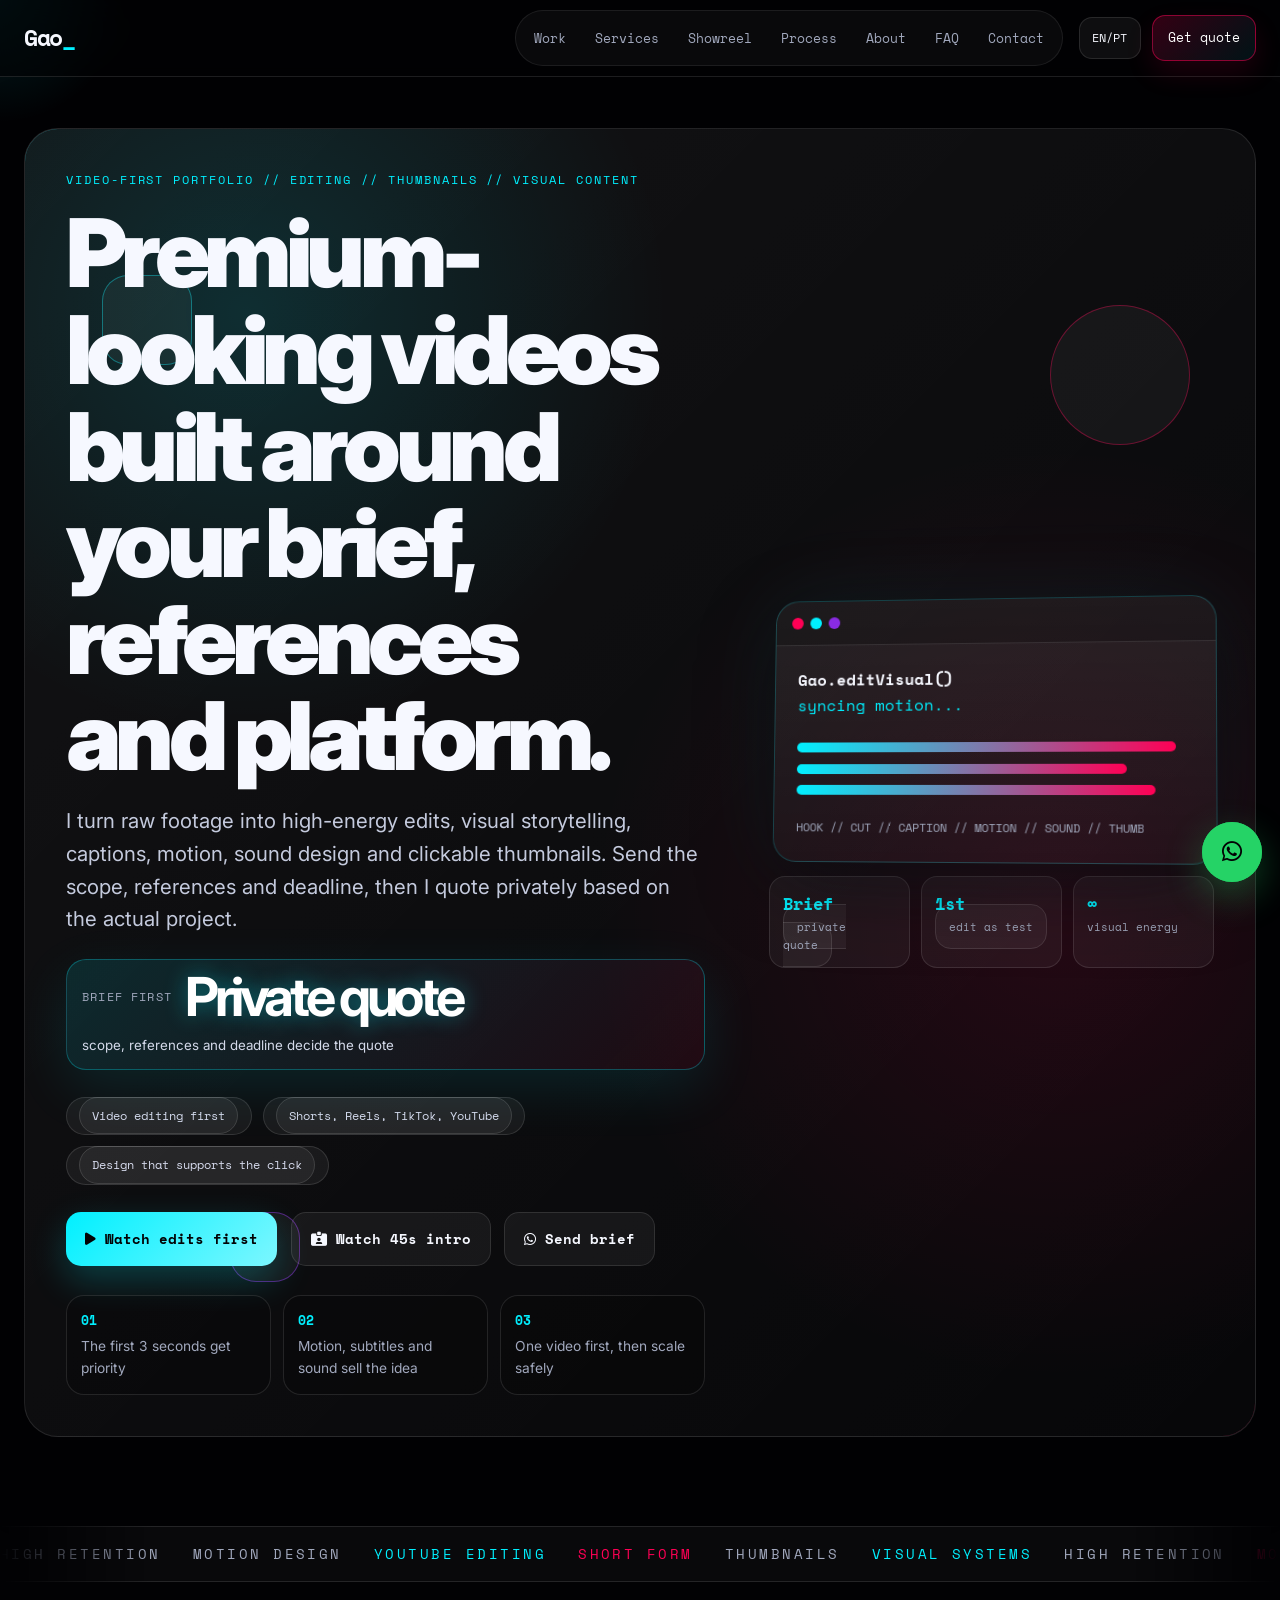
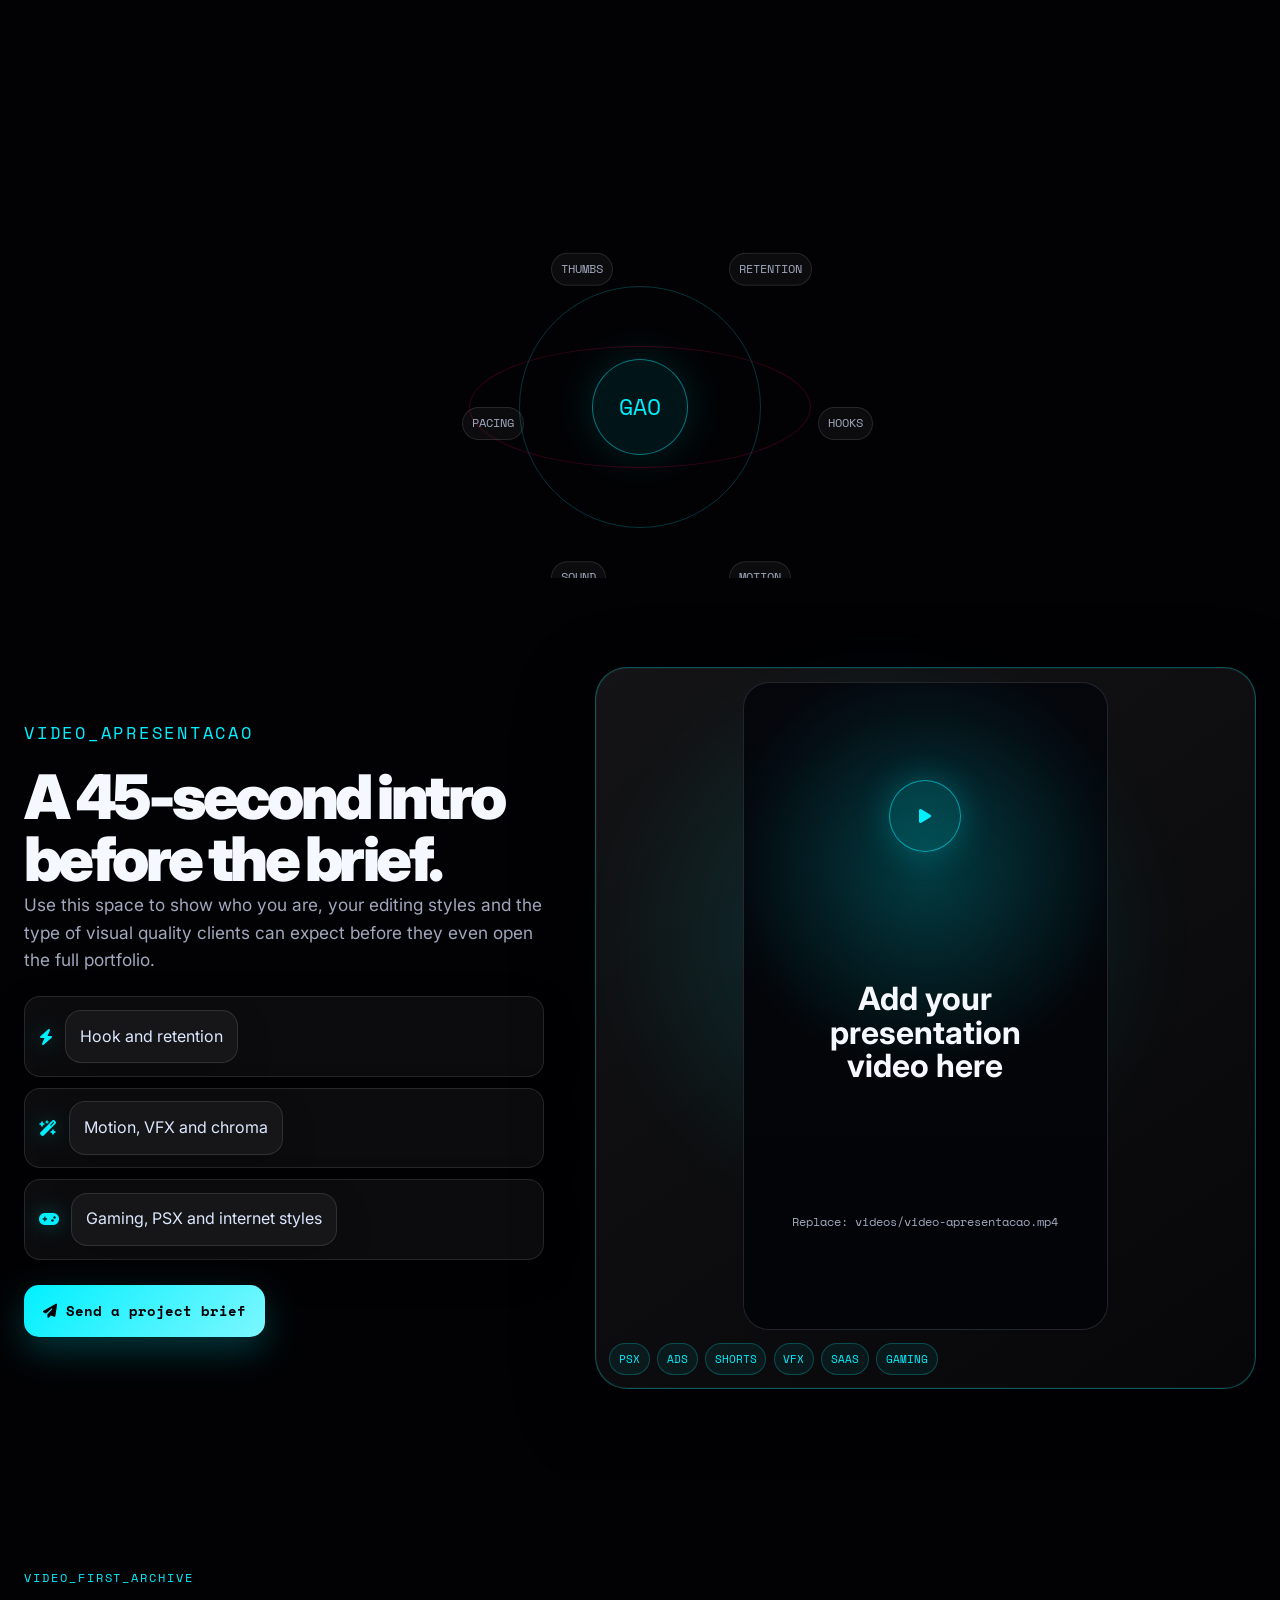
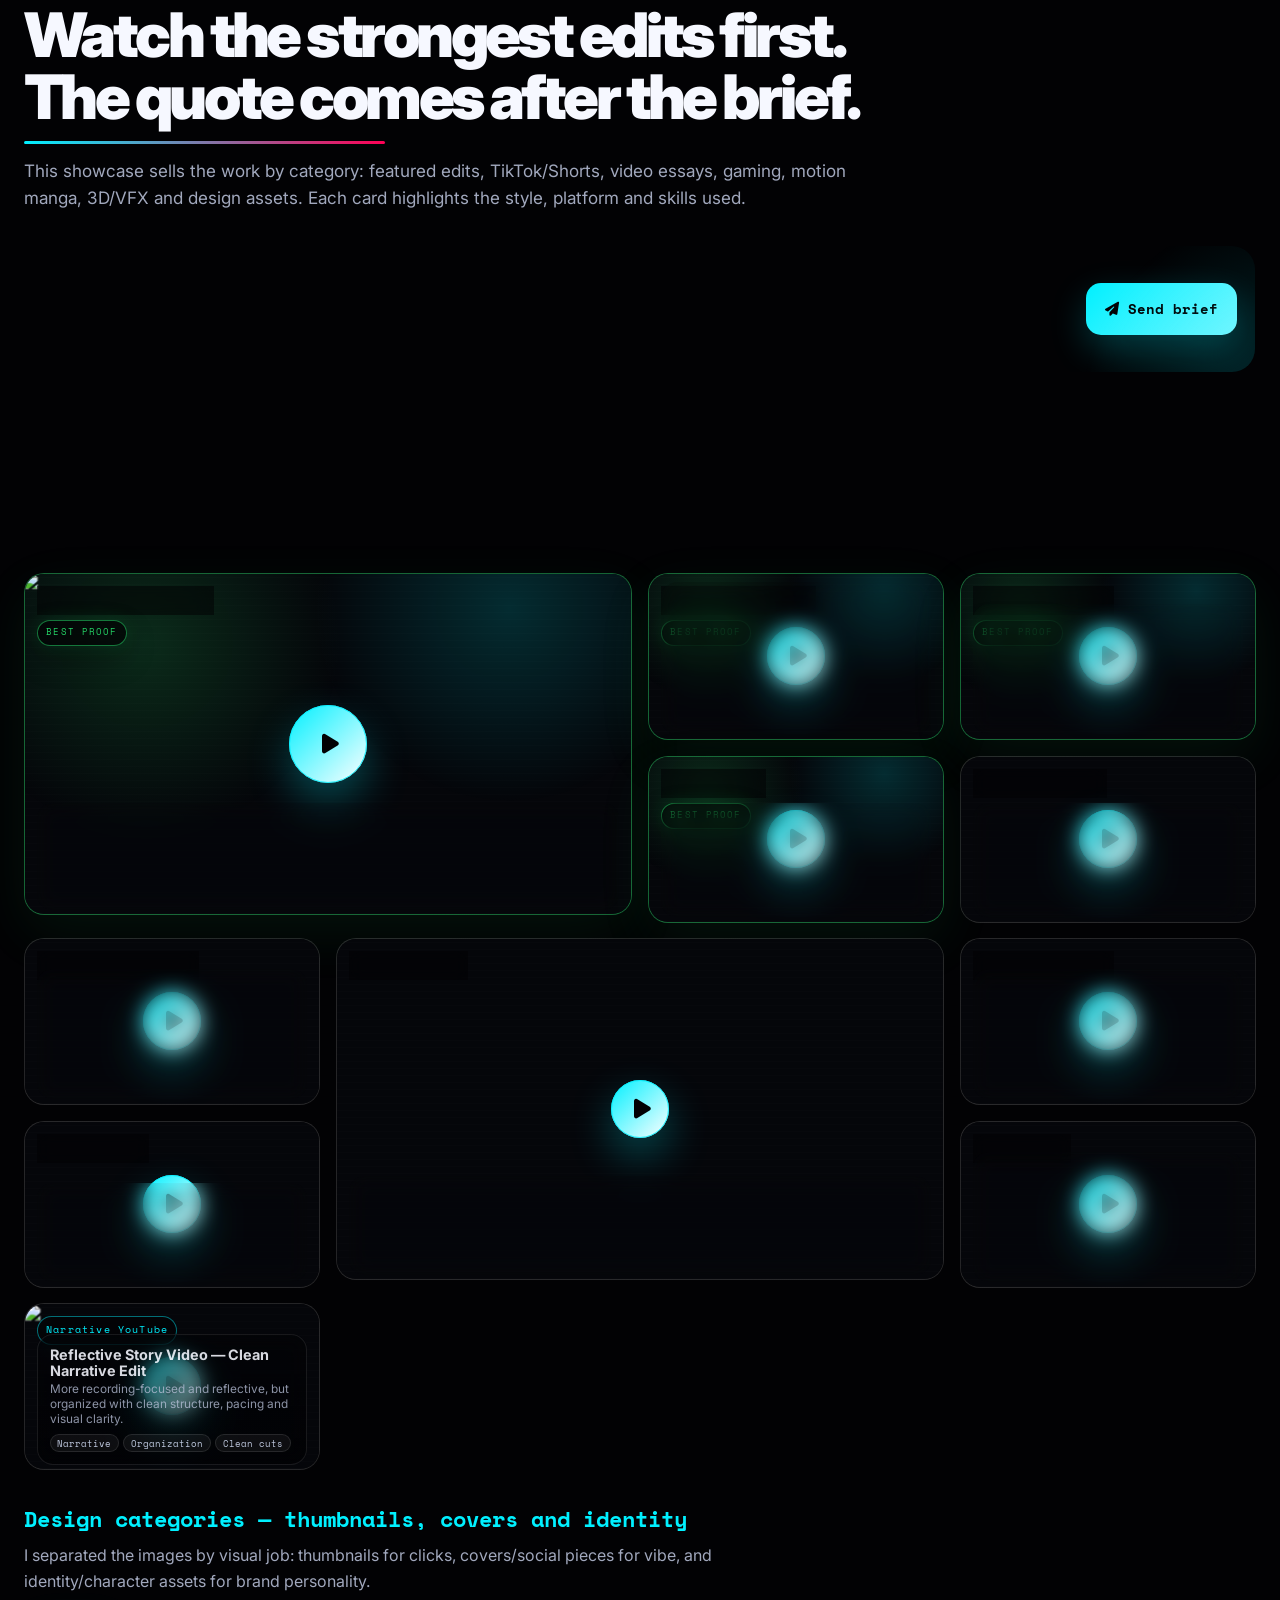
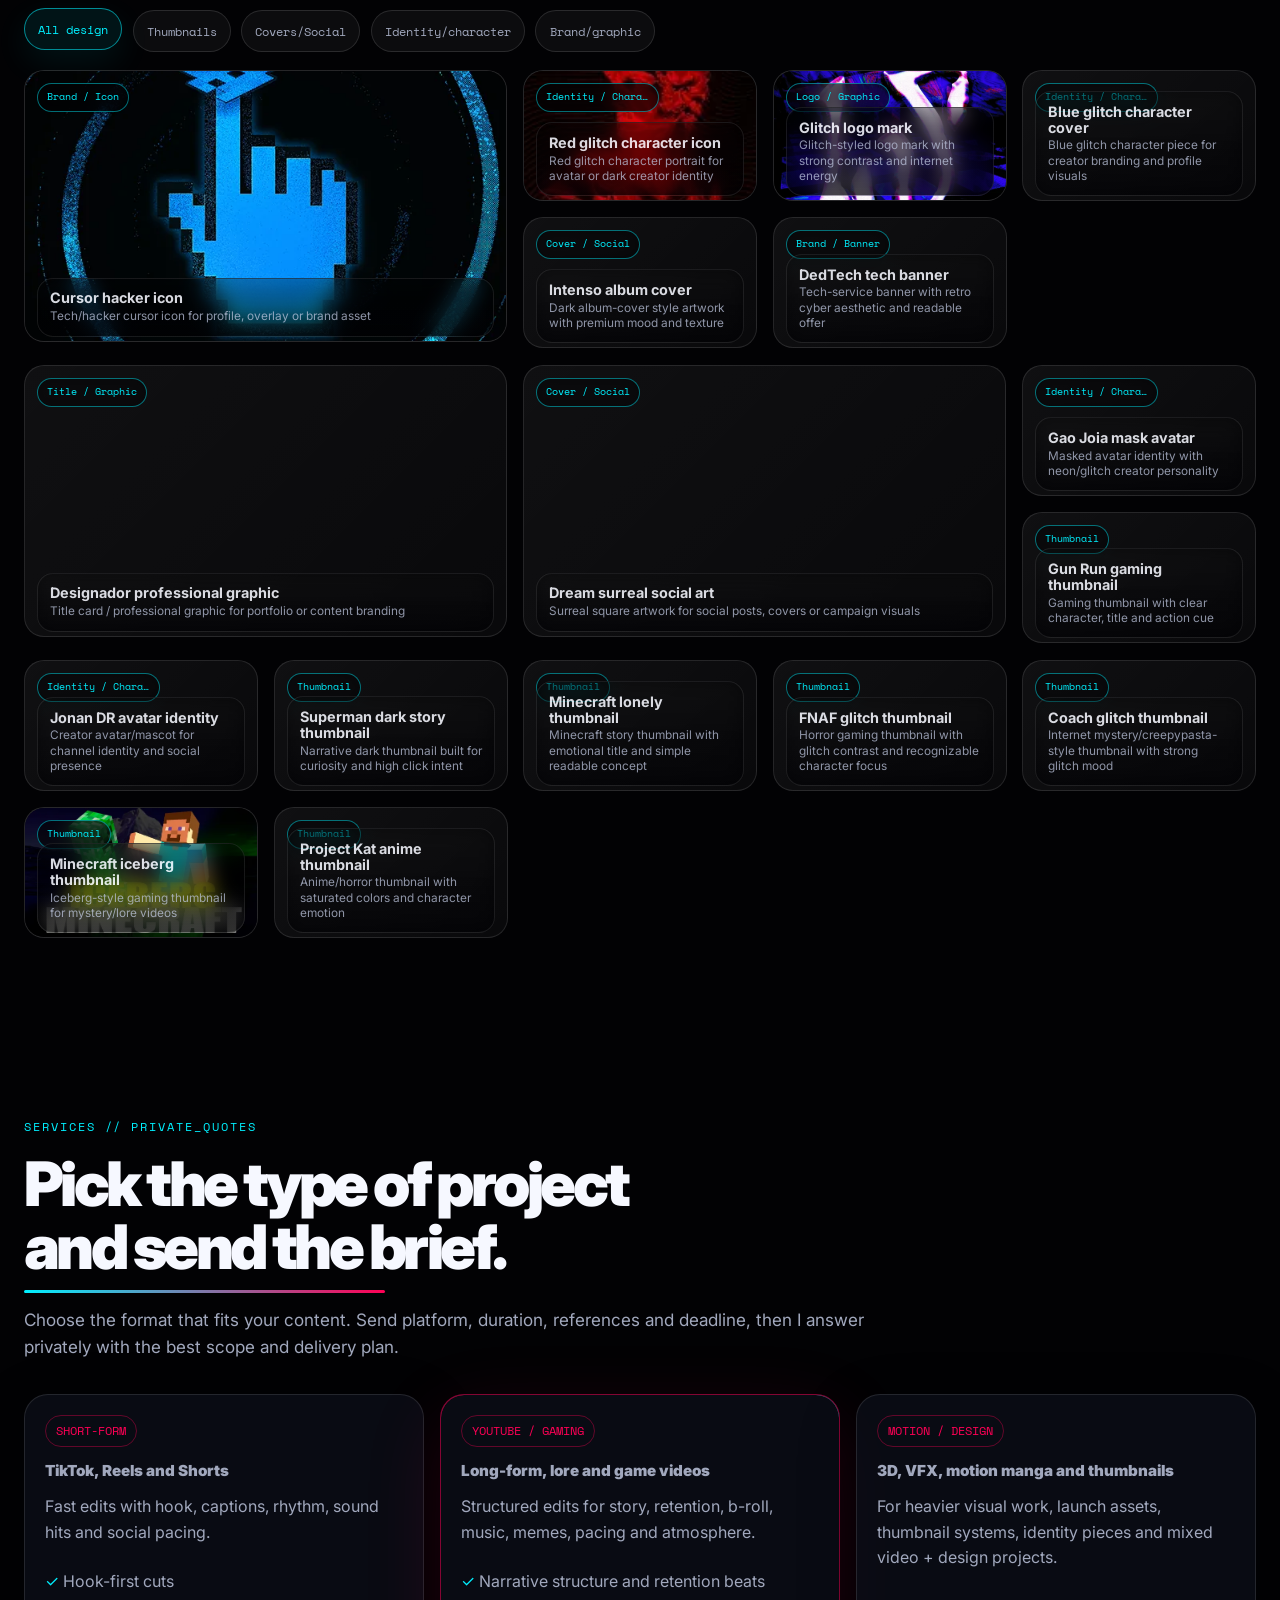
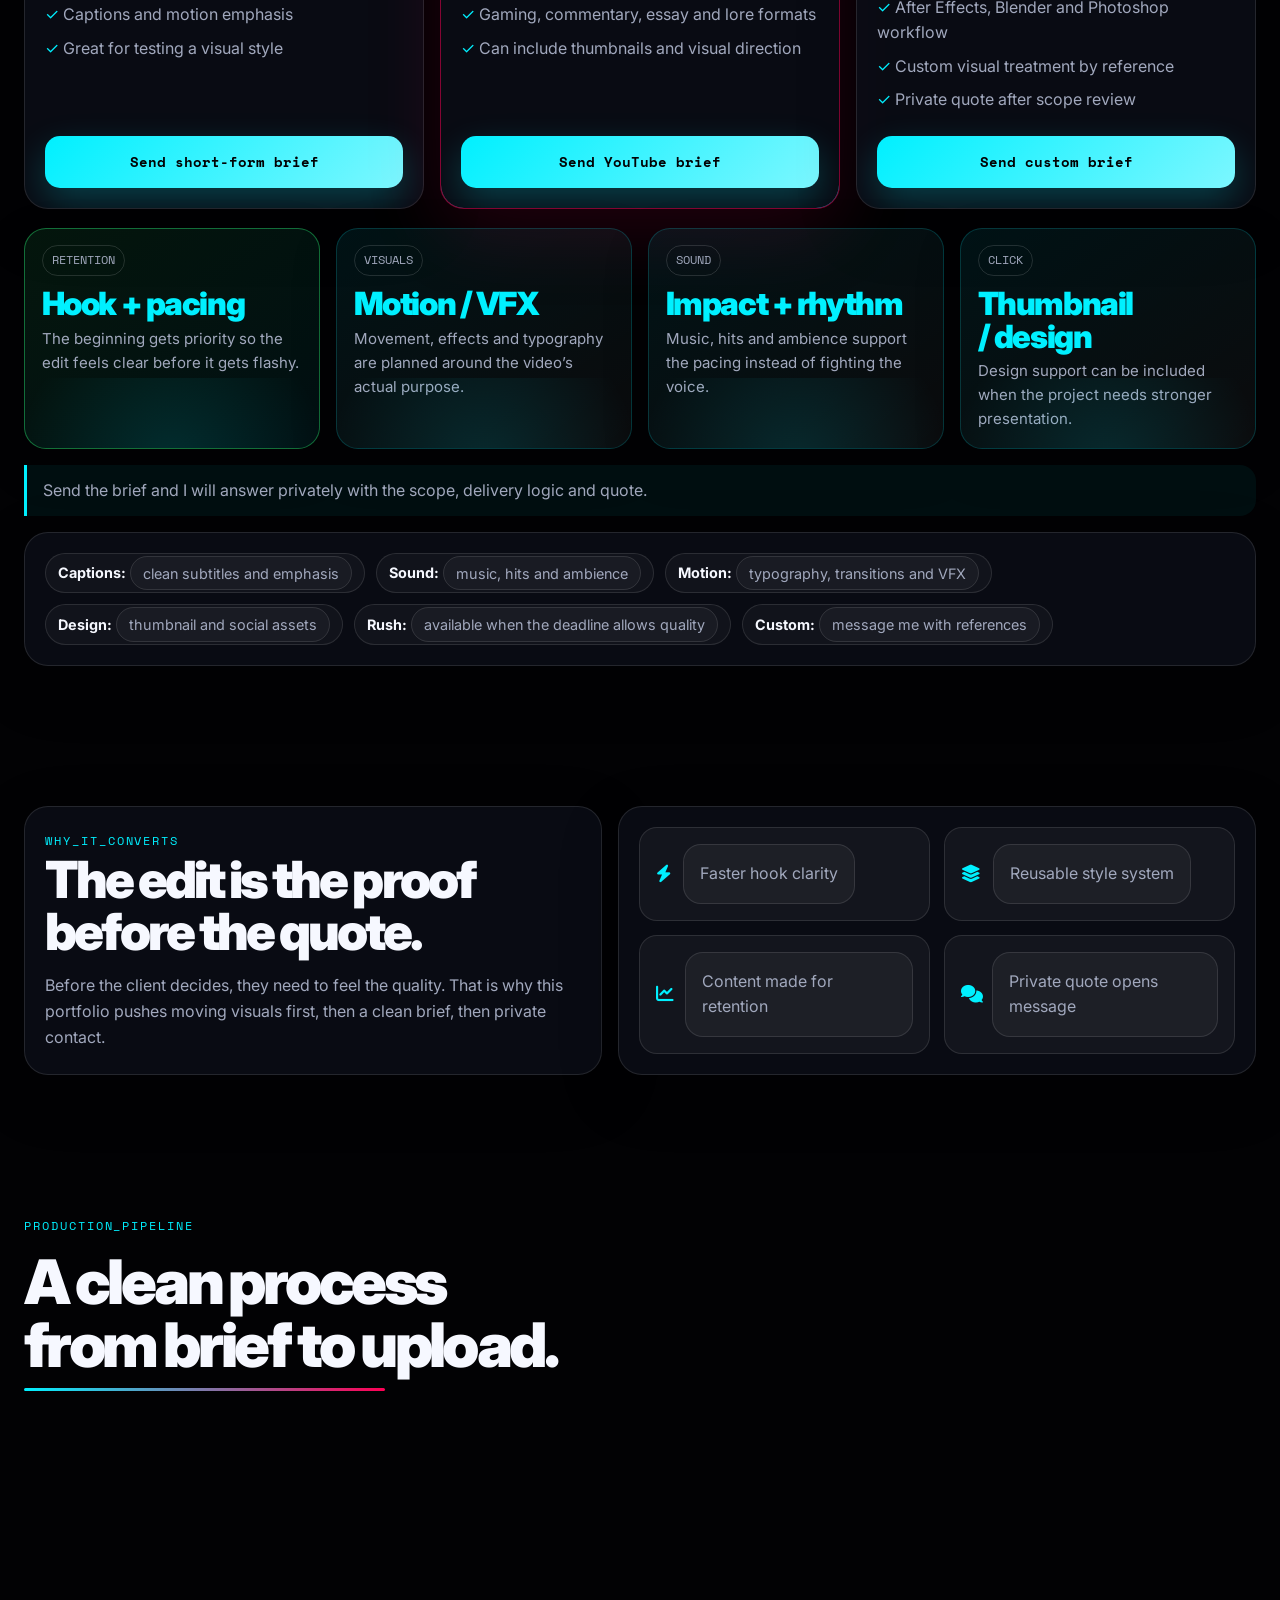
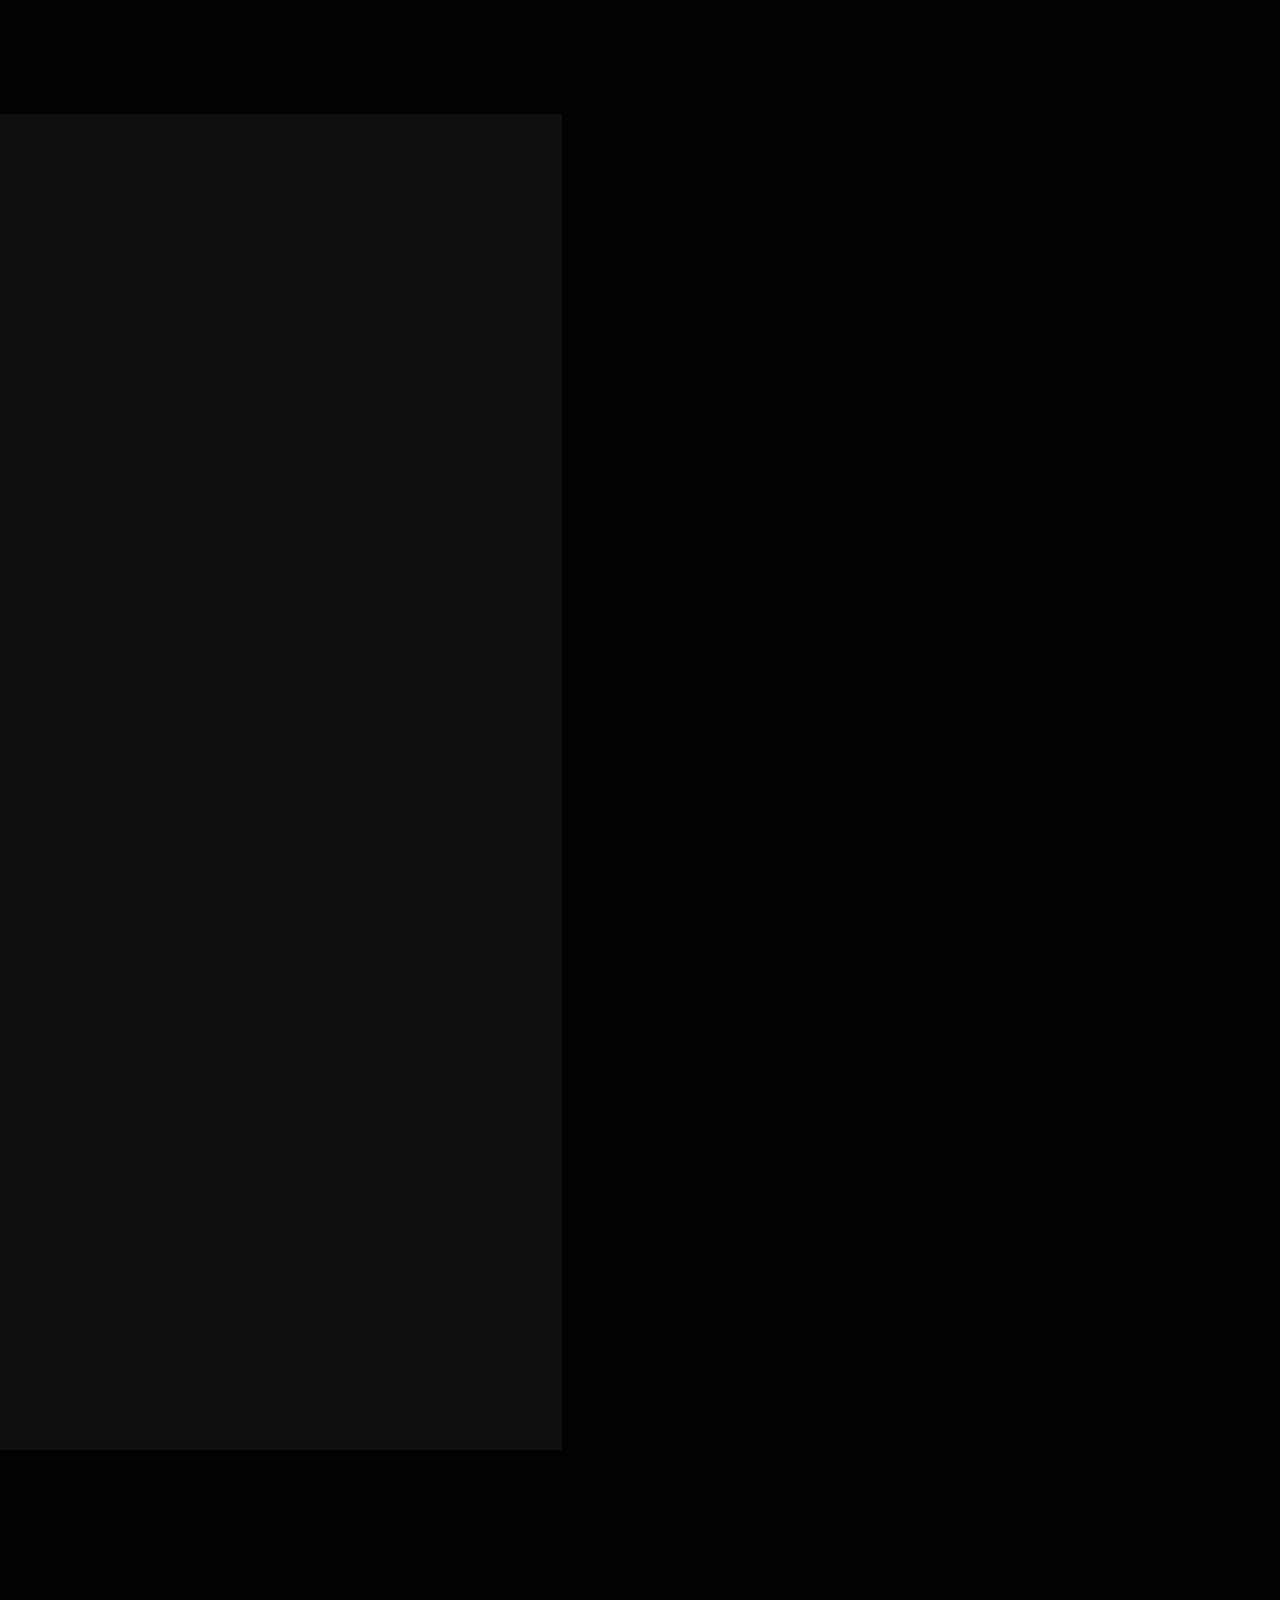
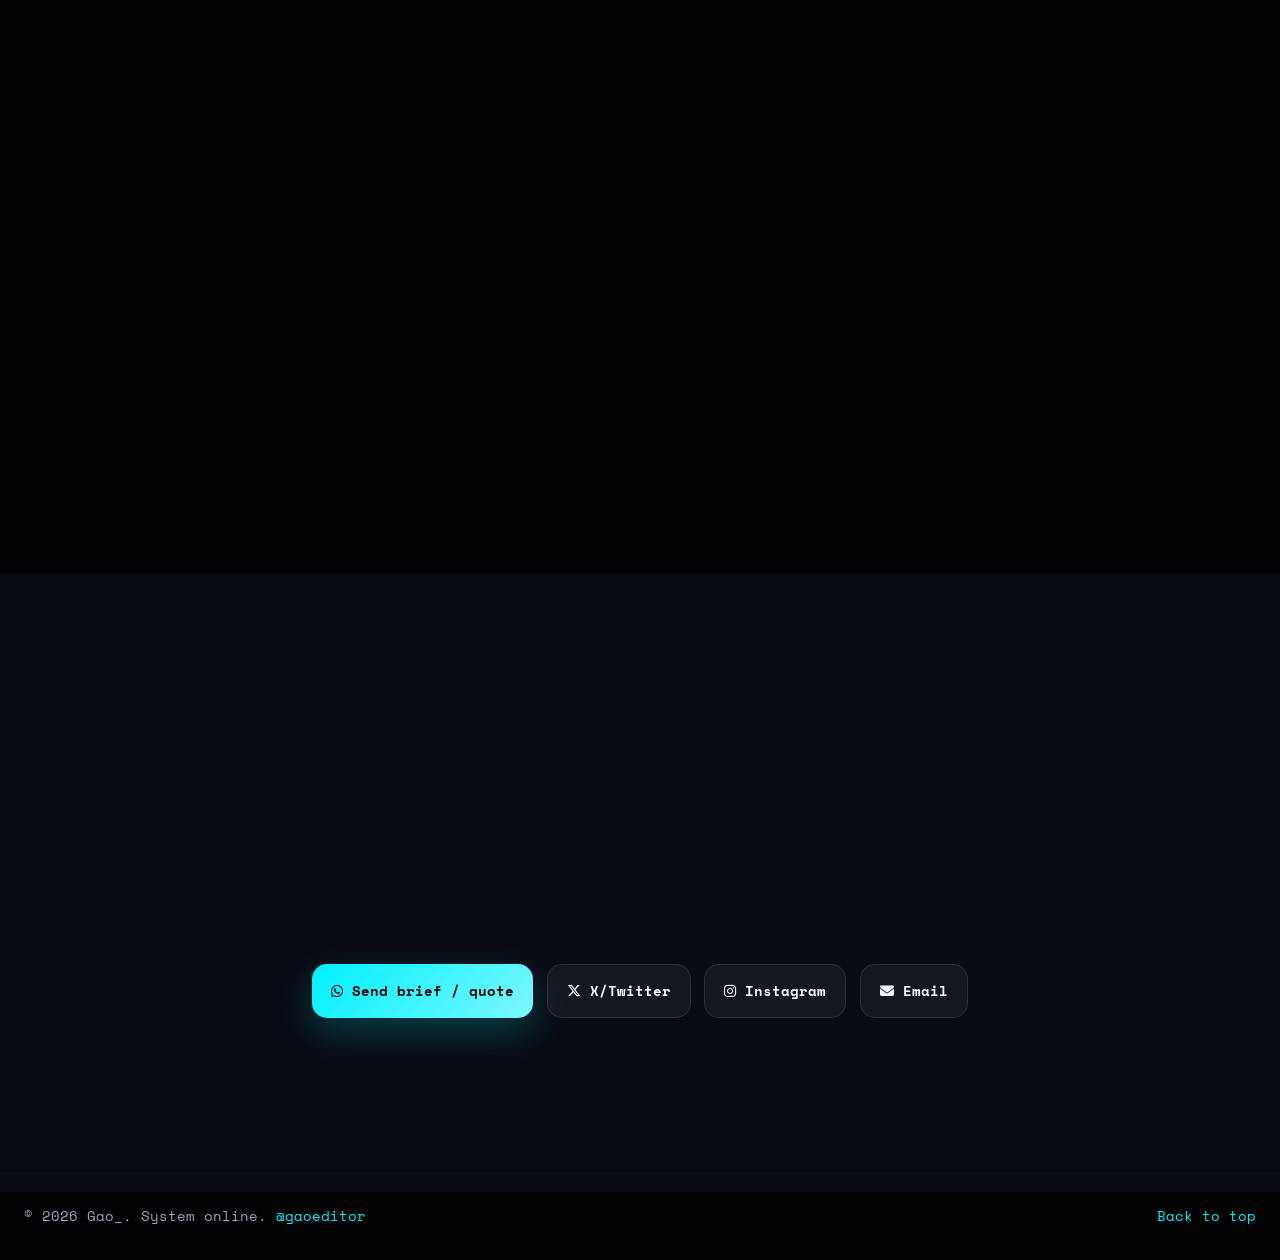
==== index.html @ b99b2e73 "Add files via upload" ====
<!DOCTYPE html>

<html data-current-lang="en" lang="en">
<head>
<meta charset="utf-8"/>
<meta content="width=device-width, initial-scale=1.0, maximum-scale=5.0" name="viewport"/>
<title>Gao | Video Editor for YouTube, TikTok, Motion Manga, Gaming &amp; VFX</title>
<meta content="Hire Gao (@gaoeditor) for YouTube videos, TikToks, Shorts, motion manga, gaming edits, lore videos, 3D/VFX and thumbnails. Quotes are sent privately after the brief." name="description"/>
<meta content="video editor, YouTube video editor, TikTok video editor, gaming video editor, motion manga editor, VFX editor, 3D video editing, pixel art edit, lore video editor, thumbnail designer, Shorts editor, Reels editor, high retention editing, Gao editor, @gaoeditor" name="keywords"/>
<meta content="Gao" name="author"/>
<meta content="index, follow, max-image-preview:large, max-snippet:-1, max-video-preview:-1" name="robots"/>
<meta content="#020204" name="theme-color"/>
<meta content="telephone=no" name="format-detection"/>
<meta content="dark" name="color-scheme"/>
<link href="https://gaoportfolio.vercel.app/" rel="canonical"/>
<meta content="website" property="og:type"/>
<meta content="Gao | Video Editor for Gaming, Motion Manga, TikTok &amp; YouTube" property="og:title"/>
<meta content="Video editing portfolio focused on gaming, lore, motion manga, 3D/VFX, TikTok, YouTube and thumbnails. Brief-based quotes sent privately." property="og:description"/>
<meta content="https://gaoportfolio.vercel.app/" property="og:url"/>
<meta content="https://gaoportfolio.vercel.app/imagens/optimized/gao-portfolio-preview.jpg" property="og:image"/>
<meta content="Gao video editing and motion design portfolio preview" property="og:image:alt"/>
<meta content="Gao Portfolio" property="og:site_name"/>
<meta content="en_US" property="og:locale"/>
<meta content="pt_BR" property="og:locale:alternate"/>
<meta content="summary_large_image" name="twitter:card"/>
<meta content="Gao | Video Editor for YouTube, TikTok, Gaming &amp; VFX" name="twitter:title"/>
<meta content="Gaming, lore, motion manga, 3D/VFX, YouTube and TikTok editing. Send a brief for a private custom quote." name="twitter:description"/>
<meta content="https://gaoportfolio.vercel.app/imagens/optimized/gao-portfolio-preview.jpg" name="twitter:image"/>
<meta content="@gaoeditor" name="twitter:site"/>
<meta content="@gaoeditor" name="twitter:creator"/>
<link href="https://gaoportfolio.vercel.app/" hreflang="x-default" rel="alternate"/>
<link href="https://gaoportfolio.vercel.app/?lang=en" hreflang="en" rel="alternate"/>
<link href="https://gaoportfolio.vercel.app/?lang=pt" hreflang="pt-BR" rel="alternate"/>
<link href="https://fonts.googleapis.com" rel="preconnect"/>
<link crossorigin="" href="https://fonts.gstatic.com" rel="preconnect"/>
<link href="https://cdnjs.cloudflare.com" rel="preconnect"/>
<link href="https://img.youtube.com" rel="preconnect"/>
<link href="https://www.youtube.com" rel="dns-prefetch"/>
<link href="https://fonts.googleapis.com/css2?family=Inter:wght@400;600;700;800;900&amp;family=Space+Mono:wght@400;700&amp;display=swap" rel="stylesheet"/>
<link href="https://cdnjs.cloudflare.com/ajax/libs/font-awesome/6.5.2/css/all.min.css" rel="stylesheet"/>
<link as="image" fetchpriority="high" href="imagens/optimized/20260430-194126.webp" rel="preload" type="image/webp"/>
<script>
    // PC animations ON by default, even when the desktop OS has reduced-motion enabled.
    // Add ?motion=off to the URL only when you intentionally want still mode.
    (function(){
      var off = false;
      try { off = new URLSearchParams(location.search).get('motion') === 'off'; } catch(e) {}
      document.documentElement.classList.toggle('motion-on', !off);
      document.documentElement.classList.toggle('motion-reduced', off);
      document.documentElement.dataset.motion = off ? 'off' : 'on';
    })();
  </script>
<link href="style.css" rel="stylesheet"/>
<script type="application/ld+json">
{
  "@context": "https://schema.org",
  "@graph": [
    {
      "@type": "WebSite",
      "@id": "https://gaoportfolio.vercel.app/#website",
      "url": "https://gaoportfolio.vercel.app/",
      "name": "Gao Portfolio",
      "alternateName": "Gao Editor Portfolio",
      "inLanguage": [
        "en",
        "pt-BR"
      ],
      "description": "Portfolio and service page for Gao, a high-retention video editor, motion designer and thumbnail designer."
    },
    {
      "@type": "WebPage",
      "@id": "https://gaoportfolio.vercel.app/#webpage",
      "url": "https://gaoportfolio.vercel.app/",
      "name": "Gao | Video Editor for YouTube, TikTok, Motion Manga, Gaming & VFX",
      "description": "Hire Gao (@gaoeditor) for YouTube videos, TikToks, Shorts, motion manga, gaming edits, lore videos, 3D/VFX and thumbnails. Quotes are sent privately after the brief.",
      "isPartOf": {
        "@id": "https://gaoportfolio.vercel.app/#website"
      },
      "about": {
        "@id": "https://gaoportfolio.vercel.app/#gao"
      },
      "primaryImageOfPage": {
        "@type": "ImageObject",
        "url": "https://gaoportfolio.vercel.app/imagens/optimized/gao-portfolio-preview.jpg"
      }
    },
    {
      "@type": "Person",
      "@id": "https://gaoportfolio.vercel.app/#gao",
      "name": "Gao",
      "alternateName": [
        "Gao Joia",
        "@gaoeditor"
      ],
      "url": "https://gaoportfolio.vercel.app/",
      "image": "https://gaoportfolio.vercel.app/imagens/optimized/20260430-194126.webp",
      "email": "mailto:contatargao@gmail.com",
      "telephone": "+55 27 99740-7774",
      "jobTitle": "Video Editor, Motion Designer and Thumbnail Designer",
      "description": "Internet-native video editor focused on gaming videos, lore, motion manga, 3D/VFX, pixel art edits, hooks, retention, thumbnails and sound design for creators and brands.",
      "sameAs": [
        "https://x.com/gaoeditor",
        "https://instagram.com/angelismo_gao",
        "https://tiktok.com/@gaojoia",
        "https://api.whatsapp.com/send?phone=5527997407774"
      ],
      "knowsAbout": [
        "Video Editing",
        "YouTube Editing",
        "TikTok Editing",
        "Instagram Reels Editing",
        "Shorts Editing",
        "Motion Design",
        "Thumbnail Design",
        "After Effects",
        "Premiere Pro",
        "Photoshop",
        "Blender",
        "Motion Manga",
        "Gaming Video Editing",
        "Lore Video Editing",
        "3D VFX",
        "Pixel Art Edits",
        "Content Retention"
      ],
      "availableLanguage": [
        "English",
        "Portuguese"
      ]
    },
    {
      "@type": "ProfessionalService",
      "@id": "https://gaoportfolio.vercel.app/#service",
      "name": "Gao Video Editing Services",
      "url": "https://gaoportfolio.vercel.app/",
      "image": "https://gaoportfolio.vercel.app/imagens/optimized/gao-portfolio-preview.jpg",
      "provider": {
        "@id": "https://gaoportfolio.vercel.app/#gao"
      },
      "areaServed": "Worldwide",
      "availableLanguage": [
        "English",
        "Portuguese"
      ],
      "serviceType": [
        "Short-form Video Editing",
        "YouTube Editing",
        "Reels Editing",
        "TikTok Editing",
        "Motion Design",
        "Thumbnail Design",
        "Visual Content Design",
        "Gaming Video Editing",
        "Motion Manga Editing",
        "3D and VFX Editing",
        "Lore Video Editing"
      ],
      "description": "High-retention video editing, motion design, VFX and thumbnail support quoted privately by brief, scope, deadline and complexity."
    },
    {
      "@type": "FAQPage",
      "@id": "https://gaoportfolio.vercel.app/#faq",
      "mainEntity": [
        {
          "@type": "Question",
          "name": "Do you work internationally?",
          "acceptedAnswer": {
            "@type": "Answer",
            "text": "Yes. Gao works with clients internationally and can communicate in English or Portuguese."
          }
        },
        {
          "@type": "Question",
          "name": "What services does Gao offer?",
          "acceptedAnswer": {
            "@type": "Answer",
            "text": "Gao focuses on video editing first: YouTube videos, TikToks, Shorts, gaming edits, lore content, motion manga, 3D/VFX and pixel art edits. He also offers thumbnails, social design and visual identity assets when they support the video."
          }
        },
        {
          "@type": "Question",
          "name": "How do I request a quote?",
          "acceptedAnswer": {
            "@type": "Answer",
            "text": "Send platform, video length, deadline, quantity and references. Gao replies privately with a quote based on project scope, complexity and revision needs."
          }
        }
      ]
    }
  ]
}
  </script>
</head>
<body>
<div aria-hidden="true" class="scroll-progress" id="scroll-progress"></div>
<div aria-hidden="true" class="page-loader" id="page-loader"><span>Gao_</span><small>rendering portfolio</small></div>
<div aria-hidden="true" class="bg">
<div class="bg__orb bg__orb--cyan"></div>
<div class="bg__orb bg__orb--pink"></div>
<div class="bg__mesh"></div>
<div class="bg__grid"></div>
<div class="bg__scan"></div>
<div class="bg__stars" id="bg-stars"></div>
<div class="bg__rings"></div>
<div class="bg__comets" id="bg-comets"></div>
</div>
<header class="header" id="top">
<nav aria-label="Main navigation" class="nav container">
<a aria-label="Gao home" class="logo" href="#top">Gao<span>_</span></a>
<div class="nav__menu" id="nav-menu">
<button aria-label="Close menu" class="nav__close" id="nav-close"><i aria-hidden="true" class="fas fa-times"></i></button>
<a class="nav__link" href="#work"><span data-lang="en">Work</span><span data-lang="pt">Trabalho</span></a>
<a class="nav__link" href="#services"><span data-lang="en">Services</span><span data-lang="pt">Serviços</span></a>
<a class="nav__link" href="#presentation"><span data-lang="en">Showreel</span><span data-lang="pt">Apresentação</span></a>
<a class="nav__link" href="#process"><span data-lang="en">Process</span><span data-lang="pt">Processo</span></a>
<a class="nav__link" href="#about"><span data-lang="en">About</span><span data-lang="pt">Sobre</span></a>
<a class="nav__link" href="#faq">FAQ</a>
<a class="nav__link" href="#contact"><span data-lang="en">Contact</span><span data-lang="pt">Contato</span></a>
</div>
<div class="nav__actions">
<button aria-label="Switch language" class="lang" id="lang-btn" type="button">EN/PT</button>
<a class="nav__cta contact-choice-trigger" href="#"><span data-lang="en">Get quote</span><span data-lang="pt">Orçamento</span></a>
<button aria-expanded="false" aria-label="Open menu" class="nav__toggle" id="nav-toggle" type="button"><i aria-hidden="true" class="fas fa-bars"></i></button>
</div>
</nav>
</header>
<main>
<section class="hero section-pad">
<div aria-hidden="true" class="hero__shapes">
<span class="shape shape--one"></span>
<span class="shape shape--two"></span>
<span class="shape shape--three"></span>
</div>
<div class="container hero__grid hero-shell">
<div class="hero__copy reveal">
<p class="eyebrow">VIDEO-FIRST PORTFOLIO // EDITING // THUMBNAILS // VISUAL CONTENT</p>
<h1>
<span data-lang="en">Premium-looking videos built around your brief, references and platform.</span>
<span data-lang="pt">Vídeos com cara premium, pensados pelo seu briefing, referências e plataforma.</span>
</h1>
<p class="hero__lead">
<span data-lang="en">I turn raw footage into high-energy edits, visual storytelling, captions, motion, sound design and clickable thumbnails. Send the scope, references and deadline, then I quote privately based on the actual project.</span>
<span data-lang="pt">Eu transformo gravação crua em edição energética, narrativa visual, legendas, motion, sound design e thumbnails clicáveis. Envie escopo, referências e prazo, e eu orço em privado de acordo com o projeto real.</span>
</p>
<div aria-label="Private quote after brief" class="deal-strip reveal">
<span class="deal-strip__kicker"><span data-lang="en">Brief first</span><span data-lang="pt">Briefing primeiro</span></span>
<strong><span data-lang="en">Private quote</span><span data-lang="pt">Orçamento privado</span></strong>
<small><span data-lang="en">scope, references and deadline decide the quote</span><span data-lang="pt">escopo, referências e prazo definem o orçamento</span></small>
</div>
<div aria-label="Service highlights" class="hero__badges">
<span><span data-lang="en">Video editing first</span><span data-lang="pt">Foco em edição de vídeo</span></span>
<span><span data-lang="en">Shorts, Reels, TikTok, YouTube</span><span data-lang="pt">Shorts, Reels, TikTok, YouTube</span></span>
<span><span data-lang="en">Design that supports the click</span><span data-lang="pt">Design que ajuda no clique</span></span>
</div>
<div class="hero__buttons">
<a class="btn btn--primary" href="#work"><i aria-hidden="true" class="fas fa-play"></i><span data-lang="en">Watch edits first</span><span data-lang="pt">Ver edições primeiro</span></a>
<a class="btn btn--ghost" href="#presentation"><i aria-hidden="true" class="fas fa-id-card-clip"></i><span data-lang="en">Watch 45s intro</span><span data-lang="pt">Ver apresentação 45s</span></a>
<a class="btn btn--ghost" href="https://api.whatsapp.com/send?phone=5527997407774&amp;text=Hey%20Gao%2C%20I%20want%20a%20custom%20video%20editing%20quote.%0APlatform%3A%0AVideo%20type%3A%0AQuantity%3A%0ADeadline%3A%0AReferences%3A%0AScope%20notes%3A" rel="noopener" target="_blank"><i aria-hidden="true" class="fab fa-whatsapp"></i><span data-lang="en">Send brief</span><span data-lang="pt">Enviar briefing</span></a>
</div>
<div aria-label="Proof and service outcomes" class="proof-strip reveal">
<span><b>01</b><span data-lang="en">The first 3 seconds get priority</span><span data-lang="pt">Os 3 primeiros segundos vêm primeiro</span></span>
<span><b>02</b><span data-lang="en">Motion, subtitles and sound sell the idea</span><span data-lang="pt">Motion, legenda e som vendem a ideia</span></span>
<span><b>03</b><span data-lang="en">One video first, then scale safely</span><span data-lang="pt">Um vídeo primeiro, depois escala com segurança</span></span>
</div>
</div>
<div class="hero__panel reveal">
<div class="terminal">
<div class="terminal__top"><span></span><span></span><span></span></div>
<div class="terminal__body">
<p><b>Gao.editVisual()</b></p>
<p class="typing" id="typing-line">loading visual content engine...</p>
<div aria-hidden="true" class="terminal__bars">
<span style="--w:96%"></span>
<span style="--w:84%"></span>
<span style="--w:91%"></span>
</div>
<p class="terminal__muted">HOOK // CUT // CAPTION // MOTION // SOUND // THUMB</p>
</div>
</div>
<div aria-label="Editing focus metrics" class="mini-metrics">
<span><b>Brief</b> <span data-lang="en">private quote</span><span data-lang="pt">orçamento privado</span></span>
<span><b>1st</b> <span data-lang="en">edit as test</span><span data-lang="pt">edição como teste</span></span>
<span><b>∞</b> visual energy</span>
</div>
</div>
</div>
</section>
<section aria-hidden="true" class="marquee">
<div class="marquee__track">
<span>HIGH RETENTION</span><span>MOTION DESIGN</span><span>YOUTUBE EDITING</span><span>SHORT FORM</span><span>THUMBNAILS</span><span>VISUAL SYSTEMS</span>
<span>HIGH RETENTION</span><span>MOTION DESIGN</span><span>YOUTUBE EDITING</span><span>SHORT FORM</span><span>THUMBNAILS</span><span>VISUAL SYSTEMS</span>
</div>
</section>
<section aria-label="Why Gao" class="stats section-pad section-pad--small">
<div class="container stats__grid">
<article class="stat reveal"><strong>Retention</strong><span data-lang="en">Edits designed around the first seconds, pacing, pattern breaks and clarity.</span><span data-lang="pt">Edições pensadas para os primeiros segundos, ritmo, quebras de padrão e clareza.</span></article>
<article class="stat reveal"><strong>Visuals</strong><span data-lang="en">Motion, typography, sound design and thumbnails working as one system.</span><span data-lang="pt">Motion, tipografia, sound design e thumbnails funcionando como um sistema.</span></article>
<article class="stat reveal"><strong>Contact</strong><span data-lang="en">Direct contact channels, clean briefing and scope-based quoting so clients can decide with context.</span><span data-lang="pt">Contato direto, briefing limpo e orçamento por escopo para o cliente decidir com contexto.</span></article>
</div>
</section>
<section class="orbit-section section-pad section-pad--small">
<div aria-hidden="true" class="container orbit reveal">
<div class="orbit__core">GAO</div>
<span style="--i:0">HOOKS</span>
<span style="--i:1">MOTION</span>
<span style="--i:2">SOUND</span>
<span style="--i:3">PACING</span>
<span style="--i:4">THUMBS</span>
<span style="--i:5">RETENTION</span>
</div>
</section>

<section class="presentation section-pad" id="presentation">
<div class="container presentation__grid">
<div class="presentation__copy reveal">
<p class="eyebrow">VIDEO_APRESENTACAO</p>
<h2><span data-lang="en">A 45-second intro before the brief.</span><span data-lang="pt">Uma apresentação de 45 segundos antes do briefing.</span></h2>
<p><span data-lang="en">Use this space to show who you are, your editing styles and the type of visual quality clients can expect before they even open the full portfolio.</span><span data-lang="pt">Use este espaço para mostrar quem você é, seus estilos de edição e o nível visual que o cliente pode esperar antes mesmo de abrir o portfólio completo.</span></p>
<div class="presentation__points" aria-label="Presentation video highlights">
<span><i aria-hidden="true" class="fas fa-bolt"></i><span data-lang="en">Hook and retention</span><span data-lang="pt">Hook e retenção</span></span>
<span><i aria-hidden="true" class="fas fa-wand-magic-sparkles"></i><span data-lang="en">Motion, VFX and chroma</span><span data-lang="pt">Motion, VFX e chroma</span></span>
<span><i aria-hidden="true" class="fas fa-gamepad"></i><span data-lang="en">Gaming, PSX and internet styles</span><span data-lang="pt">Gaming, PSX e estilos de internet</span></span>
</div>
<a class="btn btn--primary" href="#contact"><i aria-hidden="true" class="fas fa-paper-plane"></i><span data-lang="en">Send a project brief</span><span data-lang="pt">Enviar briefing do projeto</span></a>
</div>
<div class="presentation__player reveal">
<div class="presentation__screen">
<video controls playsinline preload="metadata" poster="imagens/optimized/gao-portfolio-preview.jpg">
<source src="videos/video-apresentacao.mp4" type="video/mp4"/>
</video>
<div class="presentation__fallback">
<span class="presentation__play"><i aria-hidden="true" class="fas fa-play"></i></span>
<strong><span data-lang="en">Add your presentation video here</span><span data-lang="pt">Coloque seu vídeo apresentação aqui</span></strong>
<small><span data-lang="en">Replace: videos/video-apresentacao.mp4</span><span data-lang="pt">Substitua: videos/video-apresentacao.mp4</span></small>
</div>
</div>
<div class="presentation__mini">
<span>PSX</span><span>ADS</span><span>SHORTS</span><span>VFX</span><span>SAAS</span><span>GAMING</span>
</div>
</div>
</div>
</section>
<section class="work section-pad" id="work">
<div class="container">
<div class="section-head reveal">
<p class="eyebrow">VIDEO_FIRST_ARCHIVE</p>
<h2><span data-lang="en">Watch the strongest edits first. The quote comes after the brief.</span><span data-lang="pt">Veja as melhores edições primeiro. O orçamento vem depois do briefing.</span></h2>
<p><span data-lang="en">This showcase sells the work by category: featured edits, TikTok/Shorts, video essays, gaming, motion manga, 3D/VFX and design assets. Each card highlights the style, platform and skills used.</span><span data-lang="pt">Essa vitrine vende o trabalho por categoria: melhores edições, TikTok/Shorts, video essays, gaming, motion manga, 3D/VFX e design. Cada card destaca estilo, plataforma e habilidades usadas.</span></p>
</div>
<div class="visual-offer-banner reveal">
<div>
<span class="eyebrow">BRIEF_FIRST</span>
<h3><span data-lang="en">See the work first, then send the scope.</span><span data-lang="pt">Veja o trabalho primeiro, depois envie o escopo.</span></h3>
<p><span data-lang="en">Every project is scoped privately based on length, complexity, deadline and references.</span><span data-lang="pt">Cada projeto é orçado em privado por duração, complexidade, prazo e referências.</span></p>
</div>
<a class="btn btn--primary" href="#contact"><i aria-hidden="true" class="fas fa-paper-plane"></i><span data-lang="en">Send brief</span><span data-lang="pt">Enviar briefing</span></a>
</div>
<h3 class="gallery-title reveal"><span data-lang="en">Video edits — real client/content examples</span><span data-lang="pt">Edições de vídeo — exemplos reais de conteúdo</span></h3>
<p class="video-preview-note reveal">
<span data-lang="en">The first cards are the strongest proof: horror video essay, 3D/VFX, pixel art, motion manga and lore edits. Click any card to open the full video.</span>
<span data-lang="pt">Os primeiros cards são a prova mais forte: video essay de terror, 3D/VFX, pixel art, motion manga e edits de lore. Clique em qualquer card para abrir o vídeo completo.</span>
</p>
<div aria-label="Video category filters" class="filter-row reveal" data-gallery-filter="video-gallery">
<button class="filter-chip active" data-filter="all" type="button"><span data-lang="en">All videos</span><span data-lang="pt">Todos</span></button>
<button class="filter-chip" data-filter="featured" type="button"><span data-lang="en">Best proof</span><span data-lang="pt">Melhores provas</span></button>
<button class="filter-chip" data-filter="shorts" type="button"><span data-lang="en">TikTok/Shorts</span><span data-lang="pt">TikTok/Shorts</span></button>
<button class="filter-chip" data-filter="essay" type="button"><span data-lang="en">Video essays/lore</span><span data-lang="pt">Video essay/lore</span></button>
<button class="filter-chip" data-filter="gaming" type="button"><span data-lang="en">Gaming</span><span data-lang="pt">Gaming</span></button>
<button class="filter-chip" data-filter="motion" type="button"><span data-lang="en">Motion/3D/VFX</span><span data-lang="pt">Motion/3D/VFX</span></button>
</div>
<div aria-label="Video portfolio gallery" class="gallery gallery--video" id="video-gallery"></div>
<h3 class="gallery-title reveal"><span data-lang="en">Design categories — thumbnails, covers and identity</span><span data-lang="pt">Categorias de design — thumbnails, capas e identidade</span></h3>
<p class="video-preview-note reveal">
<span data-lang="en">I separated the images by visual job: thumbnails for clicks, covers/social pieces for vibe, and identity/character assets for brand personality.</span>
<span data-lang="pt">Separei as imagens pela função visual: thumbnails para clique, capas/posts para estética e identidade/personagem para personalidade de marca.</span>
</p>
<div aria-label="Design category filters" class="filter-row reveal" data-gallery-filter="design-gallery">
<button class="filter-chip active" data-filter="all" type="button"><span data-lang="en">All design</span><span data-lang="pt">Todos</span></button>
<button class="filter-chip" data-filter="thumbnail" type="button"><span data-lang="en">Thumbnails</span><span data-lang="pt">Thumbnails</span></button>
<button class="filter-chip" data-filter="cover" type="button"><span data-lang="en">Covers/Social</span><span data-lang="pt">Capas/Social</span></button>
<button class="filter-chip" data-filter="identity" type="button"><span data-lang="en">Identity/character</span><span data-lang="pt">Identidade/personagem</span></button>
<button class="filter-chip" data-filter="brand" type="button"><span data-lang="en">Brand/graphic</span><span data-lang="pt">Marca/gráfico</span></button>
</div>
<div aria-label="Design portfolio gallery" class="gallery gallery--design" id="design-gallery"></div>
</div>
</section>
<section class="services section-pad" id="services">
<div class="container">
<div class="section-head reveal">
<p class="eyebrow">SERVICES // PRIVATE_QUOTES</p>
<h2><span data-lang="en">Pick the type of project and send the brief.</span><span data-lang="pt">Escolha o tipo de projeto e envie o briefing.</span></h2>
<p><span data-lang="en">Choose the format that fits your content. Send platform, duration, references and deadline, then I answer privately with the best scope and delivery plan.</span><span data-lang="pt">Escolha o formato que combina com seu conteúdo. Envie plataforma, duração, referências e prazo, e eu respondo em privado com o melhor escopo e plano de entrega.</span></p>
</div>
<div class="pricing pricing--sales service-menu">
<article class="price-card reveal">
<span class="tag"><span data-lang="en">SHORT-FORM</span><span data-lang="pt">VÍDEO CURTO</span></span>
<h3><span data-lang="en">TikTok, Reels and Shorts</span><span data-lang="pt">TikTok, Reels e Shorts</span></h3>
<p><span data-lang="en">Fast edits with hook, captions, rhythm, sound hits and social pacing.</span><span data-lang="pt">Edições rápidas com hook, legendas, ritmo, impactos sonoros e pacing de rede social.</span></p>
<ul>
<li><span data-lang="en">Hook-first cuts</span><span data-lang="pt">Cortes focados no hook</span></li>
<li><span data-lang="en">Captions and motion emphasis</span><span data-lang="pt">Legendas e ênfase em motion</span></li>
<li><span data-lang="en">Great for testing a visual style</span><span data-lang="pt">Ótimo para testar um estilo visual</span></li>
</ul>
<a class="btn btn--primary" href="https://api.whatsapp.com/send?phone=5527997407774&amp;text=Hey%20Gao%2C%20I%20saw%20your%20portfolio%20and%20I%20want%20a%20quote.%0AProject%20type%3A%20single%20video%20/%20recurring%20edits%20/%20custom.%0APlatform%3A%0AVideo%20length%3A%0ADeadline%3A%0AQuantity%3A%0AReferences%3A%0AScope%20notes%3A" rel="noopener" target="_blank"><span data-lang="en">Send short-form brief</span><span data-lang="pt">Enviar briefing de short</span></a>
</article>
<article class="price-card price-card--hot reveal">
<span class="tag"><span data-lang="en">YOUTUBE / GAMING</span><span data-lang="pt">YOUTUBE / GAMING</span></span>
<h3><span data-lang="en">Long-form, lore and game videos</span><span data-lang="pt">Long-form, lore e vídeos de jogos</span></h3>
<p><span data-lang="en">Structured edits for story, retention, b-roll, music, memes, pacing and atmosphere.</span><span data-lang="pt">Edições estruturadas para história, retenção, b-roll, música, memes, ritmo e atmosfera.</span></p>
<ul>
<li><span data-lang="en">Narrative structure and retention beats</span><span data-lang="pt">Estrutura narrativa e pontos de retenção</span></li>
<li><span data-lang="en">Gaming, commentary, essay and lore formats</span><span data-lang="pt">Formatos gaming, comentário, essay e lore</span></li>
<li><span data-lang="en">Can include thumbnails and visual direction</span><span data-lang="pt">Pode incluir thumbnails e direção visual</span></li>
</ul>
<a class="btn btn--primary" href="https://api.whatsapp.com/send?phone=5527997407774&amp;text=Hey%20Gao%2C%20I%20saw%20your%20portfolio%20and%20I%20want%20a%20quote.%0AProject%20type%3A%20single%20video%20/%20recurring%20edits%20/%20custom.%0APlatform%3A%0AVideo%20length%3A%0ADeadline%3A%0AQuantity%3A%0AReferences%3A%0AScope%20notes%3A" rel="noopener" target="_blank"><span data-lang="en">Send YouTube brief</span><span data-lang="pt">Enviar briefing YouTube</span></a>
</article>
<article class="price-card reveal">
<span class="tag"><span data-lang="en">MOTION / DESIGN</span><span data-lang="pt">MOTION / DESIGN</span></span>
<h3><span data-lang="en">3D, VFX, motion manga and thumbnails</span><span data-lang="pt">3D, VFX, motion manga e thumbnails</span></h3>
<p><span data-lang="en">For heavier visual work, launch assets, thumbnail systems, identity pieces and mixed video + design projects.</span><span data-lang="pt">Para trabalhos visuais mais pesados, assets de lançamento, sistemas de thumbnail, identidade e projetos mistos de vídeo + design.</span></p>
<ul>
<li><span data-lang="en">After Effects, Blender and Photoshop workflow</span><span data-lang="pt">Fluxo com After Effects, Blender e Photoshop</span></li>
<li><span data-lang="en">Custom visual treatment by reference</span><span data-lang="pt">Tratamento visual personalizado por referência</span></li>
<li><span data-lang="en">Private quote after scope review</span><span data-lang="pt">Orçamento privado depois de analisar o escopo</span></li>
</ul>
<a class="btn btn--primary" href="https://api.whatsapp.com/send?phone=5527997407774&amp;text=Hey%20Gao%2C%20I%20want%20a%20custom%20video%20editing%20quote.%0APlatform%3A%0AVideo%20type%3A%0AQuantity%3A%0ADeadline%3A%0AReferences%3A%0AScope%20notes%3A" rel="noopener" target="_blank"><span data-lang="en">Send custom brief</span><span data-lang="pt">Enviar briefing personalizado</span></a>
</article>
</div>
<div aria-label="Service details" class="per-video-grid service-detail-grid reveal">
<article class="micro-offer micro-offer--hot">
<span><span data-lang="en">Retention</span><span data-lang="pt">Retenção</span></span>
<h3><span data-lang="en">Hook + pacing</span><span data-lang="pt">Hook + ritmo</span></h3>
<p><span data-lang="en">The beginning gets priority so the edit feels clear before it gets flashy.</span><span data-lang="pt">O começo vem primeiro para a edição ficar clara antes de ficar chamativa.</span></p>
</article>
<article class="micro-offer">
<span><span data-lang="en">Visuals</span><span data-lang="pt">Visual</span></span>
<h3>Motion / VFX</h3>
<p><span data-lang="en">Movement, effects and typography are planned around the video’s actual purpose.</span><span data-lang="pt">Movimento, efeitos e tipografia são planejados pelo objetivo real do vídeo.</span></p>
</article>
<article class="micro-offer">
<span><span data-lang="en">Sound</span><span data-lang="pt">Som</span></span>
<h3><span data-lang="en">Impact + rhythm</span><span data-lang="pt">Impacto + ritmo</span></h3>
<p><span data-lang="en">Music, hits and ambience support the pacing instead of fighting the voice.</span><span data-lang="pt">Música, impactos e ambiência sustentam o ritmo sem brigar com a voz.</span></p>
</article>
<article class="micro-offer">
<span><span data-lang="en">Click</span><span data-lang="pt">Clique</span></span>
<h3>Thumbnail / design</h3>
<p><span data-lang="en">Design support can be included when the project needs stronger presentation.</span><span data-lang="pt">Design pode entrar quando o projeto precisa de apresentação mais forte.</span></p>
</article>
</div>
<p class="price-note reveal"><span data-lang="en">Send the brief and I will answer privately with the scope, delivery logic and quote.</span><span data-lang="pt">Envie o briefing e eu respondo em privado com escopo, lógica de entrega e orçamento.</span></p>
<div aria-label="Extra services" class="addons reveal">
<span><b>Captions:</b> <span data-lang="en">clean subtitles and emphasis</span><span data-lang="pt">legendas limpas e ênfases</span></span>
<span><b>Sound:</b> <span data-lang="en">music, hits and ambience</span><span data-lang="pt">música, impactos e ambiência</span></span>
<span><b>Motion:</b> <span data-lang="en">typography, transitions and VFX</span><span data-lang="pt">tipografia, transições e VFX</span></span>
<span><b>Design:</b> <span data-lang="en">thumbnail and social assets</span><span data-lang="pt">thumbnail e assets sociais</span></span>
<span><b>Rush:</b> <span data-lang="en">available when the deadline allows quality</span><span data-lang="pt">disponível quando o prazo permite qualidade</span></span>
<span><b>Custom:</b> <span data-lang="en">message me with references</span><span data-lang="pt">me chame com referências</span></span>
</div>
</div>
</section>
<section class="conversion section-pad section-pad--small">
<div class="container conversion__grid">
<article class="conversion-card reveal">
<span class="eyebrow">WHY_IT_CONVERTS</span>
<h2><span data-lang="en">The edit is the proof before the quote.</span><span data-lang="pt">A edição é a prova antes do orçamento.</span></h2>
<p><span data-lang="en">Before the client decides, they need to feel the quality. That is why this portfolio pushes moving visuals first, then a clean brief, then private contact.</span><span data-lang="pt">Antes do cliente decidir, ele precisa sentir a qualidade. Por isso o portfólio joga o visual em movimento primeiro, depois briefing limpo, depois contato privado.</span></p>
</article>
<div class="conversion-list reveal">
<span><i aria-hidden="true" class="fas fa-bolt"></i><span data-lang="en">Faster hook clarity</span><span data-lang="pt">Hook mais claro e rápido</span></span>
<span><i aria-hidden="true" class="fas fa-layer-group"></i><span data-lang="en">Reusable style system</span><span data-lang="pt">Sistema visual reutilizável</span></span>
<span><i aria-hidden="true" class="fas fa-chart-line"></i><span data-lang="en">Content made for retention</span><span data-lang="pt">Conteúdo feito para retenção</span></span>
<span><i aria-hidden="true" class="fas fa-comments"></i><span data-lang="en">Private quote opens message</span><span data-lang="pt">Orçamento privado abre mensagem</span></span>
</div>
</div>
</section>
<section class="process section-pad" id="process">
<div class="container">
<div class="section-head reveal">
<p class="eyebrow">PRODUCTION_PIPELINE</p>
<h2><span data-lang="en">A clean process from brief to upload.</span><span data-lang="pt">Um processo limpo do briefing ao upload.</span></h2>
</div>
<div class="timeline">
<article class="step reveal"><span>01</span><h3>Brief</h3><p><span data-lang="en">You send footage, goals, references and where the content will be posted.</span><span data-lang="pt">Você envia gravações, objetivos, referências e onde o conteúdo será postado.</span></p></article>
<article class="step reveal"><span>02</span><h3>Edit</h3><p><span data-lang="en">I build hook, pacing, motion, captions, sound design and visual rhythm.</span><span data-lang="pt">Eu construo hook, ritmo, motion, legendas, sound design e ritmo visual.</span></p></article>
<article class="step reveal"><span>03</span><h3>System</h3><p><span data-lang="en">We turn the style into a repeatable content engine for future videos.</span><span data-lang="pt">Transformamos o estilo em uma máquina de conteúdo repetível para próximos vídeos.</span></p></article>
</div>
</div>
</section>
<section class="about section-pad" id="about">
<div class="container about__grid">
<div class="about__image reveal">
<picture>
<source srcset="imagens/optimized/20260430-194126.webp" type="image/webp"/>
<img alt="Gao, video editor, motion designer and thumbnail designer" decoding="async" height="1100" loading="lazy" src="imagens/20260430_194126.png" width="769"/>
</picture>
</div>
<div class="about__copy reveal">
<p class="eyebrow">ENTITY_PROFILE</p>
<h2><span data-lang="en">Internet-native visuals with retention logic.</span><span data-lang="pt">Visual nativo da internet com lógica de retenção.</span></h2>
<p><span data-lang="en">I'm Gao, a video editor and motion designer focused on content that looks alive, moves fast and keeps people watching. I combine editing, rhythm, visual effects, thumbnails and sound into a single content experience.</span><span data-lang="pt">Sou o Gao, editor de vídeo e motion designer focado em conteúdo vivo, rápido e feito para prender atenção. Eu junto edição, ritmo, efeitos visuais, thumbnails e som em uma experiência de conteúdo só.</span></p>
<div aria-label="Tools and skills" class="chips">
<span>Premiere Pro</span><span>After Effects</span><span>Photoshop</span><span>Blender</span><span>ComfyUI</span><span>Sound Design</span><span>AI Workflow</span><span>Retention Editing</span>
</div>
<p class="clients"><span data-lang="en">Already worked with:</span><span data-lang="pt">Já trabalhei com:</span> <b>Rentune, Xoazh, Zedin, Fortflix, SaoriKim</b></p>
</div>
</div>
</section>
<section class="faq section-pad" id="faq">
<div class="container">
<div class="section-head reveal">
<p class="eyebrow">FAQ</p>
<h2><span data-lang="en">Before you message me.</span><span data-lang="pt">Antes de mandar mensagem.</span></h2>
</div>
<div class="faq__grid">
<article class="faq__item reveal"><h3><span data-lang="en">Do you work internationally?</span><span data-lang="pt">Você atende clientes internacionais?</span></h3><p><span data-lang="en">Yes. I can communicate in English or Portuguese and work with creators, brands and agencies worldwide.</span><span data-lang="pt">Sim. Posso me comunicar em inglês ou português e trabalhar com criadores, marcas e agências do mundo todo.</span></p></article>
<article class="faq__item reveal"><h3><span data-lang="en">What do you edit?</span><span data-lang="pt">O que você edita?</span></h3><p><span data-lang="en">Video editing is the main focus: Shorts, Reels, TikToks and YouTube videos. I also do thumbnails, motion graphics, visual identity assets and social design when they support the video.</span><span data-lang="pt">O foco principal é edição de vídeo: Shorts, Reels, TikToks e YouTube. Também faço thumbnails, motion graphics, assets visuais e design social quando isso fortalece o vídeo.</span></p></article>
<article class="faq__item reveal"><h3><span data-lang="en">Can I order only one video?</span><span data-lang="pt">Posso pedir só um vídeo?</span></h3><p><span data-lang="en">Yes. You can send a single-video brief to test the style before building a recurring workflow.</span><span data-lang="pt">Sim. Você pode enviar um briefing de um vídeo para testar o estilo antes de montar um fluxo recorrente.</span></p></article>
<article class="faq__item reveal"><h3><span data-lang="en">How do I request a quote?</span><span data-lang="pt">Como peço um orçamento?</span></h3><p><span data-lang="en">Send platform, duration, quantity, deadline and references. I reply privately with the best scope for the project.</span><span data-lang="pt">Envie plataforma, duração, quantidade, prazo e referências. Eu respondo em privado com o melhor escopo para o projeto.</span></p></article>
<article class="faq__item reveal"><h3><span data-lang="en">Can I request a custom package?</span><span data-lang="pt">Posso pedir um pacote personalizado?</span></h3><p><span data-lang="en">Yes. Click any custom button and it opens a message with the right briefing fields so I can understand the project fast.</span><span data-lang="pt">Sim. Clique em qualquer botão de personalizado e ele abre uma mensagem com os campos certos para eu entender o projeto rápido.</span></p></article>
</div>
</div>
</section>
<section class="contact section-pad" id="contact">
<div class="container contact__box reveal">
<p class="eyebrow">ESTABLISH_CONNECTION</p>
<h2><span data-lang="en">Ready to make one video look like a serious channel?</span><span data-lang="pt">Pronto para fazer um vídeo parecer canal grande?</span></h2>
<p><span data-lang="en">Send platform, video length, deadline, quantity and references. I reply with the best scope, workflow and private quote for your project.</span><span data-lang="pt">Envie plataforma, duração, prazo, quantidade e referências. Eu respondo com o melhor escopo, fluxo e orçamento privado para o seu projeto.</span></p>
<div class="contact__actions">
<a class="btn btn--primary contact-choice-trigger" href="#"><i aria-hidden="true" class="fab fa-whatsapp"></i><span data-lang="en">Send brief / quote</span><span data-lang="pt">Briefing / orçamento</span></a>
<a class="btn btn--ghost" href="https://x.com/gaoeditor" rel="noopener" target="_blank"><i aria-hidden="true" class="fab fa-x-twitter"></i> X/Twitter</a>
<a class="btn btn--ghost" href="https://instagram.com/angelismo_gao" rel="noopener" target="_blank"><i aria-hidden="true" class="fab fa-instagram"></i> Instagram</a>
<a class="btn btn--ghost" href="mailto:contatargao@gmail.com"><i aria-hidden="true" class="fas fa-envelope"></i> Email</a>
</div>
</div>
</section>
</main>
<a aria-label="Choose where to send message" class="float-quote contact-choice-trigger" href="#"><i aria-hidden="true" class="fab fa-whatsapp"></i></a>
<footer class="footer">
<div class="container footer__grid">
<p>© 2026 Gao_. System online. <a href="https://x.com/gaoeditor" rel="noopener" target="_blank">@gaoeditor</a></p>
<a href="#top"><span data-lang="en">Back to top</span><span data-lang="pt">Voltar ao topo</span></a>
</div>
</footer>
<div aria-hidden="true" aria-labelledby="contact-title" aria-modal="true" class="contact-choice-modal" id="contact-choice-modal" role="dialog">
<div class="contact-choice__panel">
<button aria-label="Close contact options" class="modal-close" id="contact-choice-close" type="button"><i aria-hidden="true" class="fas fa-times"></i></button>
<p class="eyebrow">TRANSMISSION_CHANNEL</p>
<h2 id="contact-title"><span data-lang="en">Pick where to send your brief</span><span data-lang="pt">Escolha onde enviar seu briefing</span></h2>
<p><span data-lang="en">For the fastest quote, include platform, video length, quantity, deadline, references and scope notes. I reply privately after understanding the project.</span><span data-lang="pt">Para o orçamento mais rápido, inclua plataforma, duração, quantidade, prazo, referências e observações de escopo. Eu respondo em privado depois de entender o projeto.</span></p>
<div class="contact-choice__grid">
<a class="contact-option contact-option--hot" href="https://api.whatsapp.com/send?phone=5527997407774&amp;text=Hey%20Gao%2C%20I%20want%20a%20custom%20video%20editing%20quote.%0APlatform%3A%0AVideo%20type%3A%0AQuantity%3A%0ADeadline%3A%0AReferences%3A%0AScope%20notes%3A" rel="noopener" target="_blank"><i aria-hidden="true" class="fab fa-whatsapp"></i><strong>WhatsApp</strong><span data-lang="en">Fastest brief</span><span data-lang="pt">Briefing mais rápido</span></a>
<a class="contact-option" href="mailto:contatargao@gmail.com?subject=Project%20Quote%20-%20Video%20Editing%20/%20Motion%20Design&amp;body=Hey%20Gao%2C%20I%20saw%20your%20portfolio%20and%20I%20want%20to%20talk%20about%20a%20project.%0A%0APlatform%3A%0ADeadline%3A%0AQuantity%3A%0AReferences%3A%0AScope%20notes%3A"><i aria-hidden="true" class="fas fa-envelope"></i><strong>Email</strong><span data-lang="en">Best for detailed briefs</span><span data-lang="pt">Melhor para briefing</span></a>
<a class="contact-option" href="https://x.com/gaoeditor" rel="noopener" target="_blank"><i aria-hidden="true" class="fab fa-x-twitter"></i><strong>X / Twitter</strong><span data-lang="en">Follow and DM @gaoeditor</span><span data-lang="pt">Siga e chame @gaoeditor</span></a>
<a class="contact-option" href="https://instagram.com/angelismo_gao" rel="noopener" target="_blank"><i aria-hidden="true" class="fab fa-instagram"></i><strong>Instagram</strong><span data-lang="en">Quick social contact</span><span data-lang="pt">Contato social rápido</span></a>
<a class="contact-option contact-option--custom" href="https://api.whatsapp.com/send?phone=5527997407774&amp;text=Hey%20Gao%2C%20I%20want%20a%20custom%20video%20editing%20quote.%0APlatform%3A%0AVideo%20type%3A%0AQuantity%3A%0ADeadline%3A%0AReferences%3A%0AScope%20notes%3A" rel="noopener" target="_blank"><i aria-hidden="true" class="fas fa-wand-magic-sparkles"></i><strong>Custom project</strong><span data-lang="en">Video + design + deadline</span><span data-lang="pt">Vídeo + design + prazo</span></a>
<button class="contact-option discord-copy" data-discord="gaojoia" type="button"><i aria-hidden="true" class="fab fa-discord"></i><strong>Discord</strong><span data-lang="en">Click to copy</span><span data-lang="pt">Clique para copiar</span></button>
</div>
<small><span data-lang="en">Quotes are private and depend on scope, urgency, complexity and revision volume.</span><span data-lang="pt">Os orçamentos são privados e dependem de escopo, urgência, complexidade e revisões.</span></small>
</div>
</div>
<div aria-hidden="true" aria-label="Portfolio preview" aria-modal="true" class="lightbox" id="lightbox" role="dialog">
<div class="lightbox__content">
<button aria-label="Close preview" class="modal-close lightbox__close" id="lightbox-close" type="button"><i aria-hidden="true" class="fas fa-times"></i></button>
<div class="lightbox__body" id="lightbox-body"></div>
</div>
</div>
<script src="gallery-data.js"></script>
<script src="script.js"></script>
</body>
</html>
---- style.css ----
:root{
  --bg:#020204;
  --bg2:#07080f;
  --panel:rgba(13,15,25,.76);
  --panel-strong:rgba(16,19,31,.9);
  --panel2:rgba(255,255,255,.055);
  --text:#f6f8ff;
  --muted:#a1a8bd;
  --muted2:#757e95;
  --line:rgba(255,255,255,.11);
  --cyan:#00f0ff;
  --pink:#ff0055;
  --purple:#8a2be2;
  --green:#25d366;
  --font:'Inter',system-ui,-apple-system,BlinkMacSystemFont,'Segoe UI',sans-serif;
  --mono:'Space Mono',ui-monospace,SFMono-Regular,Menlo,Monaco,Consolas,monospace;
  --radius:24px;
  --shadow:0 24px 80px rgba(0,0,0,.34);
  --max:1200px;
}

*{box-sizing:border-box;margin:0;padding:0;min-width:0}
html{scroll-behavior:smooth;scroll-padding-top:92px;background:var(--bg)}
body{
  font-family:var(--font);background:var(--bg);color:var(--text);line-height:1.6;overflow-x:hidden;-webkit-font-smoothing:antialiased;-webkit-text-size-adjust:100%;text-rendering:optimizeLegibility;
}
body::selection{background:var(--cyan);color:var(--bg)}
a{color:inherit;text-decoration:none}
button{font:inherit}
img,iframe,video{max-width:100%;display:block}
ul{list-style:none}
[data-lang="pt"]{display:none}

.container{width:min(var(--max),calc(100% - 2rem));margin-inline:auto}
.section-pad{padding:clamp(5rem,7vw,8rem) 0}
.section-pad--small{padding:clamp(2.5rem,4vw,4.5rem) 0}
.eyebrow{font-family:var(--mono);color:var(--cyan);letter-spacing:.16em;font-size:.76rem;text-transform:uppercase;margin-bottom:1rem}
h1,h2,h3{line-height:1.02;font-weight:900;letter-spacing:-.058em;text-wrap:balance}
h1{font-size:clamp(3rem,7.4vw,6.9rem);max-width:980px}
h2{font-size:clamp(2.15rem,4.8vw,4.35rem)}
h3{font-size:clamp(1.25rem,2vw,1.8rem)}
p{color:var(--muted)}
strong,b{color:var(--text)}

.bg{position:fixed;inset:0;z-index:-3;overflow:hidden;background:radial-gradient(circle at 16% 14%,rgba(0,240,255,.12),transparent 28%),radial-gradient(circle at 86% 32%,rgba(255,0,85,.1),transparent 30%),linear-gradient(180deg,#020204,#050610 58%,#020204)}
.bg::after{content:"";position:absolute;inset:0;background-image:radial-gradient(rgba(255,255,255,.12) 1px,transparent 1px);background-size:34px 34px;mask-image:linear-gradient(to bottom,rgba(0,0,0,.8),transparent 78%);opacity:.16}
.bg__orb{position:absolute;border-radius:50%;filter:blur(72px);opacity:.25;will-change:transform;animation:orb 13s ease-in-out infinite alternate}
.bg__orb--cyan{width:min(42rem,46vw);height:min(42rem,46vw);background:var(--cyan);top:-18vw;left:-12vw}
.bg__orb--pink{width:min(34rem,38vw);height:min(34rem,38vw);background:var(--pink);right:-10vw;bottom:-14vw;animation-delay:-4s}
.bg__mesh{position:absolute;inset:0;background:linear-gradient(120deg,transparent 0 38%,rgba(138,43,226,.09),transparent 62% 100%);animation:mesh 14s ease-in-out infinite alternate}
.bg__grid{position:absolute;inset:auto -20vw -55vh -20vw;height:92vh;background-image:linear-gradient(rgba(0,240,255,.1) 1px,transparent 1px),linear-gradient(90deg,rgba(0,240,255,.1) 1px,transparent 1px);background-size:58px 58px;transform:perspective(620px) rotateX(62deg);animation:grid 18s linear infinite;opacity:.7}
.bg__scan{position:absolute;inset:-20%;background:linear-gradient(115deg,transparent 0 42%,rgba(255,255,255,.06) 48%,transparent 54% 100%);animation:scanSweep 9s ease-in-out infinite;pointer-events:none}
.bg__stars,.bg__comets{position:absolute;inset:0;pointer-events:none;overflow:hidden}
.bg__rings{position:absolute;inset:0;background:radial-gradient(circle at 50% 48%,transparent 0 18%,rgba(0,240,255,.055) 18.3% 18.7%,transparent 19% 28%,rgba(255,0,85,.045) 28.4% 28.8%,transparent 29% 100%);animation:ringPulse 8s ease-in-out infinite alternate;opacity:.55;pointer-events:none}
.star{position:absolute;width:2px;height:2px;border-radius:50%;background:rgba(255,255,255,.75);box-shadow:0 0 12px rgba(0,240,255,.65);animation:starDrift linear infinite;opacity:.5}
.comet{position:absolute;width:92px;height:2px;background:linear-gradient(90deg,transparent,var(--cyan));filter:drop-shadow(0 0 8px var(--cyan));transform:rotate(-22deg);animation:cometFly linear infinite;opacity:.7}
@keyframes orb{to{transform:translate3d(8vw,6vh,0) scale(1.15)}}
@keyframes mesh{to{transform:translate3d(0,-5vh,0) scale(1.08)}}
@keyframes grid{to{transform:perspective(620px) rotateX(62deg) translateY(58px)}}
@keyframes scanSweep{0%,20%{transform:translate3d(-45%,0,0);opacity:0}44%,62%{opacity:1}85%,100%{transform:translate3d(45%,0,0);opacity:0}}
@keyframes ringPulse{to{transform:scale(1.1) rotate(6deg);opacity:.28}}
@keyframes starDrift{from{transform:translate3d(0,0,0);opacity:0}20%{opacity:.55}to{transform:translate3d(22vw,-32vh,0);opacity:0}}
@keyframes cometFly{from{transform:translate3d(-25vw,0,0) rotate(-22deg);opacity:0}12%{opacity:.85}to{transform:translate3d(125vw,-48vh,0) rotate(-22deg);opacity:0}}

.scroll-progress{position:fixed;top:0;left:0;height:3px;width:0;z-index:999;background:linear-gradient(90deg,var(--cyan),var(--pink),var(--purple));box-shadow:0 0 18px rgba(0,240,255,.55);transform-origin:left}
.page-loader{position:fixed;inset:0;z-index:1000;display:grid;place-items:center;align-content:center;gap:.7rem;background:#020204;transition:opacity .55s ease,visibility .55s ease}
.page-loader span{font-family:var(--mono);font-size:clamp(2.4rem,8vw,5.5rem);color:var(--cyan);text-shadow:0 0 28px rgba(0,240,255,.65);animation:loaderGlitch 1.1s steps(2,end) infinite}
.page-loader small{font-family:var(--mono);color:var(--muted);letter-spacing:.2em;text-transform:uppercase}.page-loader.hidden{opacity:0;visibility:hidden;pointer-events:none}
@keyframes loaderGlitch{0%,100%{transform:translate3d(0,0,0)}25%{transform:translate3d(-2px,1px,0)}50%{transform:translate3d(2px,-1px,0)}75%{transform:translate3d(-1px,-2px,0)}}

.header{position:fixed;top:0;left:0;width:100%;z-index:80;background:rgba(2,2,4,.62);backdrop-filter:blur(18px);border-bottom:1px solid var(--line);transition:background .25s,border-color .25s,transform .25s}
.header.scrolled{background:rgba(2,2,4,.84);border-color:rgba(0,240,255,.18)}
.nav{height:76px;display:flex;align-items:center;gap:1rem}
.logo{font-family:var(--mono);font-size:1.45rem;font-weight:700;letter-spacing:-.06em}.logo span{color:var(--cyan)}
.nav__menu{display:flex;align-items:center;gap:.25rem;margin-left:auto;padding:.35rem;border:1px solid rgba(255,255,255,.08);background:rgba(255,255,255,.035);border-radius:999px}
.nav__link{font-family:var(--mono);font-size:.82rem;color:var(--muted);padding:.68rem .78rem;border-radius:999px;transition:color .22s,background .22s,transform .22s}.nav__link:hover{color:var(--cyan);background:rgba(0,240,255,.08);transform:translateY(-1px)}
.nav__actions{display:flex;align-items:center;gap:.65rem}
.lang,.nav__toggle,.nav__close,.modal-close{border:1px solid var(--line);color:var(--text);background:rgba(255,255,255,.055);min-height:42px;border-radius:13px;cursor:pointer;transition:.22s}
.lang{padding:0 .8rem;font-family:var(--mono);font-size:.76rem}.lang:hover,.nav__toggle:hover,.nav__close:hover,.modal-close:hover{border-color:var(--cyan);color:var(--cyan);transform:translateY(-1px)}
.nav__cta{font-family:var(--mono);font-size:.8rem;padding:.75rem .95rem;border-radius:13px;border:1px solid rgba(255,0,85,.5);color:#fff;background:linear-gradient(135deg,rgba(255,0,85,.2),rgba(0,240,255,.08));box-shadow:0 12px 28px rgba(255,0,85,.12);transition:.22s}.nav__cta:hover{transform:translateY(-2px);border-color:rgba(0,240,255,.55)}
.nav__toggle,.nav__close{display:none;width:42px}

.hero{min-height:100svh;display:grid;place-items:center;position:relative;padding-top:8rem}
.hero-shell{position:relative;border:1px solid rgba(255,255,255,.1);border-radius:calc(var(--radius) + 10px);background:linear-gradient(135deg,rgba(255,255,255,.07),rgba(255,255,255,.025));box-shadow:var(--shadow);padding:clamp(1.2rem,3.2vw,3rem);overflow:hidden}
.hero-shell::before{content:"";position:absolute;inset:-1px;border-radius:inherit;padding:1px;background:linear-gradient(135deg,rgba(0,240,255,.55),rgba(255,255,255,0),rgba(255,0,85,.45));mask:linear-gradient(#000 0 0) content-box,linear-gradient(#000 0 0);-webkit-mask:linear-gradient(#000 0 0) content-box,linear-gradient(#000 0 0);mask-composite:exclude;-webkit-mask-composite:xor;pointer-events:none;opacity:.8}
.hero-shell::after{content:"";position:absolute;inset:0;background:radial-gradient(circle at 18% 14%,rgba(0,240,255,.13),transparent 28%),radial-gradient(circle at 84% 60%,rgba(255,0,85,.11),transparent 36%);pointer-events:none}
.hero__grid{display:grid;grid-template-columns:minmax(0,1.12fr) minmax(360px,.78fr);gap:clamp(2rem,5vw,4rem);align-items:center}.hero__copy,.hero__panel{position:relative;z-index:1}.hero__lead{font-size:clamp(1.08rem,1.6vw,1.32rem);max-width:760px;margin-top:1.25rem;color:#c4cadd}.hero__badges{display:flex;flex-wrap:wrap;gap:.7rem;margin:1.7rem 0}.hero__badges span{font-family:var(--mono);font-size:.78rem;color:#d7dbee;border:1px solid rgba(255,255,255,.12);background:rgba(255,255,255,.055);padding:.52rem .76rem;border-radius:999px}.hero__buttons{display:flex;flex-wrap:wrap;gap:.85rem;margin-top:1.35rem}
.btn{display:inline-flex;align-items:center;justify-content:center;gap:.58rem;min-height:52px;padding:.93rem 1.18rem;border-radius:15px;font-family:var(--mono);font-weight:700;font-size:.88rem;transition:transform .22s,box-shadow .22s,border-color .22s,color .22s,background .22s;position:relative;overflow:hidden;will-change:transform}.btn--primary{background:linear-gradient(135deg,var(--cyan),#7cf7ff);color:#020204;box-shadow:0 14px 36px rgba(0,240,255,.22)}.btn--primary:hover{transform:translate3d(0,-3px,0);box-shadow:0 20px 46px rgba(0,240,255,.34)}.btn--primary::after{content:"";position:absolute;inset:0;background:linear-gradient(90deg,transparent,rgba(255,255,255,.42),transparent);transform:translateX(-120%);animation:buttonShine 3.4s ease-in-out infinite}.btn--ghost{border:1px solid var(--line);background:rgba(255,255,255,.052);color:var(--text)}.btn--ghost:hover{border-color:var(--pink);color:var(--pink);transform:translate3d(0,-3px,0)}
@keyframes buttonShine{0%,45%{transform:translateX(-120%)}70%,100%{transform:translateX(120%)}}
.proof-strip{display:grid;grid-template-columns:repeat(3,1fr);gap:.75rem;margin-top:1.8rem;max-width:820px}.proof-strip>span{border:1px solid var(--line);background:rgba(0,0,0,.18);border-radius:18px;padding:.9rem;font-size:.86rem;color:var(--muted)}.proof-strip b{display:block;color:var(--cyan);font-family:var(--mono);font-size:.8rem;margin-bottom:.25rem}
.hero__panel{perspective:1200px}.terminal{position:relative;border:1px solid rgba(0,240,255,.2);background:linear-gradient(180deg,rgba(255,255,255,.09),rgba(255,255,255,.035));border-radius:var(--radius);overflow:hidden;box-shadow:0 24px 80px rgba(0,0,0,.42),0 0 90px rgba(0,240,255,.08);transform:rotateY(-6deg) rotateX(3deg);animation:floatPanel 5.8s ease-in-out infinite alternate;transform-style:preserve-3d}.terminal::after{content:"";position:absolute;inset:0;background:linear-gradient(180deg,transparent,rgba(0,240,255,.08),transparent);transform:translateY(-100%);animation:terminalScan 4s ease-in-out infinite;pointer-events:none}.terminal__top{display:flex;gap:.45rem;padding:1rem;border-bottom:1px solid var(--line);background:rgba(0,0,0,.24)}.terminal__top span{width:12px;height:12px;border-radius:50%;background:var(--pink)}.terminal__top span:nth-child(2){background:var(--cyan)}.terminal__top span:nth-child(3){background:var(--purple)}.terminal__body{padding:1.45rem;font-family:var(--mono)}.typing{color:var(--cyan);min-height:1.7em}.terminal__bars{display:grid;gap:.72rem;margin:1.45rem 0}.terminal__bars span{height:10px;width:var(--w);border-radius:999px;background:linear-gradient(90deg,var(--cyan),var(--pink));animation:bar 1.3s ease both}.terminal__muted{font-size:.78rem}@keyframes floatPanel{to{transform:rotateY(6deg) rotateX(-2deg) translate3d(0,-13px,0)}}@keyframes terminalScan{0%,20%{transform:translateY(-100%);opacity:0}45%{opacity:1}80%,100%{transform:translateY(100%);opacity:0}}@keyframes bar{from{width:0}}
.mini-metrics{display:grid;grid-template-columns:repeat(3,1fr);gap:.7rem;margin-top:.85rem}.mini-metrics span{border:1px solid var(--line);background:rgba(255,255,255,.045);border-radius:16px;padding:.82rem;color:var(--muted);font-family:var(--mono);font-size:.7rem;animation:metricFloat 4.2s ease-in-out infinite alternate}.mini-metrics span:nth-child(2){animation-delay:-1.1s}.mini-metrics span:nth-child(3){animation-delay:-2.2s}.mini-metrics b{display:block;color:var(--cyan);font-size:1.08rem}@keyframes metricFloat{to{transform:translate3d(0,-8px,0);border-color:rgba(0,240,255,.34)}}
.shape{position:absolute;border:1px solid rgba(255,255,255,.12);background:rgba(255,255,255,.045);border-radius:26px;animation:shape 8s ease-in-out infinite alternate;will-change:transform}.shape--one{width:90px;height:90px;left:8%;top:18%;border-color:rgba(0,240,255,.36)}.shape--two{width:140px;height:140px;right:7%;top:20%;border-radius:50%;border-color:rgba(255,0,85,.36);animation-delay:-2s}.shape--three{width:70px;height:70px;left:18%;bottom:16%;border-color:rgba(138,43,226,.5);animation-delay:-4s}@keyframes shape{to{transform:translate3d(0,-34px,0) rotate(18deg)}}

.marquee{overflow:hidden;border-block:1px solid var(--line);background:rgba(255,255,255,.03);mask-image:linear-gradient(90deg,transparent,black 12%,black 88%,transparent)}.marquee__track{display:flex;width:max-content;gap:2rem;padding:1rem 0;animation:marqueeMove 22s linear infinite}.marquee__track span{font-family:var(--mono);font-size:.86rem;color:var(--muted);letter-spacing:.18em;white-space:nowrap}.marquee__track span:nth-child(3n){color:var(--cyan)}.marquee__track span:nth-child(4n){color:var(--pink)}@keyframes marqueeMove{to{transform:translate3d(-50%,0,0)}}

.stats__grid,.pricing,.timeline,.faq__grid{display:grid;grid-template-columns:repeat(3,1fr);gap:1rem}.stat,.price-card,.step,.faq__item,.contact__box,.addons,.conversion-card,.conversion-list{border:1px solid var(--line);background:var(--panel);border-radius:var(--radius);padding:1.25rem;box-shadow:0 18px 60px rgba(0,0,0,.22);position:relative;overflow:hidden}.stat{display:grid;gap:.4rem;min-height:128px}.stat strong{color:var(--cyan);font-family:var(--mono)}.section-head{max-width:860px;margin-bottom:2.1rem}.section-head p:last-child{font-size:1.07rem;margin-top:.8rem}.section-head h2{position:relative;width:max-content;max-width:100%}.section-head h2::after{content:"";display:block;width:42%;height:3px;margin-top:.75rem;border-radius:999px;background:linear-gradient(90deg,var(--cyan),var(--pink));animation:underlinePulse 2.8s ease-in-out infinite alternate}@keyframes underlinePulse{to{width:72%;box-shadow:0 0 18px rgba(0,240,255,.35)}}
.stat::before,.price-card::before,.step::before,.faq__item::before,.conversion-card::before,.conversion-list::before{content:"";position:absolute;inset:0;background:radial-gradient(circle at var(--mx,50%) var(--my,50%),rgba(0,240,255,.15),transparent 36%);opacity:0;transition:opacity .25s;pointer-events:none}.stat:hover::before,.price-card:hover::before,.step:hover::before,.faq__item:hover::before,.conversion-card:hover::before,.conversion-list:hover::before{opacity:1}

.orbit-section{overflow:hidden}.orbit{height:240px;display:grid;place-items:center;position:relative;max-width:560px}.orbit::before,.orbit::after{content:"";position:absolute;border:1px solid rgba(0,240,255,.22);border-radius:50%;width:240px;height:240px;animation:orbitRotate 12s linear infinite}.orbit::after{width:340px;height:120px;border-color:rgba(255,0,85,.2);animation-direction:reverse}.orbit__core{width:96px;height:96px;border-radius:50%;display:grid;place-items:center;border:1px solid rgba(0,240,255,.45);background:rgba(0,240,255,.08);font-family:var(--mono);color:var(--cyan);font-size:1.45rem;box-shadow:0 0 40px rgba(0,240,255,.15)}.orbit span{position:absolute;left:50%;top:50%;font-family:var(--mono);font-size:.74rem;color:var(--muted);transform:rotate(calc(var(--i)*60deg)) translateX(178px) rotate(calc(var(--i)*-60deg));border:1px solid var(--line);border-radius:999px;background:rgba(255,255,255,.045);padding:.38rem .55rem}@keyframes orbitRotate{to{transform:rotate(1turn)}}

.gallery-title{font-size:1.35rem;margin:2.4rem 0 .8rem;font-family:var(--mono);letter-spacing:0;color:var(--cyan)}.video-preview-note{max-width:760px;margin-bottom:1rem}.gallery{display:grid;grid-template-columns:repeat(3,minmax(0,1fr));gap:1rem}.gallery--design{grid-template-columns:repeat(4,minmax(0,1fr))}.work__card{position:relative;aspect-ratio:16/9;border-radius:20px;overflow:hidden;border:1px solid var(--line);background:linear-gradient(135deg,rgba(255,255,255,.06),rgba(255,255,255,.03));cursor:pointer;transform:translate3d(0,0,0);transition:transform .25s,border-color .25s,box-shadow .25s;will-change:transform;contain:layout paint}.work__card:hover{transform:translate3d(0,-7px,0);border-color:rgba(0,240,255,.55);box-shadow:0 22px 55px rgba(0,240,255,.13)}.work__card::after{content:"";position:absolute;inset:-45%;background:linear-gradient(120deg,transparent 40%,rgba(255,255,255,.16),transparent 60%);transform:translateX(-64%) rotate(12deg);transition:transform .65s ease;pointer-events:none}.work__card:hover::after{transform:translateX(64%) rotate(12deg)}.work__img{width:100%;height:100%;object-fit:cover;transition:transform .35s,filter .35s}.work__card:hover .work__img{transform:scale(1.04);filter:saturate(1.12) contrast(1.05)}.work__overlay{position:absolute;inset:0;display:grid;place-items:center;background:linear-gradient(180deg,rgba(0,0,0,.05),rgba(0,0,0,.55));opacity:0;transition:.25s}.work__card:hover .work__overlay{opacity:1}.work__overlay i{font-size:2rem;color:var(--cyan)}
.video-preview-stack{position:absolute;inset:0;overflow:hidden}.video-preview-stack img{position:absolute;inset:0;width:100%;height:100%;object-fit:cover;opacity:0;animation:thumbCycle 5.2s steps(1,end) infinite;filter:saturate(1.12) contrast(1.03)}.video-preview-stack img:nth-child(1){animation-delay:0s}.video-preview-stack img:nth-child(2){animation-delay:1.3s}.video-preview-stack img:nth-child(3){animation-delay:2.6s}.video-preview-stack img:nth-child(4){animation-delay:3.9s}@keyframes thumbCycle{0%,24.99%{opacity:1}25%,100%{opacity:0}}.video-card__scan{position:absolute;inset:0;background:repeating-linear-gradient(0deg,rgba(255,255,255,.08) 0 1px,transparent 1px 7px);mix-blend-mode:screen;opacity:.17;pointer-events:none}.video-card__label{position:absolute;left:.75rem;top:.75rem;border:1px solid rgba(0,240,255,.45);background:rgba(2,2,4,.55);backdrop-filter:blur(8px);border-radius:999px;color:var(--cyan);font-family:var(--mono);font-size:.62rem;letter-spacing:.12em;padding:.34rem .5rem}.big-play{position:absolute;left:50%;top:50%;translate:-50% -50%;width:70px;height:70px;border-radius:50%;display:grid;place-items:center;background:linear-gradient(135deg,var(--cyan),#fff);color:#020204;box-shadow:0 18px 44px rgba(0,240,255,.3);z-index:2;transition:transform .25s}.big-play i{margin-left:4px;font-size:1.4rem}.big-play::before,.big-play::after{content:"";position:absolute;inset:0;border-radius:50%;border:1px solid rgba(0,240,255,.55);animation:sonar 2.4s ease-out infinite}.big-play::after{animation-delay:1.2s}.work__card:hover .big-play{transform:scale(1.06)}@keyframes sonar{to{transform:scale(1.75);opacity:0}}

.price-card{display:flex;flex-direction:column;gap:1rem;min-height:100%}.price-card--hot{border-color:rgba(255,0,85,.5);box-shadow:0 24px 80px rgba(255,0,85,.13)}.price-card--hot::after{content:"";position:absolute;inset:-1px;border-radius:inherit;padding:1px;background:linear-gradient(120deg,var(--pink),var(--cyan),var(--purple),var(--pink));background-size:250% 250%;animation:borderFlow 4s linear infinite;mask:linear-gradient(#000 0 0) content-box,linear-gradient(#000 0 0);-webkit-mask:linear-gradient(#000 0 0) content-box,linear-gradient(#000 0 0);mask-composite:exclude;-webkit-mask-composite:xor;pointer-events:none}@keyframes borderFlow{to{background-position:250% 0}}.tag{font-family:var(--mono);font-size:.72rem;color:var(--pink);border:1px solid rgba(255,0,85,.36);border-radius:999px;width:max-content;max-width:100%;padding:.34rem .62rem}.price-card h3{font-size:2.45rem;color:var(--cyan);letter-spacing:-.045em}.price-card h3 span{font-size:.95rem;color:var(--muted);letter-spacing:0}.price-card li{color:var(--muted);margin:.48rem 0}.price-card li::before{content:"✓ ";color:var(--cyan)}.price-card .btn{margin-top:auto}.addons{display:flex;flex-wrap:wrap;gap:.7rem;margin-top:1rem}.addons span{border:1px solid var(--line);border-radius:999px;padding:.48rem .75rem;color:var(--muted);font-size:.9rem;background:rgba(255,255,255,.035)}

.conversion__grid{display:grid;grid-template-columns:minmax(0,.95fr) minmax(320px,1.05fr);gap:1rem;align-items:stretch}.conversion-card h2{font-size:clamp(2rem,4vw,3.5rem);margin-bottom:1rem}.conversion-list{display:grid;grid-template-columns:repeat(2,1fr);gap:.85rem}.conversion-list span{border:1px solid var(--line);border-radius:18px;background:rgba(255,255,255,.045);display:flex;align-items:center;gap:.75rem;padding:1rem;color:var(--muted)}.conversion-list i{color:var(--cyan);font-size:1.1rem}.step span{font-family:var(--mono);color:var(--cyan)}.step h3{font-size:1.72rem;margin:.6rem 0;letter-spacing:-.03em}

.about__grid{display:grid;grid-template-columns:minmax(280px,.74fr) minmax(0,1.26fr);gap:clamp(2rem,5vw,4rem);align-items:center}.about__image{border:1px solid rgba(0,240,255,.24);border-radius:var(--radius);padding:.7rem;background:var(--panel2);position:relative;box-shadow:0 24px 70px rgba(0,0,0,.24)}.about__image::after{content:"";position:absolute;inset:12px;border-radius:calc(var(--radius) - .45rem);border:1px solid rgba(255,255,255,.12);pointer-events:none}.about__image img{border-radius:calc(var(--radius) - .7rem);width:100%;aspect-ratio:4/5;object-fit:cover}.about__copy p{margin-top:1rem}.chips{display:flex;flex-wrap:wrap;gap:.6rem;margin:1.25rem 0}.chips span{font-family:var(--mono);font-size:.8rem;border:1px solid var(--line);border-radius:999px;padding:.44rem .72rem;color:var(--muted);background:rgba(255,255,255,.035)}.clients{font-family:var(--mono);font-size:.9rem}

.faq__grid{grid-template-columns:repeat(2,1fr)}.faq__item h3{font-size:1.18rem;margin-bottom:.55rem;letter-spacing:-.02em}.contact__box{text-align:center;padding:clamp(2rem,5vw,4rem);animation:contactBreath 5s ease-in-out infinite alternate}.contact__box h2{max-width:900px;margin:auto}.contact__box p{margin:1rem auto 0;max-width:720px}.contact__actions{display:flex;flex-wrap:wrap;justify-content:center;gap:.85rem;margin-top:1.55rem}@keyframes contactBreath{to{box-shadow:0 24px 80px rgba(0,240,255,.09),0 0 80px rgba(255,0,85,.06)}}
.float-quote{position:fixed;right:18px;bottom:18px;z-index:60;width:60px;height:60px;border-radius:50%;display:grid;place-items:center;background:var(--green);color:#020204;font-size:1.45rem;box-shadow:0 14px 38px rgba(37,211,102,.32);transition:.25s}.float-quote:hover{transform:translate3d(0,-4px,0) scale(1.04)}.float-quote::before,.float-quote::after{content:"";position:absolute;inset:0;border-radius:50%;border:1px solid rgba(37,211,102,.5);animation:sonar 2.4s ease-out infinite}.float-quote::after{animation-delay:1.2s}.footer{padding:2rem 0;border-top:1px solid var(--line);color:var(--muted);font-family:var(--mono);font-size:.85rem}.footer__grid{display:flex;align-items:center;justify-content:space-between;gap:1rem}.footer a{color:var(--cyan)}

.contact-choice-modal,.lightbox{position:fixed;inset:0;z-index:120;background:rgba(0,0,0,.84);display:flex;align-items:center;justify-content:center;padding:1rem;opacity:0;visibility:hidden;transition:.22s;backdrop-filter:blur(12px)}.contact-choice-modal.show,.lightbox.show{opacity:1;visibility:visible}.contact-choice__panel,.lightbox__content{width:min(780px,100%);max-height:90svh;overflow:auto;border:1px solid var(--line);background:#090a10;border-radius:var(--radius);padding:1.45rem;position:relative;box-shadow:0 30px 120px rgba(0,0,0,.5)}.modal-close{position:absolute;top:.8rem;right:.8rem;width:42px;display:grid;place-items:center}.contact-choice__grid{display:grid;grid-template-columns:repeat(2,1fr);gap:.85rem;margin:1.25rem 0}.contact-option{border:1px solid var(--line);border-radius:18px;padding:1rem;background:var(--panel2);display:grid;gap:.35rem;transition:.25s;text-align:left;color:var(--text);cursor:pointer}.contact-option i{font-size:1.5rem;color:var(--cyan)}.contact-option span{color:var(--muted)}.contact-option:hover{border-color:var(--cyan);transform:translate3d(0,-3px,0);box-shadow:0 18px 44px rgba(0,240,255,.08)}.contact-option--hot{border-color:rgba(37,211,102,.5);background:rgba(37,211,102,.08)}.contact-option--hot i{color:var(--green)}.discord-copy.copied{border-color:var(--green)}.discord-copy.copied span::after{content:" ✓";color:var(--green)}
.lightbox__content{width:min(1120px,96vw);padding:1rem}.video-container{position:relative;padding-bottom:56.25%;height:0;border-radius:18px;overflow:hidden;background:#000}.video-container iframe{position:absolute;inset:0;width:100%;height:100%;border:0}.lightbox__body img{width:100%;max-height:82svh;object-fit:contain;border-radius:18px}.fallback-btn{display:inline-flex;margin-top:.8rem;font-family:var(--mono);color:var(--cyan)}
.reveal{opacity:0;transform:translate3d(0,34px,0);filter:blur(10px);transition:opacity .68s ease,transform .68s ease,filter .68s ease}.reveal.active{opacity:1;transform:translate3d(0,0,0);filter:blur(0)}.cursor-glow{position:fixed;left:0;top:0;width:280px;height:280px;border-radius:50%;translate:-50% -50%;background:radial-gradient(circle,rgba(0,240,255,.12),transparent 62%);pointer-events:none;z-index:1;mix-blend-mode:screen}.tilted{transform-style:preserve-3d;transition:rotate .18s ease,transform .22s ease}

@media (min-width:1280px){.container{width:min(1240px,calc(100% - 3rem))}.gallery{grid-template-columns:repeat(4,minmax(0,1fr))}.gallery--design{grid-template-columns:repeat(5,minmax(0,1fr))}.work__card:nth-child(1),.work__card:nth-child(7){grid-column:span 2;grid-row:span 2}.gallery--design .work__card:nth-child(1),.gallery--design .work__card:nth-child(8){grid-column:span 2;grid-row:span 2}}
@media (max-width:1100px){.hero__grid{grid-template-columns:1fr}.hero__panel{max-width:620px}.stats__grid,.pricing,.timeline{grid-template-columns:1fr}.conversion__grid{grid-template-columns:1fr}.gallery,.gallery--design{grid-template-columns:repeat(2,minmax(0,1fr))}.proof-strip{grid-template-columns:1fr 1fr}.nav__menu{gap:.1rem}.nav__link{padding:.62rem .6rem;font-size:.78rem}}
@media (max-width:900px){.nav__toggle{display:grid;place-items:center}.nav__menu{position:fixed;inset:0 0 0 auto;width:min(88vw,390px);height:100svh;padding:5rem 1rem 1rem;background:#07080d;border-left:1px solid var(--line);display:flex;flex-direction:column;align-items:stretch;gap:.55rem;border-radius:0;transform:translateX(105%);transition:.25s;z-index:100}.nav__menu.show-menu{transform:translateX(0)}.nav__close{display:grid;place-items:center;position:absolute;top:1rem;right:1rem}.nav__link{padding:1rem;border:1px solid var(--line);border-radius:14px;background:var(--panel2)}.nav__cta{display:none}.faq__grid{grid-template-columns:1fr}.about__grid{grid-template-columns:1fr}.about__image{max-width:390px;margin:auto}.orbit{height:190px}.orbit span{display:none}}
@media (max-width:768px){.container{width:min(100% - 1rem,var(--max))}.section-pad{padding:4.6rem 0}.hero{min-height:auto;padding-top:6rem}h1{font-size:clamp(2.35rem,12vw,4.15rem)}h2{font-size:clamp(1.85rem,9vw,3.05rem)}.hero-shell{border-radius:24px;padding:1rem}.hero__buttons,.contact__actions{flex-direction:column}.btn{width:100%}.hero__badges span{font-size:.7rem}.proof-strip{grid-template-columns:1fr}.terminal{transform:none;animation:floatMobile 4.4s ease-in-out infinite alternate}@keyframes floatMobile{to{transform:translate3d(0,-8px,0)}}.mini-metrics{grid-template-columns:1fr}.mini-metrics span{animation:none}.gallery,.gallery--design{grid-template-columns:1fr}.contact-choice-modal{align-items:flex-end}.contact-choice__panel{border-radius:22px 22px 0 0}.contact-choice__grid,.conversion-list{grid-template-columns:1fr}.bg__grid,.shape,.bg__scan,.bg__stars,.bg__comets,.bg__rings,.cursor-glow{display:none}.bg__orb{filter:blur(48px);opacity:.18}.reveal{filter:none}.contact__box{animation:none}.footer__grid{flex-direction:column;align-items:flex-start}.big-play{width:62px;height:62px}.video-preview-stack img{animation-duration:6s}}
@media (max-width:430px){.lang{width:50px;padding:0;font-size:.7rem}.nav{height:68px}.hero__lead{font-size:1rem}.price-card,.stat,.step,.faq__item,.contact__box,.addons,.conversion-card,.conversion-list{padding:1rem}.contact__box{text-align:left}.contact__actions{align-items:stretch}.float-quote{right:14px;bottom:14px;width:56px;height:56px}.page-loader small{font-size:.68rem}.video-card__label{font-size:.56rem}}
@media (prefers-reduced-motion:reduce){html:not(.motion-on) *,html:not(.motion-on) *::before,html:not(.motion-on) *::after{animation:none!important;transition:none!important;scroll-behavior:auto!important}html:not(.motion-on) .reveal{opacity:1!important;transform:none!important;filter:none!important}html:not(.motion-on) .scroll-progress,html:not(.motion-on) .page-loader,html:not(.motion-on) .cursor-glow{display:none!important}html:not(.motion-on) .video-preview-stack img{opacity:0!important}html:not(.motion-on) .video-preview-stack img:first-child{opacity:1!important}}

/* =========================================================
   DESKTOP MOTION FIX PACK
   Motion is forced ON by default with html.motion-on.
   Use ?motion=off only if you want the accessibility/still mode.
   ========================================================= */
html.motion-on .bg__orb{animation:orb 13s ease-in-out infinite alternate!important}
html.motion-on .bg__mesh{animation:mesh 14s ease-in-out infinite alternate!important}
html.motion-on .bg__grid{animation:grid 18s linear infinite!important}
html.motion-on .bg__scan{animation:scanSweep 9s ease-in-out infinite!important}
html.motion-on .bg__rings{animation:ringPulse 8s ease-in-out infinite alternate!important}
html.motion-on .terminal{animation:floatPanel 5.8s ease-in-out infinite alternate!important}
html.motion-on .terminal::after{animation:terminalScan 4s ease-in-out infinite!important}
html.motion-on .terminal__bars span{animation:bar 1.3s ease both!important}
html.motion-on .mini-metrics span{animation:metricFloat 4.2s ease-in-out infinite alternate!important}
html.motion-on .shape{animation:shape 8s ease-in-out infinite alternate!important}
html.motion-on .marquee__track{animation:marqueeMove 22s linear infinite!important}
html.motion-on .orbit::before,html.motion-on .orbit::after{animation:orbitRotate 12s linear infinite!important}
html.motion-on .section-head h2::after{animation:underlinePulse 2.8s ease-in-out infinite alternate!important}
html.motion-on .price-card--hot::after{animation:borderFlow 4s linear infinite!important}
html.motion-on .contact__box{animation:contactBreath 5s ease-in-out infinite alternate!important}
html.motion-on .big-play::before,html.motion-on .big-play::after,html.motion-on .float-quote::before,html.motion-on .float-quote::after{animation:sonar 2.4s ease-out infinite!important}
html.motion-on .btn--primary::after{animation:buttonShine 3.2s ease-in-out infinite!important}
html.motion-on .star{animation:starDrift linear infinite!important}
html.motion-on .comet{animation:cometFly linear infinite!important}

.desktop-fx{position:fixed;inset:0;z-index:-1;pointer-events:none;overflow:hidden;contain:layout paint style}
.desktop-fx span{position:absolute;left:var(--x);top:var(--y);width:5px;height:5px;border-radius:50%;background:rgba(0,240,255,.55);box-shadow:0 0 18px rgba(0,240,255,.45);opacity:.32;transform:scale(var(--s));animation:desktopParticle var(--d) ease-in-out var(--delay) infinite alternate;will-change:transform,opacity}
.desktop-fx span:nth-child(3n){background:rgba(255,0,85,.45);box-shadow:0 0 18px rgba(255,0,85,.36)}
.desktop-fx span:nth-child(4n){background:rgba(138,43,226,.55);box-shadow:0 0 18px rgba(138,43,226,.36)}
@keyframes desktopParticle{0%{transform:translate3d(-12px,18px,0) scale(var(--s));opacity:.12}50%{opacity:.55}100%{transform:translate3d(42px,-54px,0) scale(calc(var(--s) + .25));opacity:.22}}

@media (min-width:769px){
  html.motion-on .hero-shell{animation:desktopHeroBreath 7s ease-in-out infinite alternate!important}
  html.motion-on .work__card{animation:desktopCardIdle 6s ease-in-out infinite alternate!important;animation-delay:calc(var(--idle-delay,0) * 1ms)!important}
  html.motion-on .price-card,html.motion-on .step,html.motion-on .stat,html.motion-on .faq__item{animation:desktopSoftFloat 5.5s ease-in-out infinite alternate!important}
  html.motion-on .price-card:nth-child(2),html.motion-on .step:nth-child(2),html.motion-on .stat:nth-child(2){animation-delay:-1.5s!important}
  html.motion-on .price-card:nth-child(3),html.motion-on .step:nth-child(3),html.motion-on .stat:nth-child(3){animation-delay:-2.8s!important}
}
@keyframes desktopHeroBreath{to{box-shadow:0 30px 120px rgba(0,240,255,.09),0 0 80px rgba(255,0,85,.07);transform:translate3d(0,-4px,0)}}
@keyframes desktopCardIdle{to{transform:translate3d(0,-4px,0)}}
@keyframes desktopSoftFloat{to{transform:translate3d(0,-5px,0);border-color:rgba(0,240,255,.22)}}

@media (max-width:768px){.desktop-fx{display:none!important}}

/* Reduced motion now only activates when motion is intentionally off. */
@media (prefers-reduced-motion:reduce){
  html:not(.motion-on) *,html:not(.motion-on) *::before,html:not(.motion-on) *::after{animation:none!important;transition:none!important;scroll-behavior:auto!important}
  html:not(.motion-on) .reveal{opacity:1!important;transform:none!important;filter:none!important}
  html:not(.motion-on) .scroll-progress,html:not(.motion-on) .page-loader,html:not(.motion-on) .cursor-glow{display:none!important}
  html:not(.motion-on) .video-preview-stack img{opacity:0!important}
  html:not(.motion-on) .video-preview-stack img:first-child{opacity:1!important}
}
html.motion-reduced *,html.motion-reduced *::before,html.motion-reduced *::after{animation:none!important;transition:none!important;scroll-behavior:auto!important}
html.motion-reduced .reveal{opacity:1!important;transform:none!important;filter:none!important}
html.motion-reduced .scroll-progress,html.motion-reduced .page-loader,html.motion-reduced .cursor-glow,html.motion-reduced .desktop-fx{display:none!important}


/* =========================================================
   OPTIMIZED SMOOTH VIDEO PREVIEWS — real muted preview, no low-FPS cycling
   ========================================================= */
.video-preview-media{
  position:absolute;
  inset:0;
  overflow:hidden;
  background:#05060a;
  transform:translateZ(0);
}
.video-thumb,
.video-preview-player,
.video-preview-player iframe{
  position:absolute;
  inset:0;
  width:100%;
  height:100%;
}
.video-thumb{
  object-fit:cover;
  opacity:1;
  filter:saturate(1.12) contrast(1.05);
  transform:scale(1.018);
  transition:opacity .42s ease, transform .42s ease, filter .42s ease;
  backface-visibility:hidden;
}
.video-preview-player{
  opacity:0;
  background:#000;
  transform:scale(1.02);
  transition:opacity .42s ease;
  pointer-events:none;
}
.video-preview-player iframe{
  border:0;
  pointer-events:none;
  transform:scale(1.018);
}
.video-card.preview-loading .video-thumb{
  filter:saturate(1.05) contrast(1.02) brightness(.84);
}
.video-card.preview-ready .video-preview-player{
  opacity:1;
}
.video-card.preview-ready .video-thumb{
  opacity:0;
  transform:scale(1.055);
}
.video-card.poster-only .video-card__label{
  color:var(--muted);
  border-color:var(--line);
}
.video-card__label{
  z-index:4;
}
.video-card__scan{
  z-index:1;
  opacity:.1;
}
.big-play{
  z-index:5;
}
.work__overlay{
  z-index:3;
}
.video-card.preview-ready .big-play{
  opacity:.88;
}
.video-card:hover .video-thumb{
  transform:scale(1.055);
}
@media (max-width:768px){
  .video-preview-player{
    transform:scale(1.01);
  }
  .video-card__label{
    font-size:.56rem;
  }
}
@media (prefers-reduced-motion:reduce){
  html:not(.motion-on) .video-preview-player{display:none!important}
  html:not(.motion-on) .video-thumb{opacity:1!important;transform:none!important}
}
html.motion-reduced .video-preview-player{display:none!important}
html.motion-reduced .video-thumb{opacity:1!important;transform:none!important}

/* =========================================================
   CONVERSION + SEO PRICING UPDATE
   Clear per-video options, lower friction, optimized images.
   ========================================================= */
.per-video-grid{
  display:grid;
  grid-template-columns:repeat(3,minmax(0,1fr));
  gap:1rem;
  margin-top:1.15rem;
}
.micro-offer{
  border:1px solid rgba(0,240,255,.18);
  background:linear-gradient(145deg,rgba(0,240,255,.075),rgba(255,255,255,.04));
  border-radius:22px;
  padding:1.05rem;
  min-height:100%;
  position:relative;
  overflow:hidden;
  box-shadow:0 16px 45px rgba(0,0,0,.22);
}
.micro-offer::before{
  content:"";
  position:absolute;
  inset:auto -30% -48% -30%;
  height:80%;
  background:radial-gradient(circle,rgba(0,240,255,.13),transparent 62%);
  pointer-events:none;
}
.micro-offer > span{
  display:inline-flex;
  width:max-content;
  max-width:100%;
  border:1px solid rgba(255,255,255,.13);
  border-radius:999px;
  padding:.3rem .58rem;
  color:var(--muted);
  font-family:var(--mono);
  font-size:.72rem;
  text-transform:uppercase;
}
.micro-offer h3{
  margin:.8rem 0 .35rem;
  font-size:2rem;
  color:var(--cyan);
  letter-spacing:-.045em;
}
.micro-offer p{font-size:.94rem;color:var(--muted)}
.price-note{
  margin-top:1rem;
  color:var(--muted);
  border-left:3px solid var(--cyan);
  padding:.78rem 1rem;
  background:rgba(0,240,255,.055);
  border-radius:0 16px 16px 0;
}
.price-card h3{display:flex;align-items:flex-end;gap:.28rem;flex-wrap:wrap}
.footer a{color:var(--cyan)}
.about__image picture{display:block;width:100%;height:100%}
.about__image img{aspect-ratio:769/1100;object-fit:cover}
.work__img[width][height]{height:100%;width:100%;object-fit:cover}
@media (min-width:769px){
  html.motion-on .micro-offer{animation:desktopSoftFloat 5.5s ease-in-out infinite alternate!important}
  html.motion-on .micro-offer:nth-child(2){animation-delay:-1.4s!important}
  html.motion-on .micro-offer:nth-child(3){animation-delay:-2.7s!important}
}
@media (max-width:1100px){.per-video-grid{grid-template-columns:1fr}}
@media (max-width:430px){.micro-offer,.per-video-grid,.price-note{padding:1rem}.per-video-grid{gap:.75rem}}

/* =========================================================
   SALES-FIRST VISUAL PORTFOLIO UPDATE
   Video focus, stamped prices, custom quote, category filters.
   ========================================================= */
.deal-strip{
  margin:1.45rem 0 .55rem;
  display:flex;
  align-items:center;
  gap:.85rem;
  flex-wrap:wrap;
  width:max-content;
  max-width:100%;
  border:1px solid rgba(0,240,255,.28);
  background:linear-gradient(135deg,rgba(0,240,255,.12),rgba(255,0,85,.08));
  border-radius:20px;
  padding:.78rem .95rem;
  box-shadow:0 18px 55px rgba(0,240,255,.1);
}
.deal-strip__kicker,.price-anchor small{
  font-family:var(--mono);
  font-size:.72rem;
  color:var(--muted);
  text-transform:uppercase;
  letter-spacing:.1em;
}
.deal-strip strong{
  color:#fff;
  font-size:clamp(2rem,4.2vw,3.5rem);
  line-height:.9;
  letter-spacing:-.08em;
  text-shadow:0 0 22px rgba(0,240,255,.38);
}
.deal-strip small{color:#d4daea}
.visual-offer-banner,.per-video-hero{
  display:flex;
  align-items:center;
  justify-content:space-between;
  gap:1rem;
  border:1px solid rgba(0,240,255,.22);
  background:linear-gradient(135deg,rgba(0,240,255,.09),rgba(255,255,255,.045));
  border-radius:var(--radius);
  padding:1.15rem;
  box-shadow:0 22px 70px rgba(0,0,0,.28);
  position:relative;
  overflow:hidden;
  margin-bottom:1.55rem;
}
.per-video-hero{margin-bottom:1.2rem;background:linear-gradient(135deg,rgba(255,0,85,.12),rgba(0,240,255,.08))}
.visual-offer-banner::after,.per-video-hero::after{
  content:"";
  position:absolute;
  inset:-50% -20% auto auto;
  width:28rem;
  height:28rem;
  border-radius:50%;
  background:radial-gradient(circle,rgba(0,240,255,.18),transparent 62%);
  pointer-events:none;
}
.visual-offer-banner h3,.per-video-hero h3{font-size:clamp(1.35rem,2.5vw,2.2rem);letter-spacing:-.045em;margin-bottom:.35rem}
.visual-offer-banner b,.per-video-hero b{color:var(--cyan);font-size:1.2em;text-shadow:0 0 18px rgba(0,240,255,.25)}
.filter-row{
  display:flex;
  flex-wrap:wrap;
  gap:.65rem;
  margin:1rem 0 1.1rem;
}
.filter-chip{
  border:1px solid rgba(255,255,255,.12);
  background:rgba(255,255,255,.045);
  color:var(--muted);
  border-radius:999px;
  min-height:42px;
  padding:.55rem .82rem;
  cursor:pointer;
  font-family:var(--mono);
  font-size:.75rem;
  transition:transform .22s,border-color .22s,color .22s,background .22s,box-shadow .22s;
}
.filter-chip:hover,.filter-chip.active{
  transform:translateY(-2px);
  border-color:rgba(0,240,255,.55);
  color:var(--cyan);
  background:rgba(0,240,255,.08);
  box-shadow:0 12px 34px rgba(0,240,255,.08);
}
.gallery--video .work__card:nth-child(1){grid-column:span 2;grid-row:span 2}
.is-filtered-out{display:none!important}
.video-price-badge,.design-price-badge{
  position:absolute;
  right:.75rem;
  top:.75rem;
  z-index:6;
  border:1px solid rgba(37,211,102,.55);
  background:rgba(2,2,4,.72);
  backdrop-filter:blur(10px);
  color:#fff;
  border-radius:999px;
  padding:.36rem .62rem;
  font-family:var(--mono);
  display:flex;
  align-items:baseline;
  gap:.25rem;
  box-shadow:0 12px 30px rgba(0,0,0,.28),0 0 18px rgba(37,211,102,.12);
}
.video-price-badge strong{color:var(--green);font-size:.86rem}.video-price-badge span{color:var(--muted);font-size:.62rem}.design-price-badge{font-size:.72rem;color:var(--green)}
.design-card__label{
  position:absolute;
  left:.75rem;
  top:.75rem;
  z-index:6;
  border:1px solid rgba(0,240,255,.45);
  background:rgba(2,2,4,.62);
  backdrop-filter:blur(10px);
  color:var(--cyan);
  border-radius:999px;
  padding:.34rem .55rem;
  font-family:var(--mono);
  font-size:.62rem;
  max-width:calc(100% - 6.8rem);
  white-space:nowrap;
  overflow:hidden;
  text-overflow:ellipsis;
}
.portfolio-card-copy{
  position:absolute;
  left:.75rem;
  right:.75rem;
  bottom:.75rem;
  z-index:6;
  display:grid;
  gap:.18rem;
  padding:.72rem;
  border:1px solid rgba(255,255,255,.1);
  border-radius:16px;
  background:linear-gradient(180deg,rgba(2,2,4,.32),rgba(2,2,4,.78));
  backdrop-filter:blur(10px);
  transform:translate3d(0,8px,0);
  opacity:.88;
  transition:transform .24s,opacity .24s,border-color .24s;
}
.portfolio-card-copy strong{font-size:.9rem;line-height:1.1}.portfolio-card-copy span{font-size:.74rem;color:var(--muted);line-height:1.28}
.work__card:hover .portfolio-card-copy{transform:translate3d(0,0,0);opacity:1;border-color:rgba(0,240,255,.28)}
.video-card .big-play{width:58px;height:58px}.gallery--video .work__card:nth-child(1) .big-play{width:78px;height:78px}
.price-anchor{display:flex;align-items:center;gap:.55rem;color:var(--muted);margin-bottom:-.45rem}
.price-anchor s{color:var(--muted2);font-family:var(--mono);font-size:1rem}.price-card--hot .price-anchor s{color:#fff}
.pricing--sales .price-card h3{font-size:clamp(2.15rem,4vw,3rem)}
.micro-offer--hot{border-color:rgba(37,211,102,.48);background:linear-gradient(145deg,rgba(37,211,102,.1),rgba(0,240,255,.06))}
.contact-option--custom{border-color:rgba(138,43,226,.55);background:rgba(138,43,226,.09)}
.contact-option--custom i{color:var(--purple)}
.per-video-grid{grid-template-columns:repeat(4,minmax(0,1fr))}
@media (min-width:1280px){.gallery--video{grid-template-columns:repeat(4,minmax(0,1fr))}}
@media (max-width:1100px){
  .visual-offer-banner,.per-video-hero{align-items:flex-start;flex-direction:column}
  .per-video-grid{grid-template-columns:repeat(2,minmax(0,1fr))}
  .gallery--video .work__card:nth-child(1){grid-column:span 2;grid-row:span 1}
}
@media (max-width:768px){
  .deal-strip{width:100%;align-items:flex-start;flex-direction:column;gap:.35rem}.deal-strip strong{font-size:3rem}
  .filter-row{overflow-x:auto;flex-wrap:nowrap;padding-bottom:.25rem;scrollbar-width:none}.filter-row::-webkit-scrollbar{display:none}.filter-chip{flex:0 0 auto}
  .gallery--video .work__card:nth-child(1){grid-column:auto;grid-row:auto}
  .portfolio-card-copy{padding:.62rem}.portfolio-card-copy strong{font-size:.82rem}.portfolio-card-copy span{font-size:.68rem}
  .video-price-badge,.design-price-badge{font-size:.68rem;right:.55rem;top:.55rem}.video-card__label,.design-card__label{left:.55rem;top:.55rem;max-width:calc(100% - 6.2rem)}
}
@media (max-width:560px){.per-video-grid{grid-template-columns:1fr}}

/* =========================================================
   REAL VIDEO CATEGORIZATION UPDATE
   Uses the supplied YouTube list as a sales-focused showcase.
   ========================================================= */
.video-card--featured{
  border-color:rgba(37,211,102,.45);
  box-shadow:0 18px 55px rgba(37,211,102,.08),0 0 0 1px rgba(0,240,255,.08) inset;
}
.video-card--featured::before{
  content:"";
  position:absolute;
  inset:0;
  background:radial-gradient(circle at 20% 20%,rgba(37,211,102,.18),transparent 35%),radial-gradient(circle at 80% 10%,rgba(0,240,255,.16),transparent 34%);
  pointer-events:none;
  z-index:1;
}
.video-featured-badge{
  position:absolute;
  left:.75rem;
  top:2.85rem;
  z-index:6;
  border:1px solid rgba(37,211,102,.55);
  background:rgba(2,2,4,.72);
  color:var(--green);
  border-radius:999px;
  padding:.3rem .52rem;
  font-family:var(--mono);
  font-size:.58rem;
  text-transform:uppercase;
  letter-spacing:.12em;
  box-shadow:0 12px 30px rgba(0,0,0,.28),0 0 20px rgba(37,211,102,.14);
}
.video-skill-row{
  display:flex;
  align-items:center;
  gap:.28rem;
  flex-wrap:wrap;
  margin-top:.28rem;
}
.video-skill-row span{
  border:1px solid rgba(255,255,255,.12);
  background:rgba(255,255,255,.055);
  color:#dce7ff;
  border-radius:999px;
  padding:.2rem .42rem;
  font-family:var(--mono);
  font-size:.58rem;
  line-height:1;
}
.gallery--video .video-card--featured:nth-child(1) .portfolio-card-copy strong{
  font-size:1.05rem;
}
.gallery--video .video-card--featured:nth-child(1) .portfolio-card-copy span{
  font-size:.78rem;
}
@media (max-width:768px){
  .video-featured-badge{left:.55rem;top:2.45rem;font-size:.52rem;padding:.25rem .42rem}
  .video-skill-row{gap:.2rem}.video-skill-row span{font-size:.52rem;padding:.18rem .34rem}
}

/* =========================================================
   ESX / MOBILE UPGRADE + PRESENTATION VIDEO SECTION
   ========================================================= */
.presentation{position:relative;overflow:hidden}
.presentation::before{content:"";position:absolute;inset:6% auto auto 50%;width:min(38rem,90vw);height:min(38rem,90vw);background:radial-gradient(circle,rgba(0,240,255,.16),transparent 68%);filter:blur(20px);pointer-events:none;transform:translateX(-10%)}
.presentation__grid{display:grid;grid-template-columns:minmax(0,.88fr) minmax(320px,1.12fr);gap:clamp(1.5rem,4vw,3.5rem);align-items:center}
.presentation__copy,.presentation__player{position:relative;z-index:1}
.presentation__copy p{font-size:clamp(1rem,1.35vw,1.18rem);max-width:680px;margin-bottom:1.2rem}
.presentation__points{display:grid;gap:.65rem;margin:1.4rem 0 1.6rem}
.presentation__points span{display:flex;align-items:center;gap:.7rem;color:#dce8ff;border:1px solid rgba(255,255,255,.11);background:rgba(255,255,255,.045);border-radius:16px;padding:.8rem .9rem;box-shadow:0 12px 36px rgba(0,0,0,.18)}
.presentation__points i{color:var(--cyan);filter:drop-shadow(0 0 10px rgba(0,240,255,.38))}
.presentation__player{border:1px solid rgba(0,240,255,.32);border-radius:calc(var(--radius) + 8px);padding:.85rem;background:linear-gradient(145deg,rgba(255,255,255,.075),rgba(255,255,255,.025));box-shadow:0 24px 80px rgba(0,0,0,.35),0 0 0 1px rgba(255,255,255,.04) inset;overflow:hidden}
.presentation__player::before{content:"";position:absolute;inset:0;background:linear-gradient(120deg,transparent,rgba(0,240,255,.08),transparent);transform:translateX(-100%);animation:presentationSweep 6s ease-in-out infinite;pointer-events:none}
.presentation__screen{position:relative;aspect-ratio:9/16;max-height:72vh;margin:auto;border-radius:26px;overflow:hidden;background:radial-gradient(circle at 50% 28%,rgba(0,240,255,.18),transparent 42%),#04070d;border:1px solid rgba(255,255,255,.12)}
.presentation__screen video{width:100%;height:100%;object-fit:cover;background:#04070d;position:relative;z-index:2}
.presentation__screen video:not([src]){display:none}
.presentation__fallback{position:absolute;inset:0;z-index:1;display:grid;place-items:center;text-align:center;padding:2rem;background:linear-gradient(180deg,rgba(0,0,0,.08),rgba(0,0,0,.48)),radial-gradient(circle at 50% 32%,rgba(0,240,255,.13),transparent 38%)}
.presentation__fallback strong{font-size:clamp(1.35rem,4vw,2rem);line-height:1.05;max-width:12ch}.presentation__fallback small{font-family:var(--mono);color:var(--muted);font-size:.72rem}.presentation__play{width:72px;height:72px;border-radius:50%;display:grid;place-items:center;border:1px solid rgba(0,240,255,.55);background:rgba(0,240,255,.12);color:var(--cyan);box-shadow:0 0 35px rgba(0,240,255,.25)}
.presentation__mini{display:flex;flex-wrap:wrap;gap:.45rem;margin-top:.85rem}.presentation__mini span{font-family:var(--mono);font-size:.7rem;color:var(--cyan);border:1px solid rgba(0,240,255,.24);background:rgba(0,240,255,.06);border-radius:999px;padding:.35rem .55rem}
@keyframes presentationSweep{0%,55%{transform:translateX(-110%);opacity:0}70%{opacity:1}100%{transform:translateX(110%);opacity:0}}

@media (max-width: 768px){
  :root{--radius:20px}
  html{scroll-padding-top:76px}
  body{background:radial-gradient(circle at 50% -10%,rgba(0,240,255,.11),transparent 35%),var(--bg)}
  .container{width:min(100% - 1.1rem,var(--max))}
  .section-pad{padding:3.45rem 0}.section-pad--small{padding:2.25rem 0}
  .nav{height:66px}.logo{font-size:1.25rem}.nav__actions{gap:.45rem}.nav__cta{display:none}
  .hero{min-height:auto;padding-top:5.35rem;padding-bottom:1rem;display:block}.hero-shell{padding:1.05rem;border-radius:24px;background:linear-gradient(160deg,rgba(255,255,255,.08),rgba(255,255,255,.025))}.hero__grid{grid-template-columns:1fr;gap:1.2rem}
  h1{font-size:clamp(2.55rem,16vw,4.25rem);letter-spacing:-.075em}.hero__lead{font-size:1rem;margin-top:.9rem}.hero__badges{gap:.45rem;margin:1rem 0}.hero__badges span{font-size:.68rem;padding:.42rem .55rem}.hero__buttons{display:grid;grid-template-columns:1fr;gap:.65rem}.btn{width:100%;min-height:50px;padding:.82rem .9rem;font-size:.78rem;border-radius:14px}
  .hero__panel{transform:none}.status-card{padding:1rem}.video-preview-stack{height:auto;aspect-ratio:16/10}.video-preview-stack img{border-radius:16px}
  .stats .container,.service-detail-grid,.per-video-grid,.faq__grid,.contact__actions{grid-template-columns:1fr!important}.stat,.price-card,.micro-offer,.faq__item,.contact__box,.conversion-card,.conversion-list{border-radius:20px;background:linear-gradient(145deg,rgba(255,255,255,.075),rgba(255,255,255,.028));box-shadow:0 16px 52px rgba(0,0,0,.24)}
  .presentation__grid{grid-template-columns:1fr;gap:1rem}.presentation__copy{order:1}.presentation__player{order:0;padding:.55rem;border-radius:24px}.presentation__screen{max-height:none;width:min(100%,390px);border-radius:22px}.presentation__points{gap:.5rem;margin:1rem 0}.presentation__points span{padding:.68rem .72rem;font-size:.9rem}.presentation__mini{justify-content:center}.presentation__mini span{font-size:.62rem}
  .section-head{margin-bottom:1.15rem}.section-head p{font-size:.95rem}.work__cta,.visual-offer-banner,.per-video-hero{border-radius:20px;padding:1rem}.filter-row{margin:.8rem -0.55rem 1rem;padding-inline:.55rem}.filter-chip{min-height:40px;font-size:.68rem}
  .gallery,.gallery--video{grid-template-columns:1fr!important;gap:.85rem}.work__card{min-height:270px;border-radius:20px}.video-preview-media,.work__img{min-height:270px}.portfolio-card-copy{left:.55rem;right:.55rem;bottom:.55rem;border-radius:14px;background:linear-gradient(180deg,rgba(2,2,4,.2),rgba(2,2,4,.84))}.portfolio-card-copy strong{font-size:.86rem}.portfolio-card-copy span{font-size:.68rem}.video-card .big-play{width:54px;height:54px}.video-featured-badge{top:2.45rem}
  .about__grid{grid-template-columns:1fr!important;gap:1.2rem}.about__image{max-width:380px;margin-inline:auto}.chips{gap:.45rem}.chips span{font-size:.68rem;padding:.38rem .55rem}
  .contact__box{text-align:left;padding:1.1rem}.contact__actions{display:grid}.contact-choice__panel{width:calc(100% - 1rem);max-height:86dvh;border-radius:22px;padding:1rem}.contact-choice__grid{grid-template-columns:1fr!important;gap:.65rem}.contact-option{min-height:74px;padding:.85rem}.float-quote{width:56px;height:56px;right:12px;bottom:12px}
  .footer__grid{gap:.7rem;text-align:center;justify-content:center}.bg__grid{opacity:.38}.bg__rings{opacity:.28}
}

@media (max-width: 430px){
  .container{width:calc(100% - .8rem)}
  h2{font-size:2rem}.eyebrow{font-size:.66rem}.hero-shell{padding:.8rem}.hero__badges span{font-size:.62rem}.presentation__screen{width:100%}.presentation__fallback{padding:1.2rem}.presentation__play{width:60px;height:60px}.work__card,.video-preview-media,.work__img{min-height:238px}.portfolio-card-copy strong{font-size:.78rem}.portfolio-card-copy span{display:-webkit-box;-webkit-line-clamp:2;-webkit-box-orient:vertical;overflow:hidden}.video-skill-row span{font-size:.48rem}.nav__toggle,.lang{min-height:40px;width:40px}.lang{font-size:.65rem;padding:0}.nav{height:62px}.page-loader small{font-size:.6rem;letter-spacing:.14em}
}
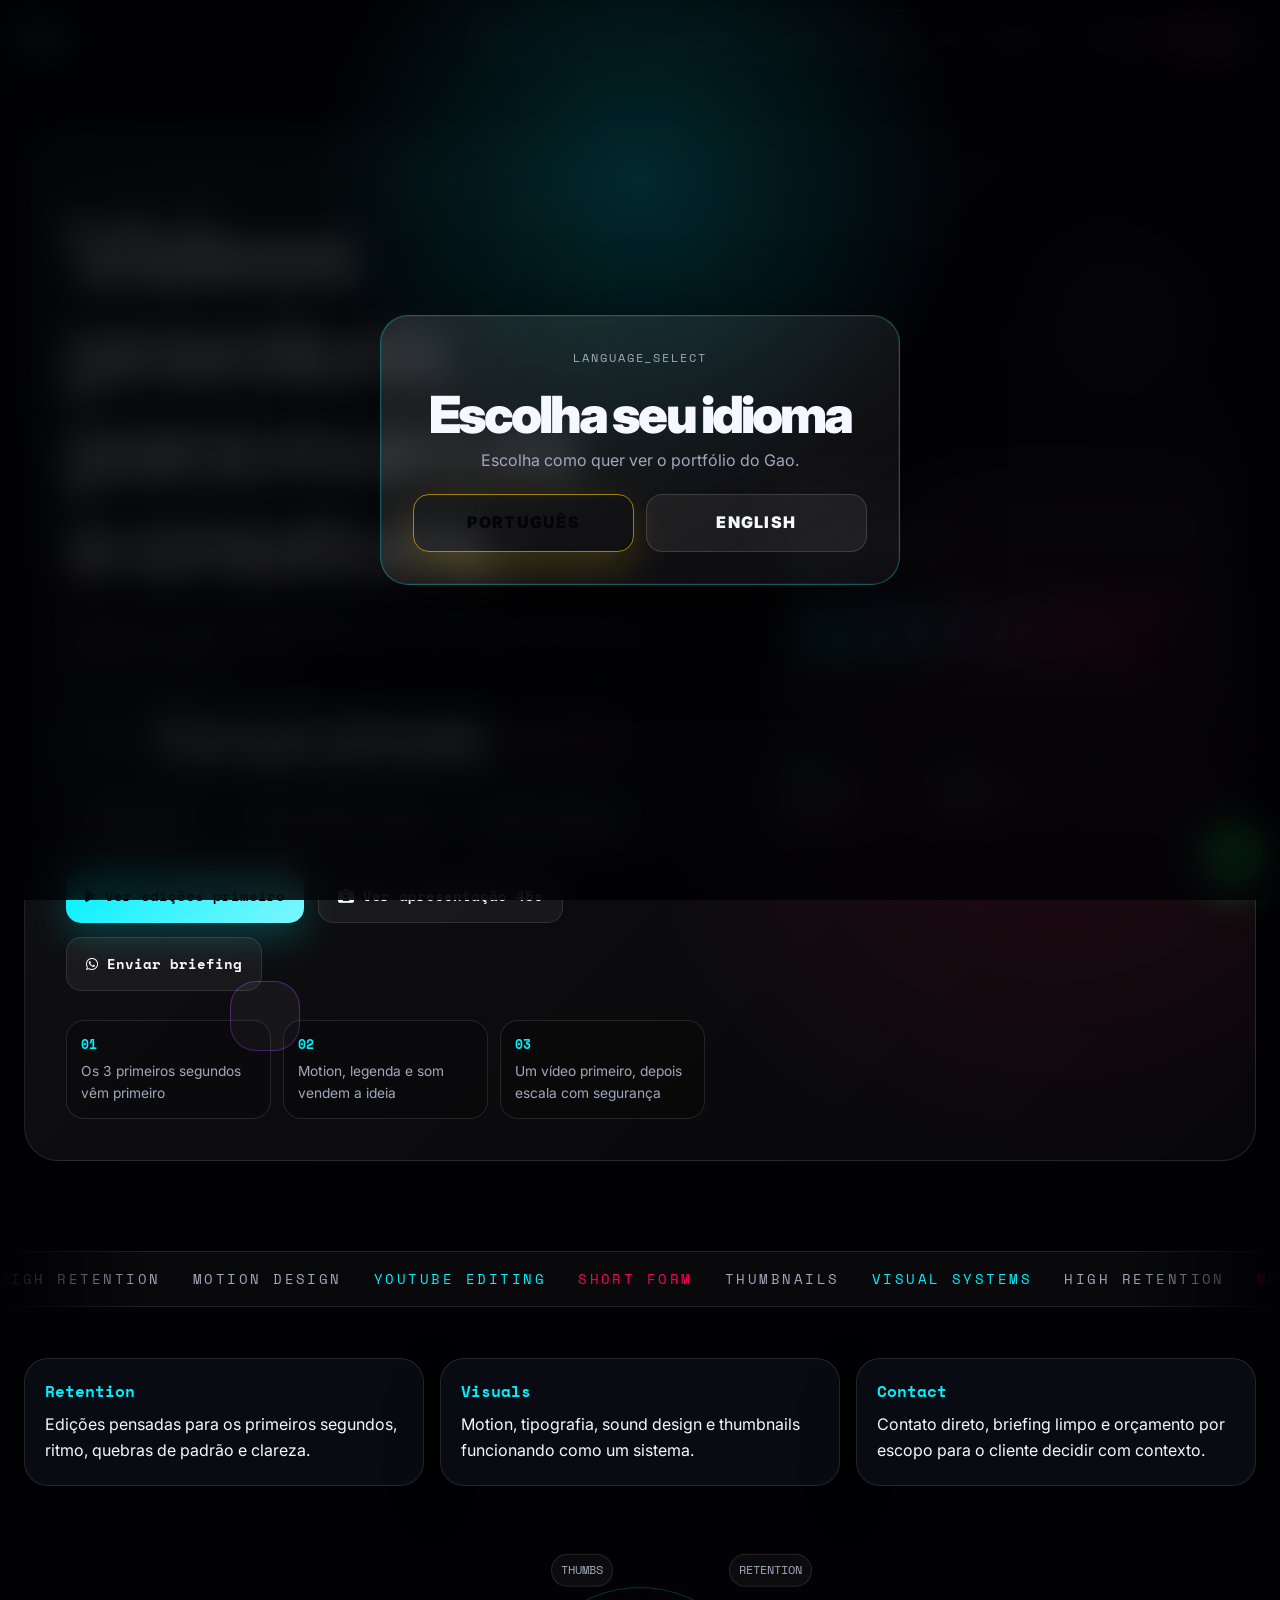
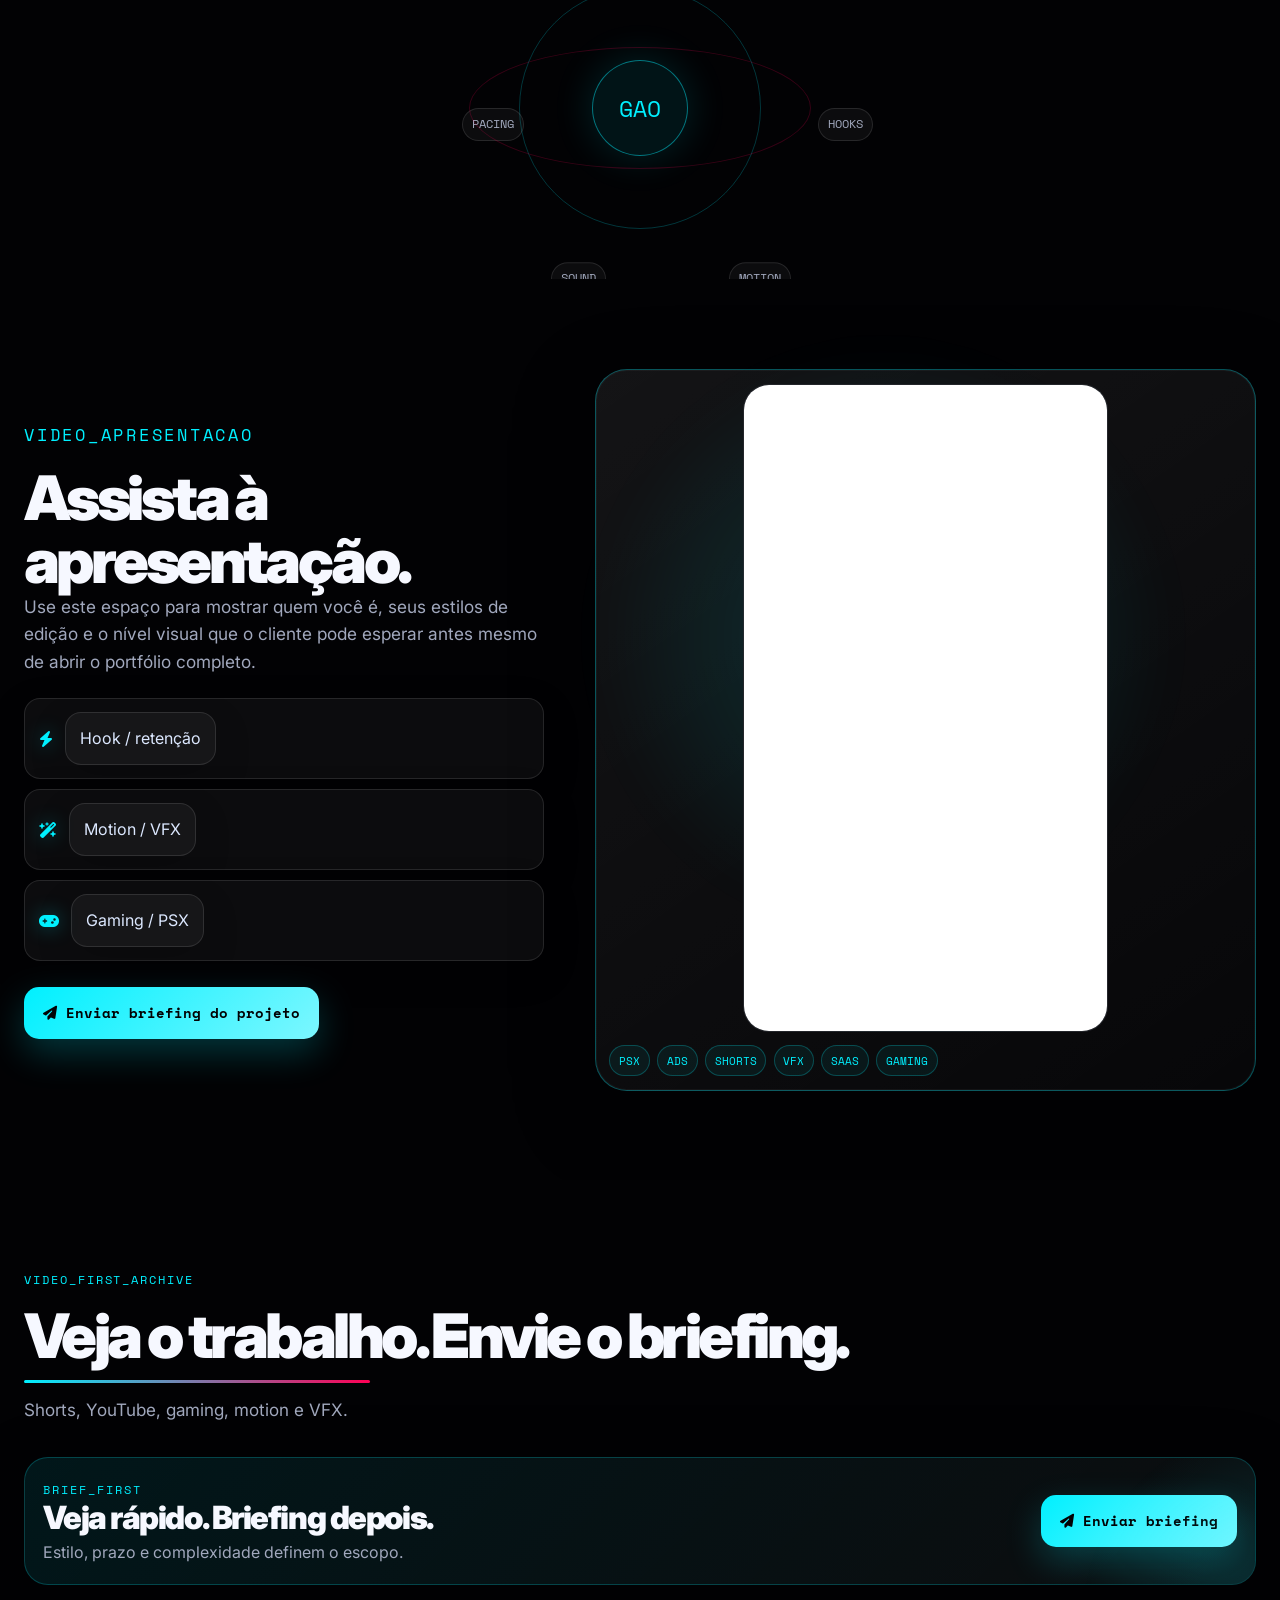
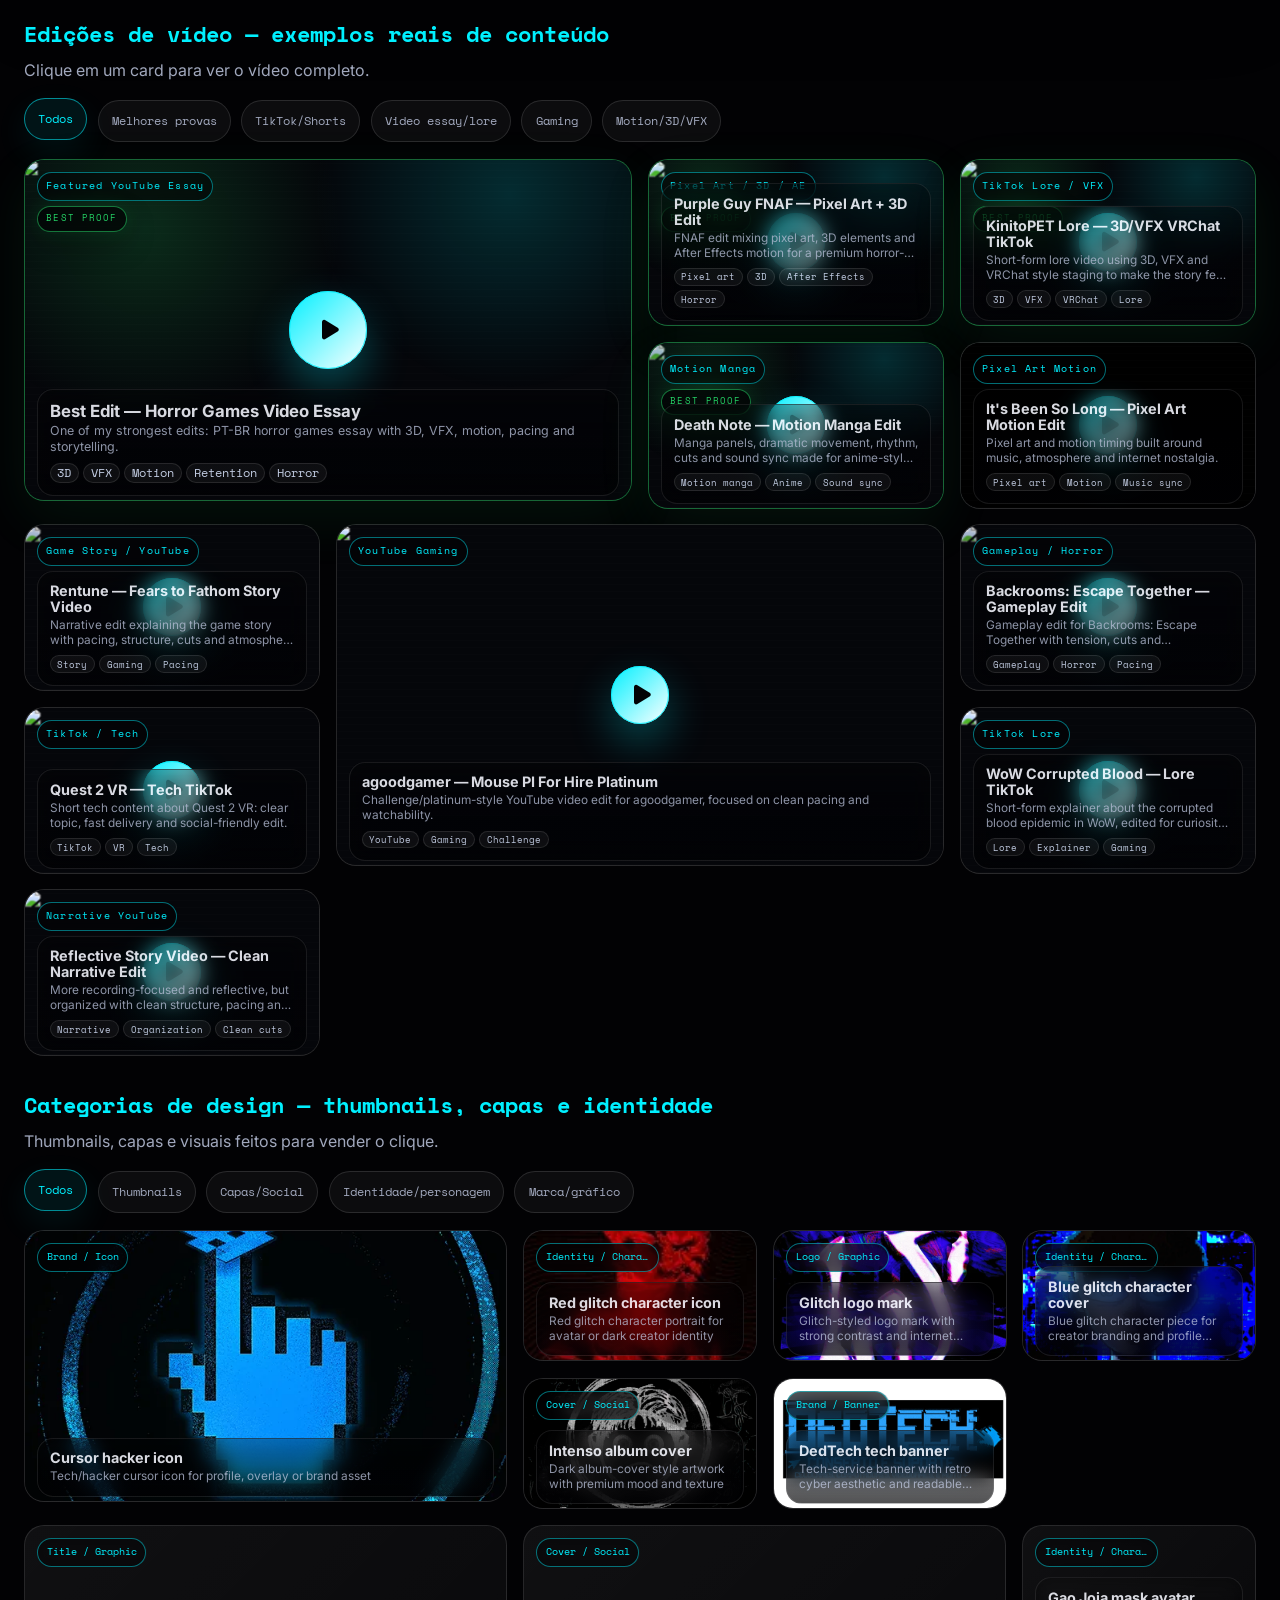
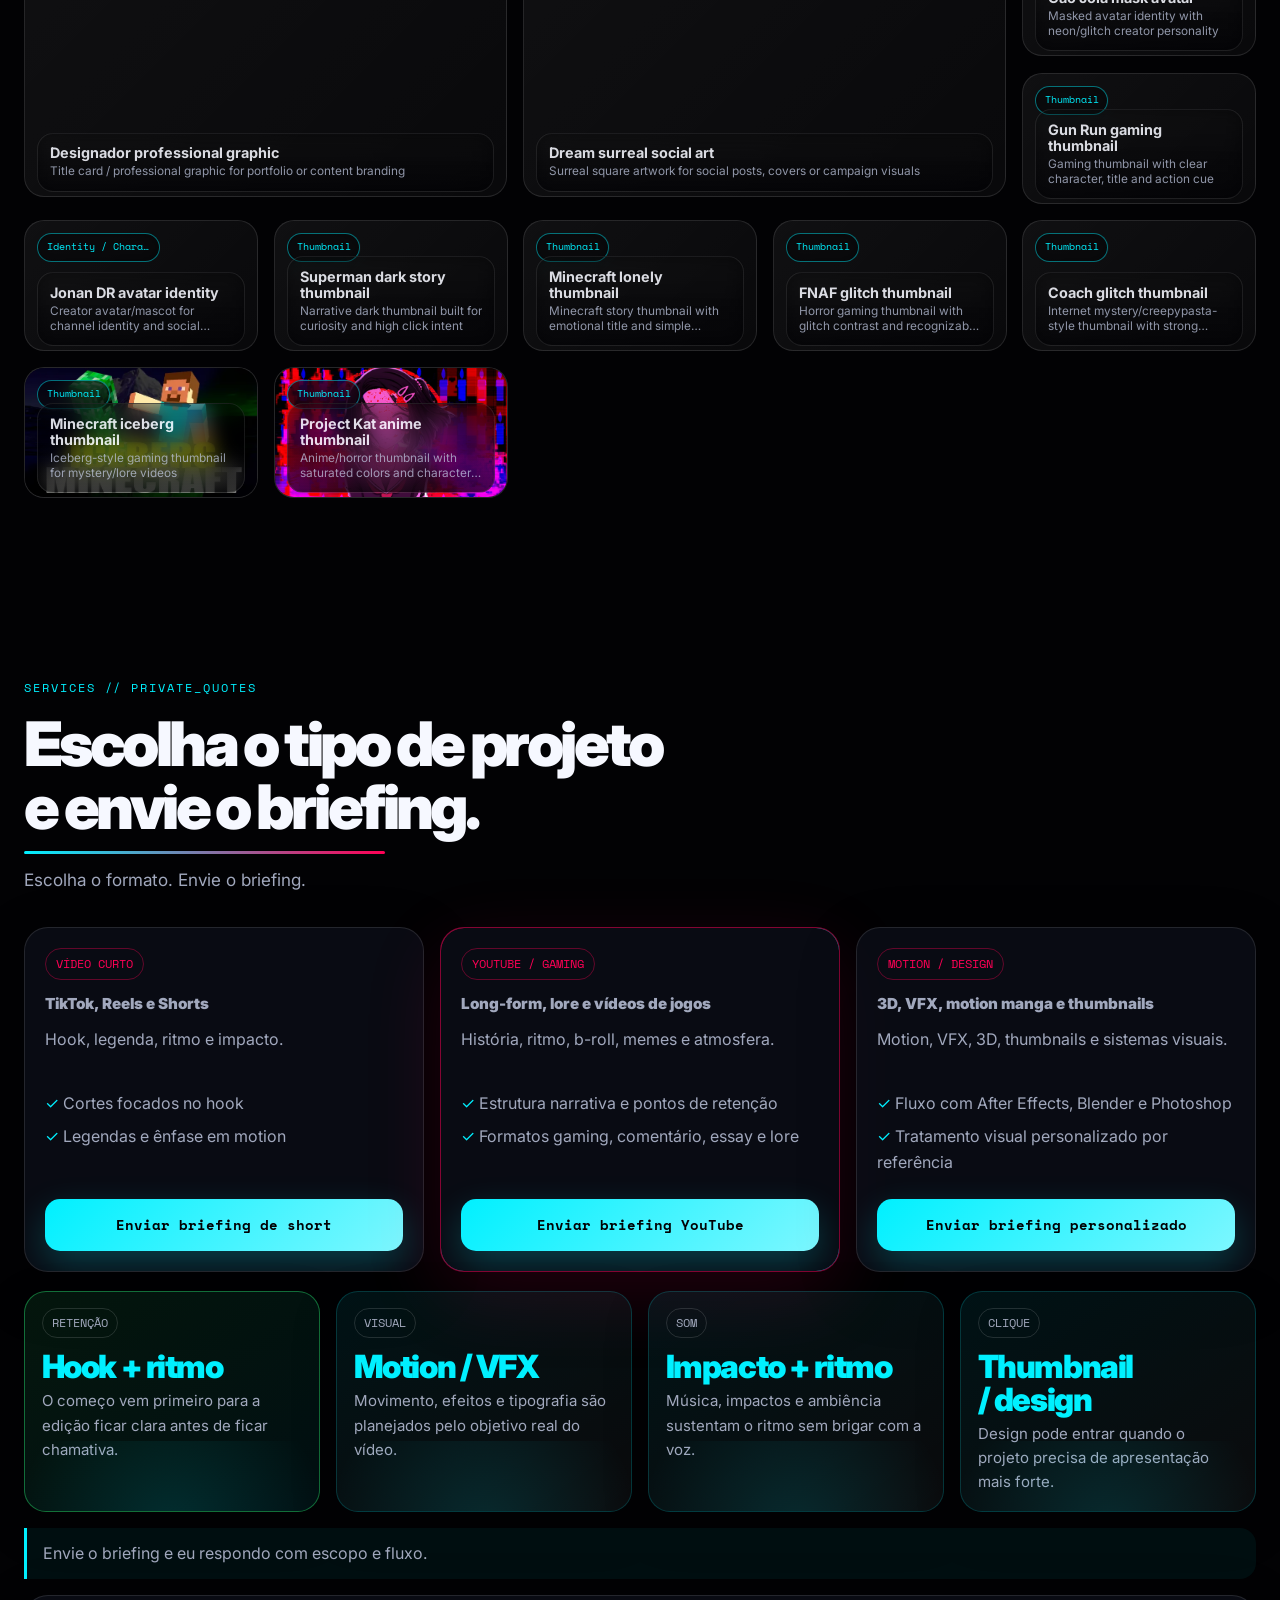
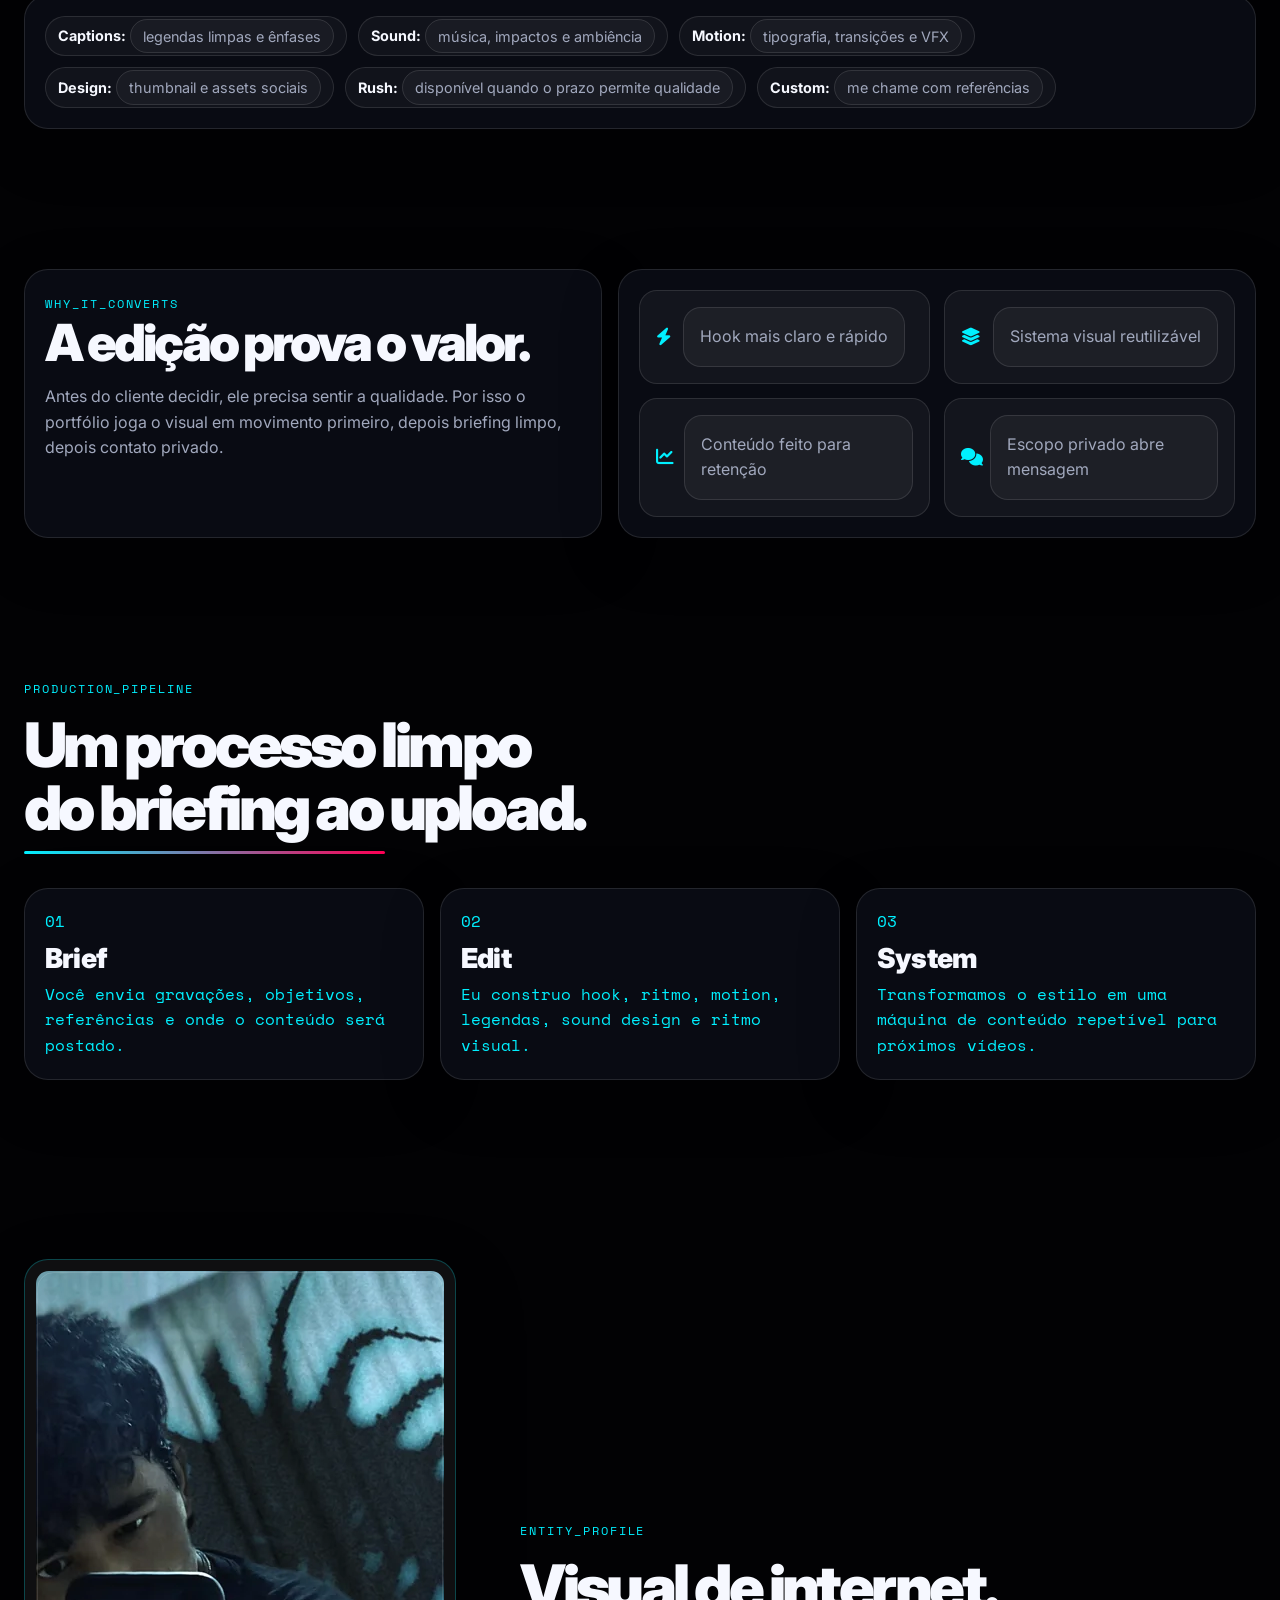
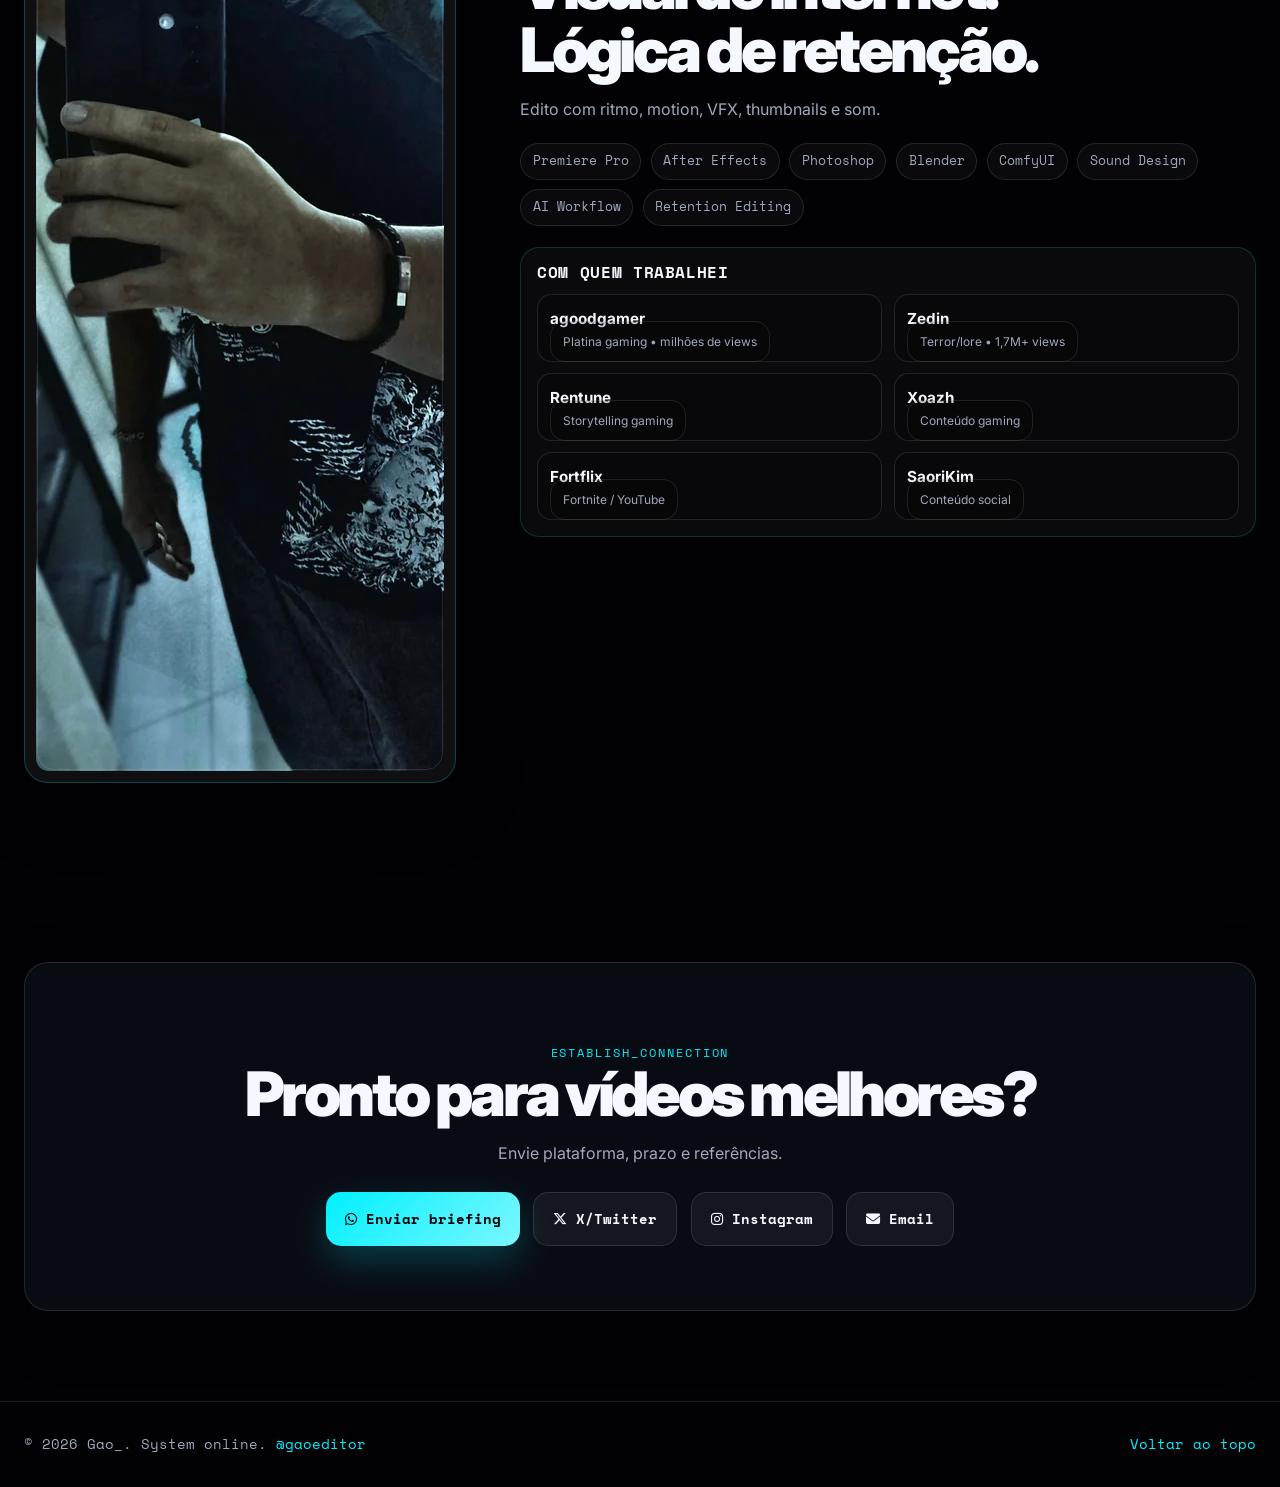
==== commit 88108a5b: "Add files via upload" ====
--- a/index.html
+++ b/index.html
@@ -194,6 +194,18 @@
 <body>
 <div aria-hidden="true" class="scroll-progress" id="scroll-progress"></div>
 <div aria-hidden="true" class="page-loader" id="page-loader"><span>Gao_</span><small>rendering portfolio</small></div>
+<div aria-hidden="true" aria-labelledby="language-gate-title" aria-modal="true" class="language-gate" id="language-gate" role="dialog">
+<div class="language-gate__panel">
+<p class="eyebrow">LANGUAGE_SELECT</p>
+<h2 id="language-gate-title"><span data-lang="en">Choose your language</span><span data-lang="pt">Escolha seu idioma</span></h2>
+<p><span data-lang="en">Pick how you want to view Gao's portfolio.</span><span data-lang="pt">Escolha como quer ver o portfólio do Gao.</span></p>
+<div class="language-gate__actions">
+<button class="language-gate__btn language-gate__btn--hot" data-choose-lang="pt" type="button">Português</button>
+<button class="language-gate__btn" data-choose-lang="en" type="button">English</button>
+</div>
+</div>
+</div>
+
 <div aria-hidden="true" class="bg">
 <div class="bg__orb bg__orb--cyan"></div>
 <div class="bg__orb bg__orb--pink"></div>
@@ -209,7 +221,7 @@
 <a aria-label="Gao home" class="logo" href="#top">Gao<span>_</span></a>
 <div class="nav__menu" id="nav-menu">
 <button aria-label="Close menu" class="nav__close" id="nav-close"><i aria-hidden="true" class="fas fa-times"></i></button>
-<a class="nav__link" href="#work"><span data-lang="en">Work</span><span data-lang="pt">Trabalho</span></a>
+<a class="nav__link" href="#work"><span data-lang="en">Work</span><span data-lang="pt">Vídeos</span></a>
 <a class="nav__link" href="#services"><span data-lang="en">Services</span><span data-lang="pt">Serviços</span></a>
 <a class="nav__link" href="#presentation"><span data-lang="en">Showreel</span><span data-lang="pt">Apresentação</span></a>
 <a class="nav__link" href="#process"><span data-lang="en">Process</span><span data-lang="pt">Processo</span></a>
@@ -235,22 +247,22 @@
 <div class="hero__copy reveal">
 <p class="eyebrow">VIDEO-FIRST PORTFOLIO // EDITING // THUMBNAILS // VISUAL CONTENT</p>
 <h1>
-<span data-lang="en">Premium-looking videos built around your brief, references and platform.</span>
-<span data-lang="pt">Vídeos com cara premium, pensados pelo seu briefing, referências e plataforma.</span>
+<span data-lang="en">Premium edits for brands, creators and games.</span>
+<span data-lang="pt">Vídeos premium para marcas e creators.</span>
 </h1>
 <p class="hero__lead">
-<span data-lang="en">I turn raw footage into high-energy edits, visual storytelling, captions, motion, sound design and clickable thumbnails. Send the scope, references and deadline, then I quote privately based on the actual project.</span>
-<span data-lang="pt">Eu transformo gravação crua em edição energética, narrativa visual, legendas, motion, sound design e thumbnails clicáveis. Envie escopo, referências e prazo, e eu orço em privado de acordo com o projeto real.</span>
+<span data-lang="en">Retention, motion, subtitles and sound. Send the brief, I build the scope.</span>
+<span data-lang="pt">Retenção, motion, legendas e som. Você manda o briefing, eu monto o escopo.</span>
 </p>
-<div aria-label="Private quote after brief" class="deal-strip reveal">
-<span class="deal-strip__kicker"><span data-lang="en">Brief first</span><span data-lang="pt">Briefing primeiro</span></span>
-<strong><span data-lang="en">Private quote</span><span data-lang="pt">Orçamento privado</span></strong>
-<small><span data-lang="en">scope, references and deadline decide the quote</span><span data-lang="pt">escopo, referências e prazo definem o orçamento</span></small>
+<div aria-label="Private scope after brief" class="deal-strip reveal">
+<span class="deal-strip__kicker"><span data-lang="en">Brief first</span><span data-lang="pt">Briefing</span></span>
+<strong><span data-lang="en">Private scope</span><span data-lang="pt">Escopo privado</span></strong>
+<small><span data-lang="en">no public prices</span><span data-lang="pt">sem preço público</span></small>
 </div>
 <div aria-label="Service highlights" class="hero__badges">
-<span><span data-lang="en">Video editing first</span><span data-lang="pt">Foco em edição de vídeo</span></span>
-<span><span data-lang="en">Shorts, Reels, TikTok, YouTube</span><span data-lang="pt">Shorts, Reels, TikTok, YouTube</span></span>
-<span><span data-lang="en">Design that supports the click</span><span data-lang="pt">Design que ajuda no clique</span></span>
+<span><span data-lang="en">Video first</span><span data-lang="pt">Vídeo primeiro</span></span>
+<span><span data-lang="en">Shorts • Reels • YouTube</span><span data-lang="pt">Shorts • Reels • YouTube</span></span>
+<span><span data-lang="en">Motion + thumbnails</span><span data-lang="pt">Motion + thumbnails</span></span>
 </div>
 <div class="hero__buttons">
 <a class="btn btn--primary" href="#work"><i aria-hidden="true" class="fas fa-play"></i><span data-lang="en">Watch edits first</span><span data-lang="pt">Ver edições primeiro</span></a>
@@ -309,29 +321,25 @@
 <span style="--i:5">RETENTION</span>
 </div>
 </section>
-
 <section class="presentation section-pad" id="presentation">
 <div class="container presentation__grid">
 <div class="presentation__copy reveal">
 <p class="eyebrow">VIDEO_APRESENTACAO</p>
-<h2><span data-lang="en">A 45-second intro before the brief.</span><span data-lang="pt">Uma apresentação de 45 segundos antes do briefing.</span></h2>
+<h2><span data-lang="en">Watch the intro showreel.</span><span data-lang="pt">Assista à apresentação.</span></h2>
 <p><span data-lang="en">Use this space to show who you are, your editing styles and the type of visual quality clients can expect before they even open the full portfolio.</span><span data-lang="pt">Use este espaço para mostrar quem você é, seus estilos de edição e o nível visual que o cliente pode esperar antes mesmo de abrir o portfólio completo.</span></p>
-<div class="presentation__points" aria-label="Presentation video highlights">
-<span><i aria-hidden="true" class="fas fa-bolt"></i><span data-lang="en">Hook and retention</span><span data-lang="pt">Hook e retenção</span></span>
-<span><i aria-hidden="true" class="fas fa-wand-magic-sparkles"></i><span data-lang="en">Motion, VFX and chroma</span><span data-lang="pt">Motion, VFX e chroma</span></span>
-<span><i aria-hidden="true" class="fas fa-gamepad"></i><span data-lang="en">Gaming, PSX and internet styles</span><span data-lang="pt">Gaming, PSX e estilos de internet</span></span>
+<div aria-label="Presentation video highlights" class="presentation__points">
+<span><i aria-hidden="true" class="fas fa-bolt"></i><span data-lang="en">Hook / retention</span><span data-lang="pt">Hook / retenção</span></span>
+<span><i aria-hidden="true" class="fas fa-wand-magic-sparkles"></i><span data-lang="en">Motion / VFX</span><span data-lang="pt">Motion / VFX</span></span>
+<span><i aria-hidden="true" class="fas fa-gamepad"></i><span data-lang="en">Gaming / PSX</span><span data-lang="pt">Gaming / PSX</span></span>
 </div>
 <a class="btn btn--primary" href="#contact"><i aria-hidden="true" class="fas fa-paper-plane"></i><span data-lang="en">Send a project brief</span><span data-lang="pt">Enviar briefing do projeto</span></a>
 </div>
 <div class="presentation__player reveal">
-<div class="presentation__screen">
-<video controls playsinline preload="metadata" poster="imagens/optimized/gao-portfolio-preview.jpg">
-<source src="videos/video-apresentacao.mp4" type="video/mp4"/>
-</video>
+<div class="presentation__screen presentation__screen--youtube" data-youtube-url="https://www.youtube.com/watch?v=COLOQUE_O_ID_DO_VIDEO_AQUI" id="presentation-youtube">
 <div class="presentation__fallback">
 <span class="presentation__play"><i aria-hidden="true" class="fas fa-play"></i></span>
-<strong><span data-lang="en">Add your presentation video here</span><span data-lang="pt">Coloque seu vídeo apresentação aqui</span></strong>
-<small><span data-lang="en">Replace: videos/video-apresentacao.mp4</span><span data-lang="pt">Substitua: videos/video-apresentacao.mp4</span></small>
+<strong><span data-lang="en">YouTube intro video</span><span data-lang="pt">Vídeo apresentação no YouTube</span></strong>
+<small><span data-lang="en">Edit data-youtube-url in index.html</span><span data-lang="pt">Edite o data-youtube-url no index.html</span></small>
 </div>
 </div>
 <div class="presentation__mini">
@@ -344,21 +352,21 @@
 <div class="container">
 <div class="section-head reveal">
 <p class="eyebrow">VIDEO_FIRST_ARCHIVE</p>
-<h2><span data-lang="en">Watch the strongest edits first. The quote comes after the brief.</span><span data-lang="pt">Veja as melhores edições primeiro. O orçamento vem depois do briefing.</span></h2>
-<p><span data-lang="en">This showcase sells the work by category: featured edits, TikTok/Shorts, video essays, gaming, motion manga, 3D/VFX and design assets. Each card highlights the style, platform and skills used.</span><span data-lang="pt">Essa vitrine vende o trabalho por categoria: melhores edições, TikTok/Shorts, video essays, gaming, motion manga, 3D/VFX e design. Cada card destaca estilo, plataforma e habilidades usadas.</span></p>
+<h2><span data-lang="en">Watch the work. Send the brief.</span><span data-lang="pt">Veja o trabalho. Envie o briefing.</span></h2>
+<p><span data-lang="en">Shorts, YouTube, gaming, motion and VFX.</span><span data-lang="pt">Shorts, YouTube, gaming, motion e VFX.</span></p>
 </div>
 <div class="visual-offer-banner reveal">
 <div>
 <span class="eyebrow">BRIEF_FIRST</span>
-<h3><span data-lang="en">See the work first, then send the scope.</span><span data-lang="pt">Veja o trabalho primeiro, depois envie o escopo.</span></h3>
-<p><span data-lang="en">Every project is scoped privately based on length, complexity, deadline and references.</span><span data-lang="pt">Cada projeto é orçado em privado por duração, complexidade, prazo e referências.</span></p>
+<h3><span data-lang="en">See it fast. Brief after.</span><span data-lang="pt">Veja rápido. Briefing depois.</span></h3>
+<p><span data-lang="en">Style, deadline and complexity define the scope.</span><span data-lang="pt">Estilo, prazo e complexidade definem o escopo.</span></p>
 </div>
 <a class="btn btn--primary" href="#contact"><i aria-hidden="true" class="fas fa-paper-plane"></i><span data-lang="en">Send brief</span><span data-lang="pt">Enviar briefing</span></a>
 </div>
 <h3 class="gallery-title reveal"><span data-lang="en">Video edits — real client/content examples</span><span data-lang="pt">Edições de vídeo — exemplos reais de conteúdo</span></h3>
 <p class="video-preview-note reveal">
-<span data-lang="en">The first cards are the strongest proof: horror video essay, 3D/VFX, pixel art, motion manga and lore edits. Click any card to open the full video.</span>
-<span data-lang="pt">Os primeiros cards são a prova mais forte: video essay de terror, 3D/VFX, pixel art, motion manga e edits de lore. Clique em qualquer card para abrir o vídeo completo.</span>
+<span data-lang="en">Click a card to watch the full video.</span>
+<span data-lang="pt">Clique em um card para ver o vídeo completo.</span>
 </p>
 <div aria-label="Video category filters" class="filter-row reveal" data-gallery-filter="video-gallery">
 <button class="filter-chip active" data-filter="all" type="button"><span data-lang="en">All videos</span><span data-lang="pt">Todos</span></button>
@@ -371,8 +379,8 @@
 <div aria-label="Video portfolio gallery" class="gallery gallery--video" id="video-gallery"></div>
 <h3 class="gallery-title reveal"><span data-lang="en">Design categories — thumbnails, covers and identity</span><span data-lang="pt">Categorias de design — thumbnails, capas e identidade</span></h3>
 <p class="video-preview-note reveal">
-<span data-lang="en">I separated the images by visual job: thumbnails for clicks, covers/social pieces for vibe, and identity/character assets for brand personality.</span>
-<span data-lang="pt">Separei as imagens pela função visual: thumbnails para clique, capas/posts para estética e identidade/personagem para personalidade de marca.</span>
+<span data-lang="en">Thumbnails, covers and visuals made to sell the click.</span>
+<span data-lang="pt">Thumbnails, capas e visuais feitos para vender o clique.</span>
 </p>
 <div aria-label="Design category filters" class="filter-row reveal" data-gallery-filter="design-gallery">
 <button class="filter-chip active" data-filter="all" type="button"><span data-lang="en">All design</span><span data-lang="pt">Todos</span></button>
@@ -389,39 +397,39 @@
 <div class="section-head reveal">
 <p class="eyebrow">SERVICES // PRIVATE_QUOTES</p>
 <h2><span data-lang="en">Pick the type of project and send the brief.</span><span data-lang="pt">Escolha o tipo de projeto e envie o briefing.</span></h2>
-<p><span data-lang="en">Choose the format that fits your content. Send platform, duration, references and deadline, then I answer privately with the best scope and delivery plan.</span><span data-lang="pt">Escolha o formato que combina com seu conteúdo. Envie plataforma, duração, referências e prazo, e eu respondo em privado com o melhor escopo e plano de entrega.</span></p>
+<p><span data-lang="en">Pick the format. Send the brief.</span><span data-lang="pt">Escolha o formato. Envie o briefing.</span></p>
 </div>
 <div class="pricing pricing--sales service-menu">
 <article class="price-card reveal">
 <span class="tag"><span data-lang="en">SHORT-FORM</span><span data-lang="pt">VÍDEO CURTO</span></span>
 <h3><span data-lang="en">TikTok, Reels and Shorts</span><span data-lang="pt">TikTok, Reels e Shorts</span></h3>
-<p><span data-lang="en">Fast edits with hook, captions, rhythm, sound hits and social pacing.</span><span data-lang="pt">Edições rápidas com hook, legendas, ritmo, impactos sonoros e pacing de rede social.</span></p>
+<p><span data-lang="en">Hook, legenda, ritmo e impacto.</span><span data-lang="pt">Hook, legenda, ritmo e impacto.</span></p>
 <ul>
 <li><span data-lang="en">Hook-first cuts</span><span data-lang="pt">Cortes focados no hook</span></li>
 <li><span data-lang="en">Captions and motion emphasis</span><span data-lang="pt">Legendas e ênfase em motion</span></li>
-<li><span data-lang="en">Great for testing a visual style</span><span data-lang="pt">Ótimo para testar um estilo visual</span></li>
+
 </ul>
 <a class="btn btn--primary" href="https://api.whatsapp.com/send?phone=5527997407774&amp;text=Hey%20Gao%2C%20I%20saw%20your%20portfolio%20and%20I%20want%20a%20quote.%0AProject%20type%3A%20single%20video%20/%20recurring%20edits%20/%20custom.%0APlatform%3A%0AVideo%20length%3A%0ADeadline%3A%0AQuantity%3A%0AReferences%3A%0AScope%20notes%3A" rel="noopener" target="_blank"><span data-lang="en">Send short-form brief</span><span data-lang="pt">Enviar briefing de short</span></a>
 </article>
 <article class="price-card price-card--hot reveal">
 <span class="tag"><span data-lang="en">YOUTUBE / GAMING</span><span data-lang="pt">YOUTUBE / GAMING</span></span>
 <h3><span data-lang="en">Long-form, lore and game videos</span><span data-lang="pt">Long-form, lore e vídeos de jogos</span></h3>
-<p><span data-lang="en">Structured edits for story, retention, b-roll, music, memes, pacing and atmosphere.</span><span data-lang="pt">Edições estruturadas para história, retenção, b-roll, música, memes, ritmo e atmosfera.</span></p>
+<p><span data-lang="en">Story, pacing, b-roll, memes and atmosphere.</span><span data-lang="pt">História, ritmo, b-roll, memes e atmosfera.</span></p>
 <ul>
 <li><span data-lang="en">Narrative structure and retention beats</span><span data-lang="pt">Estrutura narrativa e pontos de retenção</span></li>
 <li><span data-lang="en">Gaming, commentary, essay and lore formats</span><span data-lang="pt">Formatos gaming, comentário, essay e lore</span></li>
-<li><span data-lang="en">Can include thumbnails and visual direction</span><span data-lang="pt">Pode incluir thumbnails e direção visual</span></li>
+
 </ul>
 <a class="btn btn--primary" href="https://api.whatsapp.com/send?phone=5527997407774&amp;text=Hey%20Gao%2C%20I%20saw%20your%20portfolio%20and%20I%20want%20a%20quote.%0AProject%20type%3A%20single%20video%20/%20recurring%20edits%20/%20custom.%0APlatform%3A%0AVideo%20length%3A%0ADeadline%3A%0AQuantity%3A%0AReferences%3A%0AScope%20notes%3A" rel="noopener" target="_blank"><span data-lang="en">Send YouTube brief</span><span data-lang="pt">Enviar briefing YouTube</span></a>
 </article>
 <article class="price-card reveal">
 <span class="tag"><span data-lang="en">MOTION / DESIGN</span><span data-lang="pt">MOTION / DESIGN</span></span>
 <h3><span data-lang="en">3D, VFX, motion manga and thumbnails</span><span data-lang="pt">3D, VFX, motion manga e thumbnails</span></h3>
-<p><span data-lang="en">For heavier visual work, launch assets, thumbnail systems, identity pieces and mixed video + design projects.</span><span data-lang="pt">Para trabalhos visuais mais pesados, assets de lançamento, sistemas de thumbnail, identidade e projetos mistos de vídeo + design.</span></p>
+<p><span data-lang="en">Motion, VFX, 3D, thumbnails and visual systems.</span><span data-lang="pt">Motion, VFX, 3D, thumbnails e sistemas visuais.</span></p>
 <ul>
 <li><span data-lang="en">After Effects, Blender and Photoshop workflow</span><span data-lang="pt">Fluxo com After Effects, Blender e Photoshop</span></li>
 <li><span data-lang="en">Custom visual treatment by reference</span><span data-lang="pt">Tratamento visual personalizado por referência</span></li>
-<li><span data-lang="en">Private quote after scope review</span><span data-lang="pt">Orçamento privado depois de analisar o escopo</span></li>
+
 </ul>
 <a class="btn btn--primary" href="https://api.whatsapp.com/send?phone=5527997407774&amp;text=Hey%20Gao%2C%20I%20want%20a%20custom%20video%20editing%20quote.%0APlatform%3A%0AVideo%20type%3A%0AQuantity%3A%0ADeadline%3A%0AReferences%3A%0AScope%20notes%3A" rel="noopener" target="_blank"><span data-lang="en">Send custom brief</span><span data-lang="pt">Enviar briefing personalizado</span></a>
 </article>
@@ -448,7 +456,7 @@
 <p><span data-lang="en">Design support can be included when the project needs stronger presentation.</span><span data-lang="pt">Design pode entrar quando o projeto precisa de apresentação mais forte.</span></p>
 </article>
 </div>
-<p class="price-note reveal"><span data-lang="en">Send the brief and I will answer privately with the scope, delivery logic and quote.</span><span data-lang="pt">Envie o briefing e eu respondo em privado com escopo, lógica de entrega e orçamento.</span></p>
+<p class="price-note reveal"><span data-lang="en">Send the brief and I answer with scope and workflow.</span><span data-lang="pt">Envie o briefing e eu respondo com escopo e fluxo.</span></p>
 <div aria-label="Extra services" class="addons reveal">
 <span><b>Captions:</b> <span data-lang="en">clean subtitles and emphasis</span><span data-lang="pt">legendas limpas e ênfases</span></span>
 <span><b>Sound:</b> <span data-lang="en">music, hits and ambience</span><span data-lang="pt">música, impactos e ambiência</span></span>
@@ -463,14 +471,14 @@
 <div class="container conversion__grid">
 <article class="conversion-card reveal">
 <span class="eyebrow">WHY_IT_CONVERTS</span>
-<h2><span data-lang="en">The edit is the proof before the quote.</span><span data-lang="pt">A edição é a prova antes do orçamento.</span></h2>
+<h2><span data-lang="en">The edit proves the value.</span><span data-lang="pt">A edição prova o valor.</span></h2>
 <p><span data-lang="en">Before the client decides, they need to feel the quality. That is why this portfolio pushes moving visuals first, then a clean brief, then private contact.</span><span data-lang="pt">Antes do cliente decidir, ele precisa sentir a qualidade. Por isso o portfólio joga o visual em movimento primeiro, depois briefing limpo, depois contato privado.</span></p>
 </article>
 <div class="conversion-list reveal">
 <span><i aria-hidden="true" class="fas fa-bolt"></i><span data-lang="en">Faster hook clarity</span><span data-lang="pt">Hook mais claro e rápido</span></span>
 <span><i aria-hidden="true" class="fas fa-layer-group"></i><span data-lang="en">Reusable style system</span><span data-lang="pt">Sistema visual reutilizável</span></span>
 <span><i aria-hidden="true" class="fas fa-chart-line"></i><span data-lang="en">Content made for retention</span><span data-lang="pt">Conteúdo feito para retenção</span></span>
-<span><i aria-hidden="true" class="fas fa-comments"></i><span data-lang="en">Private quote opens message</span><span data-lang="pt">Orçamento privado abre mensagem</span></span>
+<span><i aria-hidden="true" class="fas fa-comments"></i><span data-lang="en">Private scope opens message</span><span data-lang="pt">Escopo privado abre mensagem</span></span>
 </div>
 </div>
 </section>
@@ -497,37 +505,33 @@
 </div>
 <div class="about__copy reveal">
 <p class="eyebrow">ENTITY_PROFILE</p>
-<h2><span data-lang="en">Internet-native visuals with retention logic.</span><span data-lang="pt">Visual nativo da internet com lógica de retenção.</span></h2>
-<p><span data-lang="en">I'm Gao, a video editor and motion designer focused on content that looks alive, moves fast and keeps people watching. I combine editing, rhythm, visual effects, thumbnails and sound into a single content experience.</span><span data-lang="pt">Sou o Gao, editor de vídeo e motion designer focado em conteúdo vivo, rápido e feito para prender atenção. Eu junto edição, ritmo, efeitos visuais, thumbnails e som em uma experiência de conteúdo só.</span></p>
+<h2><span data-lang="en">Internet visuals. Retention logic.</span><span data-lang="pt">Visual de internet. Lógica de retenção.</span></h2>
+<p><span data-lang="en">I edit videos with pacing, motion, VFX, thumbnails and sound.</span><span data-lang="pt">Edito com ritmo, motion, VFX, thumbnails e som.</span></p>
 <div aria-label="Tools and skills" class="chips">
 <span>Premiere Pro</span><span>After Effects</span><span>Photoshop</span><span>Blender</span><span>ComfyUI</span><span>Sound Design</span><span>AI Workflow</span><span>Retention Editing</span>
 </div>
-<p class="clients"><span data-lang="en">Already worked with:</span><span data-lang="pt">Já trabalhei com:</span> <b>Rentune, Xoazh, Zedin, Fortflix, SaoriKim</b></p>
-</div>
-</div>
-</section>
-<section class="faq section-pad" id="faq">
-<div class="container">
-<div class="section-head reveal">
-<p class="eyebrow">FAQ</p>
-<h2><span data-lang="en">Before you message me.</span><span data-lang="pt">Antes de mandar mensagem.</span></h2>
-</div>
-<div class="faq__grid">
-<article class="faq__item reveal"><h3><span data-lang="en">Do you work internationally?</span><span data-lang="pt">Você atende clientes internacionais?</span></h3><p><span data-lang="en">Yes. I can communicate in English or Portuguese and work with creators, brands and agencies worldwide.</span><span data-lang="pt">Sim. Posso me comunicar em inglês ou português e trabalhar com criadores, marcas e agências do mundo todo.</span></p></article>
-<article class="faq__item reveal"><h3><span data-lang="en">What do you edit?</span><span data-lang="pt">O que você edita?</span></h3><p><span data-lang="en">Video editing is the main focus: Shorts, Reels, TikToks and YouTube videos. I also do thumbnails, motion graphics, visual identity assets and social design when they support the video.</span><span data-lang="pt">O foco principal é edição de vídeo: Shorts, Reels, TikToks e YouTube. Também faço thumbnails, motion graphics, assets visuais e design social quando isso fortalece o vídeo.</span></p></article>
-<article class="faq__item reveal"><h3><span data-lang="en">Can I order only one video?</span><span data-lang="pt">Posso pedir só um vídeo?</span></h3><p><span data-lang="en">Yes. You can send a single-video brief to test the style before building a recurring workflow.</span><span data-lang="pt">Sim. Você pode enviar um briefing de um vídeo para testar o estilo antes de montar um fluxo recorrente.</span></p></article>
-<article class="faq__item reveal"><h3><span data-lang="en">How do I request a quote?</span><span data-lang="pt">Como peço um orçamento?</span></h3><p><span data-lang="en">Send platform, duration, quantity, deadline and references. I reply privately with the best scope for the project.</span><span data-lang="pt">Envie plataforma, duração, quantidade, prazo e referências. Eu respondo em privado com o melhor escopo para o projeto.</span></p></article>
-<article class="faq__item reveal"><h3><span data-lang="en">Can I request a custom package?</span><span data-lang="pt">Posso pedir um pacote personalizado?</span></h3><p><span data-lang="en">Yes. Click any custom button and it opens a message with the right briefing fields so I can understand the project fast.</span><span data-lang="pt">Sim. Clique em qualquer botão de personalizado e ele abre uma mensagem com os campos certos para eu entender o projeto rápido.</span></p></article>
-</div>
-</div>
-</section>
+<div class="client-proof reveal" id="clients">
+<h3><span data-lang="en">Worked with</span><span data-lang="pt">Com quem trabalhei</span></h3>
+<div class="client-grid" aria-label="Creators and channels already served">
+<span><b>agoodgamer</b><small><span data-lang="en">Platinum gaming • millions of views</span><span data-lang="pt">Platina gaming • milhões de views</span></small></span>
+<span><b>Zedin</b><small><span data-lang="en">Horror/lore • 1.7M+ views</span><span data-lang="pt">Terror/lore • 1,7M+ views</span></small></span>
+<span><b>Rentune</b><small><span data-lang="en">Gaming storytelling</span><span data-lang="pt">Storytelling gaming</span></small></span>
+<span><b>Xoazh</b><small><span data-lang="en">Gaming content</span><span data-lang="pt">Conteúdo gaming</span></small></span>
+<span><b>Fortflix</b><small><span data-lang="en">Fortnite / YouTube</span><span data-lang="pt">Fortnite / YouTube</span></small></span>
+<span><b>SaoriKim</b><small><span data-lang="en">Social content</span><span data-lang="pt">Conteúdo social</span></small></span>
+</div>
+</div>
+</div>
+</div>
+</section>
+
 <section class="contact section-pad" id="contact">
 <div class="container contact__box reveal">
 <p class="eyebrow">ESTABLISH_CONNECTION</p>
-<h2><span data-lang="en">Ready to make one video look like a serious channel?</span><span data-lang="pt">Pronto para fazer um vídeo parecer canal grande?</span></h2>
-<p><span data-lang="en">Send platform, video length, deadline, quantity and references. I reply with the best scope, workflow and private quote for your project.</span><span data-lang="pt">Envie plataforma, duração, prazo, quantidade e referências. Eu respondo com o melhor escopo, fluxo e orçamento privado para o seu projeto.</span></p>
+<h2><span data-lang="en">Ready to make better videos?</span><span data-lang="pt">Pronto para vídeos melhores?</span></h2>
+<p><span data-lang="en">Send platform, deadline and references.</span><span data-lang="pt">Envie plataforma, prazo e referências.</span></p>
 <div class="contact__actions">
-<a class="btn btn--primary contact-choice-trigger" href="#"><i aria-hidden="true" class="fab fa-whatsapp"></i><span data-lang="en">Send brief / quote</span><span data-lang="pt">Briefing / orçamento</span></a>
+<a class="btn btn--primary contact-choice-trigger" href="#"><i aria-hidden="true" class="fab fa-whatsapp"></i><span data-lang="en">Send brief</span><span data-lang="pt">Enviar briefing</span></a>
 <a class="btn btn--ghost" href="https://x.com/gaoeditor" rel="noopener" target="_blank"><i aria-hidden="true" class="fab fa-x-twitter"></i> X/Twitter</a>
 <a class="btn btn--ghost" href="https://instagram.com/angelismo_gao" rel="noopener" target="_blank"><i aria-hidden="true" class="fab fa-instagram"></i> Instagram</a>
 <a class="btn btn--ghost" href="mailto:contatargao@gmail.com"><i aria-hidden="true" class="fas fa-envelope"></i> Email</a>
@@ -547,7 +551,7 @@
 <button aria-label="Close contact options" class="modal-close" id="contact-choice-close" type="button"><i aria-hidden="true" class="fas fa-times"></i></button>
 <p class="eyebrow">TRANSMISSION_CHANNEL</p>
 <h2 id="contact-title"><span data-lang="en">Pick where to send your brief</span><span data-lang="pt">Escolha onde enviar seu briefing</span></h2>
-<p><span data-lang="en">For the fastest quote, include platform, video length, quantity, deadline, references and scope notes. I reply privately after understanding the project.</span><span data-lang="pt">Para o orçamento mais rápido, inclua plataforma, duração, quantidade, prazo, referências e observações de escopo. Eu respondo em privado depois de entender o projeto.</span></p>
+<p><span data-lang="en">Send platform, deadline, references and notes.</span><span data-lang="pt">Envie plataforma, prazo, referências e observações.</span></p>
 <div class="contact-choice__grid">
 <a class="contact-option contact-option--hot" href="https://api.whatsapp.com/send?phone=5527997407774&amp;text=Hey%20Gao%2C%20I%20want%20a%20custom%20video%20editing%20quote.%0APlatform%3A%0AVideo%20type%3A%0AQuantity%3A%0ADeadline%3A%0AReferences%3A%0AScope%20notes%3A" rel="noopener" target="_blank"><i aria-hidden="true" class="fab fa-whatsapp"></i><strong>WhatsApp</strong><span data-lang="en">Fastest brief</span><span data-lang="pt">Briefing mais rápido</span></a>
 <a class="contact-option" href="mailto:contatargao@gmail.com?subject=Project%20Quote%20-%20Video%20Editing%20/%20Motion%20Design&amp;body=Hey%20Gao%2C%20I%20saw%20your%20portfolio%20and%20I%20want%20to%20talk%20about%20a%20project.%0A%0APlatform%3A%0ADeadline%3A%0AQuantity%3A%0AReferences%3A%0AScope%20notes%3A"><i aria-hidden="true" class="fas fa-envelope"></i><strong>Email</strong><span data-lang="en">Best for detailed briefs</span><span data-lang="pt">Melhor para briefing</span></a>
@@ -556,7 +560,7 @@
 <a class="contact-option contact-option--custom" href="https://api.whatsapp.com/send?phone=5527997407774&amp;text=Hey%20Gao%2C%20I%20want%20a%20custom%20video%20editing%20quote.%0APlatform%3A%0AVideo%20type%3A%0AQuantity%3A%0ADeadline%3A%0AReferences%3A%0AScope%20notes%3A" rel="noopener" target="_blank"><i aria-hidden="true" class="fas fa-wand-magic-sparkles"></i><strong>Custom project</strong><span data-lang="en">Video + design + deadline</span><span data-lang="pt">Vídeo + design + prazo</span></a>
 <button class="contact-option discord-copy" data-discord="gaojoia" type="button"><i aria-hidden="true" class="fab fa-discord"></i><strong>Discord</strong><span data-lang="en">Click to copy</span><span data-lang="pt">Clique para copiar</span></button>
 </div>
-<small><span data-lang="en">Quotes are private and depend on scope, urgency, complexity and revision volume.</span><span data-lang="pt">Os orçamentos são privados e dependem de escopo, urgência, complexidade e revisões.</span></small>
+<small><span data-lang="en">Scope after brief.</span><span data-lang="pt">Escopo após briefing.</span></small>
 </div>
 </div>
 <div aria-hidden="true" aria-label="Portfolio preview" aria-modal="true" class="lightbox" id="lightbox" role="dialog">
--- a/style.css
+++ b/style.css
@@ -602,3 +602,40 @@
   .container{width:calc(100% - .8rem)}
   h2{font-size:2rem}.eyebrow{font-size:.66rem}.hero-shell{padding:.8rem}.hero__badges span{font-size:.62rem}.presentation__screen{width:100%}.presentation__fallback{padding:1.2rem}.presentation__play{width:60px;height:60px}.work__card,.video-preview-media,.work__img{min-height:238px}.portfolio-card-copy strong{font-size:.78rem}.portfolio-card-copy span{display:-webkit-box;-webkit-line-clamp:2;-webkit-box-orient:vertical;overflow:hidden}.video-skill-row span{font-size:.48rem}.nav__toggle,.lang{min-height:40px;width:40px}.lang{font-size:.65rem;padding:0}.nav{height:62px}.page-loader small{font-size:.6rem;letter-spacing:.14em}
 }
+
+/* =========================================================
+   CLEANER COPY + LANGUAGE GATE + YOUTUBE PRESENTATION
+   ========================================================= */
+body.language-gate-open{overflow:hidden}
+.language-gate{position:fixed;inset:0;z-index:10000;display:grid;place-items:center;padding:1rem;background:radial-gradient(circle at 50% 20%,rgba(0,240,255,.16),transparent 34%),rgba(2,2,4,.86);backdrop-filter:blur(18px);opacity:0;pointer-events:none;transition:opacity .22s ease}
+.language-gate.show{opacity:1;pointer-events:auto}
+.language-gate__panel{width:min(94vw,520px);border:1px solid rgba(0,240,255,.32);background:linear-gradient(145deg,rgba(255,255,255,.105),rgba(255,255,255,.035));box-shadow:0 28px 90px rgba(0,0,0,.55),0 0 0 1px rgba(255,255,255,.04) inset;border-radius:28px;padding:clamp(1.1rem,4vw,2rem);text-align:center;position:relative;overflow:hidden}
+.language-gate__panel::before{content:"";position:absolute;inset:0;background:linear-gradient(120deg,transparent,rgba(255,204,0,.1),transparent);transform:translateX(-100%);animation:presentationSweep 5s ease-in-out infinite;pointer-events:none}
+.language-gate__panel>*{position:relative;z-index:1}.language-gate__panel h2{font-size:clamp(2rem,8vw,3.2rem);margin:.25rem 0 .5rem}.language-gate__panel p{color:var(--muted);margin:0 auto 1.25rem;max-width:32ch}.language-gate__actions{display:grid;grid-template-columns:1fr 1fr;gap:.7rem}.language-gate__btn{min-height:58px;border-radius:16px;border:1px solid rgba(255,255,255,.14);background:rgba(255,255,255,.06);color:var(--text);font-weight:900;text-transform:uppercase;letter-spacing:.08em;cursor:pointer}.language-gate__btn--hot{background:linear-gradient(135deg,var(--yellow),#fff06a);color:#050505;border-color:rgba(255,204,0,.6);box-shadow:0 14px 42px rgba(255,204,0,.18)}
+.presentation__screen--youtube iframe{position:absolute;inset:0;width:100%;height:100%;border:0;z-index:2;background:#04070d}.presentation__screen--youtube.is-loaded .presentation__fallback{display:none}.presentation__fallback{cursor:pointer}.presentation__screen--youtube::after{content:"YOUTUBE URL";position:absolute;top:.75rem;left:.75rem;z-index:3;font-family:var(--mono);font-size:.62rem;letter-spacing:.12em;color:var(--yellow);background:rgba(0,0,0,.5);border:1px solid rgba(255,204,0,.28);border-radius:999px;padding:.28rem .48rem}.presentation__screen--youtube.is-loaded::after{display:none}
+
+/* Make the site feel sharper and less text-heavy */
+.hero__lead,.section-head p,.presentation__copy p,.about__copy p,.contact__box p{max-width:58ch}.price-card ul{margin-top:.9rem}.price-card li:nth-child(n+3){display:none}.portfolio-card-copy span{display:-webkit-box;-webkit-line-clamp:2;-webkit-box-orient:vertical;overflow:hidden}.clients{font-size:.95rem}
+@media (max-width:768px){
+  .language-gate{align-items:end}.language-gate__panel{border-radius:24px 24px 0 0;width:100%;padding:1.1rem}.language-gate__actions{grid-template-columns:1fr}.language-gate__btn{min-height:54px}
+  .hero__lead,.section-head p,.presentation__copy p,.about__copy p,.contact__box p{font-size:.95rem;line-height:1.55}.deal-strip small,.hero__badges span:nth-child(n+3),.terminal__body .task:nth-child(n+4),.presentation__points span:nth-child(n+3),.clients{display:none!important}
+  .portfolio-card-copy span,.video-skill-row{display:none!important}.work__cta p,.visual-offer-banner p,.per-video-hero p{display:none}.price-card p{font-size:.92rem}.price-card ul{display:none}.about .chips span:nth-child(n+7){display:none}
+}
+
+/* Compact client proof cards */
+.client-proof{margin-top:1.35rem;padding:1rem;border:1px solid rgba(0,240,255,.18);border-radius:1.2rem;background:rgba(255,255,255,.035)}
+.client-proof h3{font-size:1rem;margin:0 0 .85rem;color:var(--light);font-family:var(--mono);letter-spacing:.04em;text-transform:uppercase}
+.client-grid{display:grid;grid-template-columns:repeat(2,minmax(0,1fr));gap:.7rem}
+.client-grid span{display:flex;flex-direction:column;gap:.16rem;border:1px solid rgba(255,255,255,.10);border-radius:.9rem;padding:.75rem;background:rgba(0,0,0,.18)}
+.client-grid b{font-size:.95rem;color:var(--light)}
+.client-grid small{font-size:.75rem;line-height:1.25;color:var(--muted)}
+@media (max-width:720px){
+  .hero__copy h1{font-size:clamp(2.35rem,13vw,4.1rem);line-height:.94}
+  .hero__lead{font-size:1rem!important;max-width:30ch}
+  .deal-strip{gap:.25rem;padding:.75rem .85rem}
+  .deal-strip small{display:block!important;font-size:.7rem}
+  .client-proof{display:block!important;margin-top:1rem;padding:.85rem}
+  .client-grid{grid-template-columns:1fr;gap:.55rem}
+  .client-grid span:nth-child(n+5){display:none}
+  .client-grid b{font-size:.9rem}.client-grid small{font-size:.72rem}
+}
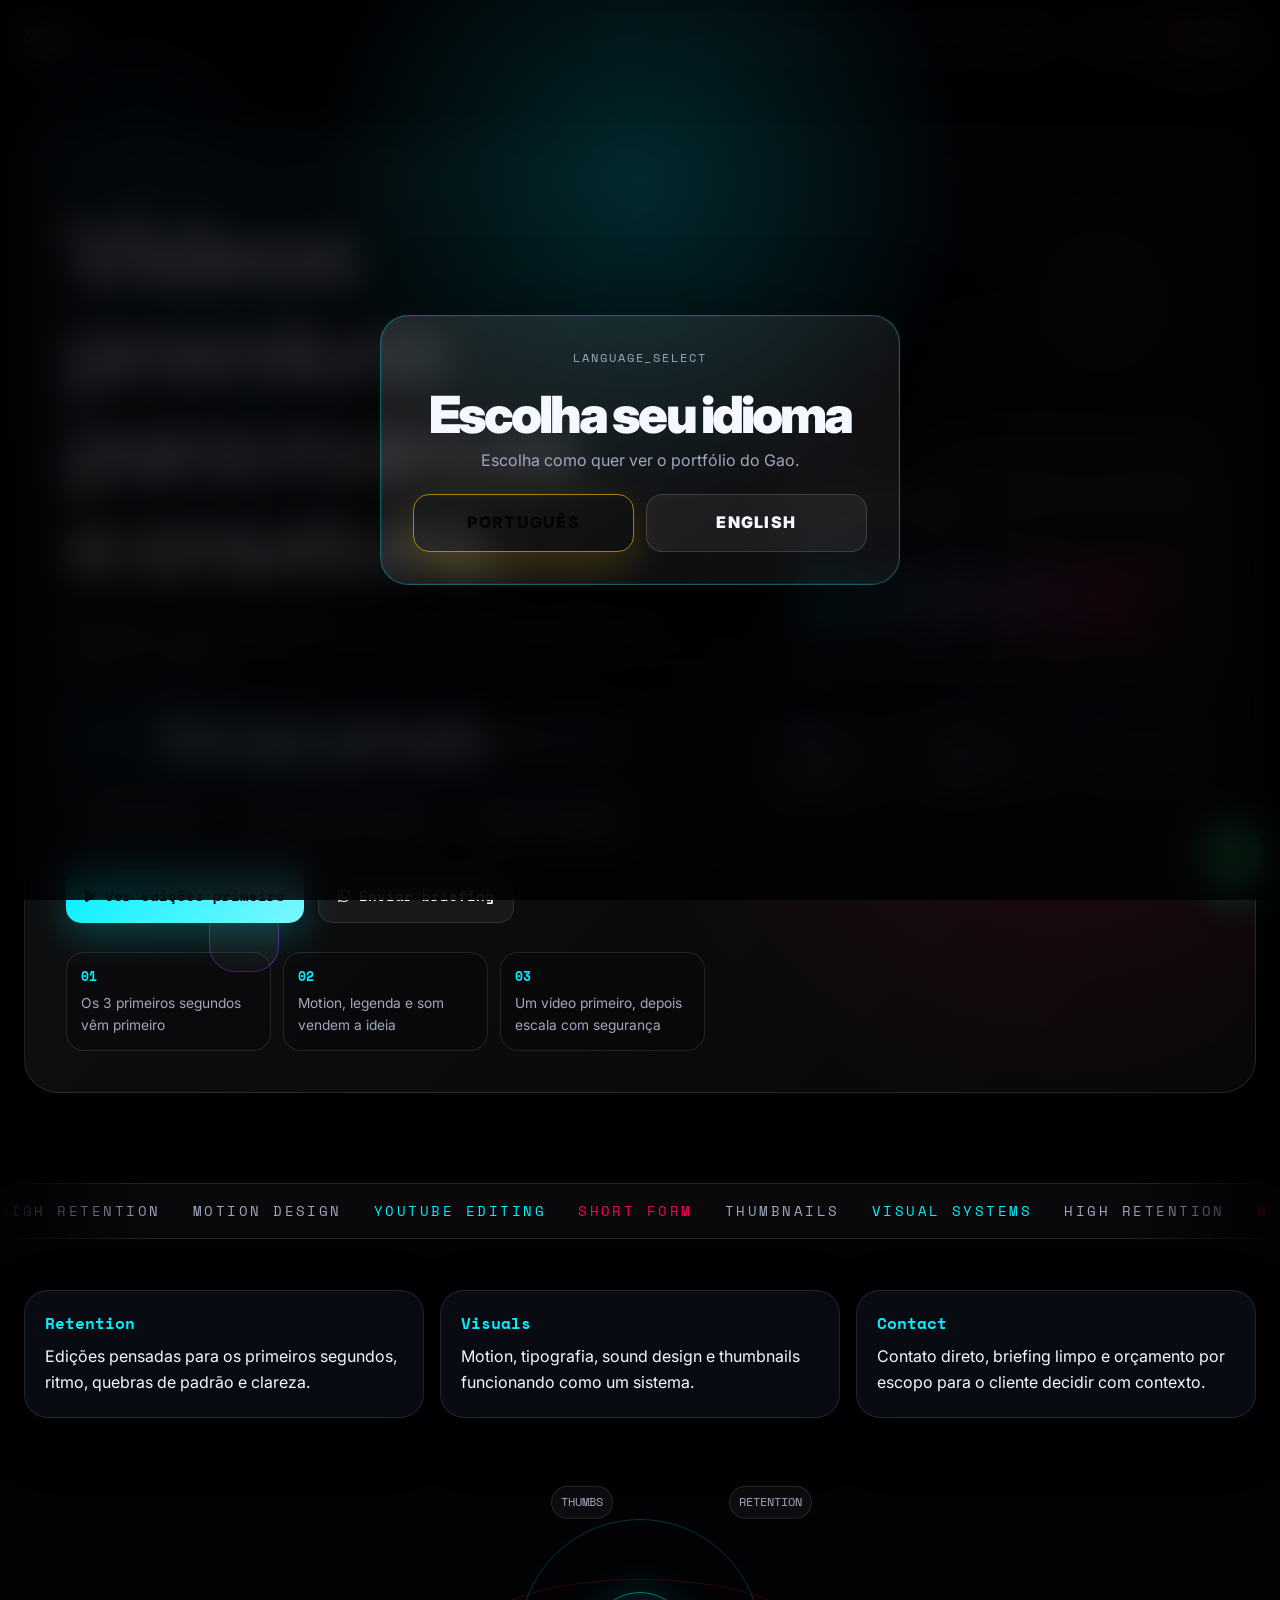
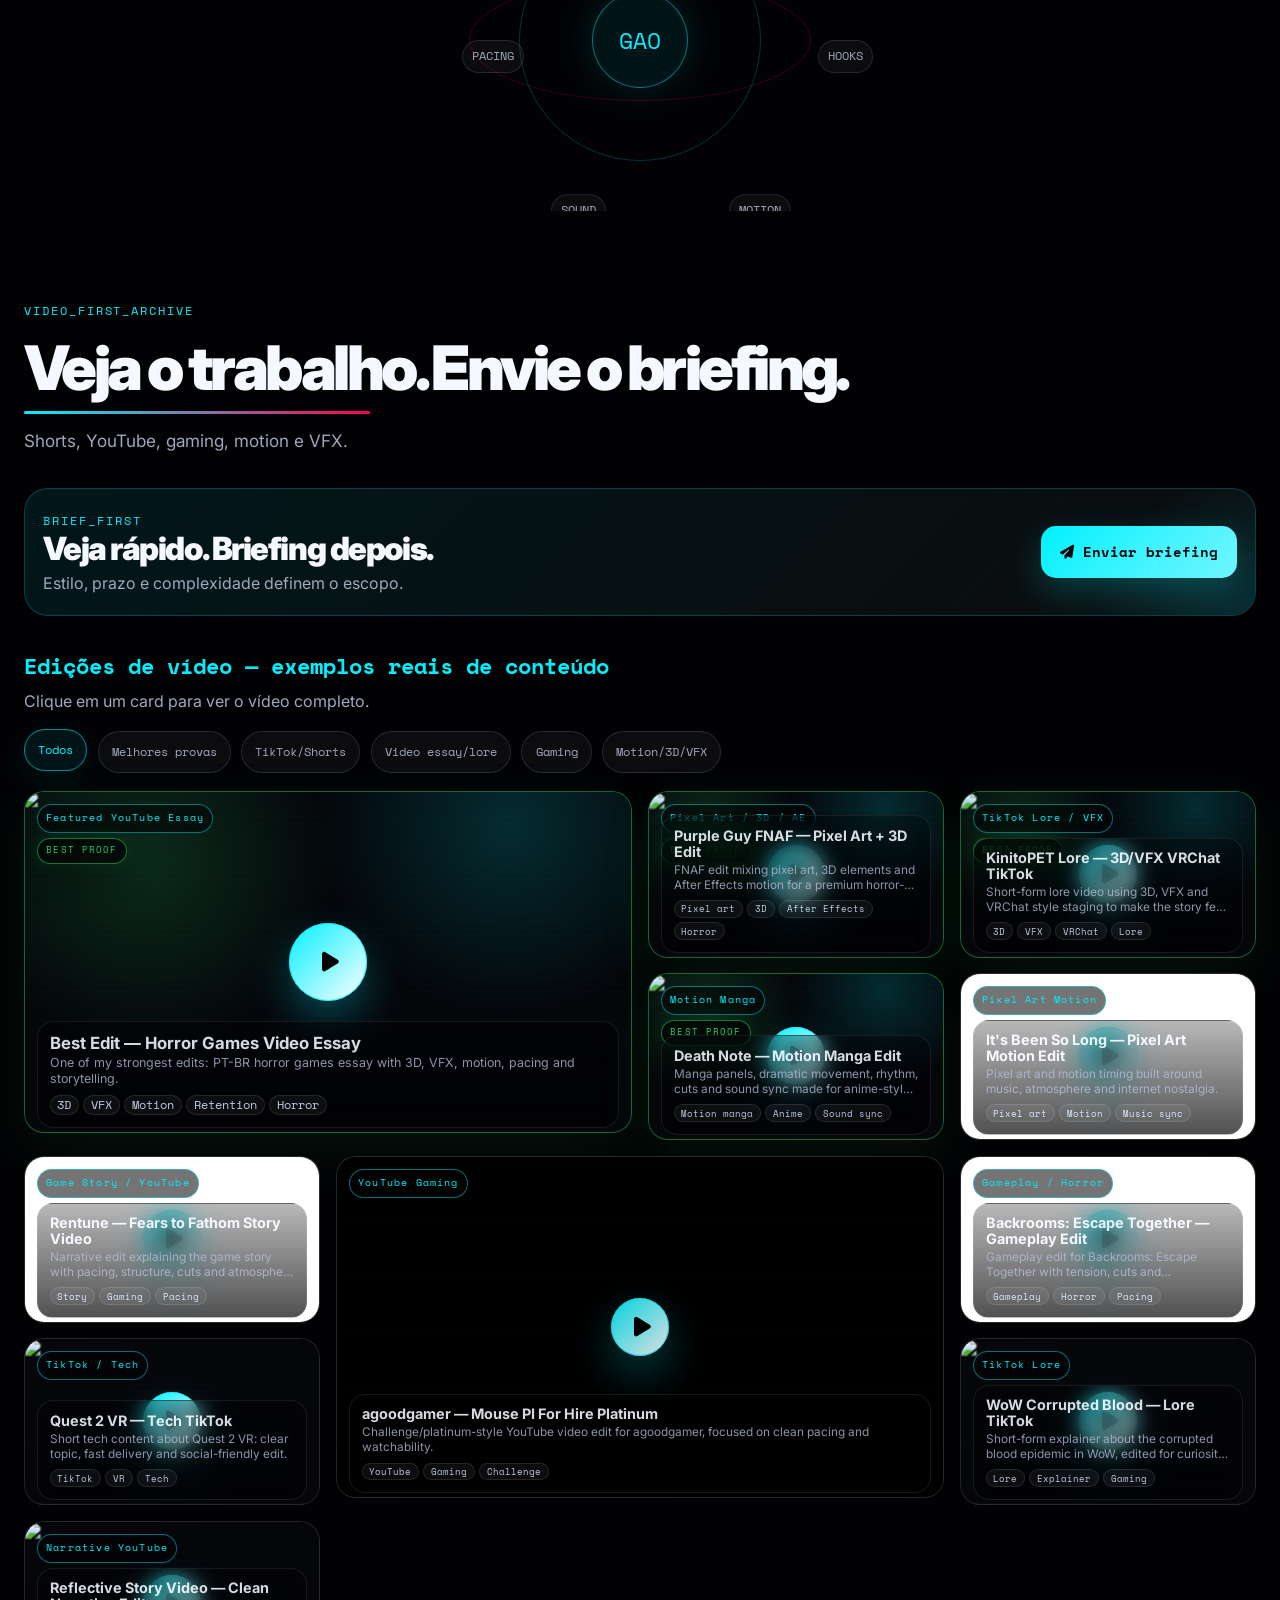
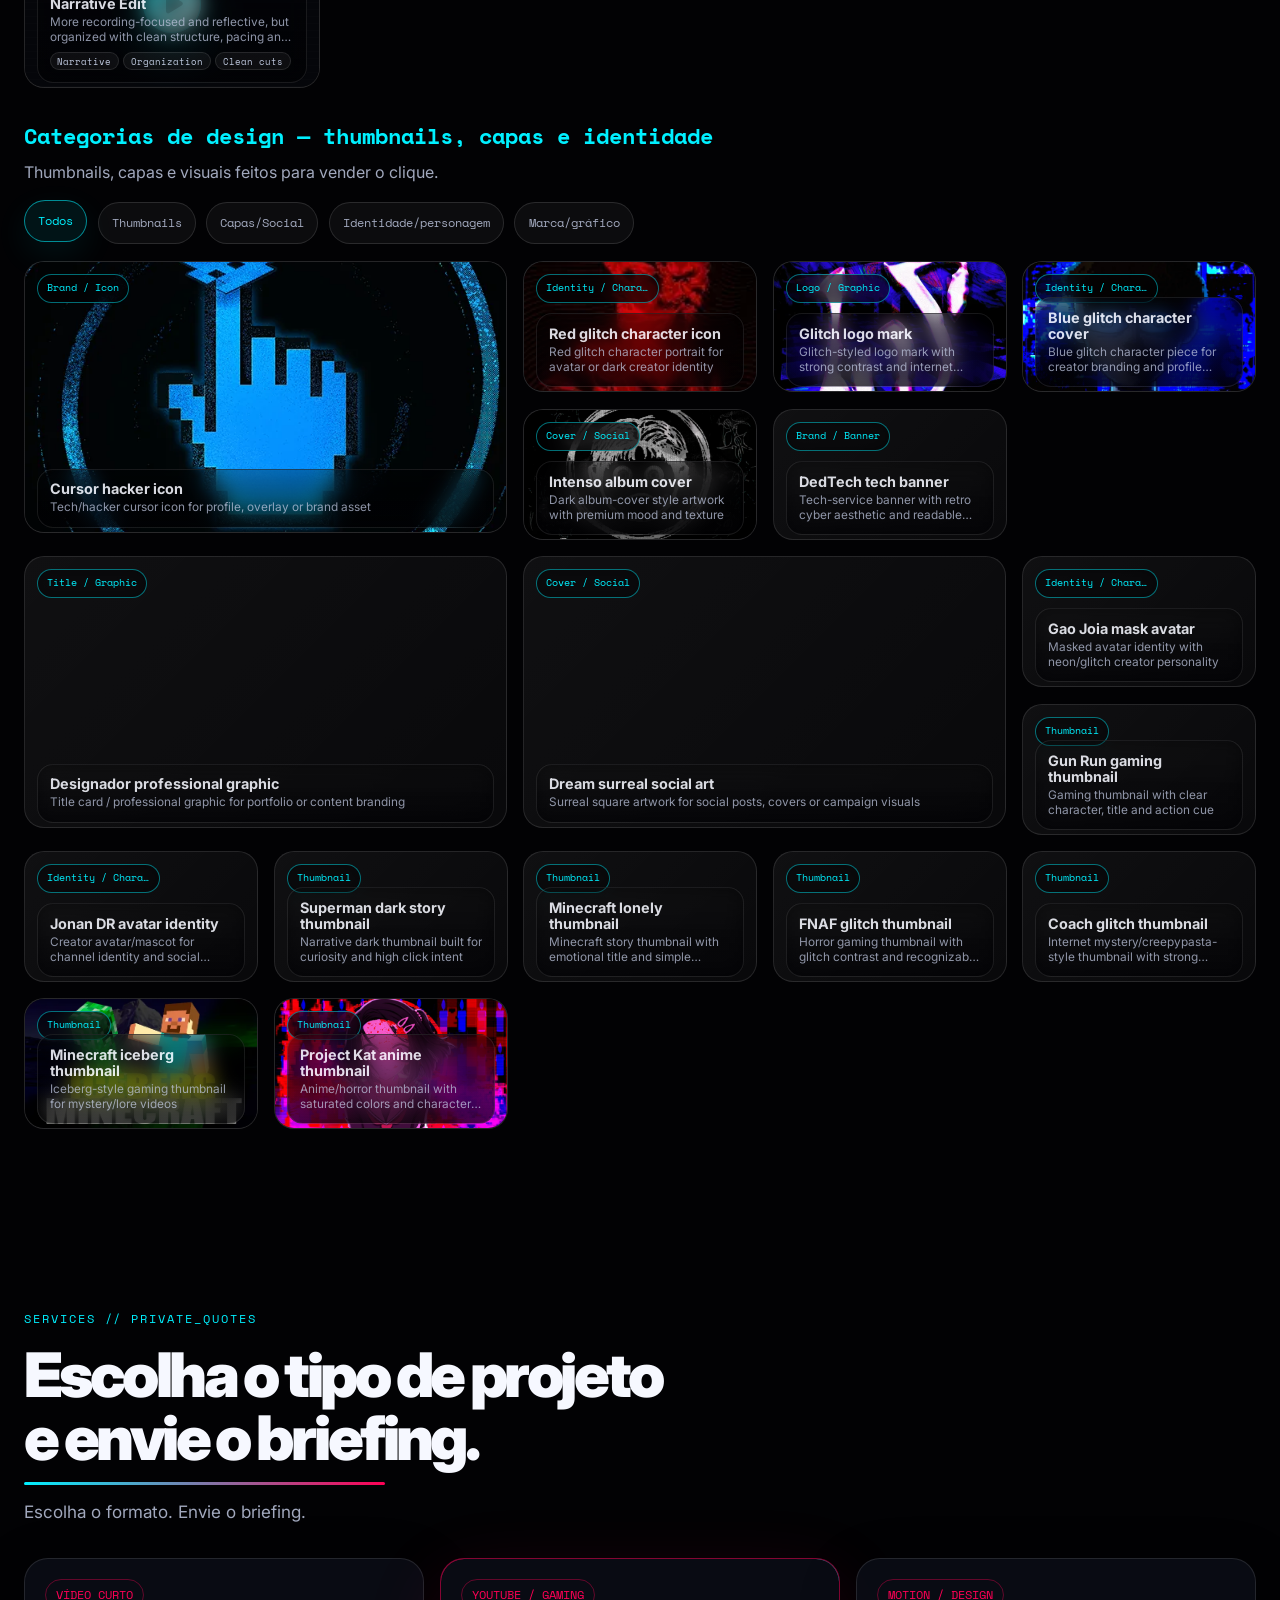
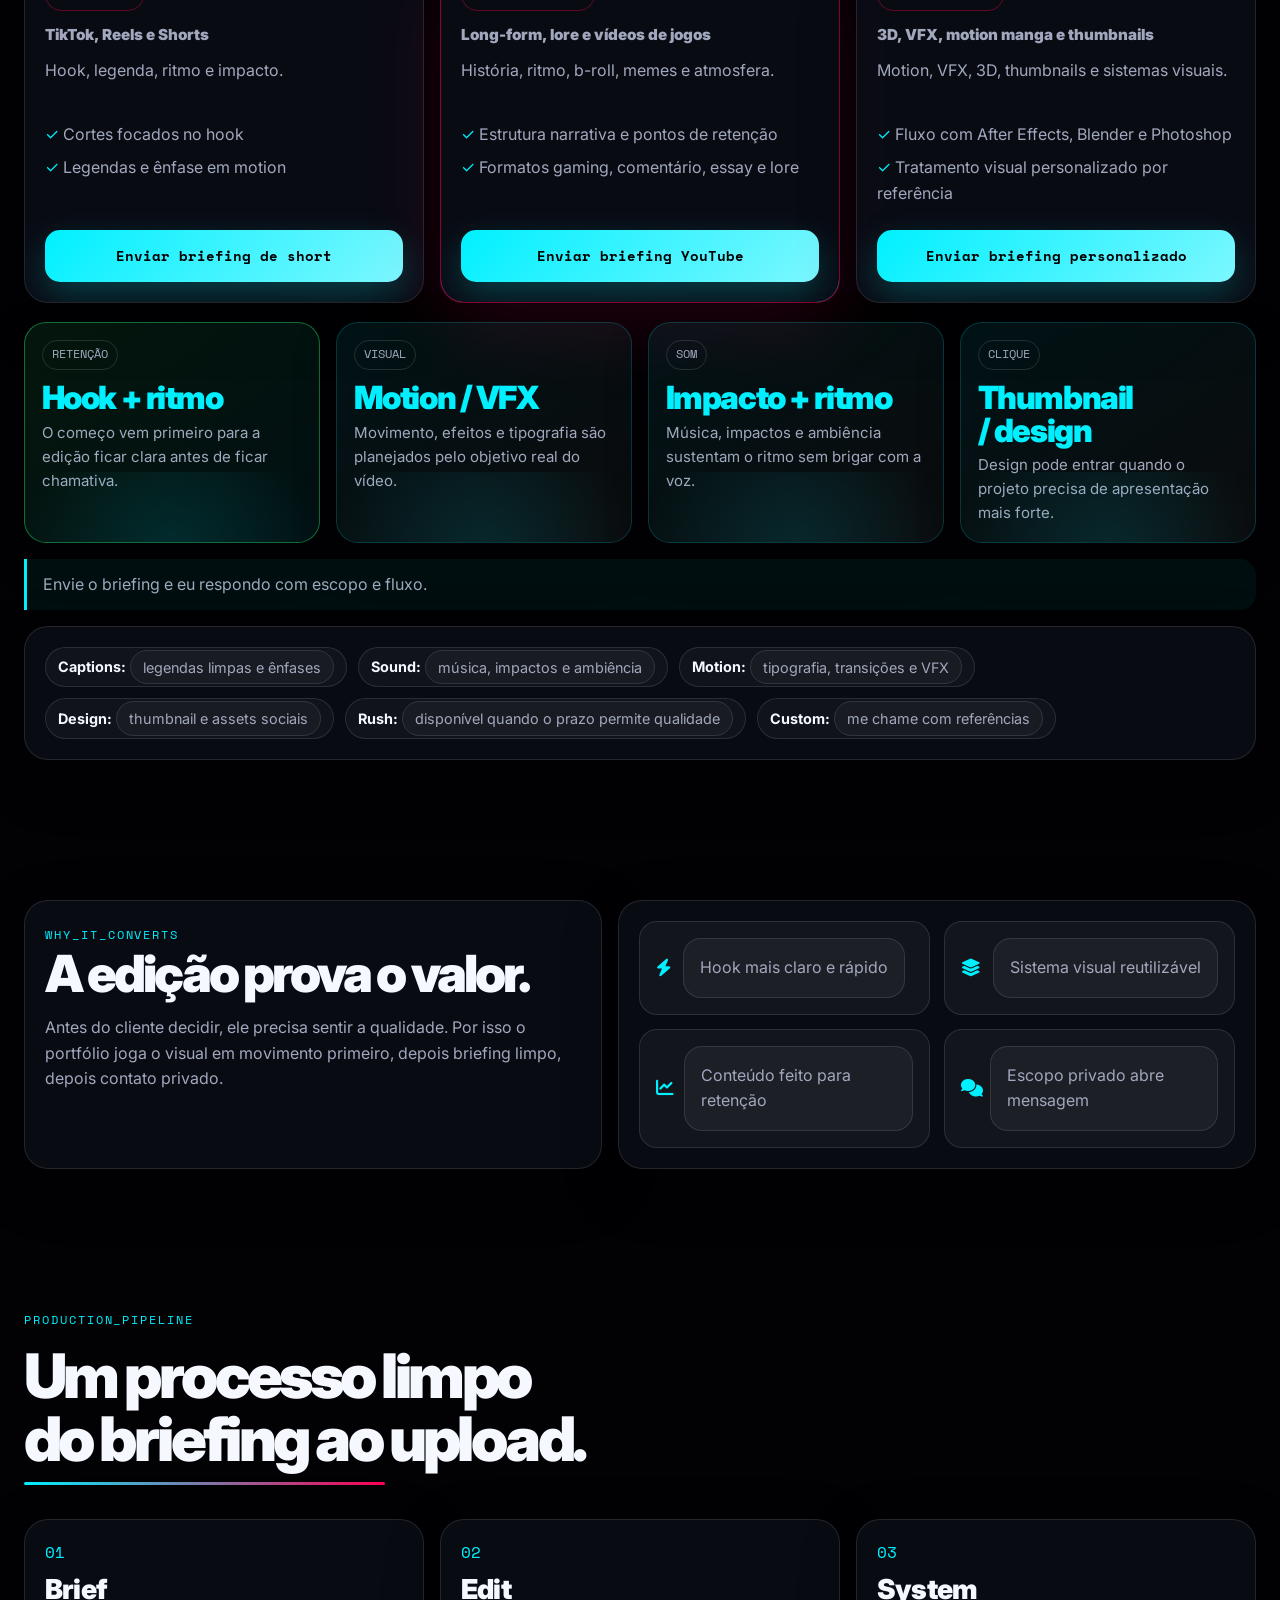
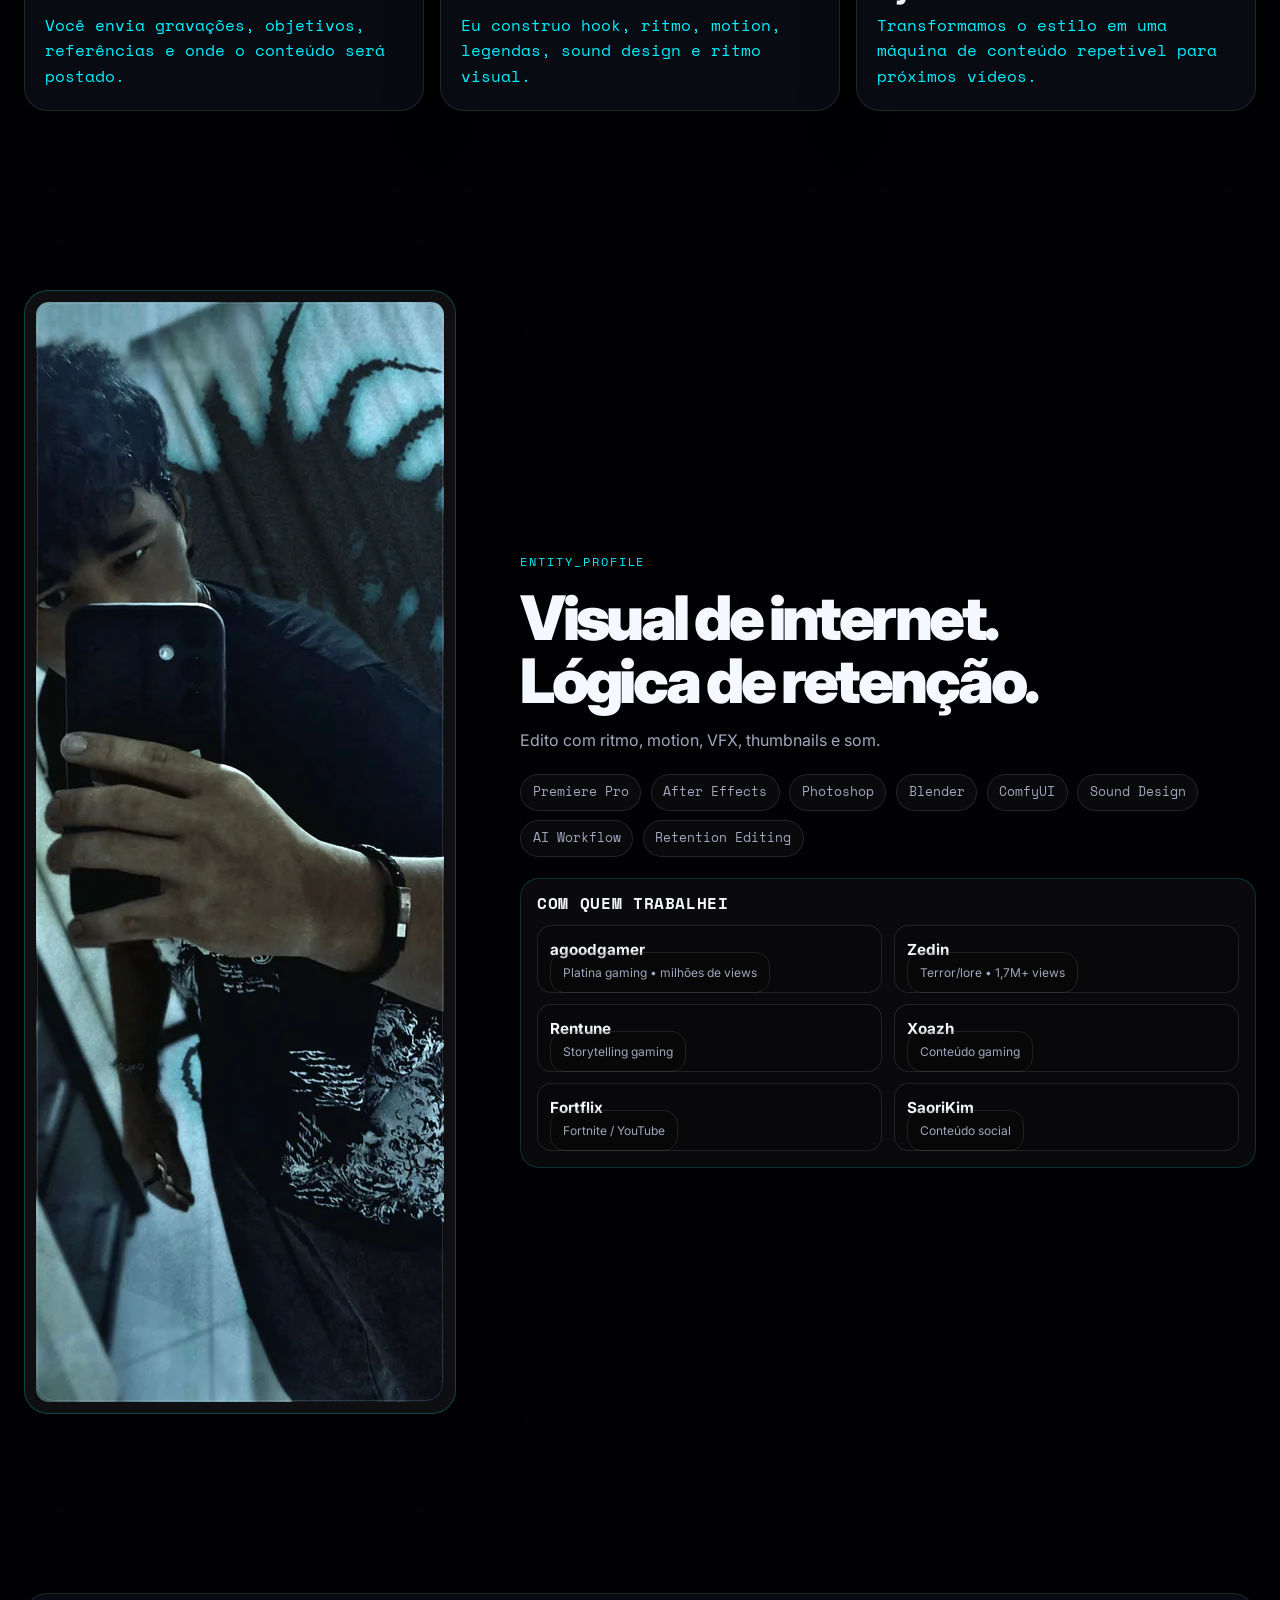
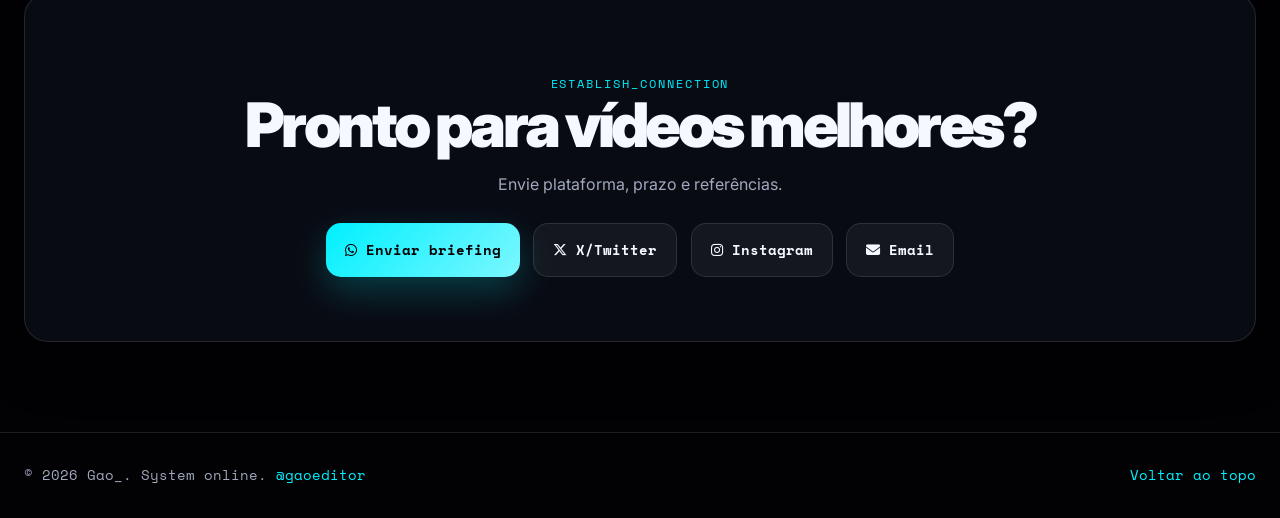
==== commit 5cf76f54: "Add files via upload" ====
--- a/index.html
+++ b/index.html
@@ -223,7 +223,6 @@
 <button aria-label="Close menu" class="nav__close" id="nav-close"><i aria-hidden="true" class="fas fa-times"></i></button>
 <a class="nav__link" href="#work"><span data-lang="en">Work</span><span data-lang="pt">Vídeos</span></a>
 <a class="nav__link" href="#services"><span data-lang="en">Services</span><span data-lang="pt">Serviços</span></a>
-<a class="nav__link" href="#presentation"><span data-lang="en">Showreel</span><span data-lang="pt">Apresentação</span></a>
 <a class="nav__link" href="#process"><span data-lang="en">Process</span><span data-lang="pt">Processo</span></a>
 <a class="nav__link" href="#about"><span data-lang="en">About</span><span data-lang="pt">Sobre</span></a>
 <a class="nav__link" href="#faq">FAQ</a>
@@ -266,7 +265,6 @@
 </div>
 <div class="hero__buttons">
 <a class="btn btn--primary" href="#work"><i aria-hidden="true" class="fas fa-play"></i><span data-lang="en">Watch edits first</span><span data-lang="pt">Ver edições primeiro</span></a>
-<a class="btn btn--ghost" href="#presentation"><i aria-hidden="true" class="fas fa-id-card-clip"></i><span data-lang="en">Watch 45s intro</span><span data-lang="pt">Ver apresentação 45s</span></a>
 <a class="btn btn--ghost" href="https://api.whatsapp.com/send?phone=5527997407774&amp;text=Hey%20Gao%2C%20I%20want%20a%20custom%20video%20editing%20quote.%0APlatform%3A%0AVideo%20type%3A%0AQuantity%3A%0ADeadline%3A%0AReferences%3A%0AScope%20notes%3A" rel="noopener" target="_blank"><i aria-hidden="true" class="fab fa-whatsapp"></i><span data-lang="en">Send brief</span><span data-lang="pt">Enviar briefing</span></a>
 </div>
 <div aria-label="Proof and service outcomes" class="proof-strip reveal">
@@ -319,33 +317,6 @@
 <span style="--i:3">PACING</span>
 <span style="--i:4">THUMBS</span>
 <span style="--i:5">RETENTION</span>
-</div>
-</section>
-<section class="presentation section-pad" id="presentation">
-<div class="container presentation__grid">
-<div class="presentation__copy reveal">
-<p class="eyebrow">VIDEO_APRESENTACAO</p>
-<h2><span data-lang="en">Watch the intro showreel.</span><span data-lang="pt">Assista à apresentação.</span></h2>
-<p><span data-lang="en">Use this space to show who you are, your editing styles and the type of visual quality clients can expect before they even open the full portfolio.</span><span data-lang="pt">Use este espaço para mostrar quem você é, seus estilos de edição e o nível visual que o cliente pode esperar antes mesmo de abrir o portfólio completo.</span></p>
-<div aria-label="Presentation video highlights" class="presentation__points">
-<span><i aria-hidden="true" class="fas fa-bolt"></i><span data-lang="en">Hook / retention</span><span data-lang="pt">Hook / retenção</span></span>
-<span><i aria-hidden="true" class="fas fa-wand-magic-sparkles"></i><span data-lang="en">Motion / VFX</span><span data-lang="pt">Motion / VFX</span></span>
-<span><i aria-hidden="true" class="fas fa-gamepad"></i><span data-lang="en">Gaming / PSX</span><span data-lang="pt">Gaming / PSX</span></span>
-</div>
-<a class="btn btn--primary" href="#contact"><i aria-hidden="true" class="fas fa-paper-plane"></i><span data-lang="en">Send a project brief</span><span data-lang="pt">Enviar briefing do projeto</span></a>
-</div>
-<div class="presentation__player reveal">
-<div class="presentation__screen presentation__screen--youtube" data-youtube-url="https://www.youtube.com/watch?v=COLOQUE_O_ID_DO_VIDEO_AQUI" id="presentation-youtube">
-<div class="presentation__fallback">
-<span class="presentation__play"><i aria-hidden="true" class="fas fa-play"></i></span>
-<strong><span data-lang="en">YouTube intro video</span><span data-lang="pt">Vídeo apresentação no YouTube</span></strong>
-<small><span data-lang="en">Edit data-youtube-url in index.html</span><span data-lang="pt">Edite o data-youtube-url no index.html</span></small>
-</div>
-</div>
-<div class="presentation__mini">
-<span>PSX</span><span>ADS</span><span>SHORTS</span><span>VFX</span><span>SAAS</span><span>GAMING</span>
-</div>
-</div>
 </div>
 </section>
 <section class="work section-pad" id="work">
--- a/style.css
+++ b/style.css
@@ -561,22 +561,6 @@
 /* =========================================================
    ESX / MOBILE UPGRADE + PRESENTATION VIDEO SECTION
    ========================================================= */
-.presentation{position:relative;overflow:hidden}
-.presentation::before{content:"";position:absolute;inset:6% auto auto 50%;width:min(38rem,90vw);height:min(38rem,90vw);background:radial-gradient(circle,rgba(0,240,255,.16),transparent 68%);filter:blur(20px);pointer-events:none;transform:translateX(-10%)}
-.presentation__grid{display:grid;grid-template-columns:minmax(0,.88fr) minmax(320px,1.12fr);gap:clamp(1.5rem,4vw,3.5rem);align-items:center}
-.presentation__copy,.presentation__player{position:relative;z-index:1}
-.presentation__copy p{font-size:clamp(1rem,1.35vw,1.18rem);max-width:680px;margin-bottom:1.2rem}
-.presentation__points{display:grid;gap:.65rem;margin:1.4rem 0 1.6rem}
-.presentation__points span{display:flex;align-items:center;gap:.7rem;color:#dce8ff;border:1px solid rgba(255,255,255,.11);background:rgba(255,255,255,.045);border-radius:16px;padding:.8rem .9rem;box-shadow:0 12px 36px rgba(0,0,0,.18)}
-.presentation__points i{color:var(--cyan);filter:drop-shadow(0 0 10px rgba(0,240,255,.38))}
-.presentation__player{border:1px solid rgba(0,240,255,.32);border-radius:calc(var(--radius) + 8px);padding:.85rem;background:linear-gradient(145deg,rgba(255,255,255,.075),rgba(255,255,255,.025));box-shadow:0 24px 80px rgba(0,0,0,.35),0 0 0 1px rgba(255,255,255,.04) inset;overflow:hidden}
-.presentation__player::before{content:"";position:absolute;inset:0;background:linear-gradient(120deg,transparent,rgba(0,240,255,.08),transparent);transform:translateX(-100%);animation:presentationSweep 6s ease-in-out infinite;pointer-events:none}
-.presentation__screen{position:relative;aspect-ratio:9/16;max-height:72vh;margin:auto;border-radius:26px;overflow:hidden;background:radial-gradient(circle at 50% 28%,rgba(0,240,255,.18),transparent 42%),#04070d;border:1px solid rgba(255,255,255,.12)}
-.presentation__screen video{width:100%;height:100%;object-fit:cover;background:#04070d;position:relative;z-index:2}
-.presentation__screen video:not([src]){display:none}
-.presentation__fallback{position:absolute;inset:0;z-index:1;display:grid;place-items:center;text-align:center;padding:2rem;background:linear-gradient(180deg,rgba(0,0,0,.08),rgba(0,0,0,.48)),radial-gradient(circle at 50% 32%,rgba(0,240,255,.13),transparent 38%)}
-.presentation__fallback strong{font-size:clamp(1.35rem,4vw,2rem);line-height:1.05;max-width:12ch}.presentation__fallback small{font-family:var(--mono);color:var(--muted);font-size:.72rem}.presentation__play{width:72px;height:72px;border-radius:50%;display:grid;place-items:center;border:1px solid rgba(0,240,255,.55);background:rgba(0,240,255,.12);color:var(--cyan);box-shadow:0 0 35px rgba(0,240,255,.25)}
-.presentation__mini{display:flex;flex-wrap:wrap;gap:.45rem;margin-top:.85rem}.presentation__mini span{font-family:var(--mono);font-size:.7rem;color:var(--cyan);border:1px solid rgba(0,240,255,.24);background:rgba(0,240,255,.06);border-radius:999px;padding:.35rem .55rem}
 @keyframes presentationSweep{0%,55%{transform:translateX(-110%);opacity:0}70%{opacity:1}100%{transform:translateX(110%);opacity:0}}
 
 @media (max-width: 768px){
@@ -590,7 +574,6 @@
   h1{font-size:clamp(2.55rem,16vw,4.25rem);letter-spacing:-.075em}.hero__lead{font-size:1rem;margin-top:.9rem}.hero__badges{gap:.45rem;margin:1rem 0}.hero__badges span{font-size:.68rem;padding:.42rem .55rem}.hero__buttons{display:grid;grid-template-columns:1fr;gap:.65rem}.btn{width:100%;min-height:50px;padding:.82rem .9rem;font-size:.78rem;border-radius:14px}
   .hero__panel{transform:none}.status-card{padding:1rem}.video-preview-stack{height:auto;aspect-ratio:16/10}.video-preview-stack img{border-radius:16px}
   .stats .container,.service-detail-grid,.per-video-grid,.faq__grid,.contact__actions{grid-template-columns:1fr!important}.stat,.price-card,.micro-offer,.faq__item,.contact__box,.conversion-card,.conversion-list{border-radius:20px;background:linear-gradient(145deg,rgba(255,255,255,.075),rgba(255,255,255,.028));box-shadow:0 16px 52px rgba(0,0,0,.24)}
-  .presentation__grid{grid-template-columns:1fr;gap:1rem}.presentation__copy{order:1}.presentation__player{order:0;padding:.55rem;border-radius:24px}.presentation__screen{max-height:none;width:min(100%,390px);border-radius:22px}.presentation__points{gap:.5rem;margin:1rem 0}.presentation__points span{padding:.68rem .72rem;font-size:.9rem}.presentation__mini{justify-content:center}.presentation__mini span{font-size:.62rem}
   .section-head{margin-bottom:1.15rem}.section-head p{font-size:.95rem}.work__cta,.visual-offer-banner,.per-video-hero{border-radius:20px;padding:1rem}.filter-row{margin:.8rem -0.55rem 1rem;padding-inline:.55rem}.filter-chip{min-height:40px;font-size:.68rem}
   .gallery,.gallery--video{grid-template-columns:1fr!important;gap:.85rem}.work__card{min-height:270px;border-radius:20px}.video-preview-media,.work__img{min-height:270px}.portfolio-card-copy{left:.55rem;right:.55rem;bottom:.55rem;border-radius:14px;background:linear-gradient(180deg,rgba(2,2,4,.2),rgba(2,2,4,.84))}.portfolio-card-copy strong{font-size:.86rem}.portfolio-card-copy span{font-size:.68rem}.video-card .big-play{width:54px;height:54px}.video-featured-badge{top:2.45rem}
   .about__grid{grid-template-columns:1fr!important;gap:1.2rem}.about__image{max-width:380px;margin-inline:auto}.chips{gap:.45rem}.chips span{font-size:.68rem;padding:.38rem .55rem}
@@ -600,7 +583,7 @@
 
 @media (max-width: 430px){
   .container{width:calc(100% - .8rem)}
-  h2{font-size:2rem}.eyebrow{font-size:.66rem}.hero-shell{padding:.8rem}.hero__badges span{font-size:.62rem}.presentation__screen{width:100%}.presentation__fallback{padding:1.2rem}.presentation__play{width:60px;height:60px}.work__card,.video-preview-media,.work__img{min-height:238px}.portfolio-card-copy strong{font-size:.78rem}.portfolio-card-copy span{display:-webkit-box;-webkit-line-clamp:2;-webkit-box-orient:vertical;overflow:hidden}.video-skill-row span{font-size:.48rem}.nav__toggle,.lang{min-height:40px;width:40px}.lang{font-size:.65rem;padding:0}.nav{height:62px}.page-loader small{font-size:.6rem;letter-spacing:.14em}
+  h2{font-size:2rem}.eyebrow{font-size:.66rem}.hero-shell{padding:.8rem}.hero__badges span{font-size:.62rem}.work__card,.video-preview-media,.work__img{min-height:238px}.portfolio-card-copy strong{font-size:.78rem}.portfolio-card-copy span{display:-webkit-box;-webkit-line-clamp:2;-webkit-box-orient:vertical;overflow:hidden}.video-skill-row span{font-size:.48rem}.nav__toggle,.lang{min-height:40px;width:40px}.lang{font-size:.65rem;padding:0}.nav{height:62px}.page-loader small{font-size:.6rem;letter-spacing:.14em}
 }
 
 /* =========================================================
@@ -612,13 +595,12 @@
 .language-gate__panel{width:min(94vw,520px);border:1px solid rgba(0,240,255,.32);background:linear-gradient(145deg,rgba(255,255,255,.105),rgba(255,255,255,.035));box-shadow:0 28px 90px rgba(0,0,0,.55),0 0 0 1px rgba(255,255,255,.04) inset;border-radius:28px;padding:clamp(1.1rem,4vw,2rem);text-align:center;position:relative;overflow:hidden}
 .language-gate__panel::before{content:"";position:absolute;inset:0;background:linear-gradient(120deg,transparent,rgba(255,204,0,.1),transparent);transform:translateX(-100%);animation:presentationSweep 5s ease-in-out infinite;pointer-events:none}
 .language-gate__panel>*{position:relative;z-index:1}.language-gate__panel h2{font-size:clamp(2rem,8vw,3.2rem);margin:.25rem 0 .5rem}.language-gate__panel p{color:var(--muted);margin:0 auto 1.25rem;max-width:32ch}.language-gate__actions{display:grid;grid-template-columns:1fr 1fr;gap:.7rem}.language-gate__btn{min-height:58px;border-radius:16px;border:1px solid rgba(255,255,255,.14);background:rgba(255,255,255,.06);color:var(--text);font-weight:900;text-transform:uppercase;letter-spacing:.08em;cursor:pointer}.language-gate__btn--hot{background:linear-gradient(135deg,var(--yellow),#fff06a);color:#050505;border-color:rgba(255,204,0,.6);box-shadow:0 14px 42px rgba(255,204,0,.18)}
-.presentation__screen--youtube iframe{position:absolute;inset:0;width:100%;height:100%;border:0;z-index:2;background:#04070d}.presentation__screen--youtube.is-loaded .presentation__fallback{display:none}.presentation__fallback{cursor:pointer}.presentation__screen--youtube::after{content:"YOUTUBE URL";position:absolute;top:.75rem;left:.75rem;z-index:3;font-family:var(--mono);font-size:.62rem;letter-spacing:.12em;color:var(--yellow);background:rgba(0,0,0,.5);border:1px solid rgba(255,204,0,.28);border-radius:999px;padding:.28rem .48rem}.presentation__screen--youtube.is-loaded::after{display:none}
 
 /* Make the site feel sharper and less text-heavy */
-.hero__lead,.section-head p,.presentation__copy p,.about__copy p,.contact__box p{max-width:58ch}.price-card ul{margin-top:.9rem}.price-card li:nth-child(n+3){display:none}.portfolio-card-copy span{display:-webkit-box;-webkit-line-clamp:2;-webkit-box-orient:vertical;overflow:hidden}.clients{font-size:.95rem}
+.hero__lead,.section-head p,.about__copy p,.contact__box p{max-width:58ch}.price-card ul{margin-top:.9rem}.price-card li:nth-child(n+3){display:none}.portfolio-card-copy span{display:-webkit-box;-webkit-line-clamp:2;-webkit-box-orient:vertical;overflow:hidden}.clients{font-size:.95rem}
 @media (max-width:768px){
   .language-gate{align-items:end}.language-gate__panel{border-radius:24px 24px 0 0;width:100%;padding:1.1rem}.language-gate__actions{grid-template-columns:1fr}.language-gate__btn{min-height:54px}
-  .hero__lead,.section-head p,.presentation__copy p,.about__copy p,.contact__box p{font-size:.95rem;line-height:1.55}.deal-strip small,.hero__badges span:nth-child(n+3),.terminal__body .task:nth-child(n+4),.presentation__points span:nth-child(n+3),.clients{display:none!important}
+  .hero__lead,.section-head p,.about__copy p,.contact__box p{font-size:.95rem;line-height:1.55}.deal-strip small,.hero__badges span:nth-child(n+3),.terminal__body .task:nth-child(n+4),.clients{display:none!important}
   .portfolio-card-copy span,.video-skill-row{display:none!important}.work__cta p,.visual-offer-banner p,.per-video-hero p{display:none}.price-card p{font-size:.92rem}.price-card ul{display:none}.about .chips span:nth-child(n+7){display:none}
 }
 
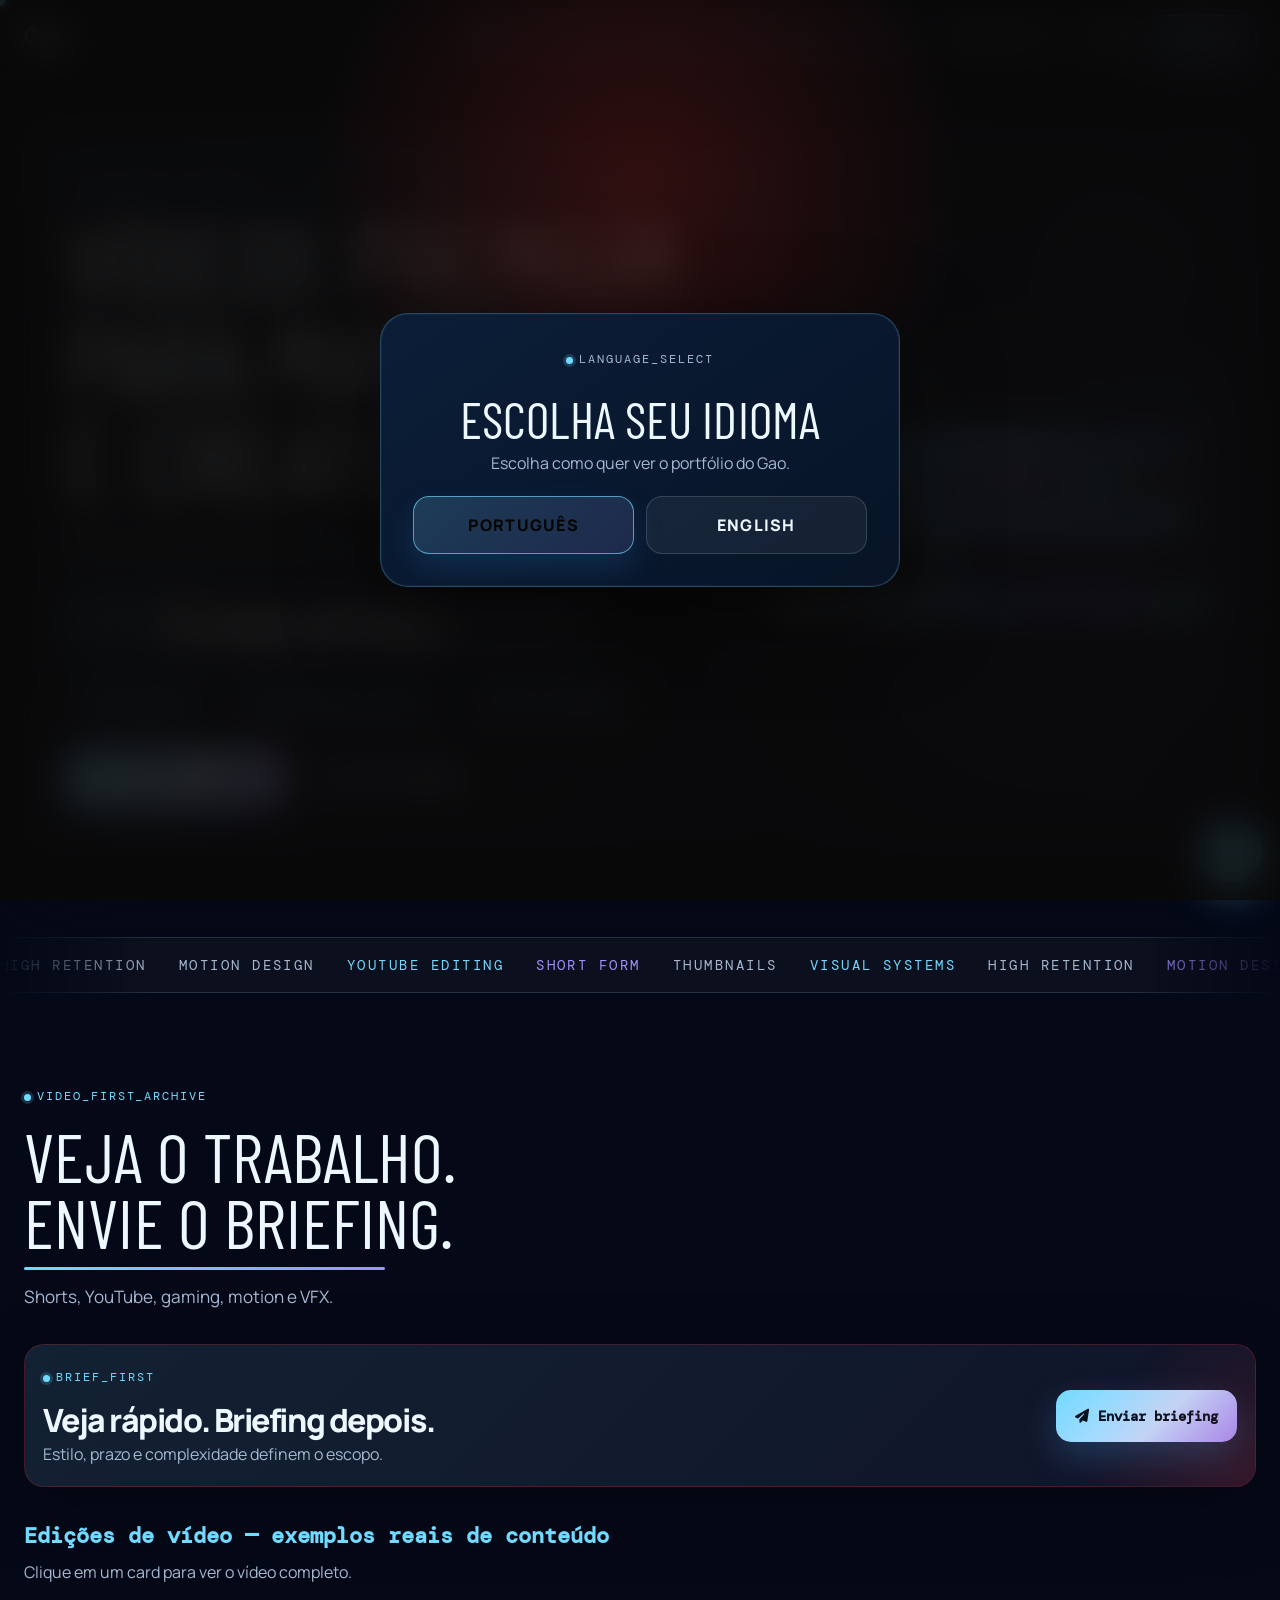
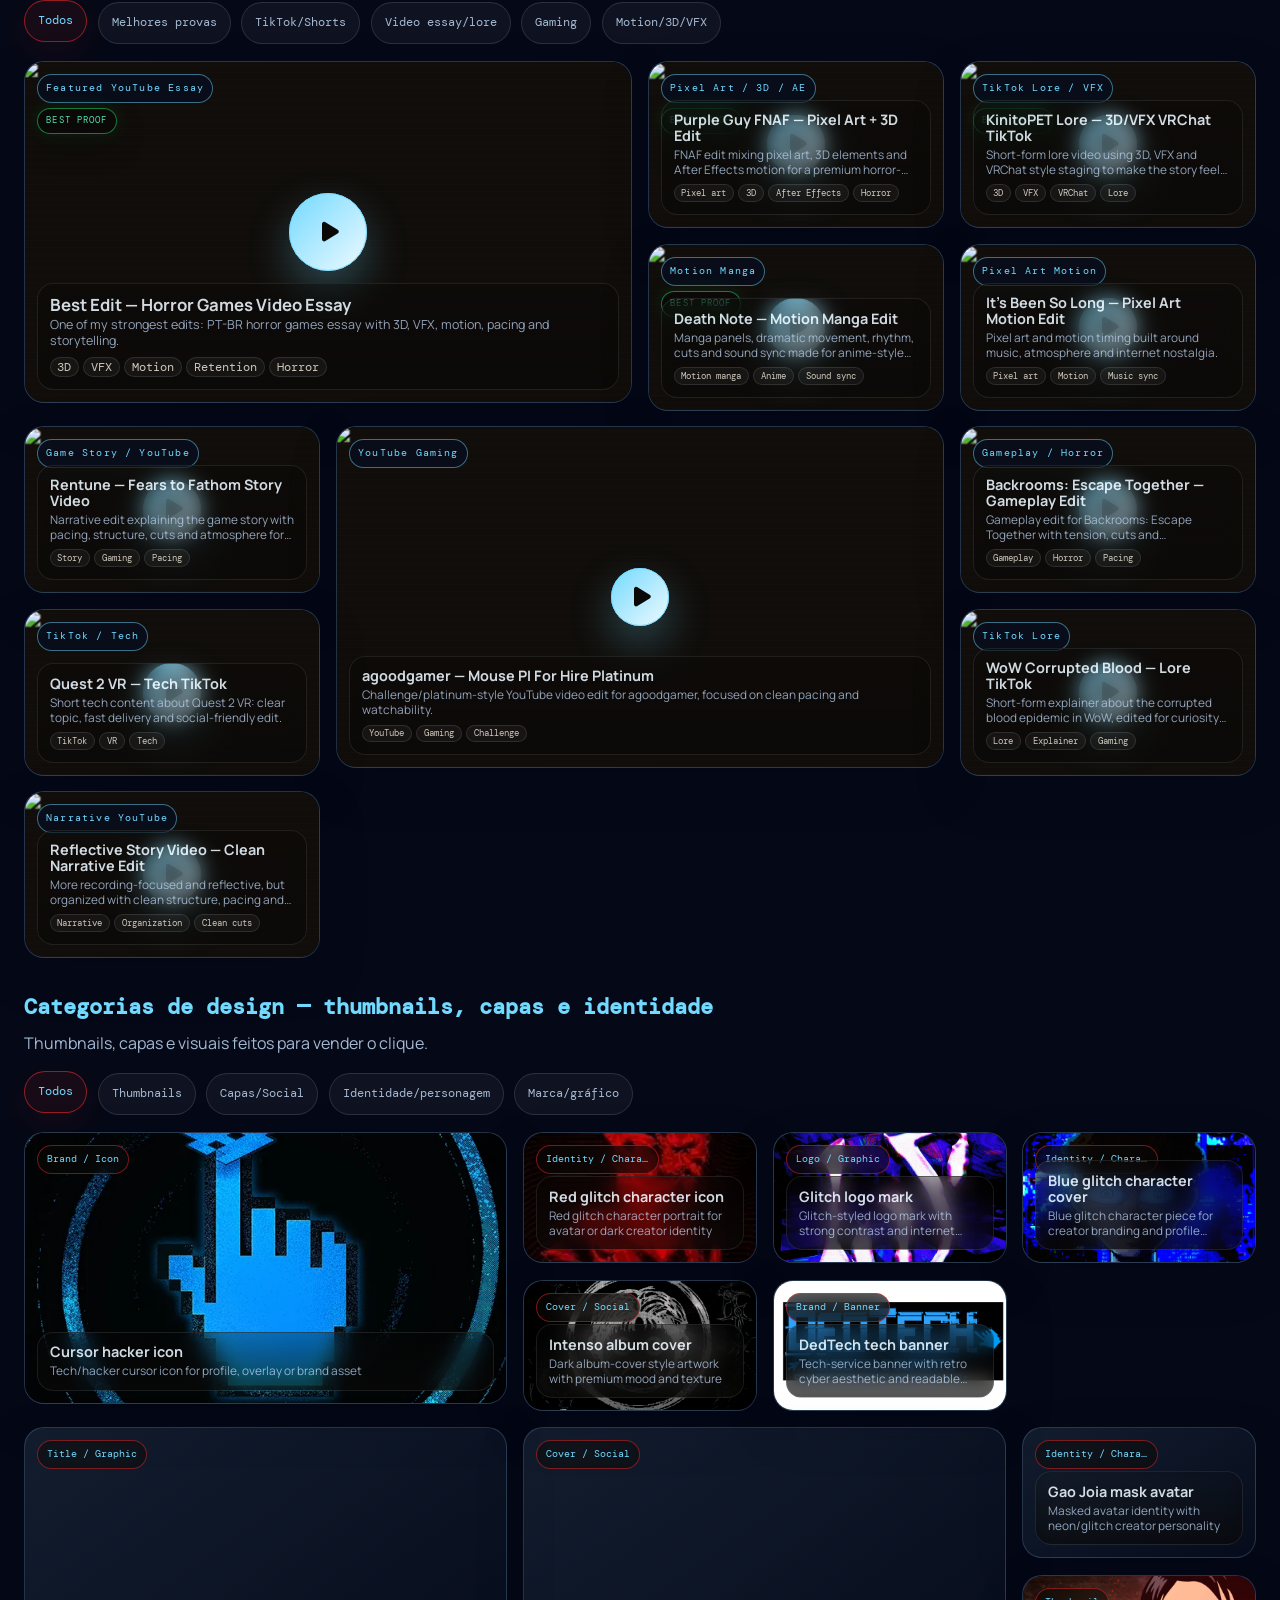
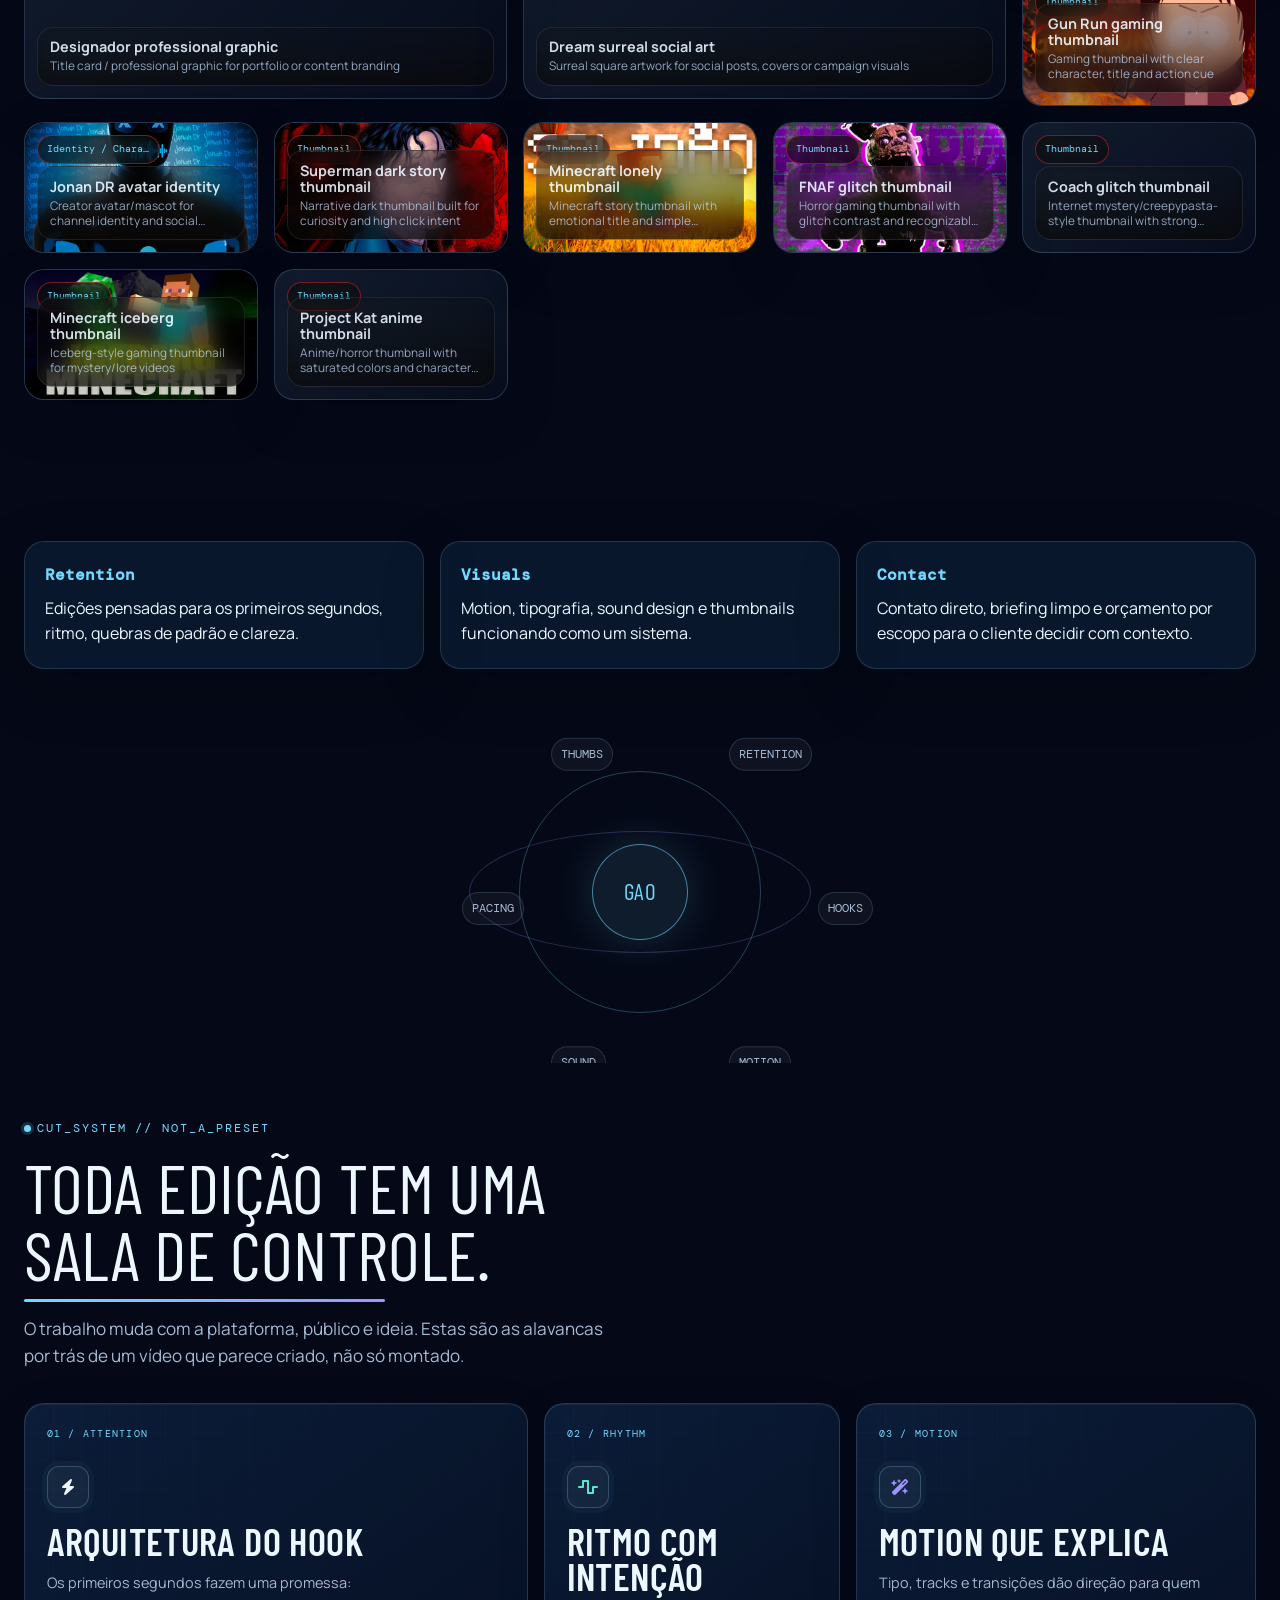
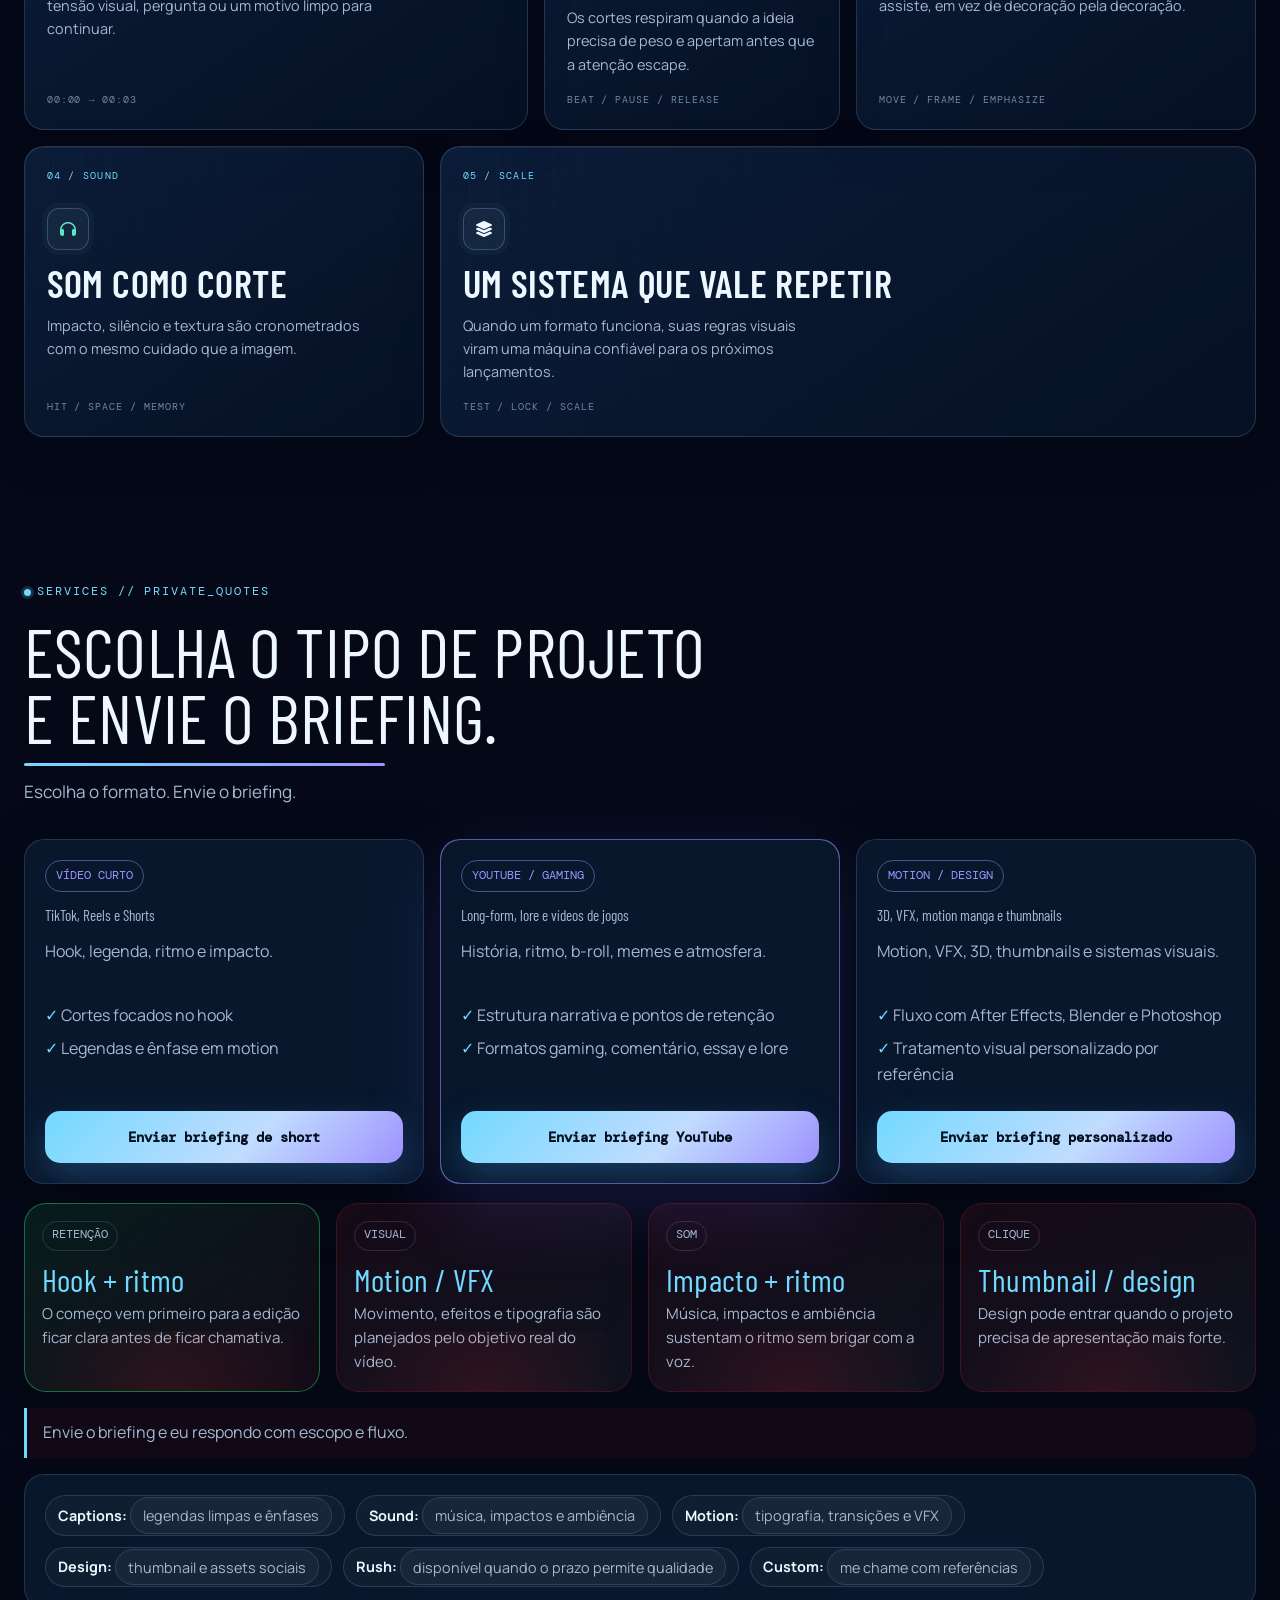
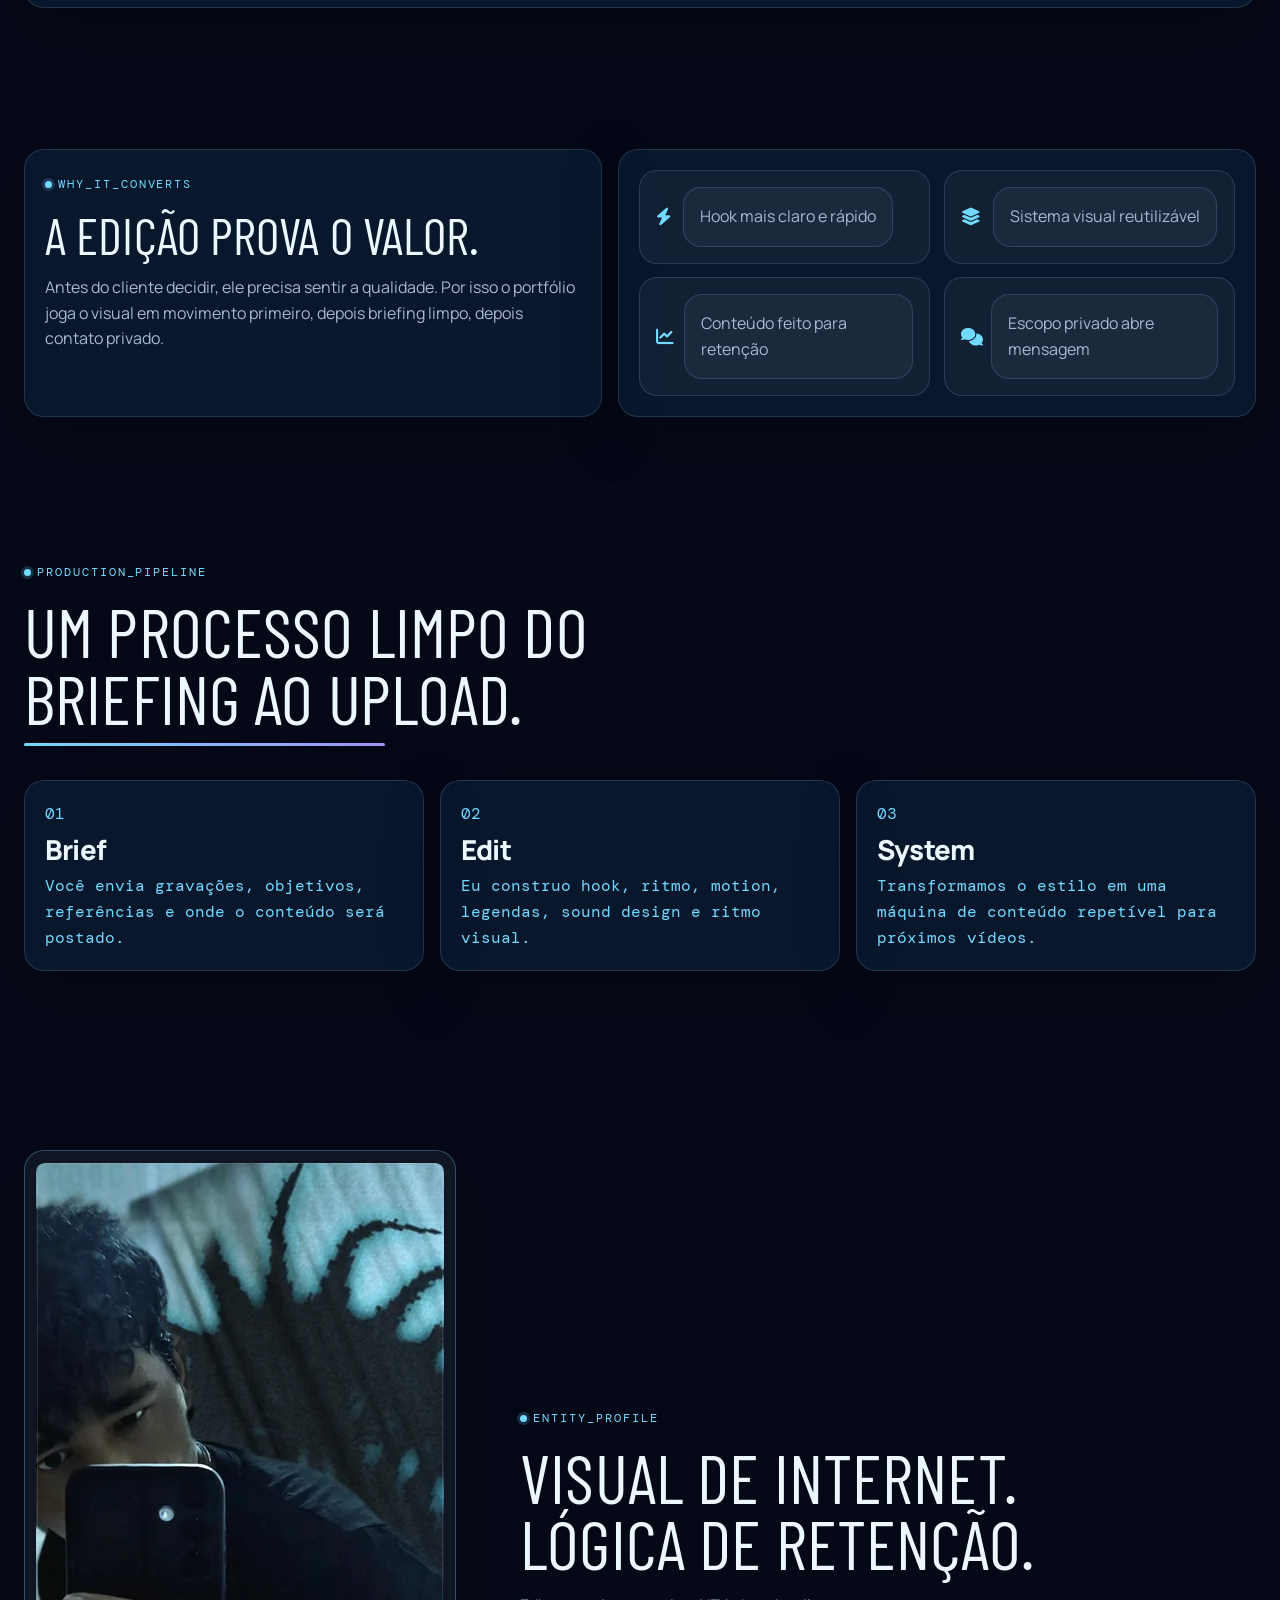
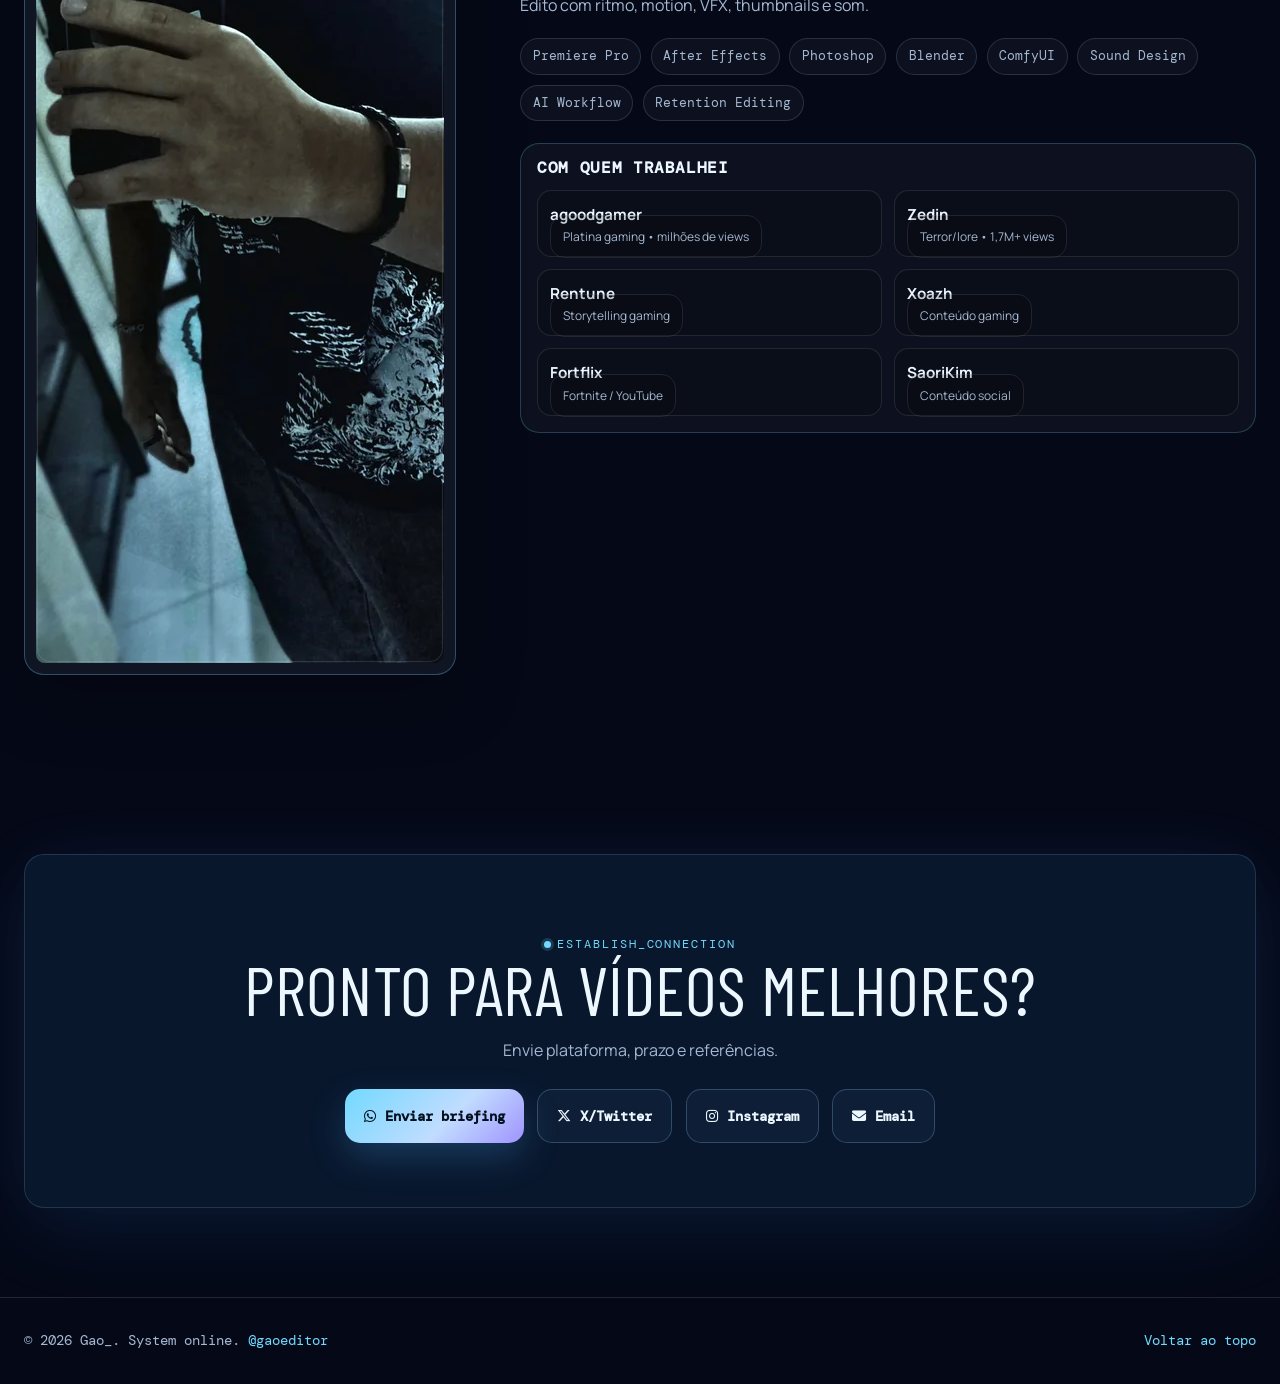
==== commit 69b38029: "Add files via upload" ====
--- a/index.html
+++ b/index.html
@@ -36,15 +36,19 @@
 <link href="https://cdnjs.cloudflare.com" rel="preconnect"/>
 <link href="https://img.youtube.com" rel="preconnect"/>
 <link href="https://www.youtube.com" rel="dns-prefetch"/>
-<link href="https://fonts.googleapis.com/css2?family=Inter:wght@400;600;700;800;900&amp;family=Space+Mono:wght@400;700&amp;display=swap" rel="stylesheet"/>
+<link href="https://fonts.googleapis.com/css2?family=Barlow+Condensed:wght@500;600;700&amp;family=DM+Mono:wght@400;500&amp;family=Manrope:wght@400;500;600;700;800&amp;display=swap" rel="stylesheet"/>
 <link href="https://cdnjs.cloudflare.com/ajax/libs/font-awesome/6.5.2/css/all.min.css" rel="stylesheet"/>
 <link as="image" fetchpriority="high" href="imagens/optimized/20260430-194126.webp" rel="preload" type="image/webp"/>
 <script>
-    // PC animations ON by default, even when the desktop OS has reduced-motion enabled.
-    // Add ?motion=off to the URL only when you intentionally want still mode.
+    // Respect the visitor's reduced-motion preference. ?motion=on is an
+    // intentional opt-in; ?motion=off always keeps the presentation still.
     (function(){
       var off = false;
-      try { off = new URLSearchParams(location.search).get('motion') === 'off'; } catch(e) {}
+      try {
+        var motion = new URLSearchParams(location.search).get('motion');
+        var prefersStill = window.matchMedia && window.matchMedia('(prefers-reduced-motion: reduce)').matches;
+        off = motion === 'off' || (motion !== 'on' && prefersStill);
+      } catch(e) {}
       document.documentElement.classList.toggle('motion-on', !off);
       document.documentElement.classList.toggle('motion-reduced', off);
       document.documentElement.dataset.motion = off ? 'off' : 'on';
@@ -206,6 +210,7 @@
 </div>
 </div>
 
+<div aria-hidden="true" class="grain"></div>
 <div aria-hidden="true" class="bg">
 <div class="bg__orb bg__orb--cyan"></div>
 <div class="bg__orb bg__orb--pink"></div>
@@ -215,6 +220,7 @@
 <div class="bg__stars" id="bg-stars"></div>
 <div class="bg__rings"></div>
 <div class="bg__comets" id="bg-comets"></div>
+<div class="bg__particles" id="bg-particles"></div>
 </div>
 <header class="header" id="top">
 <nav aria-label="Main navigation" class="nav container">
@@ -229,6 +235,7 @@
 <a class="nav__link" href="#contact"><span data-lang="en">Contact</span><span data-lang="pt">Contato</span></a>
 </div>
 <div class="nav__actions">
+<span class="hud-tc" id="hud-timecode"><i></i><b>00:00:00:00</b></span>
 <button aria-label="Switch language" class="lang" id="lang-btn" type="button">EN/PT</button>
 <a class="nav__cta contact-choice-trigger" href="#"><span data-lang="en">Get quote</span><span data-lang="pt">Orçamento</span></a>
 <button aria-expanded="false" aria-label="Open menu" class="nav__toggle" id="nav-toggle" type="button"><i aria-hidden="true" class="fas fa-bars"></i></button>
@@ -243,6 +250,26 @@
 <span class="shape shape--three"></span>
 </div>
 <div class="container hero__grid hero-shell">
+<div aria-hidden="true" class="hero-reel" id="hero-reel">
+<div class="hero-reel__row hero-reel__row--one">
+<figure><img alt="" decoding="async" src="imagens/optimized/gunrun-thumb.webp"/></figure>
+<figure><img alt="" decoding="async" src="imagens/optimized/jonan-falante.webp"/></figure>
+<figure><img alt="" decoding="async" src="imagens/optimized/loucura-superman-tristesa.webp"/></figure>
+<figure><img alt="" decoding="async" src="imagens/optimized/teste-fnaf.webp"/></figure>
+<figure><img alt="" decoding="async" src="imagens/optimized/gunrun-thumb.webp"/></figure>
+<figure><img alt="" decoding="async" src="imagens/optimized/jonan-falante.webp"/></figure>
+</div>
+<div class="hero-reel__row hero-reel__row--two">
+<figure><img alt="" decoding="async" src="imagens/optimized/minecraft-solitario.webp"/></figure>
+<figure><img alt="" decoding="async" src="imagens/optimized/thumb-iceberg-minecraft.webp"/></figure>
+<figure><img alt="" decoding="async" src="imagens/optimized/cover-intenso-album.webp"/></figure>
+<figure><img alt="" decoding="async" src="imagens/optimized/dedtech-png-transa.webp"/></figure>
+<figure><img alt="" decoding="async" src="imagens/optimized/minecraft-solitario.webp"/></figure>
+<figure><img alt="" decoding="async" src="imagens/optimized/thumb-iceberg-minecraft.webp"/></figure>
+</div>
+<span class="hero-reel__label hero-reel__label--top">SELECTED_FRAMES / GAO_ARCHIVE</span>
+<span class="hero-reel__label hero-reel__label--bottom">PLAYHEAD / LIVE</span>
+</div>
 <div class="hero__copy reveal">
 <p class="eyebrow">VIDEO-FIRST PORTFOLIO // EDITING // THUMBNAILS // VISUAL CONTENT</p>
 <h1>
@@ -250,8 +277,8 @@
 <span data-lang="pt">Vídeos premium para marcas e creators.</span>
 </h1>
 <p class="hero__lead">
-<span data-lang="en">Retention, motion, subtitles and sound. Send the brief, I build the scope.</span>
-<span data-lang="pt">Retenção, motion, legendas e som. Você manda o briefing, eu monto o escopo.</span>
+<span data-lang="en">Video that holds attention. Motion that gives the idea a shape.</span>
+<span data-lang="pt">Vídeo que segura atenção. Motion que dá forma para a ideia.</span>
 </p>
 <div aria-label="Private scope after brief" class="deal-strip reveal">
 <span class="deal-strip__kicker"><span data-lang="en">Brief first</span><span data-lang="pt">Briefing</span></span>
@@ -274,17 +301,30 @@
 </div>
 </div>
 <div class="hero__panel reveal">
-<div class="terminal">
-<div class="terminal__top"><span></span><span></span><span></span></div>
-<div class="terminal__body">
-<p><b>Gao.editVisual()</b></p>
-<p class="typing" id="typing-line">loading visual content engine...</p>
-<div aria-hidden="true" class="terminal__bars">
-<span style="--w:96%"></span>
-<span style="--w:84%"></span>
-<span style="--w:91%"></span>
-</div>
-<p class="terminal__muted">HOOK // CUT // CAPTION // MOTION // SOUND // THUMB</p>
+<div class="deck" id="hero-deck">
+<div class="deck__bezel">
+<span class="deck__rec"><i></i>REC</span>
+<span class="deck__tc" id="deck-timecode">00:00:00:00</span>
+<span class="deck__res">4K // 23.976fps</span>
+</div>
+<div class="deck__stage">
+<div class="deck__row"><b>V2</b>
+<div class="deck__track"><span class="clip" style="--w:100%">GAO.EDITVISUAL()</span></div>
+</div>
+<div class="deck__row"><b>V1</b>
+<div class="deck__track">
+<span class="clip" style="--w:38%">HOOK</span>
+<span class="clip clip--b" style="--w:26%">CUT</span>
+<span class="clip clip--c" style="--w:20%">VFX</span>
+</div>
+</div>
+<div class="deck__row"><b>A1</b>
+<div class="deck__track deck__track--wave" aria-hidden="true" id="deck-wave"></div>
+</div>
+<div class="deck__playhead"></div>
+<p class="deck__track--txt">HOOK // CUT // CAPTION // MOTION // SOUND // THUMB</p>
+</div>
+<div class="deck__bars"><div class="smpte"><span></span><span></span><span></span><span></span><span></span><span></span><span></span></div></div>
 </div>
 </div>
 <div aria-label="Editing focus metrics" class="mini-metrics">
@@ -317,6 +357,90 @@
 <span style="--i:3">PACING</span>
 <span style="--i:4">THUMBS</span>
 <span style="--i:5">RETENTION</span>
+</div>
+</section>
+<section class="signal-wall section-pad" id="signal-wall">
+<div class="container">
+<div class="signal-wall__head reveal">
+<div>
+<p class="eyebrow">EDIT_SIGNAL_WALL // LIVE_ARCHIVE</p>
+<h2><span data-lang="en">A moving wall of worlds, not a normal grid.</span><span data-lang="pt">Uma parede de universos, não uma grade comum.</span></h2>
+</div>
+<p><span data-lang="en">A few frames from the archive, pulled into a living reel. Move the cursor across it and the whole edit bay shifts with you.</span><span data-lang="pt">Alguns frames do acervo, puxados para uma reel viva. Mova o cursor e toda a ilha de edição acompanha você.</span></p>
+</div>
+<div aria-label="Selected projects drifting through a three-dimensional editing wall" class="reel-stage reveal" id="reel-stage">
+<div aria-hidden="true" class="reel-stage__glow"></div>
+<div class="reel-row reel-row--a">
+<figure><img alt="Gaming video edit thumbnail" loading="lazy" src="imagens/optimized/gunrun-thumb.webp"/></figure>
+<figure><img alt="Motion manga project thumbnail" loading="lazy" src="imagens/optimized/jonan-falante.webp"/></figure>
+<figure><img alt="Video edit thumbnail" loading="lazy" src="imagens/optimized/loucura-superman-tristesa.webp"/></figure>
+<figure><img alt="Design project thumbnail" loading="lazy" src="imagens/optimized/designador-1.webp"/></figure>
+<figure><img alt="Gaming project thumbnail" loading="lazy" src="imagens/optimized/teste-fnaf.webp"/></figure>
+<figure><img alt="Gaming video edit thumbnail" loading="lazy" src="imagens/optimized/gunrun-thumb.webp"/></figure>
+<figure><img alt="Motion manga project thumbnail" loading="lazy" src="imagens/optimized/jonan-falante.webp"/></figure>
+<figure><img alt="Video edit thumbnail" loading="lazy" src="imagens/optimized/loucura-superman-tristesa.webp"/></figure>
+</div>
+<div class="reel-row reel-row--b">
+<figure><img alt="Creative video edit thumbnail" loading="lazy" src="imagens/optimized/minecraft-solitario.webp"/></figure>
+<figure><img alt="Thumbnail project" loading="lazy" src="imagens/optimized/thumb-iceberg-minecraft.webp"/></figure>
+<figure><img alt="Visual design thumbnail" loading="lazy" src="imagens/optimized/0ee6b8173442685-67c8b60b806f8.webp"/></figure>
+<figure><img alt="Creative project thumbnail" loading="lazy" src="imagens/optimized/cover-intenso-album.webp"/></figure>
+<figure><img alt="Video design thumbnail" loading="lazy" src="imagens/optimized/dedtech-png-transa.webp"/></figure>
+<figure><img alt="Creative video edit thumbnail" loading="lazy" src="imagens/optimized/minecraft-solitario.webp"/></figure>
+<figure><img alt="Thumbnail project" loading="lazy" src="imagens/optimized/thumb-iceberg-minecraft.webp"/></figure>
+<figure><img alt="Visual design thumbnail" loading="lazy" src="imagens/optimized/0ee6b8173442685-67c8b60b806f8.webp"/></figure>
+</div>
+<div class="reel-stage__overlay">
+<span>PLAYHEAD / 03:16:08:12</span>
+<span>ARCHIVE / GAO_2026</span>
+</div>
+</div>
+</div>
+</section>
+<section class="craft-lab section-pad section-pad--small" id="craft-lab">
+<div class="container">
+<div class="section-head reveal">
+<p class="eyebrow">CUT_SYSTEM // NOT_A_PRESET</p>
+<h2><span data-lang="en">Every edit has a control room.</span><span data-lang="pt">Toda edição tem uma sala de controle.</span></h2>
+<p><span data-lang="en">The work changes with the platform, audience and idea. These are the levers behind a video that feels made, not merely assembled.</span><span data-lang="pt">O trabalho muda com a plataforma, público e ideia. Estas são as alavancas por trás de um vídeo que parece criado, não só montado.</span></p>
+</div>
+<ul aria-label="Gao editing system" class="craft-grid">
+<li class="craft-card craft-card--hook reveal">
+<span class="craft-card__index">01 / ATTENTION</span>
+<div class="craft-card__glyph"><i aria-hidden="true" class="fas fa-bolt"></i></div>
+<h3><span data-lang="en">Hook architecture</span><span data-lang="pt">Arquitetura do hook</span></h3>
+<p><span data-lang="en">The first seconds make a promise: visual tension, a question or a clean reason to keep watching.</span><span data-lang="pt">Os primeiros segundos fazem uma promessa: tensão visual, pergunta ou um motivo limpo para continuar.</span></p>
+<small>00:00 → 00:03</small>
+</li>
+<li class="craft-card craft-card--pace reveal">
+<span class="craft-card__index">02 / RHYTHM</span>
+<div class="craft-card__glyph"><i aria-hidden="true" class="fas fa-wave-square"></i></div>
+<h3><span data-lang="en">Pacing with intent</span><span data-lang="pt">Ritmo com intenção</span></h3>
+<p><span data-lang="en">Cuts breathe when the idea needs weight, then tighten before attention can drift.</span><span data-lang="pt">Os cortes respiram quando a ideia precisa de peso e apertam antes que a atenção escape.</span></p>
+<small>BEAT / PAUSE / RELEASE</small>
+</li>
+<li class="craft-card craft-card--motion reveal">
+<span class="craft-card__index">03 / MOTION</span>
+<div class="craft-card__glyph"><i aria-hidden="true" class="fas fa-wand-magic-sparkles"></i></div>
+<h3><span data-lang="en">Motion that explains</span><span data-lang="pt">Motion que explica</span></h3>
+<p><span data-lang="en">Type, tracks and transitions give the viewer direction instead of decoration for decoration's sake.</span><span data-lang="pt">Tipo, tracks e transições dão direção para quem assiste, em vez de decoração pela decoração.</span></p>
+<small>MOVE / FRAME / EMPHASIZE</small>
+</li>
+<li class="craft-card craft-card--sound reveal">
+<span class="craft-card__index">04 / SOUND</span>
+<div class="craft-card__glyph"><i aria-hidden="true" class="fas fa-headphones"></i></div>
+<h3><span data-lang="en">Sound as a cut</span><span data-lang="pt">Som como corte</span></h3>
+<p><span data-lang="en">Impact, silence and texture are timed as deliberately as the footage itself.</span><span data-lang="pt">Impacto, silêncio e textura são cronometrados com o mesmo cuidado que a imagem.</span></p>
+<small>HIT / SPACE / MEMORY</small>
+</li>
+<li class="craft-card craft-card--system reveal">
+<span class="craft-card__index">05 / SCALE</span>
+<div class="craft-card__glyph"><i aria-hidden="true" class="fas fa-layer-group"></i></div>
+<h3><span data-lang="en">A system worth repeating</span><span data-lang="pt">Um sistema que vale repetir</span></h3>
+<p><span data-lang="en">When a format works, its visual rules can become a reliable machine for the next releases.</span><span data-lang="pt">Quando um formato funciona, suas regras visuais viram uma máquina confiável para os próximos lançamentos.</span></p>
+<small>TEST / LOCK / SCALE</small>
+</li>
+</ul>
 </div>
 </section>
 <section class="work section-pad" id="work">
@@ -542,5 +666,6 @@
 </div>
 <script src="gallery-data.js"></script>
 <script src="script.js"></script>
+<script src="interactions.js"></script>
 </body>
 </html>
--- a/style.css
+++ b/style.css
@@ -1,23 +1,41 @@
 :root{
-  --bg:#020204;
-  --bg2:#07080f;
-  --panel:rgba(13,15,25,.76);
-  --panel-strong:rgba(16,19,31,.9);
-  --panel2:rgba(255,255,255,.055);
-  --text:#f6f8ff;
-  --muted:#a1a8bd;
-  --muted2:#757e95;
-  --line:rgba(255,255,255,.11);
-  --cyan:#00f0ff;
-  --pink:#ff0055;
-  --purple:#8a2be2;
-  --green:#25d366;
-  --font:'Inter',system-ui,-apple-system,BlinkMacSystemFont,'Segoe UI',sans-serif;
-  --mono:'Space Mono',ui-monospace,SFMono-Regular,Menlo,Monaco,Consolas,monospace;
-  --radius:24px;
-  --shadow:0 24px 80px rgba(0,0,0,.34);
+  --bg:#050917;
+  --bg2:#09162b;
+  --panel:rgba(10,27,51,.78);
+  --panel-strong:rgba(9,24,47,.92);
+  --panel2:rgba(188,226,255,.055);
+  --text:#ecf7ff;
+  --muted:#a5b9d2;
+  --muted2:#7187a4;
+  --line:rgba(161,211,255,.16);
+  --cyan:#72d9ff;
+  --pink:#9f93ff;
+  --purple:#5be5ca;
+  --green:#54e0aa;
+  --grain-op:.035;
+  --font:'Manrope',system-ui,-apple-system,BlinkMacSystemFont,'Segoe UI',sans-serif;
+  --font-display:'Barlow Condensed',var(--font);
+  --mono:'DM Mono',ui-monospace,SFMono-Regular,Menlo,Monaco,Consolas,monospace;
+  --radius:20px;
+  --shadow:0 28px 96px rgba(0,8,25,.62);
   --max:1200px;
-}
+  --tick:#ecf7ff;
+}
+html{--bar-w:0%}
+
+/* SMPTE colour-bar strip — recurring signature motif, ties the whole
+   identity back to a broadcast monitor / video deck rather than a
+   generic dark-mode gradient. */
+.smpte{display:flex;height:100%;width:100%;overflow:hidden}
+.smpte span{flex:1 1 0}
+.smpte span:nth-child(1){background:#c8c8c8}
+.smpte span:nth-child(2){background:#c8c822}
+.smpte span:nth-child(3){background:#22c8c8}
+.smpte span:nth-child(4){background:#22c822}
+.smpte span:nth-child(5){background:#c822c8}
+.smpte span:nth-child(6){background:var(--cyan)}
+.smpte span:nth-child(7){background:#2222c8}
+.grain{position:fixed;inset:0;z-index:2;pointer-events:none;opacity:var(--grain-op);mix-blend-mode:overlay;background-image:url("data:image/svg+xml;utf8,<svg xmlns='http://www.w3.org/2000/svg' width='120' height='120'><filter id='n'><feTurbulence type='fractalNoise' baseFrequency='0.9' numOctaves='2' stitchTiles='stitch'/></filter><rect width='100%25' height='100%25' filter='url(%23n)'/></svg>")}
 
 *{box-sizing:border-box;margin:0;padding:0;min-width:0}
 html{scroll-behavior:smooth;scroll-padding-top:92px;background:var(--bg)}
@@ -34,25 +52,28 @@
 .container{width:min(var(--max),calc(100% - 2rem));margin-inline:auto}
 .section-pad{padding:clamp(5rem,7vw,8rem) 0}
 .section-pad--small{padding:clamp(2.5rem,4vw,4.5rem) 0}
-.eyebrow{font-family:var(--mono);color:var(--cyan);letter-spacing:.16em;font-size:.76rem;text-transform:uppercase;margin-bottom:1rem}
+.eyebrow{font-family:var(--mono);color:var(--cyan);letter-spacing:.16em;font-size:.76rem;text-transform:uppercase;margin-bottom:1rem;display:inline-flex;align-items:center;gap:.5em}
+.eyebrow::before{content:"";width:7px;height:7px;border-radius:50%;background:var(--cyan);box-shadow:0 0 0 3px rgba(255,49,49,.18);animation:tallyBlink 1.6s steps(1,end) infinite}
+@keyframes tallyBlink{0%,52%{opacity:1}53%,100%{opacity:.22}}
 h1,h2,h3{line-height:1.02;font-weight:900;letter-spacing:-.058em;text-wrap:balance}
-h1{font-size:clamp(3rem,7.4vw,6.9rem);max-width:980px}
-h2{font-size:clamp(2.15rem,4.8vw,4.35rem)}
+h1,h2{font-family:var(--font-display);letter-spacing:.002em;text-transform:uppercase;font-weight:400}
+h1{font-size:clamp(3.1rem,8.4vw,7.6rem);max-width:1000px;line-height:.92}
+h2{font-size:clamp(2.3rem,5.4vw,4.7rem);line-height:.96}
 h3{font-size:clamp(1.25rem,2vw,1.8rem)}
 p{color:var(--muted)}
 strong,b{color:var(--text)}
 
-.bg{position:fixed;inset:0;z-index:-3;overflow:hidden;background:radial-gradient(circle at 16% 14%,rgba(0,240,255,.12),transparent 28%),radial-gradient(circle at 86% 32%,rgba(255,0,85,.1),transparent 30%),linear-gradient(180deg,#020204,#050610 58%,#020204)}
+.bg{position:fixed;inset:0;z-index:-3;overflow:hidden;background:radial-gradient(circle at 16% 14%,rgba(255,45,45,.12),transparent 28%),radial-gradient(circle at 86% 32%,rgba(255,176,32,.1),transparent 30%),linear-gradient(180deg,#0a0908,#0d0b08 58%,#0a0908)}
 .bg::after{content:"";position:absolute;inset:0;background-image:radial-gradient(rgba(255,255,255,.12) 1px,transparent 1px);background-size:34px 34px;mask-image:linear-gradient(to bottom,rgba(0,0,0,.8),transparent 78%);opacity:.16}
 .bg__orb{position:absolute;border-radius:50%;filter:blur(72px);opacity:.25;will-change:transform;animation:orb 13s ease-in-out infinite alternate}
 .bg__orb--cyan{width:min(42rem,46vw);height:min(42rem,46vw);background:var(--cyan);top:-18vw;left:-12vw}
 .bg__orb--pink{width:min(34rem,38vw);height:min(34rem,38vw);background:var(--pink);right:-10vw;bottom:-14vw;animation-delay:-4s}
-.bg__mesh{position:absolute;inset:0;background:linear-gradient(120deg,transparent 0 38%,rgba(138,43,226,.09),transparent 62% 100%);animation:mesh 14s ease-in-out infinite alternate}
-.bg__grid{position:absolute;inset:auto -20vw -55vh -20vw;height:92vh;background-image:linear-gradient(rgba(0,240,255,.1) 1px,transparent 1px),linear-gradient(90deg,rgba(0,240,255,.1) 1px,transparent 1px);background-size:58px 58px;transform:perspective(620px) rotateX(62deg);animation:grid 18s linear infinite;opacity:.7}
+.bg__mesh{position:absolute;inset:0;background:linear-gradient(120deg,transparent 0 38%,rgba(57,255,136,.09),transparent 62% 100%);animation:mesh 14s ease-in-out infinite alternate}
+.bg__grid{position:absolute;inset:auto -20vw -55vh -20vw;height:92vh;background-image:linear-gradient(rgba(255,45,45,.1) 1px,transparent 1px),linear-gradient(90deg,rgba(255,45,45,.1) 1px,transparent 1px);background-size:58px 58px;transform:perspective(620px) rotateX(62deg);animation:grid 18s linear infinite;opacity:.7}
 .bg__scan{position:absolute;inset:-20%;background:linear-gradient(115deg,transparent 0 42%,rgba(255,255,255,.06) 48%,transparent 54% 100%);animation:scanSweep 9s ease-in-out infinite;pointer-events:none}
 .bg__stars,.bg__comets{position:absolute;inset:0;pointer-events:none;overflow:hidden}
-.bg__rings{position:absolute;inset:0;background:radial-gradient(circle at 50% 48%,transparent 0 18%,rgba(0,240,255,.055) 18.3% 18.7%,transparent 19% 28%,rgba(255,0,85,.045) 28.4% 28.8%,transparent 29% 100%);animation:ringPulse 8s ease-in-out infinite alternate;opacity:.55;pointer-events:none}
-.star{position:absolute;width:2px;height:2px;border-radius:50%;background:rgba(255,255,255,.75);box-shadow:0 0 12px rgba(0,240,255,.65);animation:starDrift linear infinite;opacity:.5}
+.bg__rings{position:absolute;inset:0;background:radial-gradient(circle at 50% 48%,transparent 0 18%,rgba(255,45,45,.055) 18.3% 18.7%,transparent 19% 28%,rgba(255,176,32,.045) 28.4% 28.8%,transparent 29% 100%);animation:ringPulse 8s ease-in-out infinite alternate;opacity:.55;pointer-events:none}
+.star{position:absolute;width:2px;height:2px;border-radius:50%;background:rgba(255,255,255,.75);box-shadow:0 0 12px rgba(255,45,45,.65);animation:starDrift linear infinite;opacity:.5}
 .comet{position:absolute;width:92px;height:2px;background:linear-gradient(90deg,transparent,var(--cyan));filter:drop-shadow(0 0 8px var(--cyan));transform:rotate(-22deg);animation:cometFly linear infinite;opacity:.7}
 @keyframes orb{to{transform:translate3d(8vw,6vh,0) scale(1.15)}}
 @keyframes mesh{to{transform:translate3d(0,-5vh,0) scale(1.08)}}
@@ -62,62 +83,62 @@
 @keyframes starDrift{from{transform:translate3d(0,0,0);opacity:0}20%{opacity:.55}to{transform:translate3d(22vw,-32vh,0);opacity:0}}
 @keyframes cometFly{from{transform:translate3d(-25vw,0,0) rotate(-22deg);opacity:0}12%{opacity:.85}to{transform:translate3d(125vw,-48vh,0) rotate(-22deg);opacity:0}}
 
-.scroll-progress{position:fixed;top:0;left:0;height:3px;width:0;z-index:999;background:linear-gradient(90deg,var(--cyan),var(--pink),var(--purple));box-shadow:0 0 18px rgba(0,240,255,.55);transform-origin:left}
-.page-loader{position:fixed;inset:0;z-index:1000;display:grid;place-items:center;align-content:center;gap:.7rem;background:#020204;transition:opacity .55s ease,visibility .55s ease}
-.page-loader span{font-family:var(--mono);font-size:clamp(2.4rem,8vw,5.5rem);color:var(--cyan);text-shadow:0 0 28px rgba(0,240,255,.65);animation:loaderGlitch 1.1s steps(2,end) infinite}
+.scroll-progress{position:fixed;top:0;left:0;height:3px;width:0;z-index:999;background:linear-gradient(90deg,var(--cyan),var(--pink),var(--purple));box-shadow:0 0 18px rgba(255,45,45,.55);transform-origin:left}
+.page-loader{position:fixed;inset:0;z-index:1000;display:grid;place-items:center;align-content:center;gap:.7rem;background:#0a0908;transition:opacity .55s ease,visibility .55s ease}
+.page-loader span{font-family:var(--mono);font-size:clamp(2.4rem,8vw,5.5rem);color:var(--cyan);text-shadow:0 0 28px rgba(255,45,45,.65);animation:loaderGlitch 1.1s steps(2,end) infinite}
 .page-loader small{font-family:var(--mono);color:var(--muted);letter-spacing:.2em;text-transform:uppercase}.page-loader.hidden{opacity:0;visibility:hidden;pointer-events:none}
 @keyframes loaderGlitch{0%,100%{transform:translate3d(0,0,0)}25%{transform:translate3d(-2px,1px,0)}50%{transform:translate3d(2px,-1px,0)}75%{transform:translate3d(-1px,-2px,0)}}
 
-.header{position:fixed;top:0;left:0;width:100%;z-index:80;background:rgba(2,2,4,.62);backdrop-filter:blur(18px);border-bottom:1px solid var(--line);transition:background .25s,border-color .25s,transform .25s}
-.header.scrolled{background:rgba(2,2,4,.84);border-color:rgba(0,240,255,.18)}
+.header{position:fixed;top:0;left:0;width:100%;z-index:80;background:rgba(10,9,8,.62);backdrop-filter:blur(18px);border-bottom:1px solid var(--line);transition:background .25s,border-color .25s,transform .25s}
+.header.scrolled{background:rgba(10,9,8,.84);border-color:rgba(255,45,45,.18)}
 .nav{height:76px;display:flex;align-items:center;gap:1rem}
 .logo{font-family:var(--mono);font-size:1.45rem;font-weight:700;letter-spacing:-.06em}.logo span{color:var(--cyan)}
 .nav__menu{display:flex;align-items:center;gap:.25rem;margin-left:auto;padding:.35rem;border:1px solid rgba(255,255,255,.08);background:rgba(255,255,255,.035);border-radius:999px}
-.nav__link{font-family:var(--mono);font-size:.82rem;color:var(--muted);padding:.68rem .78rem;border-radius:999px;transition:color .22s,background .22s,transform .22s}.nav__link:hover{color:var(--cyan);background:rgba(0,240,255,.08);transform:translateY(-1px)}
+.nav__link{font-family:var(--mono);font-size:.82rem;color:var(--muted);padding:.68rem .78rem;border-radius:999px;transition:color .22s,background .22s,transform .22s}.nav__link:hover{color:var(--cyan);background:rgba(255,45,45,.08);transform:translateY(-1px)}
 .nav__actions{display:flex;align-items:center;gap:.65rem}
 .lang,.nav__toggle,.nav__close,.modal-close{border:1px solid var(--line);color:var(--text);background:rgba(255,255,255,.055);min-height:42px;border-radius:13px;cursor:pointer;transition:.22s}
 .lang{padding:0 .8rem;font-family:var(--mono);font-size:.76rem}.lang:hover,.nav__toggle:hover,.nav__close:hover,.modal-close:hover{border-color:var(--cyan);color:var(--cyan);transform:translateY(-1px)}
-.nav__cta{font-family:var(--mono);font-size:.8rem;padding:.75rem .95rem;border-radius:13px;border:1px solid rgba(255,0,85,.5);color:#fff;background:linear-gradient(135deg,rgba(255,0,85,.2),rgba(0,240,255,.08));box-shadow:0 12px 28px rgba(255,0,85,.12);transition:.22s}.nav__cta:hover{transform:translateY(-2px);border-color:rgba(0,240,255,.55)}
+.nav__cta{font-family:var(--mono);font-size:.8rem;padding:.75rem .95rem;border-radius:13px;border:1px solid rgba(255,176,32,.5);color:#fff;background:linear-gradient(135deg,rgba(255,176,32,.2),rgba(255,45,45,.08));box-shadow:0 12px 28px rgba(255,176,32,.12);transition:.22s}.nav__cta:hover{transform:translateY(-2px);border-color:rgba(255,45,45,.55)}
 .nav__toggle,.nav__close{display:none;width:42px}
 
 .hero{min-height:100svh;display:grid;place-items:center;position:relative;padding-top:8rem}
 .hero-shell{position:relative;border:1px solid rgba(255,255,255,.1);border-radius:calc(var(--radius) + 10px);background:linear-gradient(135deg,rgba(255,255,255,.07),rgba(255,255,255,.025));box-shadow:var(--shadow);padding:clamp(1.2rem,3.2vw,3rem);overflow:hidden}
-.hero-shell::before{content:"";position:absolute;inset:-1px;border-radius:inherit;padding:1px;background:linear-gradient(135deg,rgba(0,240,255,.55),rgba(255,255,255,0),rgba(255,0,85,.45));mask:linear-gradient(#000 0 0) content-box,linear-gradient(#000 0 0);-webkit-mask:linear-gradient(#000 0 0) content-box,linear-gradient(#000 0 0);mask-composite:exclude;-webkit-mask-composite:xor;pointer-events:none;opacity:.8}
-.hero-shell::after{content:"";position:absolute;inset:0;background:radial-gradient(circle at 18% 14%,rgba(0,240,255,.13),transparent 28%),radial-gradient(circle at 84% 60%,rgba(255,0,85,.11),transparent 36%);pointer-events:none}
-.hero__grid{display:grid;grid-template-columns:minmax(0,1.12fr) minmax(360px,.78fr);gap:clamp(2rem,5vw,4rem);align-items:center}.hero__copy,.hero__panel{position:relative;z-index:1}.hero__lead{font-size:clamp(1.08rem,1.6vw,1.32rem);max-width:760px;margin-top:1.25rem;color:#c4cadd}.hero__badges{display:flex;flex-wrap:wrap;gap:.7rem;margin:1.7rem 0}.hero__badges span{font-family:var(--mono);font-size:.78rem;color:#d7dbee;border:1px solid rgba(255,255,255,.12);background:rgba(255,255,255,.055);padding:.52rem .76rem;border-radius:999px}.hero__buttons{display:flex;flex-wrap:wrap;gap:.85rem;margin-top:1.35rem}
-.btn{display:inline-flex;align-items:center;justify-content:center;gap:.58rem;min-height:52px;padding:.93rem 1.18rem;border-radius:15px;font-family:var(--mono);font-weight:700;font-size:.88rem;transition:transform .22s,box-shadow .22s,border-color .22s,color .22s,background .22s;position:relative;overflow:hidden;will-change:transform}.btn--primary{background:linear-gradient(135deg,var(--cyan),#7cf7ff);color:#020204;box-shadow:0 14px 36px rgba(0,240,255,.22)}.btn--primary:hover{transform:translate3d(0,-3px,0);box-shadow:0 20px 46px rgba(0,240,255,.34)}.btn--primary::after{content:"";position:absolute;inset:0;background:linear-gradient(90deg,transparent,rgba(255,255,255,.42),transparent);transform:translateX(-120%);animation:buttonShine 3.4s ease-in-out infinite}.btn--ghost{border:1px solid var(--line);background:rgba(255,255,255,.052);color:var(--text)}.btn--ghost:hover{border-color:var(--pink);color:var(--pink);transform:translate3d(0,-3px,0)}
+.hero-shell::before{content:"";position:absolute;inset:-1px;border-radius:inherit;padding:1px;background:linear-gradient(135deg,rgba(255,45,45,.55),rgba(255,255,255,0),rgba(255,176,32,.45));mask:linear-gradient(#000 0 0) content-box,linear-gradient(#000 0 0);-webkit-mask:linear-gradient(#000 0 0) content-box,linear-gradient(#000 0 0);mask-composite:exclude;-webkit-mask-composite:xor;pointer-events:none;opacity:.8}
+.hero-shell::after{content:"";position:absolute;inset:0;background:radial-gradient(circle at 18% 14%,rgba(255,45,45,.13),transparent 28%),radial-gradient(circle at 84% 60%,rgba(255,176,32,.11),transparent 36%);pointer-events:none}
+.hero__grid{display:grid;grid-template-columns:minmax(0,1.12fr) minmax(360px,.78fr);gap:clamp(2rem,5vw,4rem);align-items:center}.hero__copy,.hero__panel{position:relative;z-index:1}.hero__lead{font-size:clamp(1.08rem,1.6vw,1.32rem);max-width:760px;margin-top:1.25rem;color:#d9d0c1}.hero__badges{display:flex;flex-wrap:wrap;gap:.7rem;margin:1.7rem 0}.hero__badges span{font-family:var(--mono);font-size:.78rem;color:#e6ddcf;border:1px solid rgba(255,255,255,.12);background:rgba(255,255,255,.055);padding:.52rem .76rem;border-radius:999px}.hero__buttons{display:flex;flex-wrap:wrap;gap:.85rem;margin-top:1.35rem}
+.btn{display:inline-flex;align-items:center;justify-content:center;gap:.58rem;min-height:52px;padding:.93rem 1.18rem;border-radius:15px;font-family:var(--mono);font-weight:700;font-size:.88rem;transition:transform .22s,box-shadow .22s,border-color .22s,color .22s,background .22s;position:relative;overflow:hidden;will-change:transform}.btn--primary{background:linear-gradient(135deg,var(--cyan),#ffd9a0);color:#0a0908;box-shadow:0 14px 36px rgba(255,45,45,.22)}.btn--primary:hover{transform:translate3d(0,-3px,0);box-shadow:0 20px 46px rgba(255,45,45,.34)}.btn--primary::after{content:"";position:absolute;inset:0;background:linear-gradient(90deg,transparent,rgba(255,255,255,.42),transparent);transform:translateX(-120%);animation:buttonShine 3.4s ease-in-out infinite}.btn--ghost{border:1px solid var(--line);background:rgba(255,255,255,.052);color:var(--text)}.btn--ghost:hover{border-color:var(--pink);color:var(--pink);transform:translate3d(0,-3px,0)}
 @keyframes buttonShine{0%,45%{transform:translateX(-120%)}70%,100%{transform:translateX(120%)}}
 .proof-strip{display:grid;grid-template-columns:repeat(3,1fr);gap:.75rem;margin-top:1.8rem;max-width:820px}.proof-strip>span{border:1px solid var(--line);background:rgba(0,0,0,.18);border-radius:18px;padding:.9rem;font-size:.86rem;color:var(--muted)}.proof-strip b{display:block;color:var(--cyan);font-family:var(--mono);font-size:.8rem;margin-bottom:.25rem}
-.hero__panel{perspective:1200px}.terminal{position:relative;border:1px solid rgba(0,240,255,.2);background:linear-gradient(180deg,rgba(255,255,255,.09),rgba(255,255,255,.035));border-radius:var(--radius);overflow:hidden;box-shadow:0 24px 80px rgba(0,0,0,.42),0 0 90px rgba(0,240,255,.08);transform:rotateY(-6deg) rotateX(3deg);animation:floatPanel 5.8s ease-in-out infinite alternate;transform-style:preserve-3d}.terminal::after{content:"";position:absolute;inset:0;background:linear-gradient(180deg,transparent,rgba(0,240,255,.08),transparent);transform:translateY(-100%);animation:terminalScan 4s ease-in-out infinite;pointer-events:none}.terminal__top{display:flex;gap:.45rem;padding:1rem;border-bottom:1px solid var(--line);background:rgba(0,0,0,.24)}.terminal__top span{width:12px;height:12px;border-radius:50%;background:var(--pink)}.terminal__top span:nth-child(2){background:var(--cyan)}.terminal__top span:nth-child(3){background:var(--purple)}.terminal__body{padding:1.45rem;font-family:var(--mono)}.typing{color:var(--cyan);min-height:1.7em}.terminal__bars{display:grid;gap:.72rem;margin:1.45rem 0}.terminal__bars span{height:10px;width:var(--w);border-radius:999px;background:linear-gradient(90deg,var(--cyan),var(--pink));animation:bar 1.3s ease both}.terminal__muted{font-size:.78rem}@keyframes floatPanel{to{transform:rotateY(6deg) rotateX(-2deg) translate3d(0,-13px,0)}}@keyframes terminalScan{0%,20%{transform:translateY(-100%);opacity:0}45%{opacity:1}80%,100%{transform:translateY(100%);opacity:0}}@keyframes bar{from{width:0}}
-.mini-metrics{display:grid;grid-template-columns:repeat(3,1fr);gap:.7rem;margin-top:.85rem}.mini-metrics span{border:1px solid var(--line);background:rgba(255,255,255,.045);border-radius:16px;padding:.82rem;color:var(--muted);font-family:var(--mono);font-size:.7rem;animation:metricFloat 4.2s ease-in-out infinite alternate}.mini-metrics span:nth-child(2){animation-delay:-1.1s}.mini-metrics span:nth-child(3){animation-delay:-2.2s}.mini-metrics b{display:block;color:var(--cyan);font-size:1.08rem}@keyframes metricFloat{to{transform:translate3d(0,-8px,0);border-color:rgba(0,240,255,.34)}}
-.shape{position:absolute;border:1px solid rgba(255,255,255,.12);background:rgba(255,255,255,.045);border-radius:26px;animation:shape 8s ease-in-out infinite alternate;will-change:transform}.shape--one{width:90px;height:90px;left:8%;top:18%;border-color:rgba(0,240,255,.36)}.shape--two{width:140px;height:140px;right:7%;top:20%;border-radius:50%;border-color:rgba(255,0,85,.36);animation-delay:-2s}.shape--three{width:70px;height:70px;left:18%;bottom:16%;border-color:rgba(138,43,226,.5);animation-delay:-4s}@keyframes shape{to{transform:translate3d(0,-34px,0) rotate(18deg)}}
+.hero__panel{perspective:1200px}.terminal{position:relative;border:1px solid rgba(255,45,45,.2);background:linear-gradient(180deg,rgba(255,255,255,.09),rgba(255,255,255,.035));border-radius:var(--radius);overflow:hidden;box-shadow:0 24px 80px rgba(0,0,0,.42),0 0 90px rgba(255,45,45,.08);transform:rotateY(-6deg) rotateX(3deg);animation:floatPanel 5.8s ease-in-out infinite alternate;transform-style:preserve-3d}.terminal::after{content:"";position:absolute;inset:0;background:linear-gradient(180deg,transparent,rgba(255,45,45,.08),transparent);transform:translateY(-100%);animation:terminalScan 4s ease-in-out infinite;pointer-events:none}.terminal__top{display:flex;gap:.45rem;padding:1rem;border-bottom:1px solid var(--line);background:rgba(0,0,0,.24)}.terminal__top span{width:12px;height:12px;border-radius:50%;background:var(--pink)}.terminal__top span:nth-child(2){background:var(--cyan)}.terminal__top span:nth-child(3){background:var(--purple)}.terminal__body{padding:1.45rem;font-family:var(--mono)}.typing{color:var(--cyan);min-height:1.7em}.terminal__bars{display:grid;gap:.72rem;margin:1.45rem 0}.terminal__bars span{height:10px;width:var(--w);border-radius:999px;background:linear-gradient(90deg,var(--cyan),var(--pink));animation:bar 1.3s ease both}.terminal__muted{font-size:.78rem}@keyframes floatPanel{to{transform:rotateY(6deg) rotateX(-2deg) translate3d(0,-13px,0)}}@keyframes terminalScan{0%,20%{transform:translateY(-100%);opacity:0}45%{opacity:1}80%,100%{transform:translateY(100%);opacity:0}}@keyframes bar{from{width:0}}
+.mini-metrics{display:grid;grid-template-columns:repeat(3,1fr);gap:.7rem;margin-top:.85rem}.mini-metrics span{border:1px solid var(--line);background:rgba(255,255,255,.045);border-radius:16px;padding:.82rem;color:var(--muted);font-family:var(--mono);font-size:.7rem;animation:metricFloat 4.2s ease-in-out infinite alternate}.mini-metrics span:nth-child(2){animation-delay:-1.1s}.mini-metrics span:nth-child(3){animation-delay:-2.2s}.mini-metrics b{display:block;color:var(--cyan);font-size:1.08rem}@keyframes metricFloat{to{transform:translate3d(0,-8px,0);border-color:rgba(255,45,45,.34)}}
+.shape{position:absolute;border:1px solid rgba(255,255,255,.12);background:rgba(255,255,255,.045);border-radius:26px;animation:shape 8s ease-in-out infinite alternate;will-change:transform}.shape--one{width:90px;height:90px;left:8%;top:18%;border-color:rgba(255,45,45,.36)}.shape--two{width:140px;height:140px;right:7%;top:20%;border-radius:50%;border-color:rgba(255,176,32,.36);animation-delay:-2s}.shape--three{width:70px;height:70px;left:18%;bottom:16%;border-color:rgba(57,255,136,.5);animation-delay:-4s}@keyframes shape{to{transform:translate3d(0,-34px,0) rotate(18deg)}}
 
 .marquee{overflow:hidden;border-block:1px solid var(--line);background:rgba(255,255,255,.03);mask-image:linear-gradient(90deg,transparent,black 12%,black 88%,transparent)}.marquee__track{display:flex;width:max-content;gap:2rem;padding:1rem 0;animation:marqueeMove 22s linear infinite}.marquee__track span{font-family:var(--mono);font-size:.86rem;color:var(--muted);letter-spacing:.18em;white-space:nowrap}.marquee__track span:nth-child(3n){color:var(--cyan)}.marquee__track span:nth-child(4n){color:var(--pink)}@keyframes marqueeMove{to{transform:translate3d(-50%,0,0)}}
 
-.stats__grid,.pricing,.timeline,.faq__grid{display:grid;grid-template-columns:repeat(3,1fr);gap:1rem}.stat,.price-card,.step,.faq__item,.contact__box,.addons,.conversion-card,.conversion-list{border:1px solid var(--line);background:var(--panel);border-radius:var(--radius);padding:1.25rem;box-shadow:0 18px 60px rgba(0,0,0,.22);position:relative;overflow:hidden}.stat{display:grid;gap:.4rem;min-height:128px}.stat strong{color:var(--cyan);font-family:var(--mono)}.section-head{max-width:860px;margin-bottom:2.1rem}.section-head p:last-child{font-size:1.07rem;margin-top:.8rem}.section-head h2{position:relative;width:max-content;max-width:100%}.section-head h2::after{content:"";display:block;width:42%;height:3px;margin-top:.75rem;border-radius:999px;background:linear-gradient(90deg,var(--cyan),var(--pink));animation:underlinePulse 2.8s ease-in-out infinite alternate}@keyframes underlinePulse{to{width:72%;box-shadow:0 0 18px rgba(0,240,255,.35)}}
-.stat::before,.price-card::before,.step::before,.faq__item::before,.conversion-card::before,.conversion-list::before{content:"";position:absolute;inset:0;background:radial-gradient(circle at var(--mx,50%) var(--my,50%),rgba(0,240,255,.15),transparent 36%);opacity:0;transition:opacity .25s;pointer-events:none}.stat:hover::before,.price-card:hover::before,.step:hover::before,.faq__item:hover::before,.conversion-card:hover::before,.conversion-list:hover::before{opacity:1}
-
-.orbit-section{overflow:hidden}.orbit{height:240px;display:grid;place-items:center;position:relative;max-width:560px}.orbit::before,.orbit::after{content:"";position:absolute;border:1px solid rgba(0,240,255,.22);border-radius:50%;width:240px;height:240px;animation:orbitRotate 12s linear infinite}.orbit::after{width:340px;height:120px;border-color:rgba(255,0,85,.2);animation-direction:reverse}.orbit__core{width:96px;height:96px;border-radius:50%;display:grid;place-items:center;border:1px solid rgba(0,240,255,.45);background:rgba(0,240,255,.08);font-family:var(--mono);color:var(--cyan);font-size:1.45rem;box-shadow:0 0 40px rgba(0,240,255,.15)}.orbit span{position:absolute;left:50%;top:50%;font-family:var(--mono);font-size:.74rem;color:var(--muted);transform:rotate(calc(var(--i)*60deg)) translateX(178px) rotate(calc(var(--i)*-60deg));border:1px solid var(--line);border-radius:999px;background:rgba(255,255,255,.045);padding:.38rem .55rem}@keyframes orbitRotate{to{transform:rotate(1turn)}}
-
-.gallery-title{font-size:1.35rem;margin:2.4rem 0 .8rem;font-family:var(--mono);letter-spacing:0;color:var(--cyan)}.video-preview-note{max-width:760px;margin-bottom:1rem}.gallery{display:grid;grid-template-columns:repeat(3,minmax(0,1fr));gap:1rem}.gallery--design{grid-template-columns:repeat(4,minmax(0,1fr))}.work__card{position:relative;aspect-ratio:16/9;border-radius:20px;overflow:hidden;border:1px solid var(--line);background:linear-gradient(135deg,rgba(255,255,255,.06),rgba(255,255,255,.03));cursor:pointer;transform:translate3d(0,0,0);transition:transform .25s,border-color .25s,box-shadow .25s;will-change:transform;contain:layout paint}.work__card:hover{transform:translate3d(0,-7px,0);border-color:rgba(0,240,255,.55);box-shadow:0 22px 55px rgba(0,240,255,.13)}.work__card::after{content:"";position:absolute;inset:-45%;background:linear-gradient(120deg,transparent 40%,rgba(255,255,255,.16),transparent 60%);transform:translateX(-64%) rotate(12deg);transition:transform .65s ease;pointer-events:none}.work__card:hover::after{transform:translateX(64%) rotate(12deg)}.work__img{width:100%;height:100%;object-fit:cover;transition:transform .35s,filter .35s}.work__card:hover .work__img{transform:scale(1.04);filter:saturate(1.12) contrast(1.05)}.work__overlay{position:absolute;inset:0;display:grid;place-items:center;background:linear-gradient(180deg,rgba(0,0,0,.05),rgba(0,0,0,.55));opacity:0;transition:.25s}.work__card:hover .work__overlay{opacity:1}.work__overlay i{font-size:2rem;color:var(--cyan)}
-.video-preview-stack{position:absolute;inset:0;overflow:hidden}.video-preview-stack img{position:absolute;inset:0;width:100%;height:100%;object-fit:cover;opacity:0;animation:thumbCycle 5.2s steps(1,end) infinite;filter:saturate(1.12) contrast(1.03)}.video-preview-stack img:nth-child(1){animation-delay:0s}.video-preview-stack img:nth-child(2){animation-delay:1.3s}.video-preview-stack img:nth-child(3){animation-delay:2.6s}.video-preview-stack img:nth-child(4){animation-delay:3.9s}@keyframes thumbCycle{0%,24.99%{opacity:1}25%,100%{opacity:0}}.video-card__scan{position:absolute;inset:0;background:repeating-linear-gradient(0deg,rgba(255,255,255,.08) 0 1px,transparent 1px 7px);mix-blend-mode:screen;opacity:.17;pointer-events:none}.video-card__label{position:absolute;left:.75rem;top:.75rem;border:1px solid rgba(0,240,255,.45);background:rgba(2,2,4,.55);backdrop-filter:blur(8px);border-radius:999px;color:var(--cyan);font-family:var(--mono);font-size:.62rem;letter-spacing:.12em;padding:.34rem .5rem}.big-play{position:absolute;left:50%;top:50%;translate:-50% -50%;width:70px;height:70px;border-radius:50%;display:grid;place-items:center;background:linear-gradient(135deg,var(--cyan),#fff);color:#020204;box-shadow:0 18px 44px rgba(0,240,255,.3);z-index:2;transition:transform .25s}.big-play i{margin-left:4px;font-size:1.4rem}.big-play::before,.big-play::after{content:"";position:absolute;inset:0;border-radius:50%;border:1px solid rgba(0,240,255,.55);animation:sonar 2.4s ease-out infinite}.big-play::after{animation-delay:1.2s}.work__card:hover .big-play{transform:scale(1.06)}@keyframes sonar{to{transform:scale(1.75);opacity:0}}
-
-.price-card{display:flex;flex-direction:column;gap:1rem;min-height:100%}.price-card--hot{border-color:rgba(255,0,85,.5);box-shadow:0 24px 80px rgba(255,0,85,.13)}.price-card--hot::after{content:"";position:absolute;inset:-1px;border-radius:inherit;padding:1px;background:linear-gradient(120deg,var(--pink),var(--cyan),var(--purple),var(--pink));background-size:250% 250%;animation:borderFlow 4s linear infinite;mask:linear-gradient(#000 0 0) content-box,linear-gradient(#000 0 0);-webkit-mask:linear-gradient(#000 0 0) content-box,linear-gradient(#000 0 0);mask-composite:exclude;-webkit-mask-composite:xor;pointer-events:none}@keyframes borderFlow{to{background-position:250% 0}}.tag{font-family:var(--mono);font-size:.72rem;color:var(--pink);border:1px solid rgba(255,0,85,.36);border-radius:999px;width:max-content;max-width:100%;padding:.34rem .62rem}.price-card h3{font-size:2.45rem;color:var(--cyan);letter-spacing:-.045em}.price-card h3 span{font-size:.95rem;color:var(--muted);letter-spacing:0}.price-card li{color:var(--muted);margin:.48rem 0}.price-card li::before{content:"✓ ";color:var(--cyan)}.price-card .btn{margin-top:auto}.addons{display:flex;flex-wrap:wrap;gap:.7rem;margin-top:1rem}.addons span{border:1px solid var(--line);border-radius:999px;padding:.48rem .75rem;color:var(--muted);font-size:.9rem;background:rgba(255,255,255,.035)}
+.stats__grid,.pricing,.timeline,.faq__grid{display:grid;grid-template-columns:repeat(3,1fr);gap:1rem}.stat,.price-card,.step,.faq__item,.contact__box,.addons,.conversion-card,.conversion-list{border:1px solid var(--line);background:var(--panel);border-radius:var(--radius);padding:1.25rem;box-shadow:0 18px 60px rgba(0,0,0,.22);position:relative;overflow:hidden}.stat{display:grid;gap:.4rem;min-height:128px}.stat strong{color:var(--cyan);font-family:var(--mono)}.section-head{max-width:860px;margin-bottom:2.1rem}.section-head p:last-child{font-size:1.07rem;margin-top:.8rem}.section-head h2{position:relative;width:max-content;max-width:100%}.section-head h2::after{content:"";display:block;width:42%;height:3px;margin-top:.75rem;border-radius:999px;background:linear-gradient(90deg,var(--cyan),var(--pink));animation:underlinePulse 2.8s ease-in-out infinite alternate}@keyframes underlinePulse{to{width:72%;box-shadow:0 0 18px rgba(255,45,45,.35)}}
+.stat::before,.price-card::before,.step::before,.faq__item::before,.conversion-card::before,.conversion-list::before{content:"";position:absolute;inset:0;background:radial-gradient(circle at var(--mx,50%) var(--my,50%),rgba(255,45,45,.15),transparent 36%);opacity:0;transition:opacity .25s;pointer-events:none}.stat:hover::before,.price-card:hover::before,.step:hover::before,.faq__item:hover::before,.conversion-card:hover::before,.conversion-list:hover::before{opacity:1}
+
+.orbit-section{overflow:hidden}.orbit{height:240px;display:grid;place-items:center;position:relative;max-width:560px}.orbit::before,.orbit::after{content:"";position:absolute;border:1px solid rgba(255,45,45,.22);border-radius:50%;width:240px;height:240px;animation:orbitRotate 12s linear infinite}.orbit::after{width:340px;height:120px;border-color:rgba(255,176,32,.2);animation-direction:reverse}.orbit__core{width:96px;height:96px;border-radius:50%;display:grid;place-items:center;border:1px solid rgba(255,45,45,.45);background:rgba(255,45,45,.08);font-family:var(--mono);color:var(--cyan);font-size:1.45rem;box-shadow:0 0 40px rgba(255,45,45,.15)}.orbit span{position:absolute;left:50%;top:50%;font-family:var(--mono);font-size:.74rem;color:var(--muted);transform:rotate(calc(var(--i)*60deg)) translateX(178px) rotate(calc(var(--i)*-60deg));border:1px solid var(--line);border-radius:999px;background:rgba(255,255,255,.045);padding:.38rem .55rem}@keyframes orbitRotate{to{transform:rotate(1turn)}}
+
+.gallery-title{font-size:1.35rem;margin:2.4rem 0 .8rem;font-family:var(--mono);letter-spacing:0;color:var(--cyan)}.video-preview-note{max-width:760px;margin-bottom:1rem}.gallery{display:grid;grid-template-columns:repeat(3,minmax(0,1fr));gap:1rem}.gallery--design{grid-template-columns:repeat(4,minmax(0,1fr))}.work__card{position:relative;aspect-ratio:16/9;border-radius:20px;overflow:hidden;border:1px solid var(--line);background:linear-gradient(135deg,rgba(255,255,255,.06),rgba(255,255,255,.03));cursor:pointer;transform:translate3d(0,0,0);transition:transform .25s,border-color .25s,box-shadow .25s;will-change:transform;contain:layout paint}.work__card:hover{transform:translate3d(0,-7px,0);border-color:rgba(255,45,45,.55);box-shadow:0 22px 55px rgba(255,45,45,.13)}.work__card::after{content:"";position:absolute;inset:-45%;background:linear-gradient(120deg,transparent 40%,rgba(255,255,255,.16),transparent 60%);transform:translateX(-64%) rotate(12deg);transition:transform .65s ease;pointer-events:none}.work__card:hover::after{transform:translateX(64%) rotate(12deg)}.work__img{width:100%;height:100%;object-fit:cover;transition:transform .35s,filter .35s}.work__card:hover .work__img{transform:scale(1.04);filter:saturate(1.12) contrast(1.05)}.work__overlay{position:absolute;inset:0;display:grid;place-items:center;background:linear-gradient(180deg,rgba(0,0,0,.05),rgba(0,0,0,.55));opacity:0;transition:.25s}.work__card:hover .work__overlay{opacity:1}.work__overlay i{font-size:2rem;color:var(--cyan)}
+.video-preview-stack{position:absolute;inset:0;overflow:hidden}.video-preview-stack img{position:absolute;inset:0;width:100%;height:100%;object-fit:cover;opacity:0;animation:thumbCycle 5.2s steps(1,end) infinite;filter:saturate(1.12) contrast(1.03)}.video-preview-stack img:nth-child(1){animation-delay:0s}.video-preview-stack img:nth-child(2){animation-delay:1.3s}.video-preview-stack img:nth-child(3){animation-delay:2.6s}.video-preview-stack img:nth-child(4){animation-delay:3.9s}@keyframes thumbCycle{0%,24.99%{opacity:1}25%,100%{opacity:0}}.video-card__scan{position:absolute;inset:0;background:repeating-linear-gradient(0deg,rgba(255,255,255,.08) 0 1px,transparent 1px 7px);mix-blend-mode:screen;opacity:.17;pointer-events:none}.video-card__label{position:absolute;left:.75rem;top:.75rem;border:1px solid rgba(255,45,45,.45);background:rgba(10,9,8,.55);backdrop-filter:blur(8px);border-radius:999px;color:var(--cyan);font-family:var(--mono);font-size:.62rem;letter-spacing:.12em;padding:.34rem .5rem}.big-play{position:absolute;left:50%;top:50%;translate:-50% -50%;width:70px;height:70px;border-radius:50%;display:grid;place-items:center;background:linear-gradient(135deg,var(--cyan),#fff);color:#0a0908;box-shadow:0 18px 44px rgba(255,45,45,.3);z-index:2;transition:transform .25s}.big-play i{margin-left:4px;font-size:1.4rem}.big-play::before,.big-play::after{content:"";position:absolute;inset:0;border-radius:50%;border:1px solid rgba(255,45,45,.55);animation:sonar 2.4s ease-out infinite}.big-play::after{animation-delay:1.2s}.work__card:hover .big-play{transform:scale(1.06)}@keyframes sonar{to{transform:scale(1.75);opacity:0}}
+
+.price-card{display:flex;flex-direction:column;gap:1rem;min-height:100%}.price-card--hot{border-color:rgba(255,176,32,.5);box-shadow:0 24px 80px rgba(255,176,32,.13)}.price-card--hot::after{content:"";position:absolute;inset:-1px;border-radius:inherit;padding:1px;background:linear-gradient(120deg,var(--pink),var(--cyan),var(--purple),var(--pink));background-size:250% 250%;animation:borderFlow 4s linear infinite;mask:linear-gradient(#000 0 0) content-box,linear-gradient(#000 0 0);-webkit-mask:linear-gradient(#000 0 0) content-box,linear-gradient(#000 0 0);mask-composite:exclude;-webkit-mask-composite:xor;pointer-events:none}@keyframes borderFlow{to{background-position:250% 0}}.tag{font-family:var(--mono);font-size:.72rem;color:var(--pink);border:1px solid rgba(255,176,32,.36);border-radius:999px;width:max-content;max-width:100%;padding:.34rem .62rem}.price-card h3{font-size:2.45rem;color:var(--cyan);letter-spacing:-.045em}.price-card h3 span{font-size:.95rem;color:var(--muted);letter-spacing:0}.price-card li{color:var(--muted);margin:.48rem 0}.price-card li::before{content:"✓ ";color:var(--cyan)}.price-card .btn{margin-top:auto}.addons{display:flex;flex-wrap:wrap;gap:.7rem;margin-top:1rem}.addons span{border:1px solid var(--line);border-radius:999px;padding:.48rem .75rem;color:var(--muted);font-size:.9rem;background:rgba(255,255,255,.035)}
 
 .conversion__grid{display:grid;grid-template-columns:minmax(0,.95fr) minmax(320px,1.05fr);gap:1rem;align-items:stretch}.conversion-card h2{font-size:clamp(2rem,4vw,3.5rem);margin-bottom:1rem}.conversion-list{display:grid;grid-template-columns:repeat(2,1fr);gap:.85rem}.conversion-list span{border:1px solid var(--line);border-radius:18px;background:rgba(255,255,255,.045);display:flex;align-items:center;gap:.75rem;padding:1rem;color:var(--muted)}.conversion-list i{color:var(--cyan);font-size:1.1rem}.step span{font-family:var(--mono);color:var(--cyan)}.step h3{font-size:1.72rem;margin:.6rem 0;letter-spacing:-.03em}
 
-.about__grid{display:grid;grid-template-columns:minmax(280px,.74fr) minmax(0,1.26fr);gap:clamp(2rem,5vw,4rem);align-items:center}.about__image{border:1px solid rgba(0,240,255,.24);border-radius:var(--radius);padding:.7rem;background:var(--panel2);position:relative;box-shadow:0 24px 70px rgba(0,0,0,.24)}.about__image::after{content:"";position:absolute;inset:12px;border-radius:calc(var(--radius) - .45rem);border:1px solid rgba(255,255,255,.12);pointer-events:none}.about__image img{border-radius:calc(var(--radius) - .7rem);width:100%;aspect-ratio:4/5;object-fit:cover}.about__copy p{margin-top:1rem}.chips{display:flex;flex-wrap:wrap;gap:.6rem;margin:1.25rem 0}.chips span{font-family:var(--mono);font-size:.8rem;border:1px solid var(--line);border-radius:999px;padding:.44rem .72rem;color:var(--muted);background:rgba(255,255,255,.035)}.clients{font-family:var(--mono);font-size:.9rem}
-
-.faq__grid{grid-template-columns:repeat(2,1fr)}.faq__item h3{font-size:1.18rem;margin-bottom:.55rem;letter-spacing:-.02em}.contact__box{text-align:center;padding:clamp(2rem,5vw,4rem);animation:contactBreath 5s ease-in-out infinite alternate}.contact__box h2{max-width:900px;margin:auto}.contact__box p{margin:1rem auto 0;max-width:720px}.contact__actions{display:flex;flex-wrap:wrap;justify-content:center;gap:.85rem;margin-top:1.55rem}@keyframes contactBreath{to{box-shadow:0 24px 80px rgba(0,240,255,.09),0 0 80px rgba(255,0,85,.06)}}
-.float-quote{position:fixed;right:18px;bottom:18px;z-index:60;width:60px;height:60px;border-radius:50%;display:grid;place-items:center;background:var(--green);color:#020204;font-size:1.45rem;box-shadow:0 14px 38px rgba(37,211,102,.32);transition:.25s}.float-quote:hover{transform:translate3d(0,-4px,0) scale(1.04)}.float-quote::before,.float-quote::after{content:"";position:absolute;inset:0;border-radius:50%;border:1px solid rgba(37,211,102,.5);animation:sonar 2.4s ease-out infinite}.float-quote::after{animation-delay:1.2s}.footer{padding:2rem 0;border-top:1px solid var(--line);color:var(--muted);font-family:var(--mono);font-size:.85rem}.footer__grid{display:flex;align-items:center;justify-content:space-between;gap:1rem}.footer a{color:var(--cyan)}
-
-.contact-choice-modal,.lightbox{position:fixed;inset:0;z-index:120;background:rgba(0,0,0,.84);display:flex;align-items:center;justify-content:center;padding:1rem;opacity:0;visibility:hidden;transition:.22s;backdrop-filter:blur(12px)}.contact-choice-modal.show,.lightbox.show{opacity:1;visibility:visible}.contact-choice__panel,.lightbox__content{width:min(780px,100%);max-height:90svh;overflow:auto;border:1px solid var(--line);background:#090a10;border-radius:var(--radius);padding:1.45rem;position:relative;box-shadow:0 30px 120px rgba(0,0,0,.5)}.modal-close{position:absolute;top:.8rem;right:.8rem;width:42px;display:grid;place-items:center}.contact-choice__grid{display:grid;grid-template-columns:repeat(2,1fr);gap:.85rem;margin:1.25rem 0}.contact-option{border:1px solid var(--line);border-radius:18px;padding:1rem;background:var(--panel2);display:grid;gap:.35rem;transition:.25s;text-align:left;color:var(--text);cursor:pointer}.contact-option i{font-size:1.5rem;color:var(--cyan)}.contact-option span{color:var(--muted)}.contact-option:hover{border-color:var(--cyan);transform:translate3d(0,-3px,0);box-shadow:0 18px 44px rgba(0,240,255,.08)}.contact-option--hot{border-color:rgba(37,211,102,.5);background:rgba(37,211,102,.08)}.contact-option--hot i{color:var(--green)}.discord-copy.copied{border-color:var(--green)}.discord-copy.copied span::after{content:" ✓";color:var(--green)}
+.about__grid{display:grid;grid-template-columns:minmax(280px,.74fr) minmax(0,1.26fr);gap:clamp(2rem,5vw,4rem);align-items:center}.about__image{border:1px solid rgba(255,45,45,.24);border-radius:var(--radius);padding:.7rem;background:var(--panel2);position:relative;box-shadow:0 24px 70px rgba(0,0,0,.24)}.about__image::after{content:"";position:absolute;inset:12px;border-radius:calc(var(--radius) - .45rem);border:1px solid rgba(255,255,255,.12);pointer-events:none}.about__image img{border-radius:calc(var(--radius) - .7rem);width:100%;aspect-ratio:4/5;object-fit:cover}.about__copy p{margin-top:1rem}.chips{display:flex;flex-wrap:wrap;gap:.6rem;margin:1.25rem 0}.chips span{font-family:var(--mono);font-size:.8rem;border:1px solid var(--line);border-radius:999px;padding:.44rem .72rem;color:var(--muted);background:rgba(255,255,255,.035)}.clients{font-family:var(--mono);font-size:.9rem}
+
+.faq__grid{grid-template-columns:repeat(2,1fr)}.faq__item h3{font-size:1.18rem;margin-bottom:.55rem;letter-spacing:-.02em}.contact__box{text-align:center;padding:clamp(2rem,5vw,4rem);animation:contactBreath 5s ease-in-out infinite alternate}.contact__box h2{max-width:900px;margin:auto}.contact__box p{margin:1rem auto 0;max-width:720px}.contact__actions{display:flex;flex-wrap:wrap;justify-content:center;gap:.85rem;margin-top:1.55rem}@keyframes contactBreath{to{box-shadow:0 24px 80px rgba(255,45,45,.09),0 0 80px rgba(255,176,32,.06)}}
+.float-quote{position:fixed;right:18px;bottom:18px;z-index:60;width:60px;height:60px;border-radius:50%;display:grid;place-items:center;background:var(--green);color:#0a0908;font-size:1.45rem;box-shadow:0 14px 38px rgba(37,211,102,.32);transition:.25s}.float-quote:hover{transform:translate3d(0,-4px,0) scale(1.04)}.float-quote::before,.float-quote::after{content:"";position:absolute;inset:0;border-radius:50%;border:1px solid rgba(37,211,102,.5);animation:sonar 2.4s ease-out infinite}.float-quote::after{animation-delay:1.2s}.footer{padding:2rem 0;border-top:1px solid var(--line);color:var(--muted);font-family:var(--mono);font-size:.85rem}.footer__grid{display:flex;align-items:center;justify-content:space-between;gap:1rem}.footer a{color:var(--cyan)}
+
+.contact-choice-modal,.lightbox{position:fixed;inset:0;z-index:120;background:rgba(0,0,0,.84);display:flex;align-items:center;justify-content:center;padding:1rem;opacity:0;visibility:hidden;transition:.22s;backdrop-filter:blur(12px)}.contact-choice-modal.show,.lightbox.show{opacity:1;visibility:visible}.contact-choice__panel,.lightbox__content{width:min(780px,100%);max-height:90svh;overflow:auto;border:1px solid var(--line);background:#120f0b;border-radius:var(--radius);padding:1.45rem;position:relative;box-shadow:0 30px 120px rgba(0,0,0,.5)}.modal-close{position:absolute;top:.8rem;right:.8rem;width:42px;display:grid;place-items:center}.contact-choice__grid{display:grid;grid-template-columns:repeat(2,1fr);gap:.85rem;margin:1.25rem 0}.contact-option{border:1px solid var(--line);border-radius:18px;padding:1rem;background:var(--panel2);display:grid;gap:.35rem;transition:.25s;text-align:left;color:var(--text);cursor:pointer}.contact-option i{font-size:1.5rem;color:var(--cyan)}.contact-option span{color:var(--muted)}.contact-option:hover{border-color:var(--cyan);transform:translate3d(0,-3px,0);box-shadow:0 18px 44px rgba(255,45,45,.08)}.contact-option--hot{border-color:rgba(37,211,102,.5);background:rgba(37,211,102,.08)}.contact-option--hot i{color:var(--green)}.discord-copy.copied{border-color:var(--green)}.discord-copy.copied span::after{content:" ✓";color:var(--green)}
 .lightbox__content{width:min(1120px,96vw);padding:1rem}.video-container{position:relative;padding-bottom:56.25%;height:0;border-radius:18px;overflow:hidden;background:#000}.video-container iframe{position:absolute;inset:0;width:100%;height:100%;border:0}.lightbox__body img{width:100%;max-height:82svh;object-fit:contain;border-radius:18px}.fallback-btn{display:inline-flex;margin-top:.8rem;font-family:var(--mono);color:var(--cyan)}
-.reveal{opacity:0;transform:translate3d(0,34px,0);filter:blur(10px);transition:opacity .68s ease,transform .68s ease,filter .68s ease}.reveal.active{opacity:1;transform:translate3d(0,0,0);filter:blur(0)}.cursor-glow{position:fixed;left:0;top:0;width:280px;height:280px;border-radius:50%;translate:-50% -50%;background:radial-gradient(circle,rgba(0,240,255,.12),transparent 62%);pointer-events:none;z-index:1;mix-blend-mode:screen}.tilted{transform-style:preserve-3d;transition:rotate .18s ease,transform .22s ease}
+.reveal{opacity:0;transform:translate3d(0,34px,0);filter:blur(10px);transition:opacity .68s ease,transform .68s ease,filter .68s ease}.reveal.active{opacity:1;transform:translate3d(0,0,0);filter:blur(0)}.cursor-glow{position:fixed;left:0;top:0;width:280px;height:280px;border-radius:50%;translate:-50% -50%;background:radial-gradient(circle,rgba(255,45,45,.12),transparent 62%);pointer-events:none;z-index:1;mix-blend-mode:screen}.tilted{transform-style:preserve-3d;transition:rotate .18s ease,transform .22s ease}
 
 @media (min-width:1280px){.container{width:min(1240px,calc(100% - 3rem))}.gallery{grid-template-columns:repeat(4,minmax(0,1fr))}.gallery--design{grid-template-columns:repeat(5,minmax(0,1fr))}.work__card:nth-child(1),.work__card:nth-child(7){grid-column:span 2;grid-row:span 2}.gallery--design .work__card:nth-child(1),.gallery--design .work__card:nth-child(8){grid-column:span 2;grid-row:span 2}}
 @media (max-width:1100px){.hero__grid{grid-template-columns:1fr}.hero__panel{max-width:620px}.stats__grid,.pricing,.timeline{grid-template-columns:1fr}.conversion__grid{grid-template-columns:1fr}.gallery,.gallery--design{grid-template-columns:repeat(2,minmax(0,1fr))}.proof-strip{grid-template-columns:1fr 1fr}.nav__menu{gap:.1rem}.nav__link{padding:.62rem .6rem;font-size:.78rem}}
-@media (max-width:900px){.nav__toggle{display:grid;place-items:center}.nav__menu{position:fixed;inset:0 0 0 auto;width:min(88vw,390px);height:100svh;padding:5rem 1rem 1rem;background:#07080d;border-left:1px solid var(--line);display:flex;flex-direction:column;align-items:stretch;gap:.55rem;border-radius:0;transform:translateX(105%);transition:.25s;z-index:100}.nav__menu.show-menu{transform:translateX(0)}.nav__close{display:grid;place-items:center;position:absolute;top:1rem;right:1rem}.nav__link{padding:1rem;border:1px solid var(--line);border-radius:14px;background:var(--panel2)}.nav__cta{display:none}.faq__grid{grid-template-columns:1fr}.about__grid{grid-template-columns:1fr}.about__image{max-width:390px;margin:auto}.orbit{height:190px}.orbit span{display:none}}
+@media (max-width:900px){.nav__toggle{display:grid;place-items:center}.nav__menu{position:fixed;inset:0 0 0 auto;width:min(88vw,390px);height:100svh;padding:5rem 1rem 1rem;background:#110e0a;border-left:1px solid var(--line);display:flex;flex-direction:column;align-items:stretch;gap:.55rem;border-radius:0;transform:translateX(105%);transition:.25s;z-index:100}.nav__menu.show-menu{transform:translateX(0)}.nav__close{display:grid;place-items:center;position:absolute;top:1rem;right:1rem}.nav__link{padding:1rem;border:1px solid var(--line);border-radius:14px;background:var(--panel2)}.nav__cta{display:none}.faq__grid{grid-template-columns:1fr}.about__grid{grid-template-columns:1fr}.about__image{max-width:390px;margin:auto}.orbit{height:190px}.orbit span{display:none}}
 @media (max-width:768px){.container{width:min(100% - 1rem,var(--max))}.section-pad{padding:4.6rem 0}.hero{min-height:auto;padding-top:6rem}h1{font-size:clamp(2.35rem,12vw,4.15rem)}h2{font-size:clamp(1.85rem,9vw,3.05rem)}.hero-shell{border-radius:24px;padding:1rem}.hero__buttons,.contact__actions{flex-direction:column}.btn{width:100%}.hero__badges span{font-size:.7rem}.proof-strip{grid-template-columns:1fr}.terminal{transform:none;animation:floatMobile 4.4s ease-in-out infinite alternate}@keyframes floatMobile{to{transform:translate3d(0,-8px,0)}}.mini-metrics{grid-template-columns:1fr}.mini-metrics span{animation:none}.gallery,.gallery--design{grid-template-columns:1fr}.contact-choice-modal{align-items:flex-end}.contact-choice__panel{border-radius:22px 22px 0 0}.contact-choice__grid,.conversion-list{grid-template-columns:1fr}.bg__grid,.shape,.bg__scan,.bg__stars,.bg__comets,.bg__rings,.cursor-glow{display:none}.bg__orb{filter:blur(48px);opacity:.18}.reveal{filter:none}.contact__box{animation:none}.footer__grid{flex-direction:column;align-items:flex-start}.big-play{width:62px;height:62px}.video-preview-stack img{animation-duration:6s}}
 @media (max-width:430px){.lang{width:50px;padding:0;font-size:.7rem}.nav{height:68px}.hero__lead{font-size:1rem}.price-card,.stat,.step,.faq__item,.contact__box,.addons,.conversion-card,.conversion-list{padding:1rem}.contact__box{text-align:left}.contact__actions{align-items:stretch}.float-quote{right:14px;bottom:14px;width:56px;height:56px}.page-loader small{font-size:.68rem}.video-card__label{font-size:.56rem}}
 @media (prefers-reduced-motion:reduce){html:not(.motion-on) *,html:not(.motion-on) *::before,html:not(.motion-on) *::after{animation:none!important;transition:none!important;scroll-behavior:auto!important}html:not(.motion-on) .reveal{opacity:1!important;transform:none!important;filter:none!important}html:not(.motion-on) .scroll-progress,html:not(.motion-on) .page-loader,html:not(.motion-on) .cursor-glow{display:none!important}html:not(.motion-on) .video-preview-stack img{opacity:0!important}html:not(.motion-on) .video-preview-stack img:first-child{opacity:1!important}}
@@ -148,9 +169,9 @@
 html.motion-on .comet{animation:cometFly linear infinite!important}
 
 .desktop-fx{position:fixed;inset:0;z-index:-1;pointer-events:none;overflow:hidden;contain:layout paint style}
-.desktop-fx span{position:absolute;left:var(--x);top:var(--y);width:5px;height:5px;border-radius:50%;background:rgba(0,240,255,.55);box-shadow:0 0 18px rgba(0,240,255,.45);opacity:.32;transform:scale(var(--s));animation:desktopParticle var(--d) ease-in-out var(--delay) infinite alternate;will-change:transform,opacity}
-.desktop-fx span:nth-child(3n){background:rgba(255,0,85,.45);box-shadow:0 0 18px rgba(255,0,85,.36)}
-.desktop-fx span:nth-child(4n){background:rgba(138,43,226,.55);box-shadow:0 0 18px rgba(138,43,226,.36)}
+.desktop-fx span{position:absolute;left:var(--x);top:var(--y);width:5px;height:5px;border-radius:50%;background:rgba(255,45,45,.55);box-shadow:0 0 18px rgba(255,45,45,.45);opacity:.32;transform:scale(var(--s));animation:desktopParticle var(--d) ease-in-out var(--delay) infinite alternate;will-change:transform,opacity}
+.desktop-fx span:nth-child(3n){background:rgba(255,176,32,.45);box-shadow:0 0 18px rgba(255,176,32,.36)}
+.desktop-fx span:nth-child(4n){background:rgba(57,255,136,.55);box-shadow:0 0 18px rgba(57,255,136,.36)}
 @keyframes desktopParticle{0%{transform:translate3d(-12px,18px,0) scale(var(--s));opacity:.12}50%{opacity:.55}100%{transform:translate3d(42px,-54px,0) scale(calc(var(--s) + .25));opacity:.22}}
 
 @media (min-width:769px){
@@ -160,9 +181,9 @@
   html.motion-on .price-card:nth-child(2),html.motion-on .step:nth-child(2),html.motion-on .stat:nth-child(2){animation-delay:-1.5s!important}
   html.motion-on .price-card:nth-child(3),html.motion-on .step:nth-child(3),html.motion-on .stat:nth-child(3){animation-delay:-2.8s!important}
 }
-@keyframes desktopHeroBreath{to{box-shadow:0 30px 120px rgba(0,240,255,.09),0 0 80px rgba(255,0,85,.07);transform:translate3d(0,-4px,0)}}
+@keyframes desktopHeroBreath{to{box-shadow:0 30px 120px rgba(255,45,45,.09),0 0 80px rgba(255,176,32,.07);transform:translate3d(0,-4px,0)}}
 @keyframes desktopCardIdle{to{transform:translate3d(0,-4px,0)}}
-@keyframes desktopSoftFloat{to{transform:translate3d(0,-5px,0);border-color:rgba(0,240,255,.22)}}
+@keyframes desktopSoftFloat{to{transform:translate3d(0,-5px,0);border-color:rgba(255,45,45,.22)}}
 
 @media (max-width:768px){.desktop-fx{display:none!important}}
 
@@ -186,7 +207,7 @@
   position:absolute;
   inset:0;
   overflow:hidden;
-  background:#05060a;
+  background:#100d0a;
   transform:translateZ(0);
 }
 .video-thumb,
@@ -276,8 +297,8 @@
   margin-top:1.15rem;
 }
 .micro-offer{
-  border:1px solid rgba(0,240,255,.18);
-  background:linear-gradient(145deg,rgba(0,240,255,.075),rgba(255,255,255,.04));
+  border:1px solid rgba(255,45,45,.18);
+  background:linear-gradient(145deg,rgba(255,45,45,.075),rgba(255,255,255,.04));
   border-radius:22px;
   padding:1.05rem;
   min-height:100%;
@@ -290,7 +311,7 @@
   position:absolute;
   inset:auto -30% -48% -30%;
   height:80%;
-  background:radial-gradient(circle,rgba(0,240,255,.13),transparent 62%);
+  background:radial-gradient(circle,rgba(255,45,45,.13),transparent 62%);
   pointer-events:none;
 }
 .micro-offer > span{
@@ -317,7 +338,7 @@
   color:var(--muted);
   border-left:3px solid var(--cyan);
   padding:.78rem 1rem;
-  background:rgba(0,240,255,.055);
+  background:rgba(255,45,45,.055);
   border-radius:0 16px 16px 0;
 }
 .price-card h3{display:flex;align-items:flex-end;gap:.28rem;flex-wrap:wrap}
@@ -345,11 +366,11 @@
   flex-wrap:wrap;
   width:max-content;
   max-width:100%;
-  border:1px solid rgba(0,240,255,.28);
-  background:linear-gradient(135deg,rgba(0,240,255,.12),rgba(255,0,85,.08));
+  border:1px solid rgba(255,45,45,.28);
+  background:linear-gradient(135deg,rgba(255,45,45,.12),rgba(255,176,32,.08));
   border-radius:20px;
   padding:.78rem .95rem;
-  box-shadow:0 18px 55px rgba(0,240,255,.1);
+  box-shadow:0 18px 55px rgba(255,45,45,.1);
 }
 .deal-strip__kicker,.price-anchor small{
   font-family:var(--mono);
@@ -363,16 +384,16 @@
   font-size:clamp(2rem,4.2vw,3.5rem);
   line-height:.9;
   letter-spacing:-.08em;
-  text-shadow:0 0 22px rgba(0,240,255,.38);
-}
-.deal-strip small{color:#d4daea}
+  text-shadow:0 0 22px rgba(255,45,45,.38);
+}
+.deal-strip small{color:#e3dacc}
 .visual-offer-banner,.per-video-hero{
   display:flex;
   align-items:center;
   justify-content:space-between;
   gap:1rem;
-  border:1px solid rgba(0,240,255,.22);
-  background:linear-gradient(135deg,rgba(0,240,255,.09),rgba(255,255,255,.045));
+  border:1px solid rgba(255,45,45,.22);
+  background:linear-gradient(135deg,rgba(255,45,45,.09),rgba(255,255,255,.045));
   border-radius:var(--radius);
   padding:1.15rem;
   box-shadow:0 22px 70px rgba(0,0,0,.28);
@@ -380,7 +401,7 @@
   overflow:hidden;
   margin-bottom:1.55rem;
 }
-.per-video-hero{margin-bottom:1.2rem;background:linear-gradient(135deg,rgba(255,0,85,.12),rgba(0,240,255,.08))}
+.per-video-hero{margin-bottom:1.2rem;background:linear-gradient(135deg,rgba(255,176,32,.12),rgba(255,45,45,.08))}
 .visual-offer-banner::after,.per-video-hero::after{
   content:"";
   position:absolute;
@@ -388,11 +409,11 @@
   width:28rem;
   height:28rem;
   border-radius:50%;
-  background:radial-gradient(circle,rgba(0,240,255,.18),transparent 62%);
+  background:radial-gradient(circle,rgba(255,45,45,.18),transparent 62%);
   pointer-events:none;
 }
 .visual-offer-banner h3,.per-video-hero h3{font-size:clamp(1.35rem,2.5vw,2.2rem);letter-spacing:-.045em;margin-bottom:.35rem}
-.visual-offer-banner b,.per-video-hero b{color:var(--cyan);font-size:1.2em;text-shadow:0 0 18px rgba(0,240,255,.25)}
+.visual-offer-banner b,.per-video-hero b{color:var(--cyan);font-size:1.2em;text-shadow:0 0 18px rgba(255,45,45,.25)}
 .filter-row{
   display:flex;
   flex-wrap:wrap;
@@ -413,10 +434,10 @@
 }
 .filter-chip:hover,.filter-chip.active{
   transform:translateY(-2px);
-  border-color:rgba(0,240,255,.55);
+  border-color:rgba(255,45,45,.55);
   color:var(--cyan);
-  background:rgba(0,240,255,.08);
-  box-shadow:0 12px 34px rgba(0,240,255,.08);
+  background:rgba(255,45,45,.08);
+  box-shadow:0 12px 34px rgba(255,45,45,.08);
 }
 .gallery--video .work__card:nth-child(1){grid-column:span 2;grid-row:span 2}
 .is-filtered-out{display:none!important}
@@ -426,7 +447,7 @@
   top:.75rem;
   z-index:6;
   border:1px solid rgba(37,211,102,.55);
-  background:rgba(2,2,4,.72);
+  background:rgba(10,9,8,.72);
   backdrop-filter:blur(10px);
   color:#fff;
   border-radius:999px;
@@ -443,8 +464,8 @@
   left:.75rem;
   top:.75rem;
   z-index:6;
-  border:1px solid rgba(0,240,255,.45);
-  background:rgba(2,2,4,.62);
+  border:1px solid rgba(255,45,45,.45);
+  background:rgba(10,9,8,.62);
   backdrop-filter:blur(10px);
   color:var(--cyan);
   border-radius:999px;
@@ -467,20 +488,20 @@
   padding:.72rem;
   border:1px solid rgba(255,255,255,.1);
   border-radius:16px;
-  background:linear-gradient(180deg,rgba(2,2,4,.32),rgba(2,2,4,.78));
+  background:linear-gradient(180deg,rgba(10,9,8,.32),rgba(10,9,8,.78));
   backdrop-filter:blur(10px);
   transform:translate3d(0,8px,0);
   opacity:.88;
   transition:transform .24s,opacity .24s,border-color .24s;
 }
 .portfolio-card-copy strong{font-size:.9rem;line-height:1.1}.portfolio-card-copy span{font-size:.74rem;color:var(--muted);line-height:1.28}
-.work__card:hover .portfolio-card-copy{transform:translate3d(0,0,0);opacity:1;border-color:rgba(0,240,255,.28)}
+.work__card:hover .portfolio-card-copy{transform:translate3d(0,0,0);opacity:1;border-color:rgba(255,45,45,.28)}
 .video-card .big-play{width:58px;height:58px}.gallery--video .work__card:nth-child(1) .big-play{width:78px;height:78px}
 .price-anchor{display:flex;align-items:center;gap:.55rem;color:var(--muted);margin-bottom:-.45rem}
 .price-anchor s{color:var(--muted2);font-family:var(--mono);font-size:1rem}.price-card--hot .price-anchor s{color:#fff}
 .pricing--sales .price-card h3{font-size:clamp(2.15rem,4vw,3rem)}
-.micro-offer--hot{border-color:rgba(37,211,102,.48);background:linear-gradient(145deg,rgba(37,211,102,.1),rgba(0,240,255,.06))}
-.contact-option--custom{border-color:rgba(138,43,226,.55);background:rgba(138,43,226,.09)}
+.micro-offer--hot{border-color:rgba(37,211,102,.48);background:linear-gradient(145deg,rgba(37,211,102,.1),rgba(255,45,45,.06))}
+.contact-option--custom{border-color:rgba(57,255,136,.55);background:rgba(57,255,136,.09)}
 .contact-option--custom i{color:var(--purple)}
 .per-video-grid{grid-template-columns:repeat(4,minmax(0,1fr))}
 @media (min-width:1280px){.gallery--video{grid-template-columns:repeat(4,minmax(0,1fr))}}
@@ -504,13 +525,13 @@
    ========================================================= */
 .video-card--featured{
   border-color:rgba(37,211,102,.45);
-  box-shadow:0 18px 55px rgba(37,211,102,.08),0 0 0 1px rgba(0,240,255,.08) inset;
+  box-shadow:0 18px 55px rgba(37,211,102,.08),0 0 0 1px rgba(255,45,45,.08) inset;
 }
 .video-card--featured::before{
   content:"";
   position:absolute;
   inset:0;
-  background:radial-gradient(circle at 20% 20%,rgba(37,211,102,.18),transparent 35%),radial-gradient(circle at 80% 10%,rgba(0,240,255,.16),transparent 34%);
+  background:radial-gradient(circle at 20% 20%,rgba(37,211,102,.18),transparent 35%),radial-gradient(circle at 80% 10%,rgba(255,45,45,.16),transparent 34%);
   pointer-events:none;
   z-index:1;
 }
@@ -520,7 +541,7 @@
   top:2.85rem;
   z-index:6;
   border:1px solid rgba(37,211,102,.55);
-  background:rgba(2,2,4,.72);
+  background:rgba(10,9,8,.72);
   color:var(--green);
   border-radius:999px;
   padding:.3rem .52rem;
@@ -540,7 +561,7 @@
 .video-skill-row span{
   border:1px solid rgba(255,255,255,.12);
   background:rgba(255,255,255,.055);
-  color:#dce7ff;
+  color:#e9e2d4;
   border-radius:999px;
   padding:.2rem .42rem;
   font-family:var(--mono);
@@ -566,7 +587,7 @@
 @media (max-width: 768px){
   :root{--radius:20px}
   html{scroll-padding-top:76px}
-  body{background:radial-gradient(circle at 50% -10%,rgba(0,240,255,.11),transparent 35%),var(--bg)}
+  body{background:radial-gradient(circle at 50% -10%,rgba(255,45,45,.11),transparent 35%),var(--bg)}
   .container{width:min(100% - 1.1rem,var(--max))}
   .section-pad{padding:3.45rem 0}.section-pad--small{padding:2.25rem 0}
   .nav{height:66px}.logo{font-size:1.25rem}.nav__actions{gap:.45rem}.nav__cta{display:none}
@@ -575,7 +596,7 @@
   .hero__panel{transform:none}.status-card{padding:1rem}.video-preview-stack{height:auto;aspect-ratio:16/10}.video-preview-stack img{border-radius:16px}
   .stats .container,.service-detail-grid,.per-video-grid,.faq__grid,.contact__actions{grid-template-columns:1fr!important}.stat,.price-card,.micro-offer,.faq__item,.contact__box,.conversion-card,.conversion-list{border-radius:20px;background:linear-gradient(145deg,rgba(255,255,255,.075),rgba(255,255,255,.028));box-shadow:0 16px 52px rgba(0,0,0,.24)}
   .section-head{margin-bottom:1.15rem}.section-head p{font-size:.95rem}.work__cta,.visual-offer-banner,.per-video-hero{border-radius:20px;padding:1rem}.filter-row{margin:.8rem -0.55rem 1rem;padding-inline:.55rem}.filter-chip{min-height:40px;font-size:.68rem}
-  .gallery,.gallery--video{grid-template-columns:1fr!important;gap:.85rem}.work__card{min-height:270px;border-radius:20px}.video-preview-media,.work__img{min-height:270px}.portfolio-card-copy{left:.55rem;right:.55rem;bottom:.55rem;border-radius:14px;background:linear-gradient(180deg,rgba(2,2,4,.2),rgba(2,2,4,.84))}.portfolio-card-copy strong{font-size:.86rem}.portfolio-card-copy span{font-size:.68rem}.video-card .big-play{width:54px;height:54px}.video-featured-badge{top:2.45rem}
+  .gallery,.gallery--video{grid-template-columns:1fr!important;gap:.85rem}.work__card{min-height:270px;border-radius:20px}.video-preview-media,.work__img{min-height:270px}.portfolio-card-copy{left:.55rem;right:.55rem;bottom:.55rem;border-radius:14px;background:linear-gradient(180deg,rgba(10,9,8,.2),rgba(10,9,8,.84))}.portfolio-card-copy strong{font-size:.86rem}.portfolio-card-copy span{font-size:.68rem}.video-card .big-play{width:54px;height:54px}.video-featured-badge{top:2.45rem}
   .about__grid{grid-template-columns:1fr!important;gap:1.2rem}.about__image{max-width:380px;margin-inline:auto}.chips{gap:.45rem}.chips span{font-size:.68rem;padding:.38rem .55rem}
   .contact__box{text-align:left;padding:1.1rem}.contact__actions{display:grid}.contact-choice__panel{width:calc(100% - 1rem);max-height:86dvh;border-radius:22px;padding:1rem}.contact-choice__grid{grid-template-columns:1fr!important;gap:.65rem}.contact-option{min-height:74px;padding:.85rem}.float-quote{width:56px;height:56px;right:12px;bottom:12px}
   .footer__grid{gap:.7rem;text-align:center;justify-content:center}.bg__grid{opacity:.38}.bg__rings{opacity:.28}
@@ -590,11 +611,11 @@
    CLEANER COPY + LANGUAGE GATE + YOUTUBE PRESENTATION
    ========================================================= */
 body.language-gate-open{overflow:hidden}
-.language-gate{position:fixed;inset:0;z-index:10000;display:grid;place-items:center;padding:1rem;background:radial-gradient(circle at 50% 20%,rgba(0,240,255,.16),transparent 34%),rgba(2,2,4,.86);backdrop-filter:blur(18px);opacity:0;pointer-events:none;transition:opacity .22s ease}
+.language-gate{position:fixed;inset:0;z-index:10000;display:grid;place-items:center;padding:1rem;background:radial-gradient(circle at 50% 20%,rgba(255,45,45,.16),transparent 34%),rgba(10,9,8,.86);backdrop-filter:blur(18px);opacity:0;pointer-events:none;transition:opacity .22s ease}
 .language-gate.show{opacity:1;pointer-events:auto}
-.language-gate__panel{width:min(94vw,520px);border:1px solid rgba(0,240,255,.32);background:linear-gradient(145deg,rgba(255,255,255,.105),rgba(255,255,255,.035));box-shadow:0 28px 90px rgba(0,0,0,.55),0 0 0 1px rgba(255,255,255,.04) inset;border-radius:28px;padding:clamp(1.1rem,4vw,2rem);text-align:center;position:relative;overflow:hidden}
+.language-gate__panel{width:min(94vw,520px);border:1px solid rgba(255,45,45,.32);background:linear-gradient(145deg,rgba(255,255,255,.105),rgba(255,255,255,.035));box-shadow:0 28px 90px rgba(0,0,0,.55),0 0 0 1px rgba(255,255,255,.04) inset;border-radius:28px;padding:clamp(1.1rem,4vw,2rem);text-align:center;position:relative;overflow:hidden}
 .language-gate__panel::before{content:"";position:absolute;inset:0;background:linear-gradient(120deg,transparent,rgba(255,204,0,.1),transparent);transform:translateX(-100%);animation:presentationSweep 5s ease-in-out infinite;pointer-events:none}
-.language-gate__panel>*{position:relative;z-index:1}.language-gate__panel h2{font-size:clamp(2rem,8vw,3.2rem);margin:.25rem 0 .5rem}.language-gate__panel p{color:var(--muted);margin:0 auto 1.25rem;max-width:32ch}.language-gate__actions{display:grid;grid-template-columns:1fr 1fr;gap:.7rem}.language-gate__btn{min-height:58px;border-radius:16px;border:1px solid rgba(255,255,255,.14);background:rgba(255,255,255,.06);color:var(--text);font-weight:900;text-transform:uppercase;letter-spacing:.08em;cursor:pointer}.language-gate__btn--hot{background:linear-gradient(135deg,var(--yellow),#fff06a);color:#050505;border-color:rgba(255,204,0,.6);box-shadow:0 14px 42px rgba(255,204,0,.18)}
+.language-gate__panel>*{position:relative;z-index:1}.language-gate__panel h2{font-size:clamp(2rem,8vw,3.2rem);margin:.25rem 0 .5rem}.language-gate__panel p{color:var(--muted);margin:0 auto 1.25rem;max-width:32ch}.language-gate__actions{display:grid;grid-template-columns:1fr 1fr;gap:.7rem}.language-gate__btn{min-height:58px;border-radius:16px;border:1px solid rgba(255,255,255,.14);background:rgba(255,255,255,.06);color:var(--text);font-weight:900;text-transform:uppercase;letter-spacing:.08em;cursor:pointer}.language-gate__btn--hot{background:linear-gradient(135deg,var(--yellow),#ffd35a);color:#050505;border-color:rgba(255,204,0,.6);box-shadow:0 14px 42px rgba(255,204,0,.18)}
 
 /* Make the site feel sharper and less text-heavy */
 .hero__lead,.section-head p,.about__copy p,.contact__box p{max-width:58ch}.price-card ul{margin-top:.9rem}.price-card li:nth-child(n+3){display:none}.portfolio-card-copy span{display:-webkit-box;-webkit-line-clamp:2;-webkit-box-orient:vertical;overflow:hidden}.clients{font-size:.95rem}
@@ -605,7 +626,7 @@
 }
 
 /* Compact client proof cards */
-.client-proof{margin-top:1.35rem;padding:1rem;border:1px solid rgba(0,240,255,.18);border-radius:1.2rem;background:rgba(255,255,255,.035)}
+.client-proof{margin-top:1.35rem;padding:1rem;border:1px solid rgba(255,45,45,.18);border-radius:1.2rem;background:rgba(255,255,255,.035)}
 .client-proof h3{font-size:1rem;margin:0 0 .85rem;color:var(--light);font-family:var(--mono);letter-spacing:.04em;text-transform:uppercase}
 .client-grid{display:grid;grid-template-columns:repeat(2,minmax(0,1fr));gap:.7rem}
 .client-grid span{display:flex;flex-direction:column;gap:.16rem;border:1px solid rgba(255,255,255,.10);border-radius:.9rem;padding:.75rem;background:rgba(0,0,0,.18)}
@@ -621,3 +642,323 @@
   .client-grid span:nth-child(n+5){display:none}
   .client-grid b{font-size:.9rem}.client-grid small{font-size:.72rem}
 }
+
+/* =========================================================
+   GAO REDESIGN — SIGNATURE DECK, REAL 3D, CUSTOM CURSOR
+   Broadcast/NLE identity: SMPTE bars, tally light, timecode,
+   waveform + timeline hero, chromatic-aberration glitch on hover.
+   ========================================================= */
+
+/* ---- base cleanup: kill default cursor on fine-pointer desktop ---- */
+/* Native OS cursor is ALWAYS kept visible — the ring below is a purely
+   decorative add-on that trails it, never a replacement. If the JS
+   effect fails for any reason, the person still has a normal cursor. */
+.gao-cursor{position:fixed;left:0;top:0;width:34px;height:34px;translate:-50% -50%;border-radius:50%;border:1.5px solid var(--cyan);pointer-events:none;z-index:9999;opacity:.85;transition:width .18s,height .18s,border-color .18s,background .18s,opacity .18s;will-change:transform}
+.gao-cursor__dot{position:fixed;left:0;top:0;width:5px;height:5px;translate:-50% -50%;border-radius:50%;background:var(--cyan);pointer-events:none;z-index:9999;box-shadow:0 0 8px rgba(255,49,49,.7)}
+.gao-cursor__tag{position:fixed;left:0;top:0;translate:-50% 20px;font-family:var(--mono);font-size:.6rem;letter-spacing:.14em;color:var(--cyan);pointer-events:none;z-index:9999;opacity:0;transition:opacity .18s;text-transform:uppercase;white-space:nowrap}
+html.cursor-ready.cursor-hot .gao-cursor{width:58px;height:58px;border-color:var(--text);background:rgba(255,255,255,.06)}
+html.cursor-ready.cursor-hot .gao-cursor__tag{opacity:1}
+@media (max-width:900px),(pointer:coarse){.gao-cursor,.gao-cursor__dot,.gao-cursor__tag{display:none!important}}
+
+/* ---- magnetic buttons ---- */
+.btn,.nav__link,.filter-chip{will-change:transform}
+.magnetic{transition:transform .18s cubic-bezier(.2,.9,.3,1.3)}
+
+/* ---- header timecode readout ---- */
+.hud-tc{font-family:var(--mono);font-size:.72rem;color:var(--muted);display:flex;align-items:center;gap:.45rem;letter-spacing:.06em;padding:.4rem .6rem;border:1px solid var(--line);border-radius:10px;background:rgba(255,255,255,.03);margin-right:.35rem}
+.hud-tc i{width:6px;height:6px;border-radius:50%;background:var(--cyan);box-shadow:0 0 8px var(--cyan);animation:tallyBlink 1.6s steps(1,end) infinite}
+.hud-tc b{color:var(--text);font-weight:400}
+@media (max-width:1050px){.hud-tc{display:none}}
+
+/* ---- scroll scrubber (progress bar reimagined as a playhead) ---- */
+.scroll-progress{background:var(--cyan);box-shadow:0 0 14px rgba(255,49,49,.6);height:2px}
+.scroll-progress::after{content:"";position:absolute;right:-5px;top:-4px;width:10px;height:10px;border-radius:50%;background:var(--cyan);box-shadow:0 0 10px rgba(255,49,49,.8)}
+
+/* ---- video deck hero (replaces the old terminal) ---- */
+.hero__panel{perspective:1400px}
+.deck{position:relative;border:1px solid rgba(255,49,49,.25);background:linear-gradient(180deg,rgba(255,255,255,.06),rgba(255,255,255,.02));border-radius:18px;overflow:hidden;box-shadow:0 30px 90px rgba(0,0,0,.55),0 0 90px rgba(255,49,49,.06);transform-style:preserve-3d;transition:transform .12s ease-out;will-change:transform}
+.deck__bezel{display:flex;align-items:center;gap:.9rem;padding:.85rem 1rem;border-bottom:1px solid var(--line);background:rgba(0,0,0,.3);font-family:var(--mono)}
+.deck__rec{display:flex;align-items:center;gap:.4rem;color:var(--cyan);font-size:.72rem;letter-spacing:.1em}
+.deck__rec i{width:9px;height:9px;border-radius:50%;background:var(--cyan);box-shadow:0 0 10px var(--cyan);animation:tallyBlink 1.1s steps(1,end) infinite}
+.deck__tc{color:var(--text);font-size:.86rem;letter-spacing:.05em;font-variant-numeric:tabular-nums}
+.deck__res{margin-left:auto;color:var(--muted2);font-size:.68rem;letter-spacing:.08em}
+.deck__stage{padding:1.15rem 1.15rem 1.35rem;display:grid;gap:.55rem;position:relative}
+.deck__row{display:grid;grid-template-columns:38px 1fr;align-items:center;gap:.55rem}
+.deck__row b{font-family:var(--mono);font-size:.62rem;color:var(--muted2);letter-spacing:.08em}
+.deck__track{position:relative;height:26px;border-radius:6px;background:rgba(255,255,255,.045);border:1px solid var(--line);overflow:hidden;display:flex;gap:2px;padding:2px}
+.deck__track .clip{height:100%;width:var(--w);border-radius:4px;background:linear-gradient(135deg,rgba(255,49,49,.55),rgba(255,49,49,.22));display:flex;align-items:center;justify-content:center;font-family:var(--mono);font-size:.56rem;letter-spacing:.08em;color:#fff;overflow:hidden;white-space:nowrap;animation:clipGrow .9s ease both}
+.deck__track .clip--b{background:linear-gradient(135deg,rgba(255,176,32,.55),rgba(255,176,32,.2))}
+.deck__track .clip--c{background:linear-gradient(135deg,rgba(57,255,136,.5),rgba(57,255,136,.18))}
+@keyframes clipGrow{from{width:0}}
+.deck__track--wave{height:34px;background:rgba(255,255,255,.03);align-items:stretch;padding:.4rem;gap:2px}
+.deck__wave-bar{flex:1;min-width:2px;height:100%;border-radius:2px;background:linear-gradient(180deg,var(--cyan),rgba(255,49,49,.25));animation:wavePulse 1.6s ease-in-out infinite;transform-origin:50% 50%}
+@keyframes wavePulse{0%,100%{transform:scaleY(.35)}50%{transform:scaleY(1)}}
+.deck__track--txt{height:auto;border:none;background:none;padding:0;font-family:var(--mono);font-size:.66rem;letter-spacing:.14em;color:var(--muted);justify-content:flex-start}
+.deck__playhead{position:absolute;top:2.2rem;bottom:.35rem;width:2px;background:var(--text);box-shadow:0 0 10px rgba(255,255,255,.5);left:38%;animation:playheadMove 5s ease-in-out infinite alternate}
+.deck__playhead::before{content:"";position:absolute;top:-5px;left:50%;translate:-50% 0;width:9px;height:9px;background:var(--text);clip-path:polygon(50% 100%,0 0,100% 0)}
+@keyframes playheadMove{to{left:78%}}
+.deck__bars{height:10px;display:flex}
+.deck__bars .smpte{opacity:.85}
+html.motion-reduced .deck__playhead,html:not(.motion-on) .deck__playhead{animation:none;left:52%}
+html.motion-reduced .deck__wave-bar,html:not(.motion-on) .deck__wave-bar{animation:none;transform:scaleY(.7)}
+
+/* ---- gallery: true 3D tilt + chromatic-aberration glitch ---- */
+.gallery{perspective:1200px}
+.work__card{transform-style:preserve-3d;transform:perspective(900px) rotateX(var(--rx,0deg)) rotateY(var(--ry,0deg)) translateZ(var(--tz,0px));transition:transform .12s ease-out,border-color .25s,box-shadow .25s}
+.work__card::before{content:"";position:absolute;inset:0;z-index:2;background:radial-gradient(circle at var(--mx,50%) var(--my,50%),rgba(255,255,255,.16),transparent 42%);opacity:0;transition:opacity .25s;pointer-events:none;mix-blend-mode:overlay}
+.work__card:hover::before{opacity:1}
+.work__card:hover{border-color:rgba(255,49,49,.55);box-shadow:0 26px 60px rgba(255,49,49,.16)}
+.work__img,.video-thumb{transition:transform .35s,filter .18s}
+.work__card:hover .work__img,.work__card:hover .video-thumb{filter:saturate(1.15) contrast(1.06) drop-shadow(-2.5px 0 0 rgba(255,40,60,.55)) drop-shadow(2.5px 0 0 rgba(40,220,255,.4))}
+.work__card .video-card__label,.work__card .design-card__label,.work__card .video-featured-badge,.work__card .big-play,.work__card .portfolio-card-copy{transform:translateZ(38px)}
+
+/* ---- SMPTE divider strips between sections: quiet, functional rhythm ---- */
+.signal-strip{height:6px;width:100%;opacity:.55}
+
+/* ---- stat/number figures lean on the display face for punch ---- */
+.deal-strip strong,.micro-offer h3,.price-card h3,.orbit__core{font-family:var(--font-display);font-weight:400;letter-spacing:.01em}
+
+/* ---- reveal: give entrances a touch of real depth instead of just blur+slide ---- */
+.reveal{transform:translate3d(0,30px,0) rotateX(6deg);transform-origin:50% 100%}
+.reveal.active{transform:translate3d(0,0,0) rotateX(0)}
+
+@media (max-width:900px){
+  .work__card{transform:none!important}
+  .work__card::before{display:none}
+  .deck{transform:none!important}
+}
+
+/* =========================================================
+   COLD SIGNAL REDESIGN
+   A midnight editing suite: ice-blue light, periwinkle signals and a
+   single scanning playhead. The portfolio stays the focus; effects only
+   surface where someone is about to explore or contact Gao.
+   ========================================================= */
+
+html,body{background:var(--bg)}
+body::selection{background:var(--cyan);color:var(--bg)}
+:where(a,button,[tabindex]):focus-visible{outline:2px solid var(--cyan);outline-offset:4px}
+
+/* Perspective Grid: a quiet, deep horizon rather than a noisy backdrop. */
+.bg{background:
+  radial-gradient(circle at 12% 14%,rgba(86,199,255,.16),transparent 30%),
+  radial-gradient(circle at 88% 20%,rgba(137,122,255,.13),transparent 29%),
+  radial-gradient(circle at 50% 82%,rgba(63,145,255,.10),transparent 36%),
+  linear-gradient(180deg,#050917 0%,#071125 54%,#040814 100%)}
+.bg::after{background-image:radial-gradient(rgba(185,224,255,.18) 1px,transparent 1px)}
+.bg__orb{opacity:.22}
+.bg__mesh{background:linear-gradient(120deg,transparent 0 38%,rgba(91,229,202,.08),transparent 62% 100%)}
+.bg__grid{background-image:linear-gradient(rgba(114,217,255,.13) 1px,transparent 1px),linear-gradient(90deg,rgba(114,217,255,.13) 1px,transparent 1px);opacity:.5}
+.bg__rings{background:radial-gradient(circle at 50% 48%,transparent 0 18%,rgba(114,217,255,.08) 18.3% 18.7%,transparent 19% 28%,rgba(159,147,255,.07) 28.4% 28.8%,transparent 29% 100%)}
+.star{box-shadow:0 0 12px rgba(114,217,255,.7)}
+
+/* A cool reinterpretation of the broadcast colour strip. */
+.smpte span:nth-child(1){background:#e9f7ff}
+.smpte span:nth-child(2){background:#b5e9ff}
+.smpte span:nth-child(3){background:#79d8ff}
+.smpte span:nth-child(4){background:#63afff}
+.smpte span:nth-child(5){background:#8289ff}
+.smpte span:nth-child(6){background:#ad8dff}
+.smpte span:nth-child(7){background:#5be5ca}
+
+.page-loader{background:#050917}
+.page-loader span{color:var(--cyan);text-shadow:0 0 30px rgba(114,217,255,.7)}
+.header{background:rgba(5,9,23,.66)}
+.header.scrolled{background:rgba(5,9,23,.9);border-color:rgba(114,217,255,.28)}
+.nav__menu{background:rgba(126,178,255,.045);border-color:rgba(161,211,255,.12)}
+.nav__link:hover{color:var(--cyan);background:rgba(114,217,255,.09)}
+.nav__cta{border-color:rgba(114,217,255,.48);background:linear-gradient(135deg,rgba(114,217,255,.18),rgba(159,147,255,.14));box-shadow:0 12px 28px rgba(67,163,255,.14)}
+.nav__cta:hover{border-color:rgba(159,147,255,.72)}
+
+.hero-shell{background:linear-gradient(135deg,rgba(155,211,255,.085),rgba(50,87,157,.035));border-color:rgba(171,220,255,.16)}
+.hero-shell::before{background:linear-gradient(135deg,rgba(114,217,255,.7),rgba(255,255,255,0),rgba(159,147,255,.68))}
+.hero-shell::after{background:radial-gradient(circle at 18% 14%,rgba(114,217,255,.14),transparent 28%),radial-gradient(circle at 84% 60%,rgba(159,147,255,.13),transparent 36%)}
+.hero__lead{color:#c3d6e9}
+.hero__badges span{color:#d6ecff;background:rgba(141,197,255,.055);border-color:rgba(174,220,255,.17)}
+.eyebrow::before{box-shadow:0 0 0 3px rgba(114,217,255,.18)}
+.btn--primary{background:linear-gradient(135deg,var(--cyan),#c1dcff 58%,var(--pink));color:#04101f;box-shadow:0 14px 36px rgba(82,177,255,.24)}
+.btn--primary:hover{box-shadow:0 20px 46px rgba(82,177,255,.36)}
+.btn--ghost{border-color:rgba(161,211,255,.24);background:rgba(123,181,255,.055)}
+
+/* Neon Reveal: one scanning playhead makes the editor identity tangible. */
+.deck{border-color:rgba(114,217,255,.3);background:linear-gradient(180deg,rgba(173,225,255,.08),rgba(34,83,149,.035));box-shadow:0 30px 90px rgba(0,5,18,.62),0 0 90px rgba(114,217,255,.11)}
+.deck::after{content:"";position:absolute;inset:-18% -28%;z-index:4;pointer-events:none;opacity:.72;background:linear-gradient(105deg,transparent 43%,rgba(179,239,255,0) 46%,rgba(180,239,255,.22) 49%,rgba(205,190,255,.4) 50%,rgba(180,239,255,.12) 51%,transparent 55%);transform:translateX(-76%);animation:coldSignalSweep 8s cubic-bezier(.55,0,.25,1) infinite;mix-blend-mode:screen}
+@keyframes coldSignalSweep{0%,20%{transform:translateX(-76%)}55%,100%{transform:translateX(76%)}}
+.deck__bezel{background:rgba(2,11,28,.48)}
+.deck__rec{color:var(--cyan)}
+.deck__rec i,.hud-tc i{background:var(--cyan);box-shadow:0 0 10px var(--cyan)}
+.deck__track .clip{background:linear-gradient(135deg,rgba(114,217,255,.64),rgba(75,156,255,.19))}
+.deck__track .clip--b{background:linear-gradient(135deg,rgba(159,147,255,.66),rgba(124,105,255,.18))}
+.deck__track .clip--c{background:linear-gradient(135deg,rgba(91,229,202,.58),rgba(55,166,168,.17))}
+.deck__wave-bar{background:linear-gradient(180deg,var(--cyan),rgba(114,217,255,.18))}
+.deck__playhead{background:var(--cyan);box-shadow:0 0 14px rgba(114,217,255,.86)}
+.deck__playhead::before{background:var(--cyan)}
+
+/* Depth Card + Pixel Reveal: a cursor reveals the texture of each project. */
+.gallery{perspective:1500px}
+.work__card{background:linear-gradient(145deg,rgba(144,207,255,.1),rgba(53,91,151,.045));border-color:rgba(161,211,255,.19);box-shadow:0 18px 45px rgba(0,5,18,.28)}
+.work__card::before{background:radial-gradient(circle at var(--mx,50%) var(--my,50%),rgba(195,239,255,.2),transparent 44%)}
+.work__card::after{inset:0;z-index:3;opacity:0;background:
+  radial-gradient(circle at var(--mx,50%) var(--my,50%),transparent 0 13%,rgba(114,217,255,.11) 14% 31%,transparent 32%),
+  repeating-linear-gradient(90deg,rgba(114,217,255,.24) 0 1px,transparent 1px 8px),
+  repeating-linear-gradient(0deg,rgba(159,147,255,.19) 0 1px,transparent 1px 8px);
+  background-size:auto,8px 8px,8px 8px;mix-blend-mode:screen;transform:none;transition:opacity .25s ease;pointer-events:none}
+.work__card:hover::after{opacity:.82;transform:none}
+.work__card:hover{border-color:rgba(114,217,255,.78);box-shadow:0 28px 70px rgba(36,135,235,.22)}
+.work__card:hover .work__img,.work__card:hover .video-thumb{filter:saturate(1.06) contrast(1.08) drop-shadow(-2px 0 0 rgba(114,217,255,.54)) drop-shadow(2px 0 0 rgba(159,147,255,.45))}
+.video-card__label{border-color:rgba(114,217,255,.48);background:rgba(5,15,34,.66);color:var(--cyan)}
+.big-play{background:linear-gradient(135deg,var(--cyan),#effaff);box-shadow:0 18px 44px rgba(114,217,255,.3)}
+.big-play::before,.big-play::after{border-color:rgba(114,217,255,.58)}
+
+.price-card--hot{border-color:rgba(159,147,255,.56);box-shadow:0 24px 80px rgba(112,102,255,.16)}
+.price-card--hot::after{background:linear-gradient(120deg,var(--pink),var(--cyan),var(--purple),var(--pink))}
+.tag{color:var(--pink);border-color:rgba(159,147,255,.46)}
+.price-card h3,.conversion-list i{color:var(--cyan)}
+.about__image{border-color:rgba(114,217,255,.3)}
+.client-proof{border-color:rgba(114,217,255,.23)}
+.contact__box{box-shadow:0 24px 80px rgba(25,125,225,.1),0 0 80px rgba(159,147,255,.06)}
+.float-quote{background:var(--cyan);box-shadow:0 14px 38px rgba(114,217,255,.3)}
+.contact-choice__panel,.lightbox__content{background:#08152a}
+.contact-option:hover{border-color:var(--cyan);box-shadow:0 18px 44px rgba(56,148,240,.15)}
+
+@media (max-width:900px){.nav__menu{background:#071428;border-left-color:rgba(161,211,255,.2)}}
+@media (prefers-reduced-motion:reduce){.deck::after{animation:none;opacity:.16}.work__card::after{display:none}}
+html.motion-reduced .deck::after{animation:none;opacity:.16}
+
+/* Keep every ambient object inside the same cold spectrum. */
+.shape--one{border-color:rgba(114,217,255,.4)}
+.shape--two{border-color:rgba(159,147,255,.42)}
+.shape--three{border-color:rgba(91,229,202,.5)}
+.orbit::before{border-color:rgba(114,217,255,.28)}
+.orbit::after{border-color:rgba(159,147,255,.24)}
+.orbit__core{border-color:rgba(114,217,255,.56);background:rgba(114,217,255,.09);box-shadow:0 0 44px rgba(114,217,255,.17)}
+.desktop-fx span:nth-child(3n){background:rgba(159,147,255,.48);box-shadow:0 0 18px rgba(159,147,255,.35)}
+.per-video-hero,.visual-offer-banner{background:linear-gradient(135deg,rgba(114,217,255,.12),rgba(159,147,255,.08))}
+.gao-cursor__dot{box-shadow:0 0 8px rgba(114,217,255,.7)}
+.scroll-progress{box-shadow:0 0 14px rgba(114,217,255,.64)}
+.scroll-progress::after{box-shadow:0 0 10px rgba(114,217,255,.85)}
+
+/* =========================================================
+   EDIT SIGNAL WALL — selected frames become a dimensional reel.
+   The movement references an NLE timeline, never a generic gallery.
+   ========================================================= */
+.signal-wall{position:relative;overflow:hidden}
+.signal-wall__head{display:grid;grid-template-columns:minmax(0,1.05fr) minmax(280px,.7fr);align-items:end;gap:2rem;margin-bottom:2rem}
+.signal-wall__head h2{max-width:13ch}
+.signal-wall__head>p{max-width:40ch;margin-bottom:.35rem}
+.reel-stage{--reel-x:0deg;--reel-y:0deg;position:relative;height:clamp(27rem,48vw,40rem);overflow:hidden;isolation:isolate;border:1px solid rgba(137,209,255,.2);border-radius:calc(var(--radius) + 8px);background:radial-gradient(circle at 50% 45%,rgba(82,164,255,.14),transparent 34%),linear-gradient(165deg,rgba(10,31,62,.82),rgba(4,11,27,.95));box-shadow:inset 0 0 0 1px rgba(212,241,255,.035),0 32px 100px rgba(0,7,24,.4);perspective:1250px;cursor:crosshair}
+.reel-stage::before{content:"";position:absolute;inset:0;z-index:3;pointer-events:none;background:linear-gradient(90deg,rgba(5,9,23,.82),transparent 19% 81%,rgba(5,9,23,.82)),linear-gradient(0deg,rgba(5,9,23,.75),transparent 20% 80%,rgba(5,9,23,.75));mix-blend-mode:multiply}
+.reel-stage::after{content:"";position:absolute;inset:0;z-index:4;pointer-events:none;background-image:linear-gradient(rgba(173,228,255,.05) 1px,transparent 1px),linear-gradient(90deg,rgba(173,228,255,.05) 1px,transparent 1px);background-size:34px 34px;mask-image:radial-gradient(circle at 50% 50%,black,transparent 74%);opacity:.8}
+.reel-stage__glow{position:absolute;inset:-24%;z-index:0;background:conic-gradient(from 185deg at 50% 50%,transparent 0 36%,rgba(114,217,255,.12) 42%,transparent 48% 71%,rgba(159,147,255,.11) 78%,transparent 85%);filter:blur(26px);animation:signalBloom 10s linear infinite}
+@keyframes signalBloom{to{rotate:1turn}}
+.reel-row{position:absolute;left:-12%;z-index:1;display:flex;gap:1.1rem;width:max-content;transform-style:preserve-3d;will-change:transform,translate}
+.reel-row figure{flex:0 0 clamp(12rem,19vw,18rem);aspect-ratio:16/10;overflow:hidden;margin:0;border:1px solid rgba(184,228,255,.22);border-radius:14px;background:#081a35;box-shadow:0 16px 35px rgba(0,4,18,.32);transform:translateZ(0)}
+.reel-row img{width:100%;height:100%;object-fit:cover;filter:saturate(.92) contrast(1.08) brightness(.86);transition:filter .3s ease,scale .3s ease}
+.reel-stage:hover .reel-row img{filter:saturate(1.08) contrast(1.08) brightness(1)}
+.reel-stage:hover .reel-row figure:hover img{scale:1.08}
+.reel-row--a{top:6%;transform:rotateX(calc(56deg + var(--reel-y))) rotateY(var(--reel-x)) rotateZ(-7deg);animation:reelGlideA 28s linear infinite}
+.reel-row--b{top:41%;transform:rotateX(calc(56deg + var(--reel-y))) rotateY(var(--reel-x)) rotateZ(6deg);animation:reelGlideB 33s linear infinite}
+@keyframes reelGlideA{from{translate:0 0}to{translate:-37rem 0}}
+@keyframes reelGlideB{from{translate:-34rem 0}to{translate:0 0}}
+.reel-stage__overlay{position:absolute;right:1rem;bottom:1rem;left:1rem;z-index:5;display:flex;justify-content:space-between;gap:1rem;color:rgba(213,239,255,.72);font-family:var(--mono);font-size:.65rem;letter-spacing:.1em;pointer-events:none}
+
+/* Glowing Effect, adapted for real editing decisions rather than feature cards. */
+.craft-lab{position:relative}
+.craft-grid{display:grid;grid-template-columns:repeat(12,minmax(0,1fr));gap:1rem;margin-top:2rem}
+.craft-card{--card-glow:rgba(114,217,255,.25);position:relative;isolation:isolate;grid-column:span 4;display:flex;min-height:17rem;flex-direction:column;overflow:hidden;border:1px solid rgba(171,220,255,.17);border-radius:20px;padding:1.35rem;background:linear-gradient(145deg,rgba(21,57,103,.42),rgba(7,20,42,.66));box-shadow:inset 0 1px 0 rgba(255,255,255,.045),0 18px 46px rgba(0,5,20,.18);transition:transform .3s cubic-bezier(.2,.85,.3,1.2),border-color .3s ease,box-shadow .3s ease}
+.craft-card::before{content:"";position:absolute;z-index:-1;inset:-1px;background:radial-gradient(26rem circle at var(--spot-x,50%) var(--spot-y,50%),var(--card-glow),transparent 38%);opacity:0;transition:opacity .28s ease}
+.craft-card::after{content:"";position:absolute;z-index:-1;inset:0;background:linear-gradient(90deg,rgba(192,232,255,.05) 1px,transparent 1px),linear-gradient(rgba(192,232,255,.04) 1px,transparent 1px);background-size:28px 28px;mask-image:linear-gradient(135deg,black,transparent 70%);opacity:.55}
+.craft-card:hover{transform:translate3d(0,-8px,0);border-color:rgba(114,217,255,.65);box-shadow:inset 0 1px 0 rgba(255,255,255,.11),0 28px 70px rgba(19,122,230,.2)}
+.craft-card:hover::before{opacity:1}
+.craft-card--hook{grid-column:span 5;--card-glow:rgba(114,217,255,.28)}
+.craft-card--pace{grid-column:span 3;--card-glow:rgba(91,229,202,.22)}
+.craft-card--motion{grid-column:span 4;--card-glow:rgba(159,147,255,.28)}
+.craft-card--sound{grid-column:span 4;--card-glow:rgba(91,229,202,.24)}
+.craft-card--system{grid-column:span 8;--card-glow:rgba(114,217,255,.22)}
+.craft-card__index{font-family:var(--mono);font-size:.65rem;letter-spacing:.12em;color:var(--cyan)}
+.craft-card__glyph{display:grid;place-items:center;width:42px;height:42px;margin:1.45rem 0 1rem;border:1px solid rgba(184,228,255,.22);border-radius:12px;color:var(--text);background:rgba(195,232,255,.06);box-shadow:0 0 0 5px rgba(114,217,255,.035)}
+.craft-card--pace .craft-card__glyph,.craft-card--sound .craft-card__glyph{color:var(--purple)}
+.craft-card--motion .craft-card__glyph{color:var(--pink)}
+.craft-card h3{font-family:var(--font-display);font-size:clamp(2rem,3vw,3rem);font-weight:600;letter-spacing:.01em;line-height:.92;text-transform:uppercase}
+.craft-card p{max-width:38ch;margin-top:.75rem;font-size:.9rem;line-height:1.6}
+.craft-card small{margin-top:auto;padding-top:1rem;color:var(--muted2);font-family:var(--mono);font-size:.61rem;letter-spacing:.1em}
+
+@media (max-width:900px){
+  .signal-wall__head{grid-template-columns:1fr;gap:1rem}
+  .reel-stage{height:25rem}
+  .reel-row figure{flex-basis:12rem}
+  .reel-row--a{top:9%;transform:rotateX(49deg) rotateZ(-6deg)}
+  .reel-row--b{top:44%;transform:rotateX(49deg) rotateZ(6deg)}
+  .craft-card,.craft-card--hook,.craft-card--pace,.craft-card--motion,.craft-card--sound,.craft-card--system{grid-column:span 6}
+}
+@media (max-width:600px){
+  .reel-stage{height:22rem;border-radius:20px}
+  .reel-row{gap:.7rem;left:-46%}
+  .reel-row figure{flex-basis:10.5rem;border-radius:11px}
+  .reel-row--a{top:14%}.reel-row--b{top:49%}
+  .reel-stage__overlay{font-size:.52rem}
+  .craft-grid{grid-template-columns:1fr;gap:.8rem}
+  .craft-card,.craft-card--hook,.craft-card--pace,.craft-card--motion,.craft-card--sound,.craft-card--system{grid-column:1;min-height:15rem}
+}
+@media (prefers-reduced-motion:reduce){.reel-stage__glow,.reel-row{animation:none}.reel-row--a{translate:-12rem 0}.reel-row--b{translate:-19rem 0}}
+html.motion-reduced .reel-stage__glow,html.motion-reduced .reel-row{animation:none}
+
+/* Final tonal cleanup: conversion moments are icy signals too. */
+.deal-strip{border-color:rgba(114,217,255,.42);background:linear-gradient(115deg,rgba(114,217,255,.11),rgba(159,147,255,.1));box-shadow:0 18px 45px rgba(20,121,225,.1)}
+.deal-strip strong{color:var(--text)}
+.deal-strip__kicker{color:var(--cyan)}
+.proof-strip span{border-color:rgba(161,211,255,.19);background:rgba(79,145,225,.04)}
+.proof-strip b{color:var(--cyan)}
+.language-gate__panel{border-color:rgba(114,217,255,.26);background:linear-gradient(145deg,#0b1d38,#071426)}
+.language-gate__btn--hot{border-color:rgba(114,217,255,.65);background:linear-gradient(135deg,rgba(114,217,255,.18),rgba(159,147,255,.15));box-shadow:0 14px 32px rgba(59,158,242,.16)}
+
+/* =========================================================
+   PORTFOLIO-FIRST PASS
+   Work appears immediately after the intro. The archive is visual texture
+   inside the hero now, rather than a separate stop in the narrative.
+   ========================================================= */
+main{display:flex;flex-direction:column}
+main>section{order:4}
+main>.hero{order:1}
+main>.marquee{order:2}
+main>.work{order:3}
+.signal-wall{display:none}
+.hero .proof-strip,.hero .mini-metrics{display:none}
+
+/* Moving Wall, condensed into a quiet 3D layer behind the opening promise. */
+.hero-shell{isolation:isolate}
+.hero-reel{--hero-x:0px;--hero-y:0px;position:absolute;z-index:0;inset:-24% -16%;overflow:hidden;pointer-events:none;opacity:.32;transform:translate3d(var(--hero-x),var(--hero-y),0) scale(1.08);transform-style:preserve-3d;filter:saturate(.85) contrast(1.08);mask-image:linear-gradient(90deg,transparent 0%,black 22% 78%,transparent 100%),linear-gradient(0deg,transparent,black 20% 80%,transparent);transition:transform .2s ease-out}
+.hero-reel::before{content:"";position:absolute;z-index:3;inset:0;background:radial-gradient(circle at 25% 48%,rgba(5,13,29,.2),rgba(5,13,29,.88) 52%),linear-gradient(90deg,rgba(5,13,29,.92),transparent 65%);pointer-events:none}
+.hero-reel::after{content:"";position:absolute;z-index:3;inset:0;background:linear-gradient(90deg,rgba(114,217,255,.07) 1px,transparent 1px),linear-gradient(rgba(114,217,255,.06) 1px,transparent 1px);background-size:30px 30px;opacity:.45;mix-blend-mode:screen}
+.hero-reel__row{position:absolute;left:-13%;display:flex;gap:1rem;width:max-content;transform-style:preserve-3d;will-change:transform,translate}
+.hero-reel__row figure{flex:0 0 clamp(11rem,17vw,16rem);aspect-ratio:16/10;overflow:hidden;margin:0;border:1px solid rgba(181,229,255,.2);border-radius:13px;background:#07162d;box-shadow:0 16px 38px rgba(0,4,18,.34)}
+.hero-reel__row img{width:100%;height:100%;object-fit:cover;filter:brightness(.84) contrast(1.1)}
+.hero-reel__row--one{top:8%;transform:rotateX(57deg) rotateY(-5deg) rotateZ(-7deg);animation:heroReelFlowA 31s linear infinite}
+.hero-reel__row--two{top:47%;transform:rotateX(57deg) rotateY(-5deg) rotateZ(5deg);animation:heroReelFlowB 36s linear infinite}
+@keyframes heroReelFlowA{from{translate:0 0}to{translate:-32rem 0}}
+@keyframes heroReelFlowB{from{translate:-29rem 0}to{translate:0 0}}
+.hero-reel__label{position:absolute;z-index:4;color:rgba(194,235,255,.58);font-family:var(--mono);font-size:.57rem;letter-spacing:.14em}
+.hero-reel__label--top{right:8%;top:20%}.hero-reel__label--bottom{right:18%;bottom:22%}
+.hero__copy{isolation:isolate}
+.hero__copy::before{content:"";position:absolute;z-index:-1;inset:-2.5rem -4rem;background:radial-gradient(ellipse at 24% 42%,rgba(5,13,29,.97),rgba(5,13,29,.72) 47%,transparent 73%);filter:blur(8px);pointer-events:none}
+.hero__panel{filter:drop-shadow(0 24px 44px rgba(1,7,20,.48))}
+
+/* Dense, slowly drifting particulate field. It gains depth from mouse parallax
+   without ever competing with a project thumbnail or call-to-action. */
+.bg__particles{--field-x:0px;--field-y:0px;position:absolute;inset:-8%;overflow:hidden;pointer-events:none;transform:translate3d(var(--field-x),var(--field-y),0);transition:transform .24s ease-out}
+.particle{position:absolute;display:block;width:var(--particle-size,2px);height:var(--particle-size,2px);border-radius:50%;background:rgba(190,237,255,var(--particle-alpha,.65));box-shadow:0 0 calc(var(--particle-size,2px) * 5) rgba(114,217,255,.68);animation:particleDrift var(--particle-speed,13s) ease-in-out var(--particle-delay,0s) infinite alternate;will-change:transform,opacity}
+.particle--violet{background:rgba(181,167,255,var(--particle-alpha,.58));box-shadow:0 0 calc(var(--particle-size,2px) * 6) rgba(159,147,255,.6)}
+.particle--dust{width:1px;height:1px;background:rgba(224,244,255,.52);box-shadow:none}
+@keyframes particleDrift{0%{transform:translate3d(0,0,0);opacity:.18}45%{opacity:var(--particle-alpha,.7)}100%{transform:translate3d(var(--particle-drift-x,22px),var(--particle-drift-y,-34px),0);opacity:.08}}
+
+@media (max-width:900px){
+  main>.work{order:3}
+  .hero-reel{inset:-14% -40%;opacity:.22;transform:scale(1.03)}
+  .hero-reel__row{gap:.7rem}.hero-reel__row figure{flex-basis:10rem}
+  .hero-reel__row--one{top:11%;transform:rotateX(48deg) rotateZ(-6deg)}
+  .hero-reel__row--two{top:48%;transform:rotateX(48deg) rotateZ(5deg)}
+  .hero-reel__label{display:none}
+  .bg__particles{opacity:.58}
+}
+@media (prefers-reduced-motion:reduce){.hero-reel__row,.particle{animation:none}.hero-reel{transform:none}.bg__particles{display:none}}
+html.motion-reduced .hero-reel__row,html.motion-reduced .particle{animation:none}
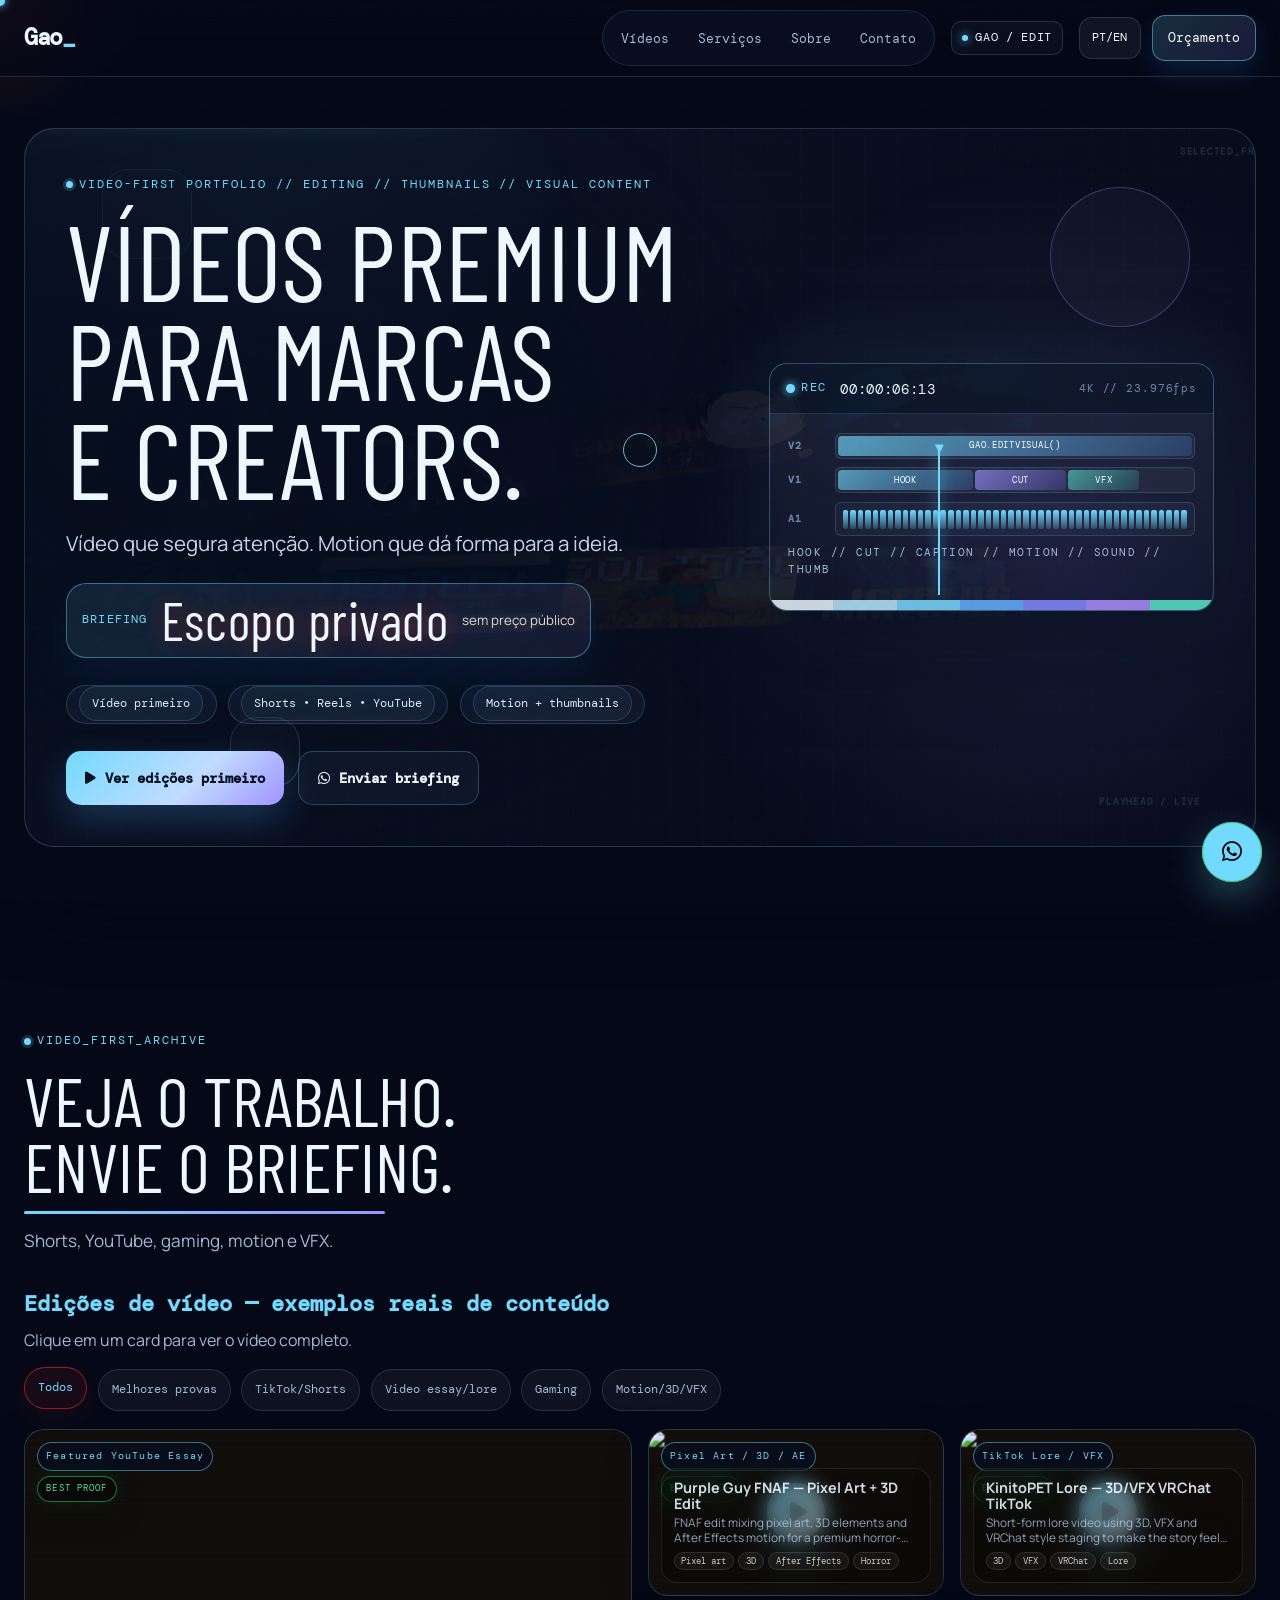
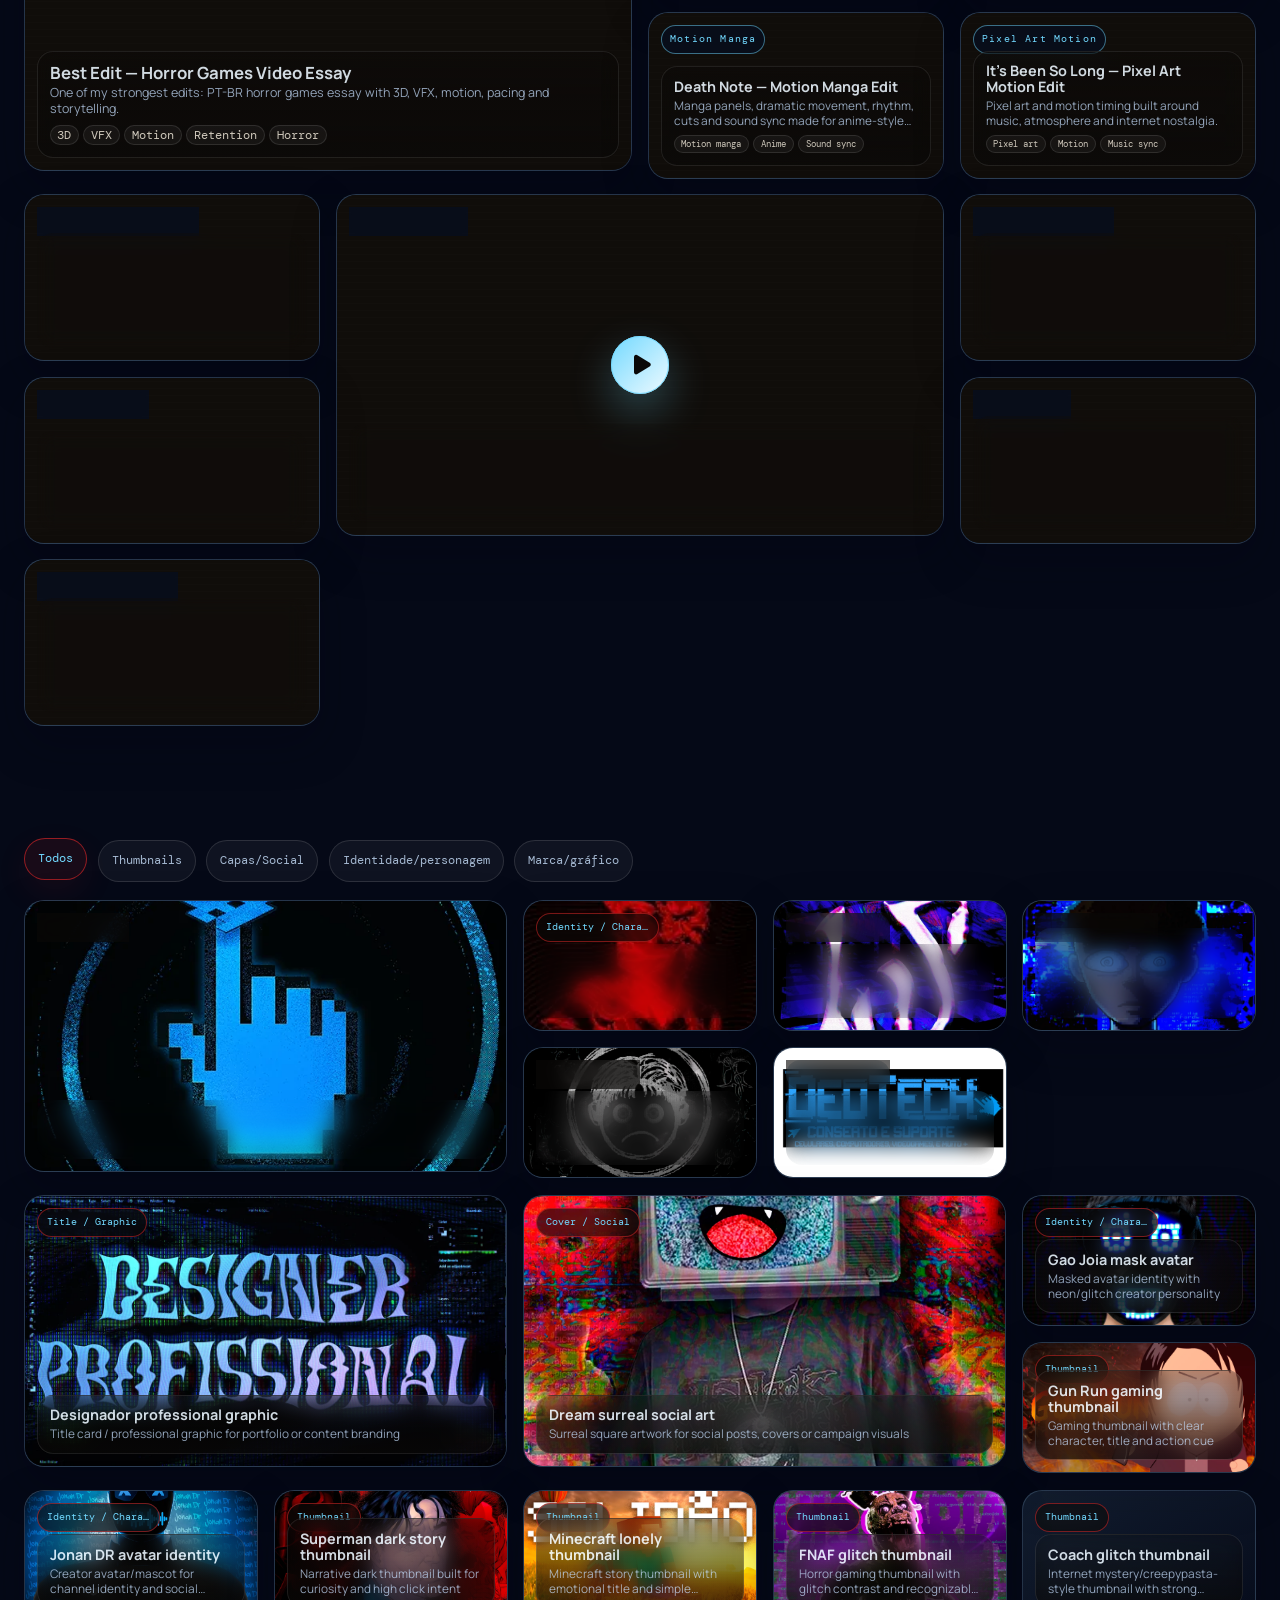
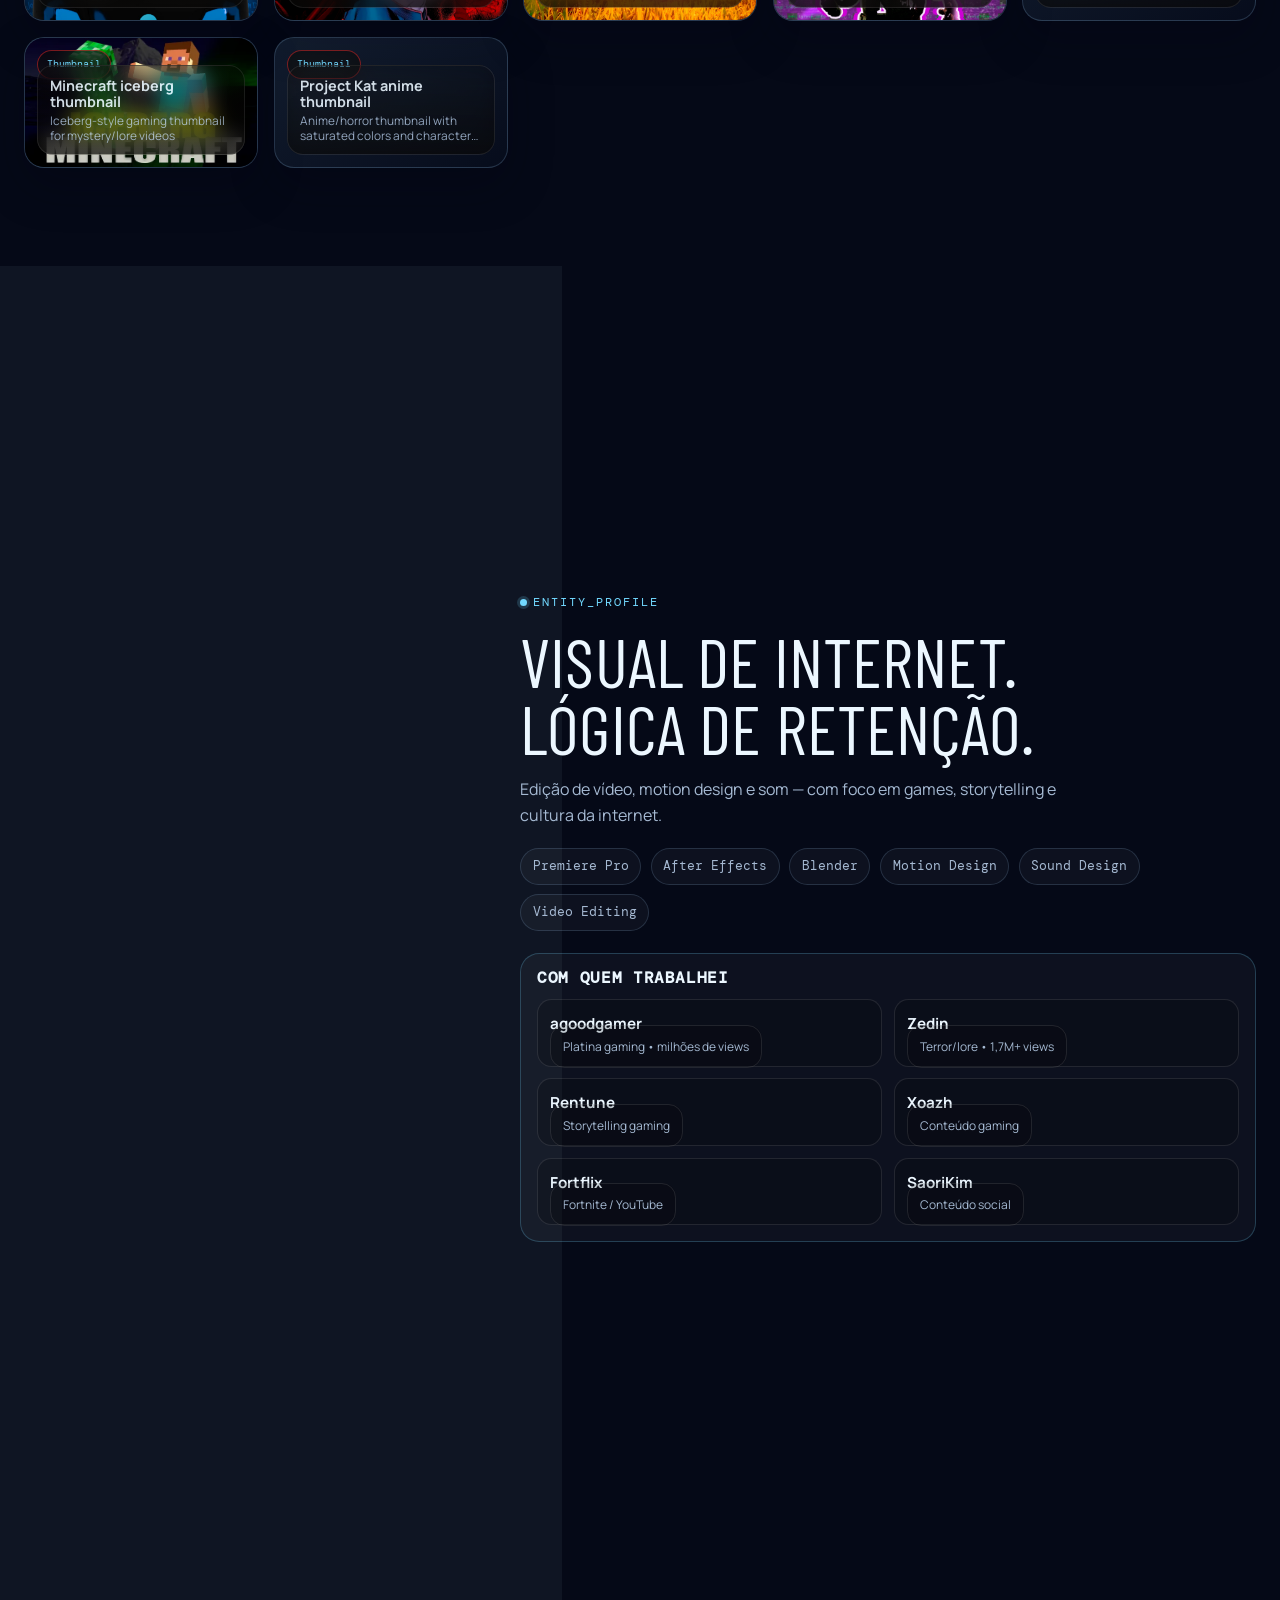
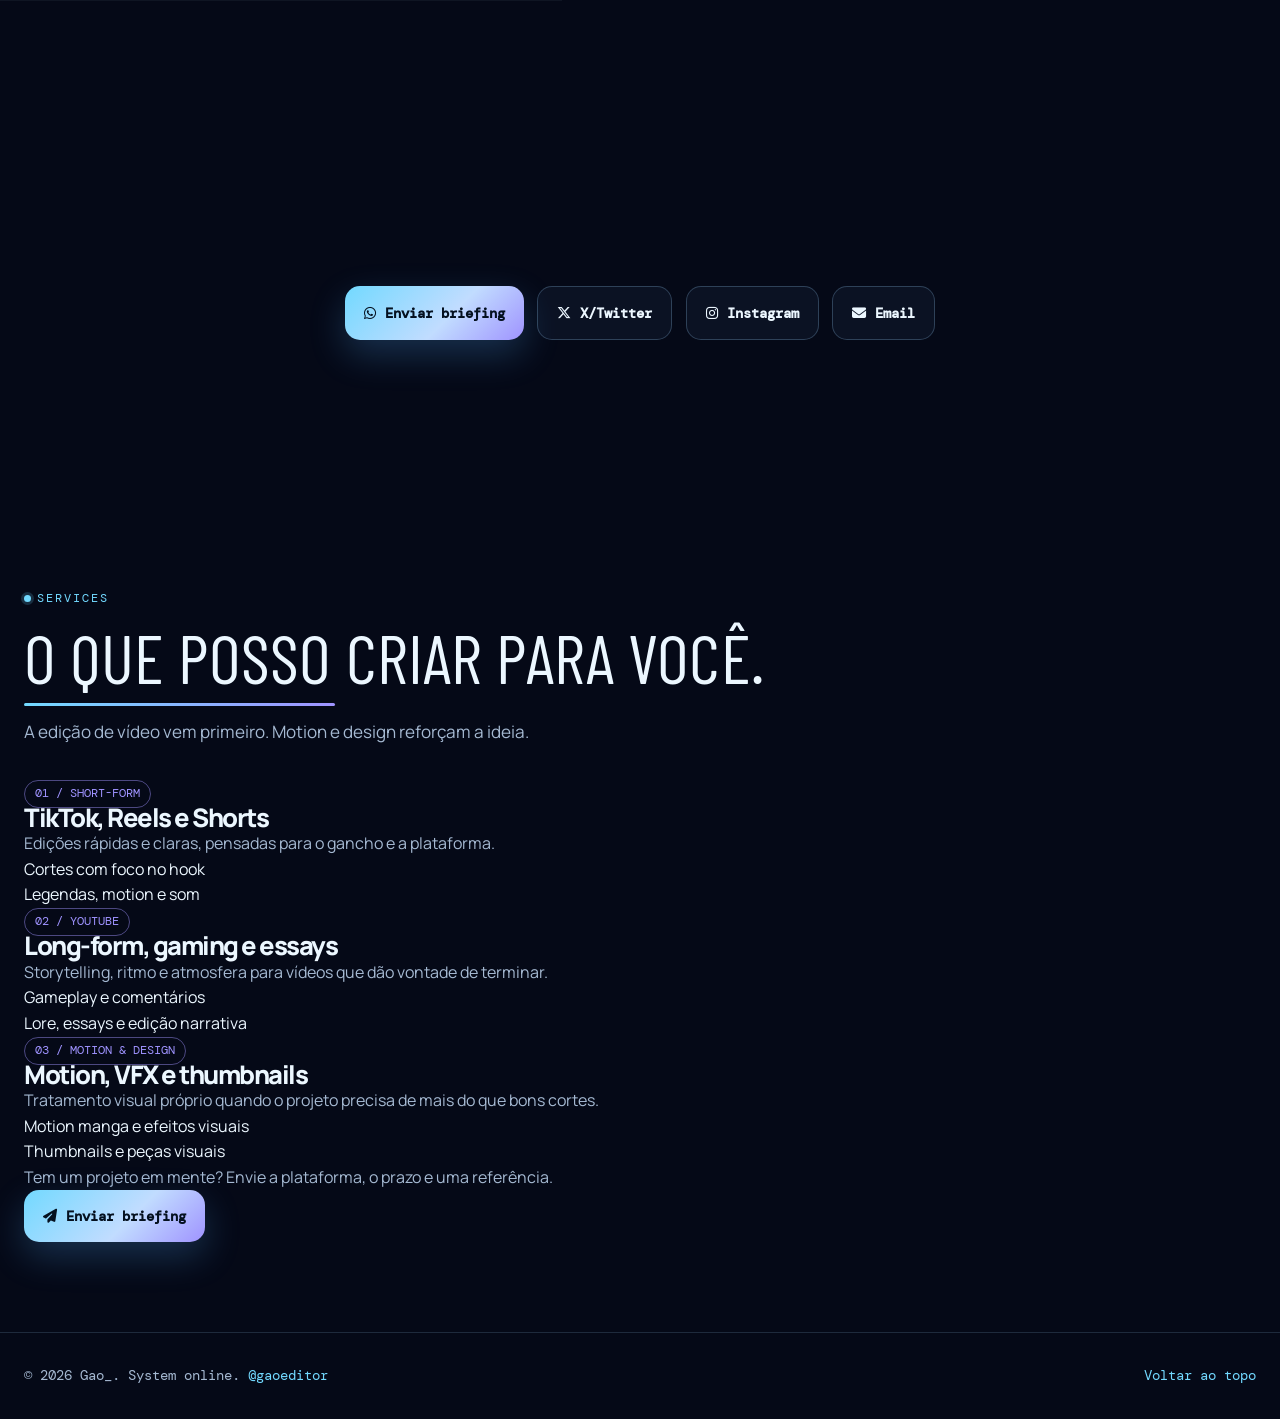
==== commit 3f109dff: "Simplify portfolio structure and streamline navigation" ====
--- a/index.html
+++ b/index.html
@@ -98,7 +98,7 @@
       ],
       "url": "https://gaoportfolio.vercel.app/",
       "image": "https://gaoportfolio.vercel.app/imagens/optimized/20260430-194126.webp",
-      "email": "mailto:contatargao@gmail.com",
+      "email": "mailto:autenticogums@gmail.com",
       "telephone": "+55 27 99740-7774",
       "jobTitle": "Video Editor, Motion Designer and Thumbnail Designer",
       "description": "Internet-native video editor focused on gaming videos, lore, motion manga, 3D/VFX, pixel art edits, hooks, retention, thumbnails and sound design for creators and brands.",
@@ -197,18 +197,8 @@
 </head>
 <body>
 <div aria-hidden="true" class="scroll-progress" id="scroll-progress"></div>
-<div aria-hidden="true" class="page-loader" id="page-loader"><span>Gao_</span><small>rendering portfolio</small></div>
-<div aria-hidden="true" aria-labelledby="language-gate-title" aria-modal="true" class="language-gate" id="language-gate" role="dialog">
-<div class="language-gate__panel">
-<p class="eyebrow">LANGUAGE_SELECT</p>
-<h2 id="language-gate-title"><span data-lang="en">Choose your language</span><span data-lang="pt">Escolha seu idioma</span></h2>
-<p><span data-lang="en">Pick how you want to view Gao's portfolio.</span><span data-lang="pt">Escolha como quer ver o portfólio do Gao.</span></p>
-<div class="language-gate__actions">
-<button class="language-gate__btn language-gate__btn--hot" data-choose-lang="pt" type="button">Português</button>
-<button class="language-gate__btn" data-choose-lang="en" type="button">English</button>
-</div>
-</div>
-</div>
+
+
 
 <div aria-hidden="true" class="grain"></div>
 <div aria-hidden="true" class="bg">
@@ -229,13 +219,11 @@
 <button aria-label="Close menu" class="nav__close" id="nav-close"><i aria-hidden="true" class="fas fa-times"></i></button>
 <a class="nav__link" href="#work"><span data-lang="en">Work</span><span data-lang="pt">Vídeos</span></a>
 <a class="nav__link" href="#services"><span data-lang="en">Services</span><span data-lang="pt">Serviços</span></a>
-<a class="nav__link" href="#process"><span data-lang="en">Process</span><span data-lang="pt">Processo</span></a>
 <a class="nav__link" href="#about"><span data-lang="en">About</span><span data-lang="pt">Sobre</span></a>
-<a class="nav__link" href="#faq">FAQ</a>
 <a class="nav__link" href="#contact"><span data-lang="en">Contact</span><span data-lang="pt">Contato</span></a>
 </div>
 <div class="nav__actions">
-<span class="hud-tc" id="hud-timecode"><i></i><b>00:00:00:00</b></span>
+<span class="hud-tc"><i></i><b>GAO / EDIT</b></span>
 <button aria-label="Switch language" class="lang" id="lang-btn" type="button">EN/PT</button>
 <a class="nav__cta contact-choice-trigger" href="#"><span data-lang="en">Get quote</span><span data-lang="pt">Orçamento</span></a>
 <button aria-expanded="false" aria-label="Open menu" class="nav__toggle" id="nav-toggle" type="button"><i aria-hidden="true" class="fas fa-bars"></i></button>
@@ -294,11 +282,7 @@
 <a class="btn btn--primary" href="#work"><i aria-hidden="true" class="fas fa-play"></i><span data-lang="en">Watch edits first</span><span data-lang="pt">Ver edições primeiro</span></a>
 <a class="btn btn--ghost" href="https://api.whatsapp.com/send?phone=5527997407774&amp;text=Hey%20Gao%2C%20I%20want%20a%20custom%20video%20editing%20quote.%0APlatform%3A%0AVideo%20type%3A%0AQuantity%3A%0ADeadline%3A%0AReferences%3A%0AScope%20notes%3A" rel="noopener" target="_blank"><i aria-hidden="true" class="fab fa-whatsapp"></i><span data-lang="en">Send brief</span><span data-lang="pt">Enviar briefing</span></a>
 </div>
-<div aria-label="Proof and service outcomes" class="proof-strip reveal">
-<span><b>01</b><span data-lang="en">The first 3 seconds get priority</span><span data-lang="pt">Os 3 primeiros segundos vêm primeiro</span></span>
-<span><b>02</b><span data-lang="en">Motion, subtitles and sound sell the idea</span><span data-lang="pt">Motion, legenda e som vendem a ideia</span></span>
-<span><b>03</b><span data-lang="en">One video first, then scale safely</span><span data-lang="pt">Um vídeo primeiro, depois escala com segurança</span></span>
-</div>
+
 </div>
 <div class="hero__panel reveal">
 <div class="deck" id="hero-deck">
@@ -327,122 +311,15 @@
 <div class="deck__bars"><div class="smpte"><span></span><span></span><span></span><span></span><span></span><span></span><span></span></div></div>
 </div>
 </div>
-<div aria-label="Editing focus metrics" class="mini-metrics">
-<span><b>Brief</b> <span data-lang="en">private quote</span><span data-lang="pt">orçamento privado</span></span>
-<span><b>1st</b> <span data-lang="en">edit as test</span><span data-lang="pt">edição como teste</span></span>
-<span><b>∞</b> visual energy</span>
-</div>
+
 </div>
 </div>
 </section>
-<section aria-hidden="true" class="marquee">
-<div class="marquee__track">
-<span>HIGH RETENTION</span><span>MOTION DESIGN</span><span>YOUTUBE EDITING</span><span>SHORT FORM</span><span>THUMBNAILS</span><span>VISUAL SYSTEMS</span>
-<span>HIGH RETENTION</span><span>MOTION DESIGN</span><span>YOUTUBE EDITING</span><span>SHORT FORM</span><span>THUMBNAILS</span><span>VISUAL SYSTEMS</span>
-</div>
-</section>
-<section aria-label="Why Gao" class="stats section-pad section-pad--small">
-<div class="container stats__grid">
-<article class="stat reveal"><strong>Retention</strong><span data-lang="en">Edits designed around the first seconds, pacing, pattern breaks and clarity.</span><span data-lang="pt">Edições pensadas para os primeiros segundos, ritmo, quebras de padrão e clareza.</span></article>
-<article class="stat reveal"><strong>Visuals</strong><span data-lang="en">Motion, typography, sound design and thumbnails working as one system.</span><span data-lang="pt">Motion, tipografia, sound design e thumbnails funcionando como um sistema.</span></article>
-<article class="stat reveal"><strong>Contact</strong><span data-lang="en">Direct contact channels, clean briefing and scope-based quoting so clients can decide with context.</span><span data-lang="pt">Contato direto, briefing limpo e orçamento por escopo para o cliente decidir com contexto.</span></article>
-</div>
-</section>
-<section class="orbit-section section-pad section-pad--small">
-<div aria-hidden="true" class="container orbit reveal">
-<div class="orbit__core">GAO</div>
-<span style="--i:0">HOOKS</span>
-<span style="--i:1">MOTION</span>
-<span style="--i:2">SOUND</span>
-<span style="--i:3">PACING</span>
-<span style="--i:4">THUMBS</span>
-<span style="--i:5">RETENTION</span>
-</div>
-</section>
-<section class="signal-wall section-pad" id="signal-wall">
-<div class="container">
-<div class="signal-wall__head reveal">
-<div>
-<p class="eyebrow">EDIT_SIGNAL_WALL // LIVE_ARCHIVE</p>
-<h2><span data-lang="en">A moving wall of worlds, not a normal grid.</span><span data-lang="pt">Uma parede de universos, não uma grade comum.</span></h2>
-</div>
-<p><span data-lang="en">A few frames from the archive, pulled into a living reel. Move the cursor across it and the whole edit bay shifts with you.</span><span data-lang="pt">Alguns frames do acervo, puxados para uma reel viva. Mova o cursor e toda a ilha de edição acompanha você.</span></p>
-</div>
-<div aria-label="Selected projects drifting through a three-dimensional editing wall" class="reel-stage reveal" id="reel-stage">
-<div aria-hidden="true" class="reel-stage__glow"></div>
-<div class="reel-row reel-row--a">
-<figure><img alt="Gaming video edit thumbnail" loading="lazy" src="imagens/optimized/gunrun-thumb.webp"/></figure>
-<figure><img alt="Motion manga project thumbnail" loading="lazy" src="imagens/optimized/jonan-falante.webp"/></figure>
-<figure><img alt="Video edit thumbnail" loading="lazy" src="imagens/optimized/loucura-superman-tristesa.webp"/></figure>
-<figure><img alt="Design project thumbnail" loading="lazy" src="imagens/optimized/designador-1.webp"/></figure>
-<figure><img alt="Gaming project thumbnail" loading="lazy" src="imagens/optimized/teste-fnaf.webp"/></figure>
-<figure><img alt="Gaming video edit thumbnail" loading="lazy" src="imagens/optimized/gunrun-thumb.webp"/></figure>
-<figure><img alt="Motion manga project thumbnail" loading="lazy" src="imagens/optimized/jonan-falante.webp"/></figure>
-<figure><img alt="Video edit thumbnail" loading="lazy" src="imagens/optimized/loucura-superman-tristesa.webp"/></figure>
-</div>
-<div class="reel-row reel-row--b">
-<figure><img alt="Creative video edit thumbnail" loading="lazy" src="imagens/optimized/minecraft-solitario.webp"/></figure>
-<figure><img alt="Thumbnail project" loading="lazy" src="imagens/optimized/thumb-iceberg-minecraft.webp"/></figure>
-<figure><img alt="Visual design thumbnail" loading="lazy" src="imagens/optimized/0ee6b8173442685-67c8b60b806f8.webp"/></figure>
-<figure><img alt="Creative project thumbnail" loading="lazy" src="imagens/optimized/cover-intenso-album.webp"/></figure>
-<figure><img alt="Video design thumbnail" loading="lazy" src="imagens/optimized/dedtech-png-transa.webp"/></figure>
-<figure><img alt="Creative video edit thumbnail" loading="lazy" src="imagens/optimized/minecraft-solitario.webp"/></figure>
-<figure><img alt="Thumbnail project" loading="lazy" src="imagens/optimized/thumb-iceberg-minecraft.webp"/></figure>
-<figure><img alt="Visual design thumbnail" loading="lazy" src="imagens/optimized/0ee6b8173442685-67c8b60b806f8.webp"/></figure>
-</div>
-<div class="reel-stage__overlay">
-<span>PLAYHEAD / 03:16:08:12</span>
-<span>ARCHIVE / GAO_2026</span>
-</div>
-</div>
-</div>
-</section>
-<section class="craft-lab section-pad section-pad--small" id="craft-lab">
-<div class="container">
-<div class="section-head reveal">
-<p class="eyebrow">CUT_SYSTEM // NOT_A_PRESET</p>
-<h2><span data-lang="en">Every edit has a control room.</span><span data-lang="pt">Toda edição tem uma sala de controle.</span></h2>
-<p><span data-lang="en">The work changes with the platform, audience and idea. These are the levers behind a video that feels made, not merely assembled.</span><span data-lang="pt">O trabalho muda com a plataforma, público e ideia. Estas são as alavancas por trás de um vídeo que parece criado, não só montado.</span></p>
-</div>
-<ul aria-label="Gao editing system" class="craft-grid">
-<li class="craft-card craft-card--hook reveal">
-<span class="craft-card__index">01 / ATTENTION</span>
-<div class="craft-card__glyph"><i aria-hidden="true" class="fas fa-bolt"></i></div>
-<h3><span data-lang="en">Hook architecture</span><span data-lang="pt">Arquitetura do hook</span></h3>
-<p><span data-lang="en">The first seconds make a promise: visual tension, a question or a clean reason to keep watching.</span><span data-lang="pt">Os primeiros segundos fazem uma promessa: tensão visual, pergunta ou um motivo limpo para continuar.</span></p>
-<small>00:00 → 00:03</small>
-</li>
-<li class="craft-card craft-card--pace reveal">
-<span class="craft-card__index">02 / RHYTHM</span>
-<div class="craft-card__glyph"><i aria-hidden="true" class="fas fa-wave-square"></i></div>
-<h3><span data-lang="en">Pacing with intent</span><span data-lang="pt">Ritmo com intenção</span></h3>
-<p><span data-lang="en">Cuts breathe when the idea needs weight, then tighten before attention can drift.</span><span data-lang="pt">Os cortes respiram quando a ideia precisa de peso e apertam antes que a atenção escape.</span></p>
-<small>BEAT / PAUSE / RELEASE</small>
-</li>
-<li class="craft-card craft-card--motion reveal">
-<span class="craft-card__index">03 / MOTION</span>
-<div class="craft-card__glyph"><i aria-hidden="true" class="fas fa-wand-magic-sparkles"></i></div>
-<h3><span data-lang="en">Motion that explains</span><span data-lang="pt">Motion que explica</span></h3>
-<p><span data-lang="en">Type, tracks and transitions give the viewer direction instead of decoration for decoration's sake.</span><span data-lang="pt">Tipo, tracks e transições dão direção para quem assiste, em vez de decoração pela decoração.</span></p>
-<small>MOVE / FRAME / EMPHASIZE</small>
-</li>
-<li class="craft-card craft-card--sound reveal">
-<span class="craft-card__index">04 / SOUND</span>
-<div class="craft-card__glyph"><i aria-hidden="true" class="fas fa-headphones"></i></div>
-<h3><span data-lang="en">Sound as a cut</span><span data-lang="pt">Som como corte</span></h3>
-<p><span data-lang="en">Impact, silence and texture are timed as deliberately as the footage itself.</span><span data-lang="pt">Impacto, silêncio e textura são cronometrados com o mesmo cuidado que a imagem.</span></p>
-<small>HIT / SPACE / MEMORY</small>
-</li>
-<li class="craft-card craft-card--system reveal">
-<span class="craft-card__index">05 / SCALE</span>
-<div class="craft-card__glyph"><i aria-hidden="true" class="fas fa-layer-group"></i></div>
-<h3><span data-lang="en">A system worth repeating</span><span data-lang="pt">Um sistema que vale repetir</span></h3>
-<p><span data-lang="en">When a format works, its visual rules can become a reliable machine for the next releases.</span><span data-lang="pt">Quando um formato funciona, suas regras visuais viram uma máquina confiável para os próximos lançamentos.</span></p>
-<small>TEST / LOCK / SCALE</small>
-</li>
-</ul>
-</div>
-</section>
+
+
+
+
+
 <section class="work section-pad" id="work">
 <div class="container">
 <div class="section-head reveal">
@@ -450,14 +327,7 @@
 <h2><span data-lang="en">Watch the work. Send the brief.</span><span data-lang="pt">Veja o trabalho. Envie o briefing.</span></h2>
 <p><span data-lang="en">Shorts, YouTube, gaming, motion and VFX.</span><span data-lang="pt">Shorts, YouTube, gaming, motion e VFX.</span></p>
 </div>
-<div class="visual-offer-banner reveal">
-<div>
-<span class="eyebrow">BRIEF_FIRST</span>
-<h3><span data-lang="en">See it fast. Brief after.</span><span data-lang="pt">Veja rápido. Briefing depois.</span></h3>
-<p><span data-lang="en">Style, deadline and complexity define the scope.</span><span data-lang="pt">Estilo, prazo e complexidade definem o escopo.</span></p>
-</div>
-<a class="btn btn--primary" href="#contact"><i aria-hidden="true" class="fas fa-paper-plane"></i><span data-lang="en">Send brief</span><span data-lang="pt">Enviar briefing</span></a>
-</div>
+
 <h3 class="gallery-title reveal"><span data-lang="en">Video edits — real client/content examples</span><span data-lang="pt">Edições de vídeo — exemplos reais de conteúdo</span></h3>
 <p class="video-preview-note reveal">
 <span data-lang="en">Click a card to watch the full video.</span>
@@ -487,109 +357,9 @@
 <div aria-label="Design portfolio gallery" class="gallery gallery--design" id="design-gallery"></div>
 </div>
 </section>
-<section class="services section-pad" id="services">
-<div class="container">
-<div class="section-head reveal">
-<p class="eyebrow">SERVICES // PRIVATE_QUOTES</p>
-<h2><span data-lang="en">Pick the type of project and send the brief.</span><span data-lang="pt">Escolha o tipo de projeto e envie o briefing.</span></h2>
-<p><span data-lang="en">Pick the format. Send the brief.</span><span data-lang="pt">Escolha o formato. Envie o briefing.</span></p>
-</div>
-<div class="pricing pricing--sales service-menu">
-<article class="price-card reveal">
-<span class="tag"><span data-lang="en">SHORT-FORM</span><span data-lang="pt">VÍDEO CURTO</span></span>
-<h3><span data-lang="en">TikTok, Reels and Shorts</span><span data-lang="pt">TikTok, Reels e Shorts</span></h3>
-<p><span data-lang="en">Hook, legenda, ritmo e impacto.</span><span data-lang="pt">Hook, legenda, ritmo e impacto.</span></p>
-<ul>
-<li><span data-lang="en">Hook-first cuts</span><span data-lang="pt">Cortes focados no hook</span></li>
-<li><span data-lang="en">Captions and motion emphasis</span><span data-lang="pt">Legendas e ênfase em motion</span></li>
-
-</ul>
-<a class="btn btn--primary" href="https://api.whatsapp.com/send?phone=5527997407774&amp;text=Hey%20Gao%2C%20I%20saw%20your%20portfolio%20and%20I%20want%20a%20quote.%0AProject%20type%3A%20single%20video%20/%20recurring%20edits%20/%20custom.%0APlatform%3A%0AVideo%20length%3A%0ADeadline%3A%0AQuantity%3A%0AReferences%3A%0AScope%20notes%3A" rel="noopener" target="_blank"><span data-lang="en">Send short-form brief</span><span data-lang="pt">Enviar briefing de short</span></a>
-</article>
-<article class="price-card price-card--hot reveal">
-<span class="tag"><span data-lang="en">YOUTUBE / GAMING</span><span data-lang="pt">YOUTUBE / GAMING</span></span>
-<h3><span data-lang="en">Long-form, lore and game videos</span><span data-lang="pt">Long-form, lore e vídeos de jogos</span></h3>
-<p><span data-lang="en">Story, pacing, b-roll, memes and atmosphere.</span><span data-lang="pt">História, ritmo, b-roll, memes e atmosfera.</span></p>
-<ul>
-<li><span data-lang="en">Narrative structure and retention beats</span><span data-lang="pt">Estrutura narrativa e pontos de retenção</span></li>
-<li><span data-lang="en">Gaming, commentary, essay and lore formats</span><span data-lang="pt">Formatos gaming, comentário, essay e lore</span></li>
-
-</ul>
-<a class="btn btn--primary" href="https://api.whatsapp.com/send?phone=5527997407774&amp;text=Hey%20Gao%2C%20I%20saw%20your%20portfolio%20and%20I%20want%20a%20quote.%0AProject%20type%3A%20single%20video%20/%20recurring%20edits%20/%20custom.%0APlatform%3A%0AVideo%20length%3A%0ADeadline%3A%0AQuantity%3A%0AReferences%3A%0AScope%20notes%3A" rel="noopener" target="_blank"><span data-lang="en">Send YouTube brief</span><span data-lang="pt">Enviar briefing YouTube</span></a>
-</article>
-<article class="price-card reveal">
-<span class="tag"><span data-lang="en">MOTION / DESIGN</span><span data-lang="pt">MOTION / DESIGN</span></span>
-<h3><span data-lang="en">3D, VFX, motion manga and thumbnails</span><span data-lang="pt">3D, VFX, motion manga e thumbnails</span></h3>
-<p><span data-lang="en">Motion, VFX, 3D, thumbnails and visual systems.</span><span data-lang="pt">Motion, VFX, 3D, thumbnails e sistemas visuais.</span></p>
-<ul>
-<li><span data-lang="en">After Effects, Blender and Photoshop workflow</span><span data-lang="pt">Fluxo com After Effects, Blender e Photoshop</span></li>
-<li><span data-lang="en">Custom visual treatment by reference</span><span data-lang="pt">Tratamento visual personalizado por referência</span></li>
-
-</ul>
-<a class="btn btn--primary" href="https://api.whatsapp.com/send?phone=5527997407774&amp;text=Hey%20Gao%2C%20I%20want%20a%20custom%20video%20editing%20quote.%0APlatform%3A%0AVideo%20type%3A%0AQuantity%3A%0ADeadline%3A%0AReferences%3A%0AScope%20notes%3A" rel="noopener" target="_blank"><span data-lang="en">Send custom brief</span><span data-lang="pt">Enviar briefing personalizado</span></a>
-</article>
-</div>
-<div aria-label="Service details" class="per-video-grid service-detail-grid reveal">
-<article class="micro-offer micro-offer--hot">
-<span><span data-lang="en">Retention</span><span data-lang="pt">Retenção</span></span>
-<h3><span data-lang="en">Hook + pacing</span><span data-lang="pt">Hook + ritmo</span></h3>
-<p><span data-lang="en">The beginning gets priority so the edit feels clear before it gets flashy.</span><span data-lang="pt">O começo vem primeiro para a edição ficar clara antes de ficar chamativa.</span></p>
-</article>
-<article class="micro-offer">
-<span><span data-lang="en">Visuals</span><span data-lang="pt">Visual</span></span>
-<h3>Motion / VFX</h3>
-<p><span data-lang="en">Movement, effects and typography are planned around the video’s actual purpose.</span><span data-lang="pt">Movimento, efeitos e tipografia são planejados pelo objetivo real do vídeo.</span></p>
-</article>
-<article class="micro-offer">
-<span><span data-lang="en">Sound</span><span data-lang="pt">Som</span></span>
-<h3><span data-lang="en">Impact + rhythm</span><span data-lang="pt">Impacto + ritmo</span></h3>
-<p><span data-lang="en">Music, hits and ambience support the pacing instead of fighting the voice.</span><span data-lang="pt">Música, impactos e ambiência sustentam o ritmo sem brigar com a voz.</span></p>
-</article>
-<article class="micro-offer">
-<span><span data-lang="en">Click</span><span data-lang="pt">Clique</span></span>
-<h3>Thumbnail / design</h3>
-<p><span data-lang="en">Design support can be included when the project needs stronger presentation.</span><span data-lang="pt">Design pode entrar quando o projeto precisa de apresentação mais forte.</span></p>
-</article>
-</div>
-<p class="price-note reveal"><span data-lang="en">Send the brief and I answer with scope and workflow.</span><span data-lang="pt">Envie o briefing e eu respondo com escopo e fluxo.</span></p>
-<div aria-label="Extra services" class="addons reveal">
-<span><b>Captions:</b> <span data-lang="en">clean subtitles and emphasis</span><span data-lang="pt">legendas limpas e ênfases</span></span>
-<span><b>Sound:</b> <span data-lang="en">music, hits and ambience</span><span data-lang="pt">música, impactos e ambiência</span></span>
-<span><b>Motion:</b> <span data-lang="en">typography, transitions and VFX</span><span data-lang="pt">tipografia, transições e VFX</span></span>
-<span><b>Design:</b> <span data-lang="en">thumbnail and social assets</span><span data-lang="pt">thumbnail e assets sociais</span></span>
-<span><b>Rush:</b> <span data-lang="en">available when the deadline allows quality</span><span data-lang="pt">disponível quando o prazo permite qualidade</span></span>
-<span><b>Custom:</b> <span data-lang="en">message me with references</span><span data-lang="pt">me chame com referências</span></span>
-</div>
-</div>
-</section>
-<section class="conversion section-pad section-pad--small">
-<div class="container conversion__grid">
-<article class="conversion-card reveal">
-<span class="eyebrow">WHY_IT_CONVERTS</span>
-<h2><span data-lang="en">The edit proves the value.</span><span data-lang="pt">A edição prova o valor.</span></h2>
-<p><span data-lang="en">Before the client decides, they need to feel the quality. That is why this portfolio pushes moving visuals first, then a clean brief, then private contact.</span><span data-lang="pt">Antes do cliente decidir, ele precisa sentir a qualidade. Por isso o portfólio joga o visual em movimento primeiro, depois briefing limpo, depois contato privado.</span></p>
-</article>
-<div class="conversion-list reveal">
-<span><i aria-hidden="true" class="fas fa-bolt"></i><span data-lang="en">Faster hook clarity</span><span data-lang="pt">Hook mais claro e rápido</span></span>
-<span><i aria-hidden="true" class="fas fa-layer-group"></i><span data-lang="en">Reusable style system</span><span data-lang="pt">Sistema visual reutilizável</span></span>
-<span><i aria-hidden="true" class="fas fa-chart-line"></i><span data-lang="en">Content made for retention</span><span data-lang="pt">Conteúdo feito para retenção</span></span>
-<span><i aria-hidden="true" class="fas fa-comments"></i><span data-lang="en">Private scope opens message</span><span data-lang="pt">Escopo privado abre mensagem</span></span>
-</div>
-</div>
-</section>
-<section class="process section-pad" id="process">
-<div class="container">
-<div class="section-head reveal">
-<p class="eyebrow">PRODUCTION_PIPELINE</p>
-<h2><span data-lang="en">A clean process from brief to upload.</span><span data-lang="pt">Um processo limpo do briefing ao upload.</span></h2>
-</div>
-<div class="timeline">
-<article class="step reveal"><span>01</span><h3>Brief</h3><p><span data-lang="en">You send footage, goals, references and where the content will be posted.</span><span data-lang="pt">Você envia gravações, objetivos, referências e onde o conteúdo será postado.</span></p></article>
-<article class="step reveal"><span>02</span><h3>Edit</h3><p><span data-lang="en">I build hook, pacing, motion, captions, sound design and visual rhythm.</span><span data-lang="pt">Eu construo hook, ritmo, motion, legendas, sound design e ritmo visual.</span></p></article>
-<article class="step reveal"><span>03</span><h3>System</h3><p><span data-lang="en">We turn the style into a repeatable content engine for future videos.</span><span data-lang="pt">Transformamos o estilo em uma máquina de conteúdo repetível para próximos vídeos.</span></p></article>
-</div>
-</div>
-</section>
+
+
+
 <section class="about section-pad" id="about">
 <div class="container about__grid">
 <div class="about__image reveal">
@@ -601,9 +371,9 @@
 <div class="about__copy reveal">
 <p class="eyebrow">ENTITY_PROFILE</p>
 <h2><span data-lang="en">Internet visuals. Retention logic.</span><span data-lang="pt">Visual de internet. Lógica de retenção.</span></h2>
-<p><span data-lang="en">I edit videos with pacing, motion, VFX, thumbnails and sound.</span><span data-lang="pt">Edito com ritmo, motion, VFX, thumbnails e som.</span></p>
+<p><span data-lang="en">Video editing, motion design and sound — with a focus on gaming, storytelling and internet culture.</span><span data-lang="pt">Edição de vídeo, motion design e som — com foco em games, storytelling e cultura da internet.</span></p>
 <div aria-label="Tools and skills" class="chips">
-<span>Premiere Pro</span><span>After Effects</span><span>Photoshop</span><span>Blender</span><span>ComfyUI</span><span>Sound Design</span><span>AI Workflow</span><span>Retention Editing</span>
+<span>Premiere Pro</span><span>After Effects</span><span>Blender</span><span>Motion Design</span><span>Sound Design</span><span>Video Editing</span>
 </div>
 <div class="client-proof reveal" id="clients">
 <h3><span data-lang="en">Worked with</span><span data-lang="pt">Com quem trabalhei</span></h3>
@@ -629,7 +399,40 @@
 <a class="btn btn--primary contact-choice-trigger" href="#"><i aria-hidden="true" class="fab fa-whatsapp"></i><span data-lang="en">Send brief</span><span data-lang="pt">Enviar briefing</span></a>
 <a class="btn btn--ghost" href="https://x.com/gaoeditor" rel="noopener" target="_blank"><i aria-hidden="true" class="fab fa-x-twitter"></i> X/Twitter</a>
 <a class="btn btn--ghost" href="https://instagram.com/angelismo_gao" rel="noopener" target="_blank"><i aria-hidden="true" class="fab fa-instagram"></i> Instagram</a>
-<a class="btn btn--ghost" href="mailto:contatargao@gmail.com"><i aria-hidden="true" class="fas fa-envelope"></i> Email</a>
+<a class="btn btn--ghost" href="mailto:autenticogums@gmail.com"><i aria-hidden="true" class="fas fa-envelope"></i> Email</a>
+</div>
+</div>
+</section>
+<section class="services section-pad" id="services">
+<div class="container">
+<div class="section-head">
+<p class="eyebrow">SERVICES</p>
+<h2><span data-lang="en">What I can make for you.</span><span data-lang="pt">O que posso criar para você.</span></h2>
+<p><span data-lang="en">Video editing comes first. Motion and design support the idea.</span><span data-lang="pt">A edição de vídeo vem primeiro. Motion e design reforçam a ideia.</span></p>
+</div>
+<div class="services-grid">
+<article class="service-card">
+<span class="tag">01 / SHORT-FORM</span>
+<h3><span data-lang="en">TikTok, Reels &amp; Shorts</span><span data-lang="pt">TikTok, Reels e Shorts</span></h3>
+<p><span data-lang="en">Fast, clear edits built around the hook and the platform.</span><span data-lang="pt">Edições rápidas e claras, pensadas para o gancho e a plataforma.</span></p>
+<ul><li><span data-lang="en">Hook-first cuts</span><span data-lang="pt">Cortes com foco no hook</span></li><li><span data-lang="en">Captions, motion and sound</span><span data-lang="pt">Legendas, motion e som</span></li></ul>
+</article>
+<article class="service-card service-card--featured">
+<span class="tag">02 / YOUTUBE</span>
+<h3><span data-lang="en">Long-form, gaming &amp; essays</span><span data-lang="pt">Long-form, gaming e essays</span></h3>
+<p><span data-lang="en">Storytelling, pacing and atmosphere for videos people want to finish.</span><span data-lang="pt">Storytelling, ritmo e atmosfera para vídeos que dão vontade de terminar.</span></p>
+<ul><li><span data-lang="en">Gameplay and commentary</span><span data-lang="pt">Gameplay e comentários</span></li><li><span data-lang="en">Lore, essays and narrative edits</span><span data-lang="pt">Lore, essays e edição narrativa</span></li></ul>
+</article>
+<article class="service-card">
+<span class="tag">03 / MOTION &amp; DESIGN</span>
+<h3><span data-lang="en">Motion, VFX &amp; thumbnails</span><span data-lang="pt">Motion, VFX e thumbnails</span></h3>
+<p><span data-lang="en">Distinct visual treatments when the project needs more than a clean cut.</span><span data-lang="pt">Tratamento visual próprio quando o projeto precisa de mais do que bons cortes.</span></p>
+<ul><li><span data-lang="en">Motion manga and visual effects</span><span data-lang="pt">Motion manga e efeitos visuais</span></li><li><span data-lang="en">Thumbnails and visual assets</span><span data-lang="pt">Thumbnails e peças visuais</span></li></ul>
+</article>
+</div>
+<div class="services__bottom">
+<p><span data-lang="en">Have a project in mind? Send the platform, deadline and a reference.</span><span data-lang="pt">Tem um projeto em mente? Envie a plataforma, o prazo e uma referência.</span></p>
+<a class="btn btn--primary contact-choice-trigger" href="#"><i aria-hidden="true" class="fas fa-paper-plane"></i><span data-lang="en">Send a brief</span><span data-lang="pt">Enviar briefing</span></a>
 </div>
 </div>
 </section>
@@ -649,7 +452,7 @@
 <p><span data-lang="en">Send platform, deadline, references and notes.</span><span data-lang="pt">Envie plataforma, prazo, referências e observações.</span></p>
 <div class="contact-choice__grid">
 <a class="contact-option contact-option--hot" href="https://api.whatsapp.com/send?phone=5527997407774&amp;text=Hey%20Gao%2C%20I%20want%20a%20custom%20video%20editing%20quote.%0APlatform%3A%0AVideo%20type%3A%0AQuantity%3A%0ADeadline%3A%0AReferences%3A%0AScope%20notes%3A" rel="noopener" target="_blank"><i aria-hidden="true" class="fab fa-whatsapp"></i><strong>WhatsApp</strong><span data-lang="en">Fastest brief</span><span data-lang="pt">Briefing mais rápido</span></a>
-<a class="contact-option" href="mailto:contatargao@gmail.com?subject=Project%20Quote%20-%20Video%20Editing%20/%20Motion%20Design&amp;body=Hey%20Gao%2C%20I%20saw%20your%20portfolio%20and%20I%20want%20to%20talk%20about%20a%20project.%0A%0APlatform%3A%0ADeadline%3A%0AQuantity%3A%0AReferences%3A%0AScope%20notes%3A"><i aria-hidden="true" class="fas fa-envelope"></i><strong>Email</strong><span data-lang="en">Best for detailed briefs</span><span data-lang="pt">Melhor para briefing</span></a>
+<a class="contact-option" href="mailto:autenticogums@gmail.com?subject=Project%20Quote%20-%20Video%20Editing%20/%20Motion%20Design&amp;body=Hey%20Gao%2C%20I%20saw%20your%20portfolio%20and%20I%20want%20to%20talk%20about%20a%20project.%0A%0APlatform%3A%0ADeadline%3A%0AQuantity%3A%0AReferences%3A%0AScope%20notes%3A"><i aria-hidden="true" class="fas fa-envelope"></i><strong>Email</strong><span data-lang="en">Best for detailed briefs</span><span data-lang="pt">Melhor para briefing</span></a>
 <a class="contact-option" href="https://x.com/gaoeditor" rel="noopener" target="_blank"><i aria-hidden="true" class="fab fa-x-twitter"></i><strong>X / Twitter</strong><span data-lang="en">Follow and DM @gaoeditor</span><span data-lang="pt">Siga e chame @gaoeditor</span></a>
 <a class="contact-option" href="https://instagram.com/angelismo_gao" rel="noopener" target="_blank"><i aria-hidden="true" class="fab fa-instagram"></i><strong>Instagram</strong><span data-lang="en">Quick social contact</span><span data-lang="pt">Contato social rápido</span></a>
 <a class="contact-option contact-option--custom" href="https://api.whatsapp.com/send?phone=5527997407774&amp;text=Hey%20Gao%2C%20I%20want%20a%20custom%20video%20editing%20quote.%0APlatform%3A%0AVideo%20type%3A%0AQuantity%3A%0ADeadline%3A%0AReferences%3A%0AScope%20notes%3A" rel="noopener" target="_blank"><i aria-hidden="true" class="fas fa-wand-magic-sparkles"></i><strong>Custom project</strong><span data-lang="en">Video + design + deadline</span><span data-lang="pt">Vídeo + design + prazo</span></a>
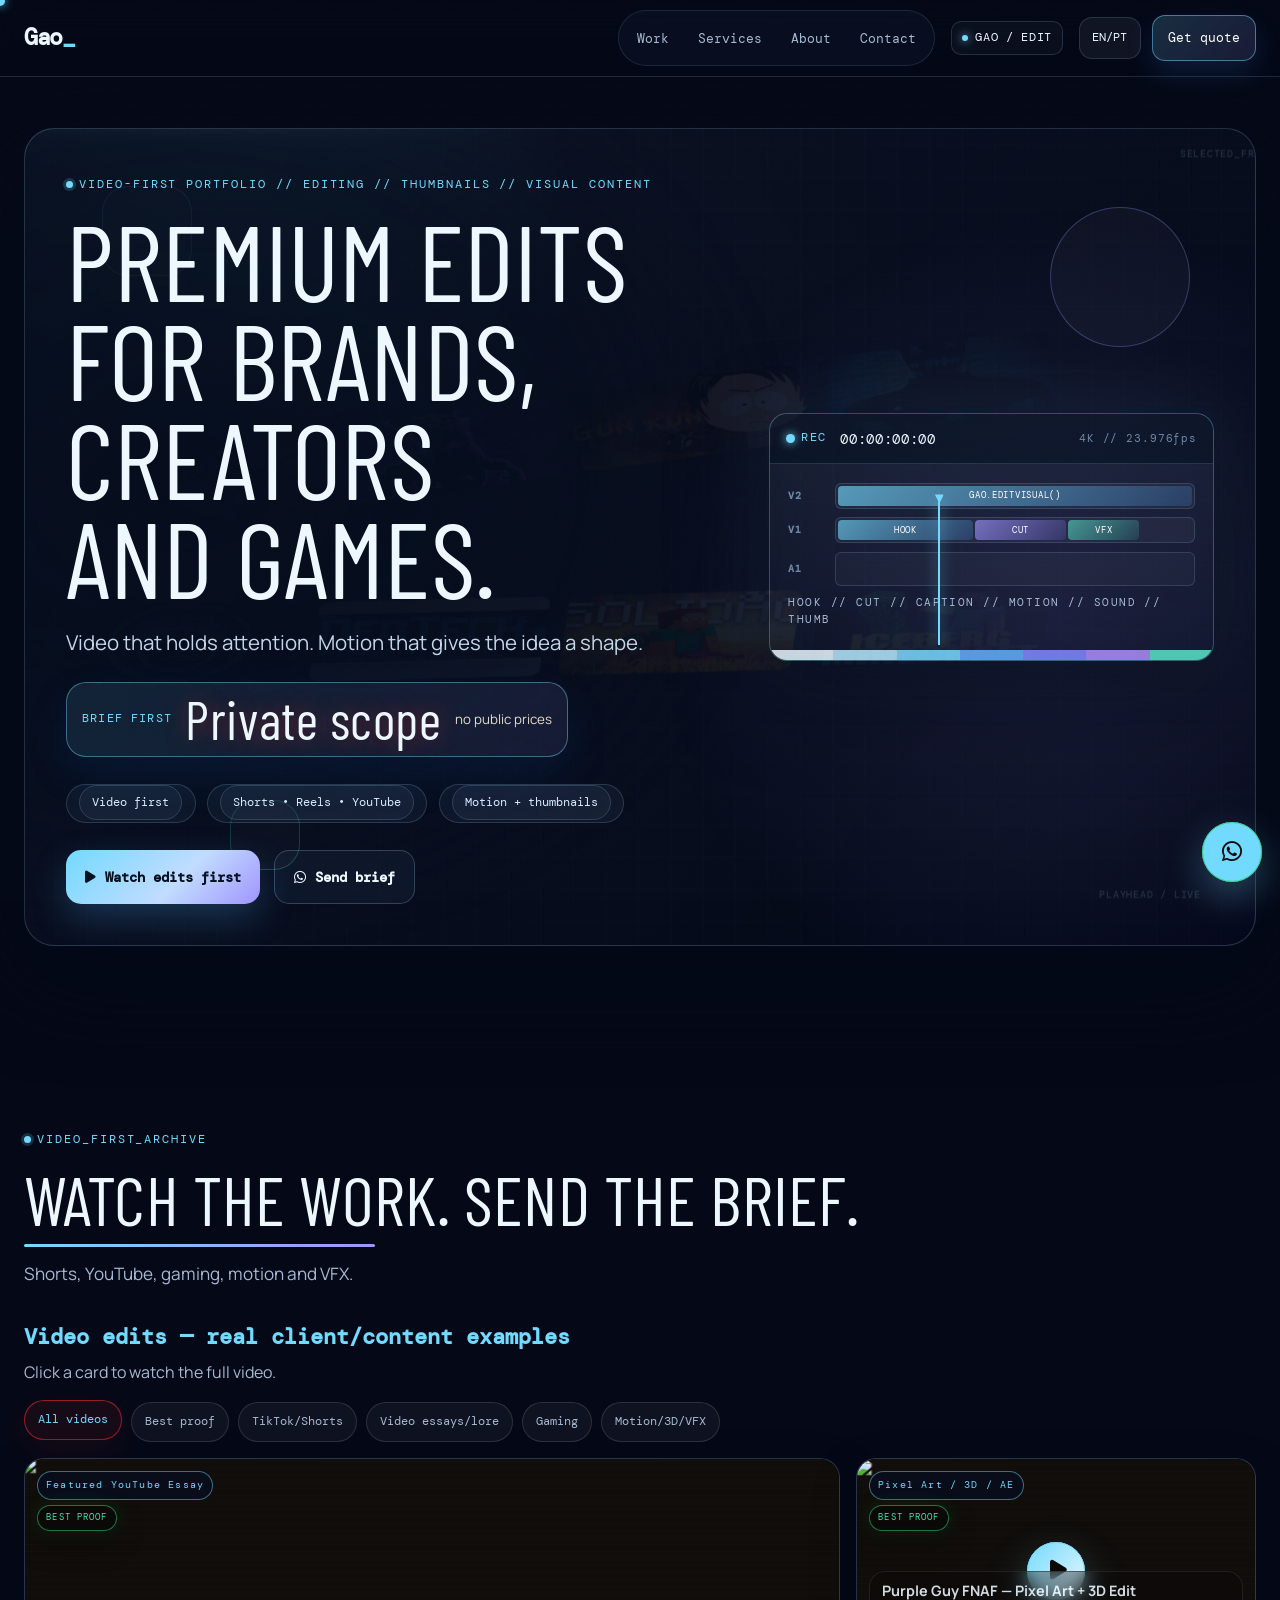
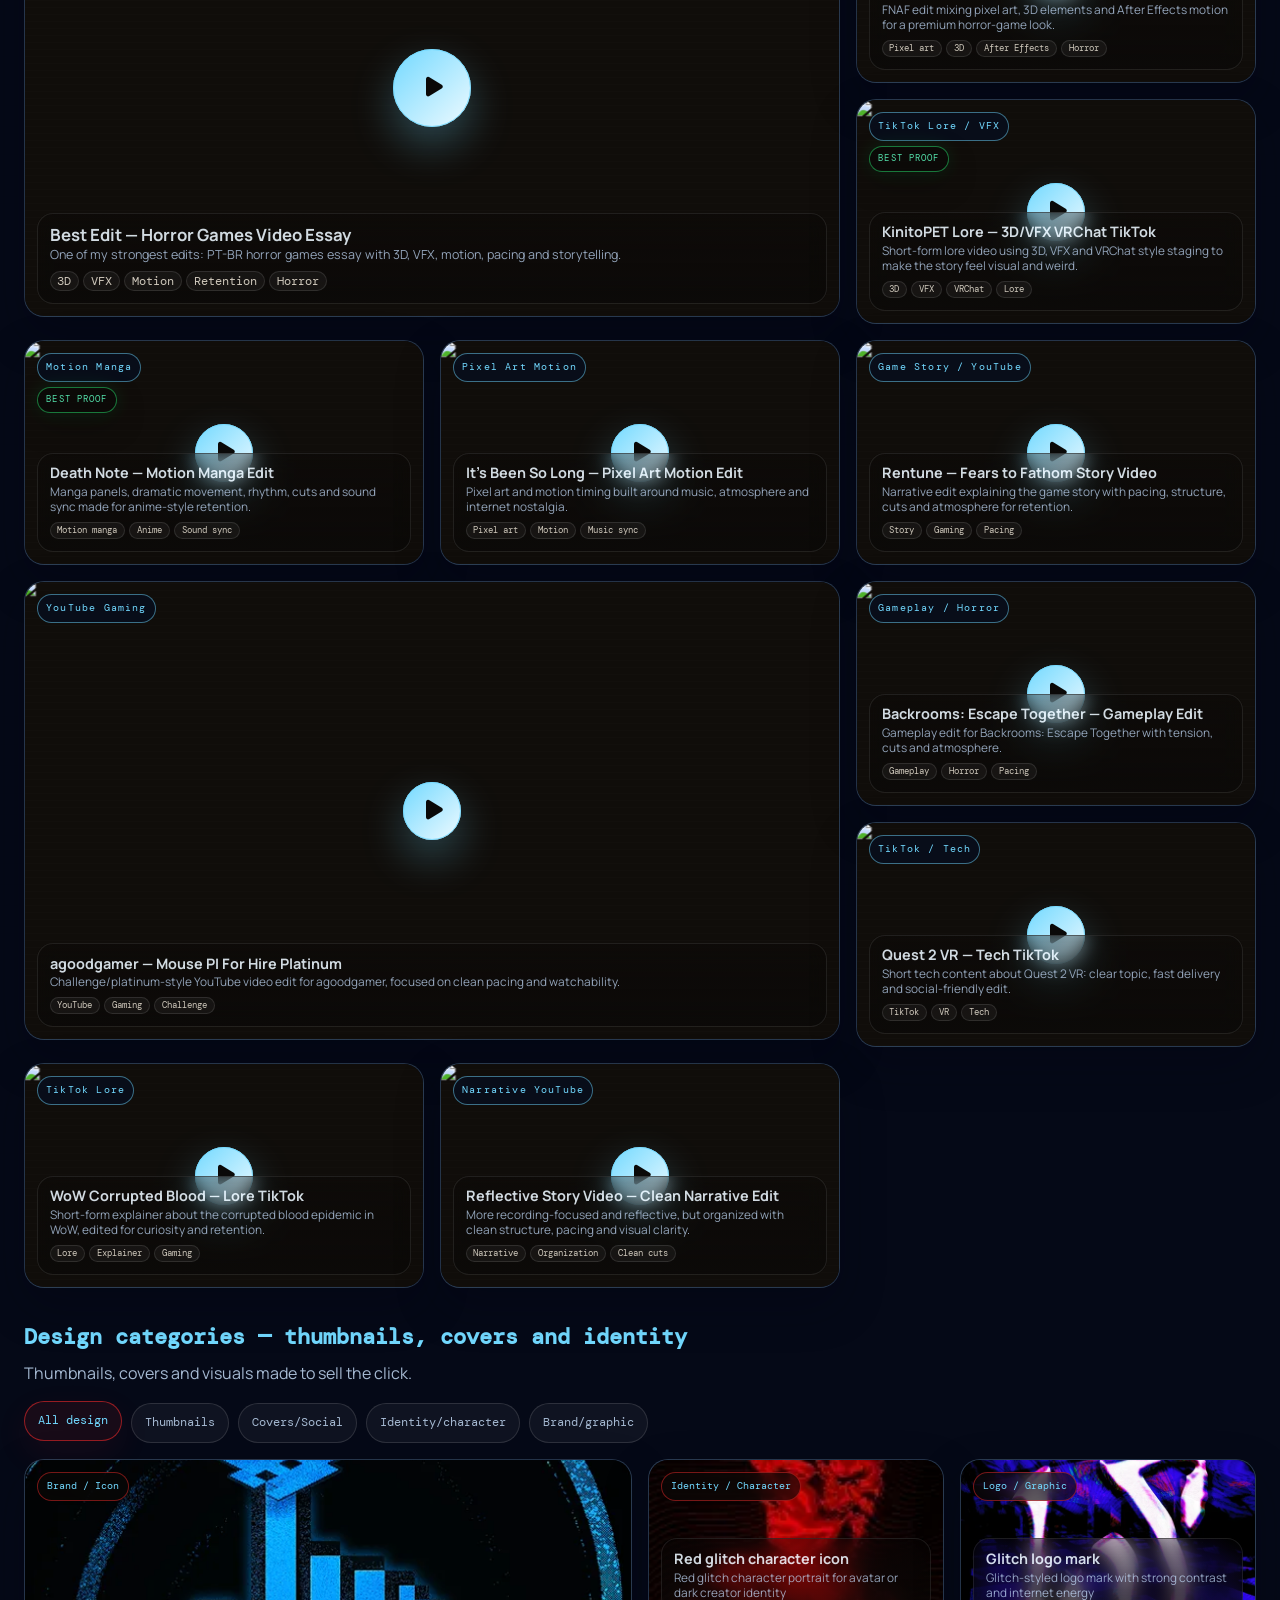
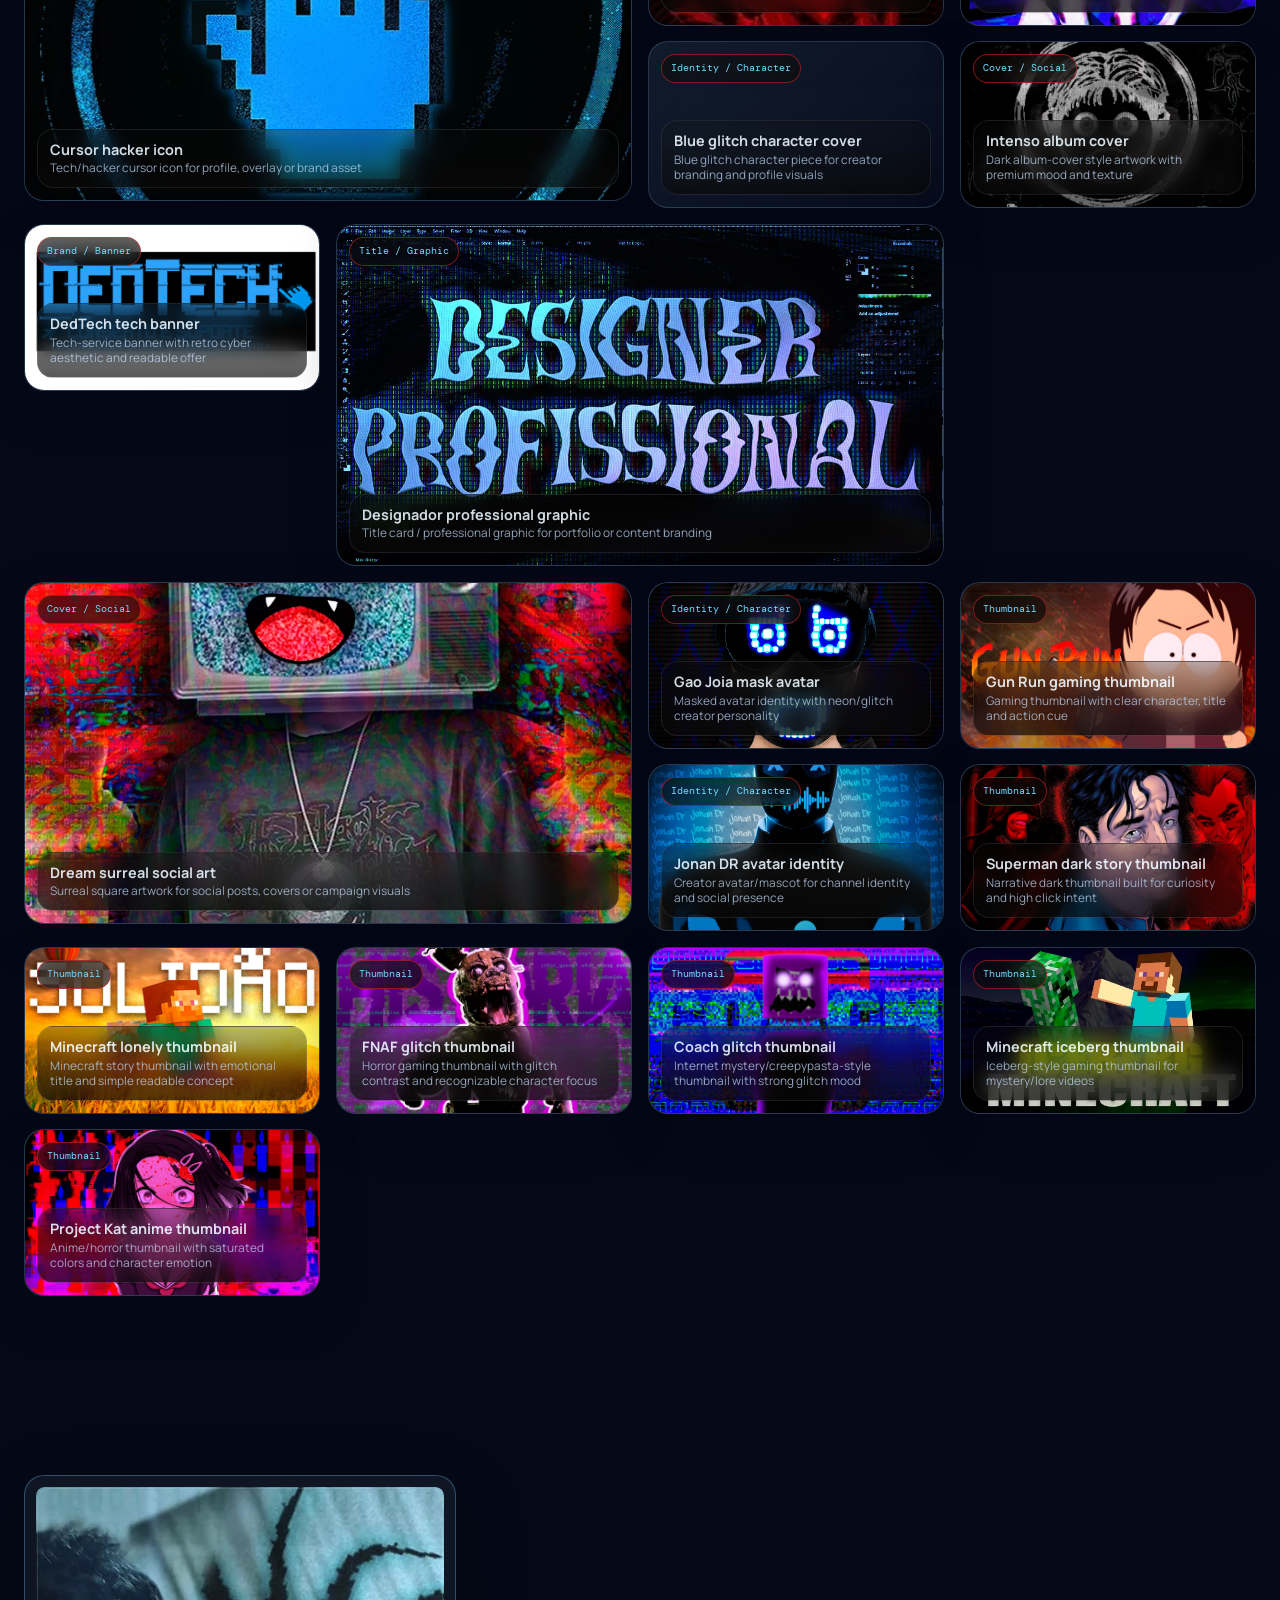
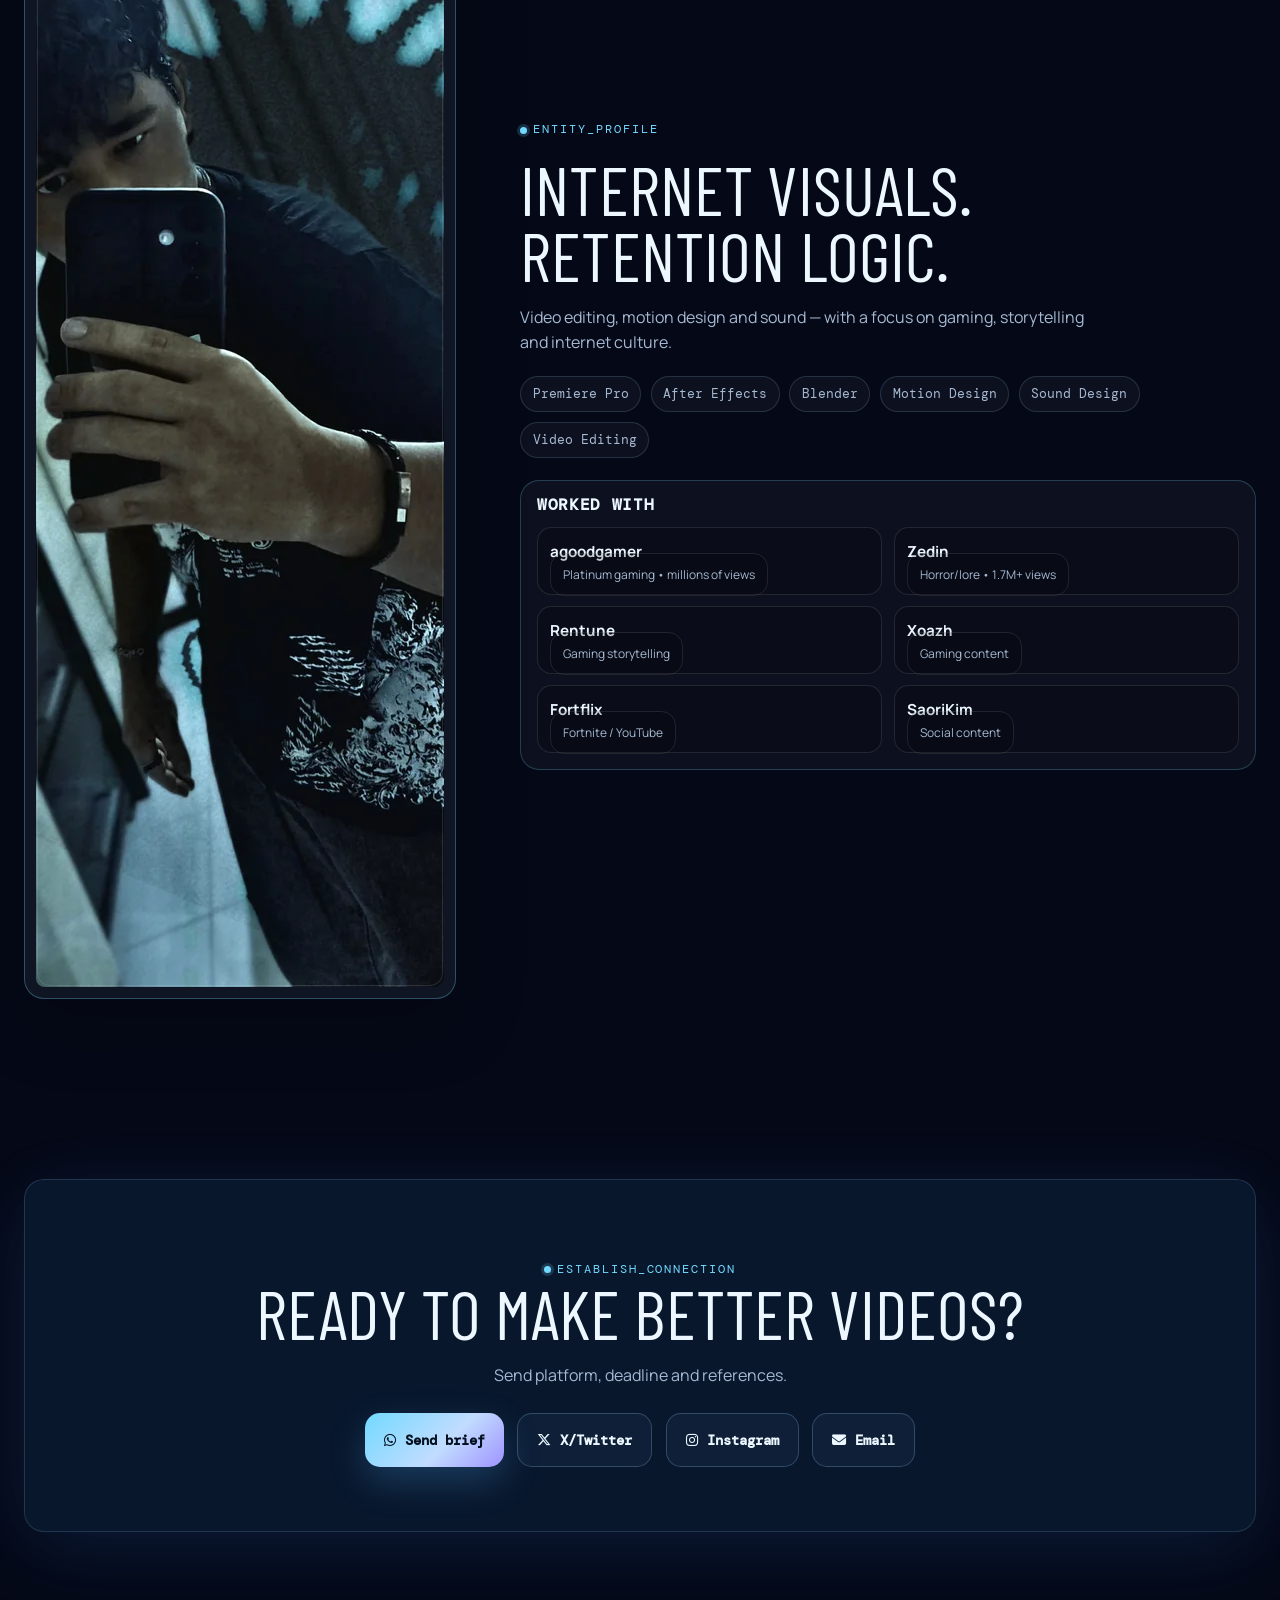
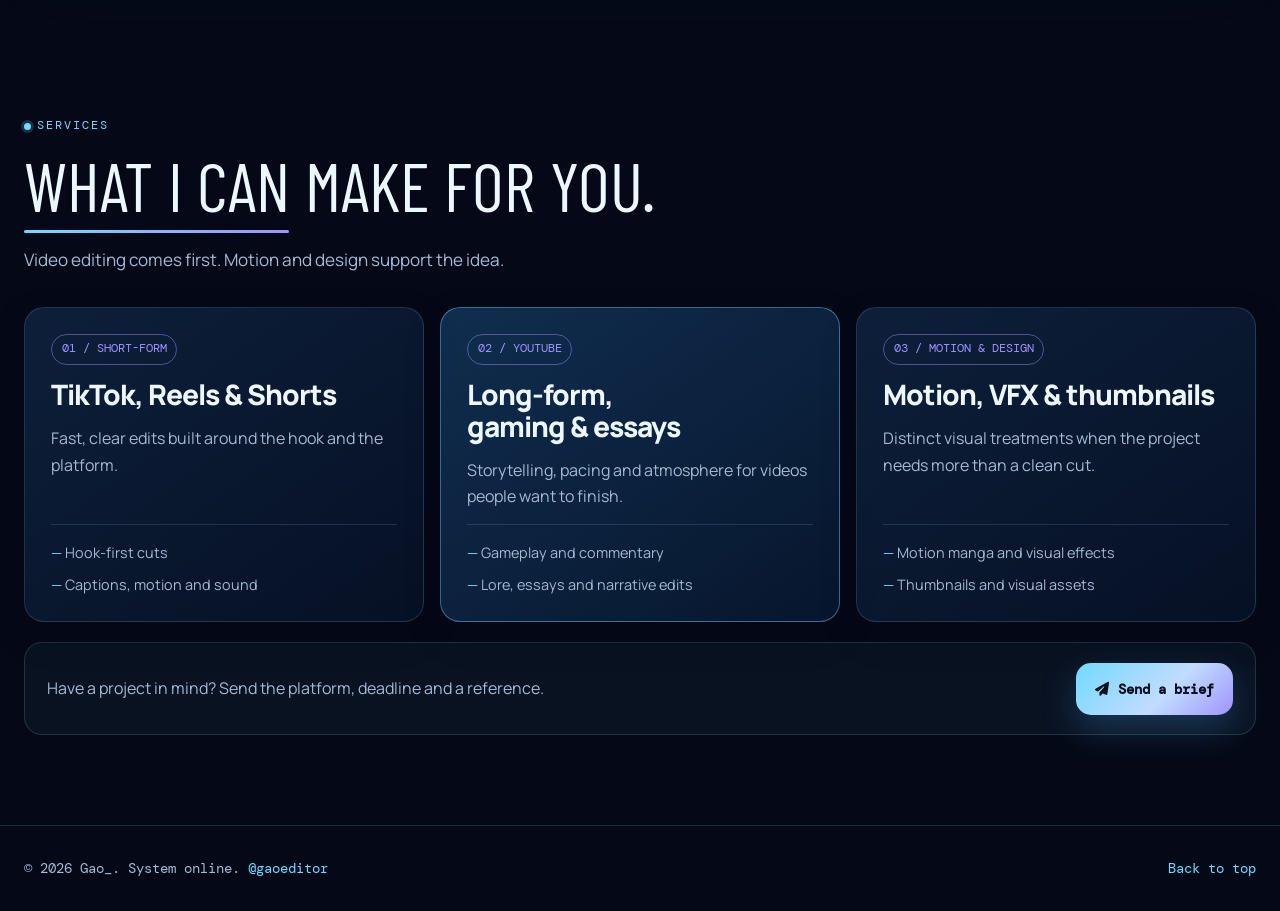
==== commit f7f70826: "Remove legacy high-frequency interaction layer" ====
--- a/index.html
+++ b/index.html
@@ -469,6 +469,5 @@
 </div>
 <script src="gallery-data.js"></script>
 <script src="script.js"></script>
-<script src="interactions.js"></script>
 </body>
 </html>
--- a/style.css
+++ b/style.css
@@ -962,3 +962,182 @@
 }
 @media (prefers-reduced-motion:reduce){.hero-reel__row,.particle{animation:none}.hero-reel{transform:none}.bg__particles{display:none}}
 html.motion-reduced .hero-reel__row,html.motion-reduced .particle{animation:none}
+
+
+/* =========================================================
+   GAO PORTFOLIO — PERFORMANCE + RESPONSIVE PASS
+   Content stays visible without JavaScript; motion is optional.
+   ========================================================= */
+
+html { scroll-padding-top: 82px; }
+body { overflow-x: hidden; }
+img, video, iframe { max-width: 100%; }
+button, a { -webkit-tap-highlight-color: transparent; }
+:focus-visible { outline: 2px solid var(--cyan); outline-offset: 4px; }
+
+/* Reveal classes no longer hide content or depend on an observer. */
+.reveal, .reveal.active {
+  opacity: 1 !important;
+  transform: none !important;
+  filter: none !important;
+  transition: none !important;
+}
+
+/* Stop perpetual motion on decorative elements and card float loops. */
+html.motion-on .bg__orb,
+html.motion-on .bg__mesh,
+html.motion-on .bg__grid,
+html.motion-on .bg__scan,
+html.motion-on .bg__rings,
+html.motion-on .terminal,
+html.motion-on .terminal::after,
+html.motion-on .terminal__bars span,
+html.motion-on .mini-metrics span,
+html.motion-on .shape,
+html.motion-on .marquee__track,
+html.motion-on .contact__box,
+html.motion-on .big-play::before,
+html.motion-on .big-play::after,
+html.motion-on .float-quote::before,
+html.motion-on .float-quote::after,
+html.motion-on .btn--primary::after,
+html.motion-on .star,
+html.motion-on .comet,
+html.motion-on .desktop-fx span,
+html.motion-on .hero-shell,
+html.motion-on .work__card,
+html.motion-on .price-card,
+html.motion-on .step,
+html.motion-on .stat,
+html.motion-on .faq__item {
+  animation: none !important;
+}
+html.motion-on .work__card { will-change: auto; }
+html.motion-on .deck::after { animation: none !important; opacity: .18; }
+
+/* Lightweight service cards replace the old repeated service catalogue. */
+.services-grid {
+  display: grid;
+  grid-template-columns: repeat(3, minmax(0, 1fr));
+  gap: 1rem;
+  margin-top: 1.7rem;
+}
+.service-card {
+  display: flex;
+  min-width: 0;
+  flex-direction: column;
+  gap: .9rem;
+  padding: clamp(1.1rem, 2.2vw, 1.6rem);
+  border: 1px solid var(--line);
+  border-radius: var(--radius);
+  background: linear-gradient(145deg, rgba(20, 48, 84, .58), rgba(7, 20, 42, .72));
+  box-shadow: 0 14px 36px rgba(0, 5, 20, .18);
+}
+.service-card--featured {
+  border-color: rgba(114, 217, 255, .42);
+  background: linear-gradient(145deg, rgba(23, 67, 110, .64), rgba(8, 25, 51, .82));
+}
+.service-card h3 {
+  font-size: clamp(1.45rem, 2.2vw, 2rem);
+  line-height: 1.12;
+  letter-spacing: -.035em;
+}
+.service-card p { line-height: 1.65; }
+.service-card ul {
+  display: grid;
+  gap: .55rem;
+  margin: auto 0 0;
+  padding: 1rem 0 0;
+  border-top: 1px solid var(--line);
+  list-style: none;
+}
+.service-card li {
+  color: var(--muted);
+  font-size: .9rem;
+}
+.service-card li::before {
+  content: "— ";
+  color: var(--cyan);
+}
+.services__bottom {
+  display: flex;
+  align-items: center;
+  justify-content: space-between;
+  gap: 1.2rem;
+  margin-top: 1.25rem;
+  padding: 1.2rem 1.35rem;
+  border: 1px solid var(--line);
+  border-radius: 18px;
+  background: rgba(114, 217, 255, .045);
+}
+.services__bottom p { max-width: 52ch; }
+.services__bottom .btn { flex: 0 0 auto; }
+
+/* The work is the destination: compact cards and predictable grids. */
+.gallery { grid-template-columns: repeat(3, minmax(0, 1fr)); }
+.gallery--design { grid-template-columns: repeat(4, minmax(0, 1fr)); }
+.work__card {
+  min-width: 0;
+  will-change: auto;
+  contain: layout paint;
+}
+.filter-row {
+  display: flex;
+  flex-wrap: wrap;
+  gap: .55rem;
+  margin: .9rem 0 1rem;
+}
+.filter-chip { min-height: 40px; }
+
+/* Small screens: no background reel animation, larger touch targets. */
+@media (max-width: 1000px) {
+  .services-grid { grid-template-columns: repeat(2, minmax(0, 1fr)); }
+  .service-card:last-child { grid-column: 1 / -1; }
+  .gallery--design { grid-template-columns: repeat(3, minmax(0, 1fr)); }
+}
+@media (max-width: 768px) {
+  html { scroll-padding-top: 70px; }
+  .section-pad { padding: 3.6rem 0; }
+  .hero { padding-top: 5.3rem; }
+  .hero-reel { display: none; }
+  .hero__panel { max-width: 100%; }
+  .gallery--video { grid-template-columns: minmax(0, 1fr); }
+  .gallery--design { grid-template-columns: repeat(2, minmax(0, 1fr)); }
+  .work__card { border-radius: 14px; }
+  .filter-row { flex-wrap: nowrap; overflow-x: auto; overscroll-behavior-x: contain; }
+  .filter-chip { flex: 0 0 auto; }
+  .services-grid { grid-template-columns: minmax(0, 1fr); }
+  .service-card:last-child { grid-column: auto; }
+  .services__bottom { align-items: stretch; flex-direction: column; }
+  .services__bottom .btn { width: 100%; }
+  .nav__actions { gap: .4rem; }
+  .hud-tc { display: none; }
+  .nav__toggle, .nav__close, .lang { min-width: 44px; min-height: 44px; }
+  .contact-choice__panel, .lightbox__content { max-height: 88svh; overflow-y: auto; }
+  .contact-choice__grid { grid-template-columns: minmax(0, 1fr); }
+  .hero-reel__row, .hero-reel__row--one, .hero-reel__row--two { animation: none !important; }
+}
+@media (max-width: 420px) {
+  .gallery--design { grid-template-columns: minmax(0, 1fr); }
+  .hero__buttons { gap: .65rem; }
+  .hero__badges { gap: .4rem; }
+  .hero__badges span { white-space: normal; }
+  .contact__box { padding: 1.2rem; }
+  .nav { gap: .5rem; }
+  .nav__actions { margin-left: auto; }
+}
+
+/* Respect reduced-motion settings and the explicit ?motion=off option. */
+@media (prefers-reduced-motion: reduce) {
+  html *, html *::before, html *::after {
+    animation-duration: .01ms !important;
+    animation-iteration-count: 1 !important;
+    scroll-behavior: auto !important;
+    transition-duration: .01ms !important;
+  }
+}
+html.motion-reduced *, html.motion-reduced *::before, html.motion-reduced *::after {
+  animation: none !important;
+  transition: none !important;
+  scroll-behavior: auto !important;
+}
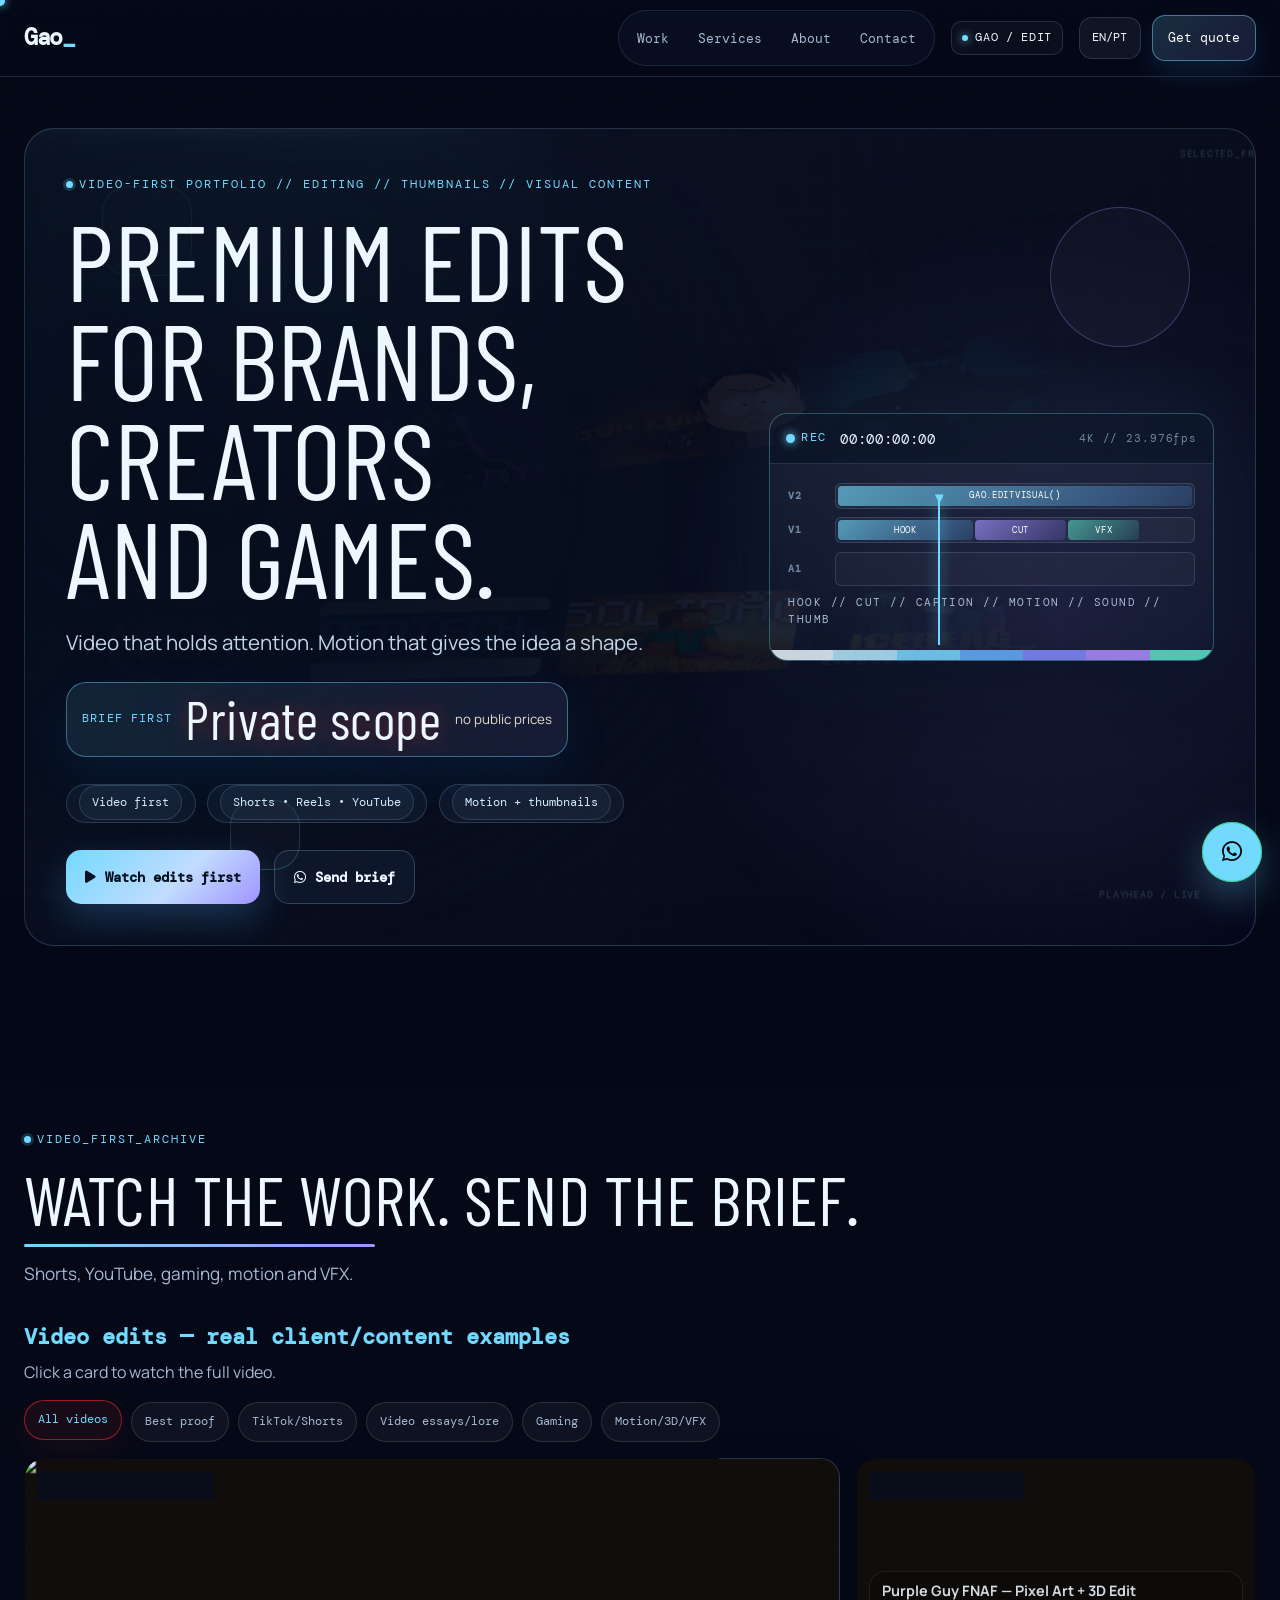
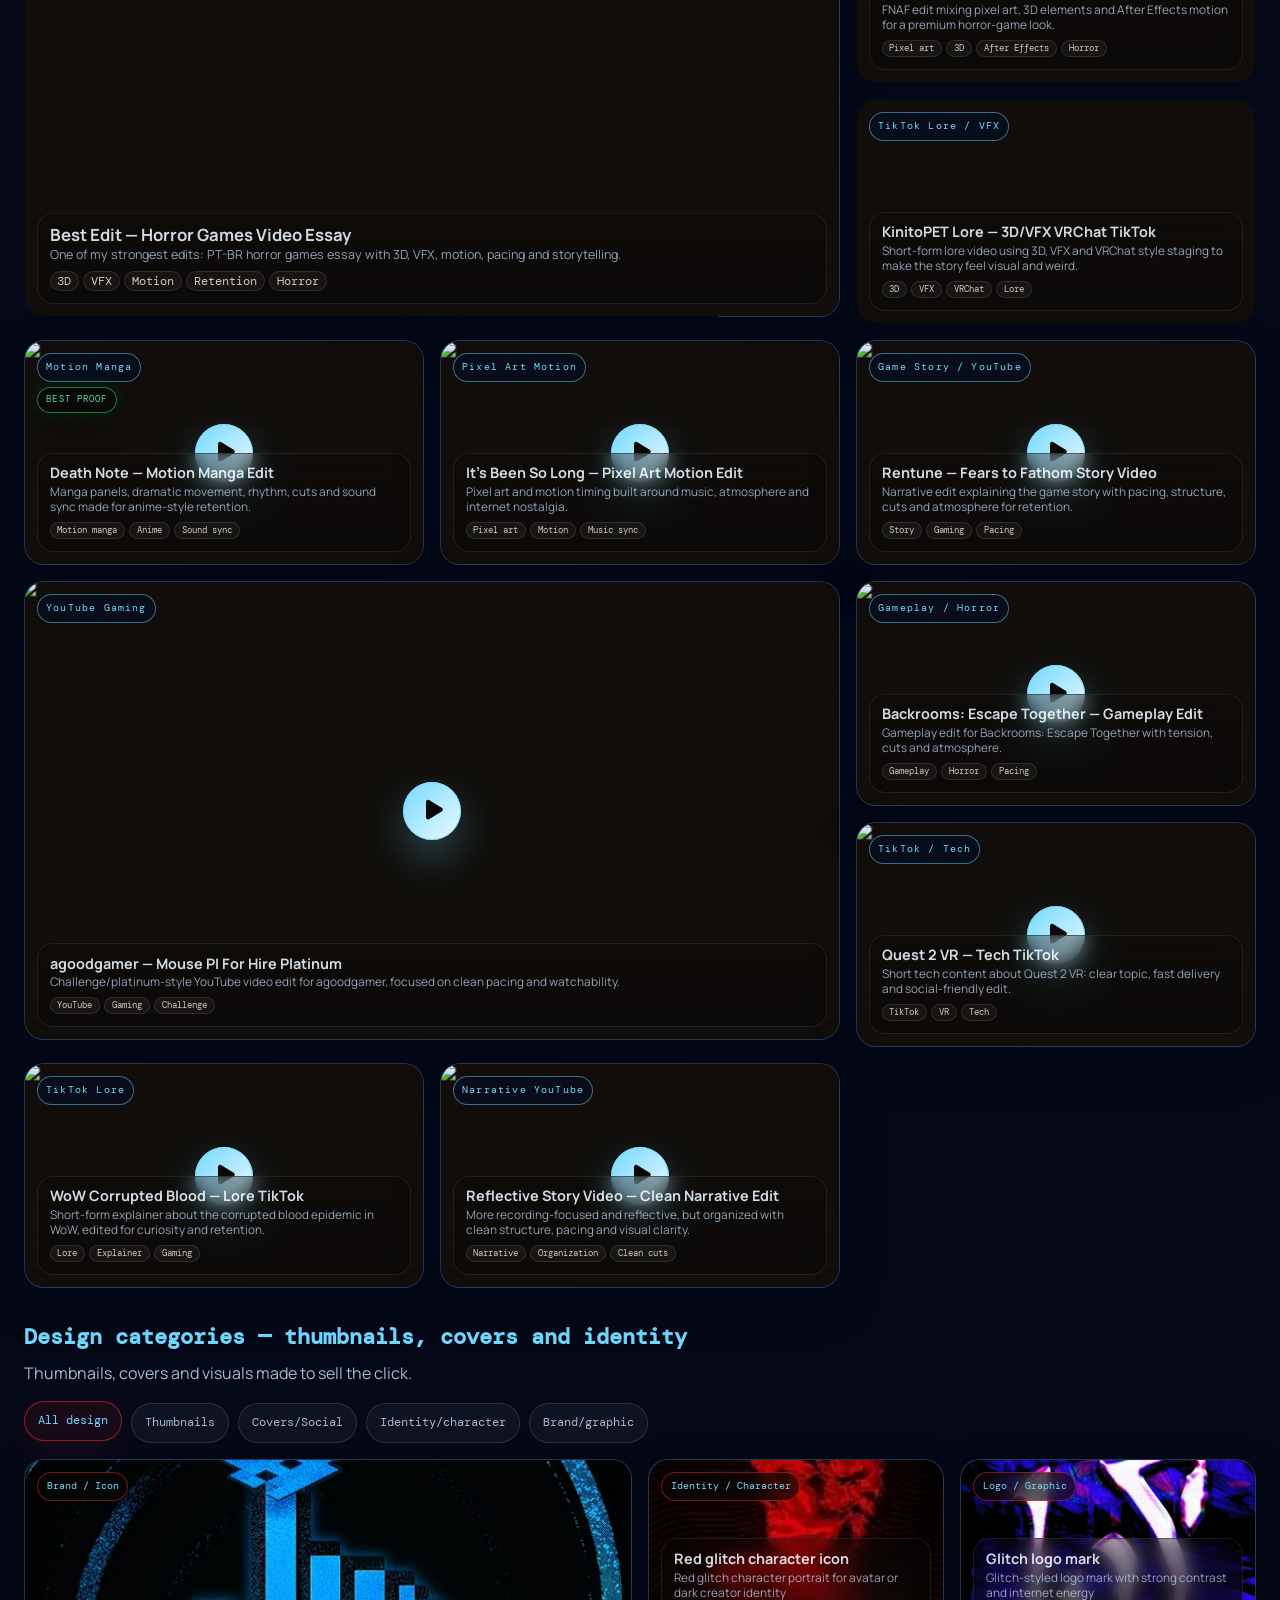
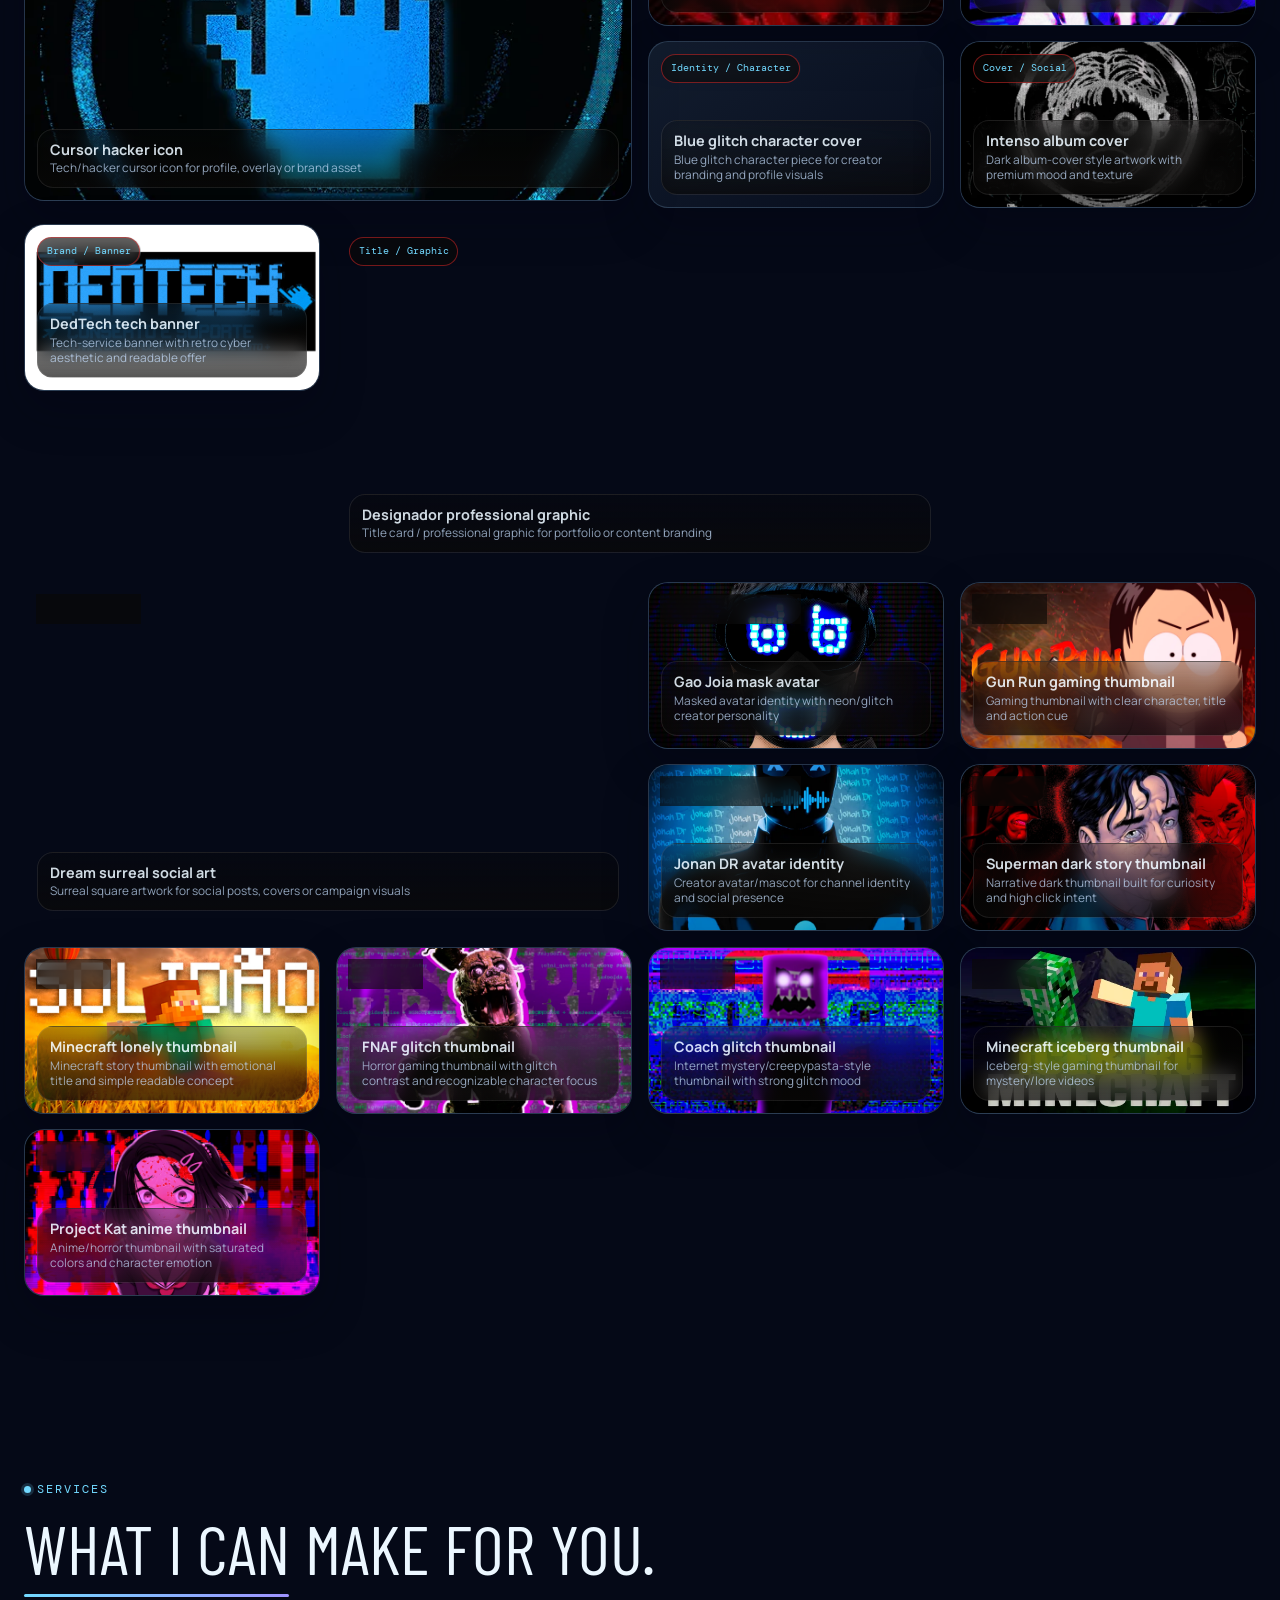
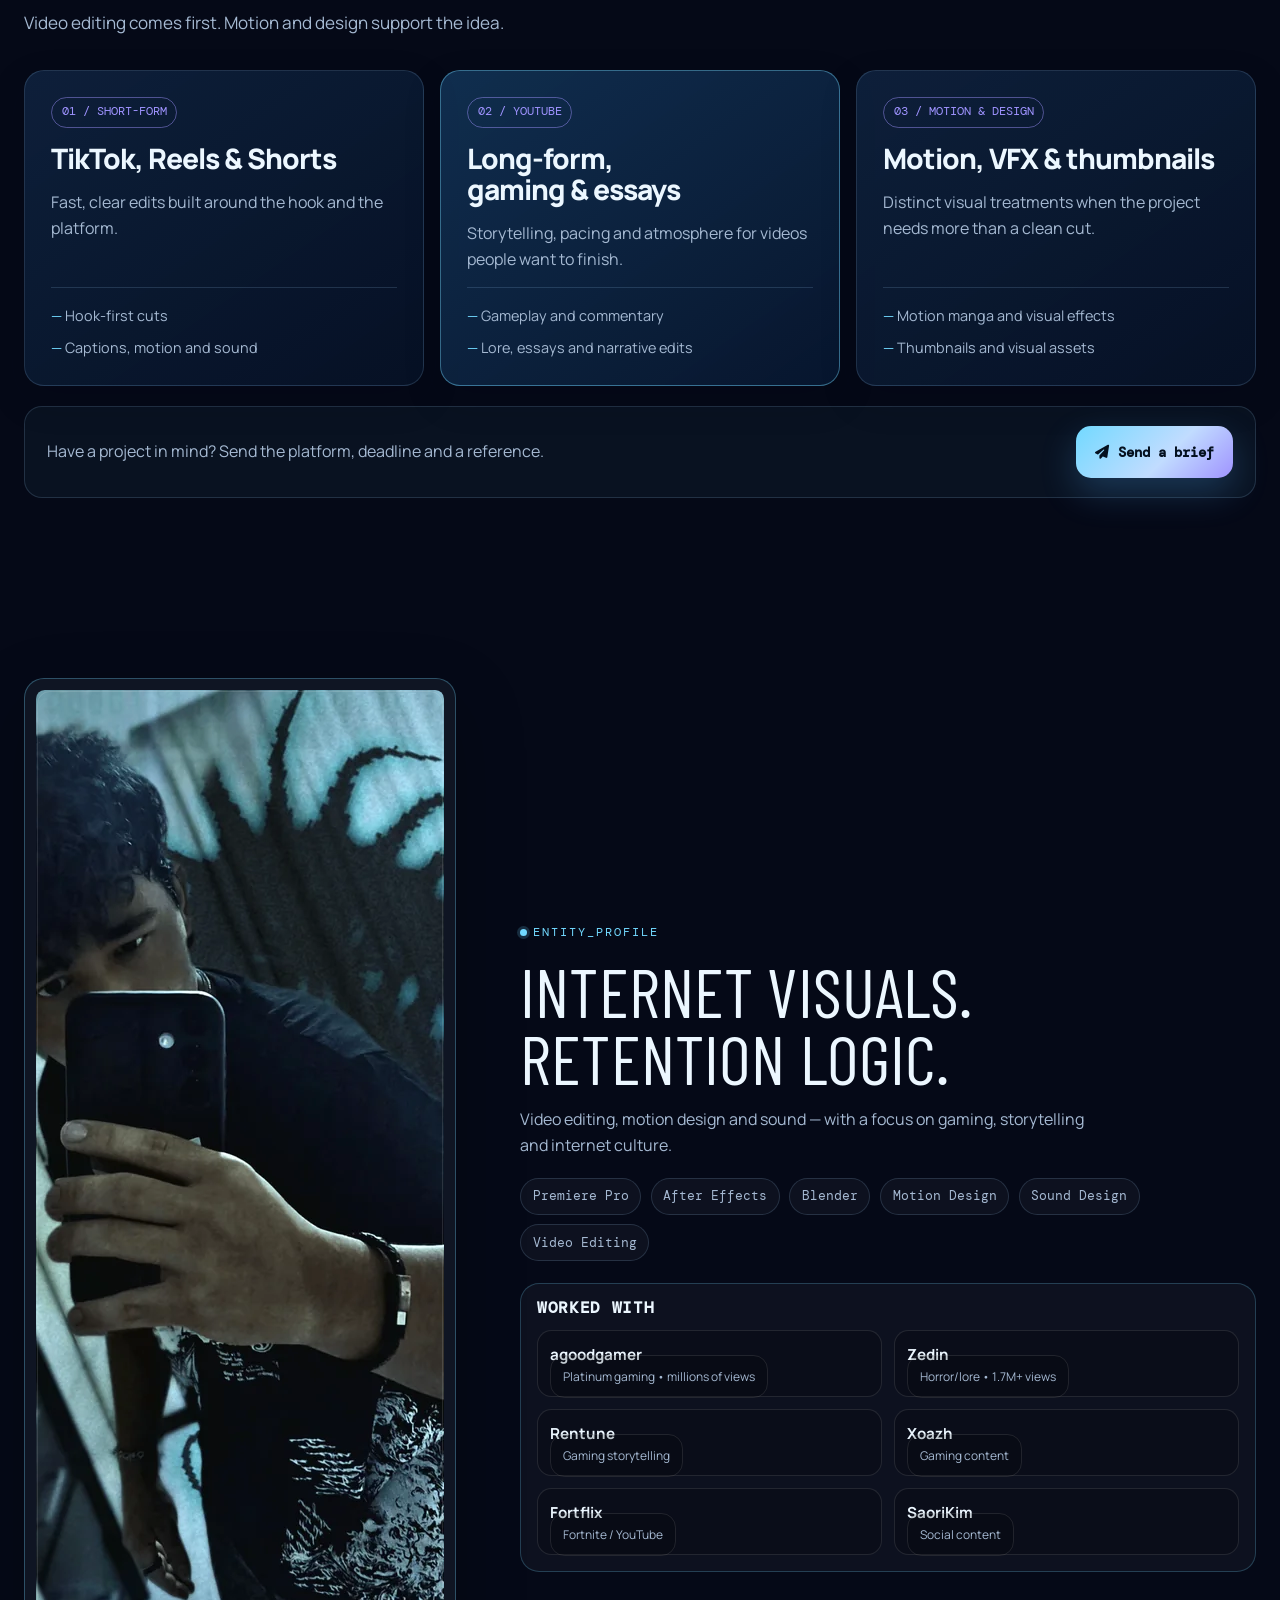
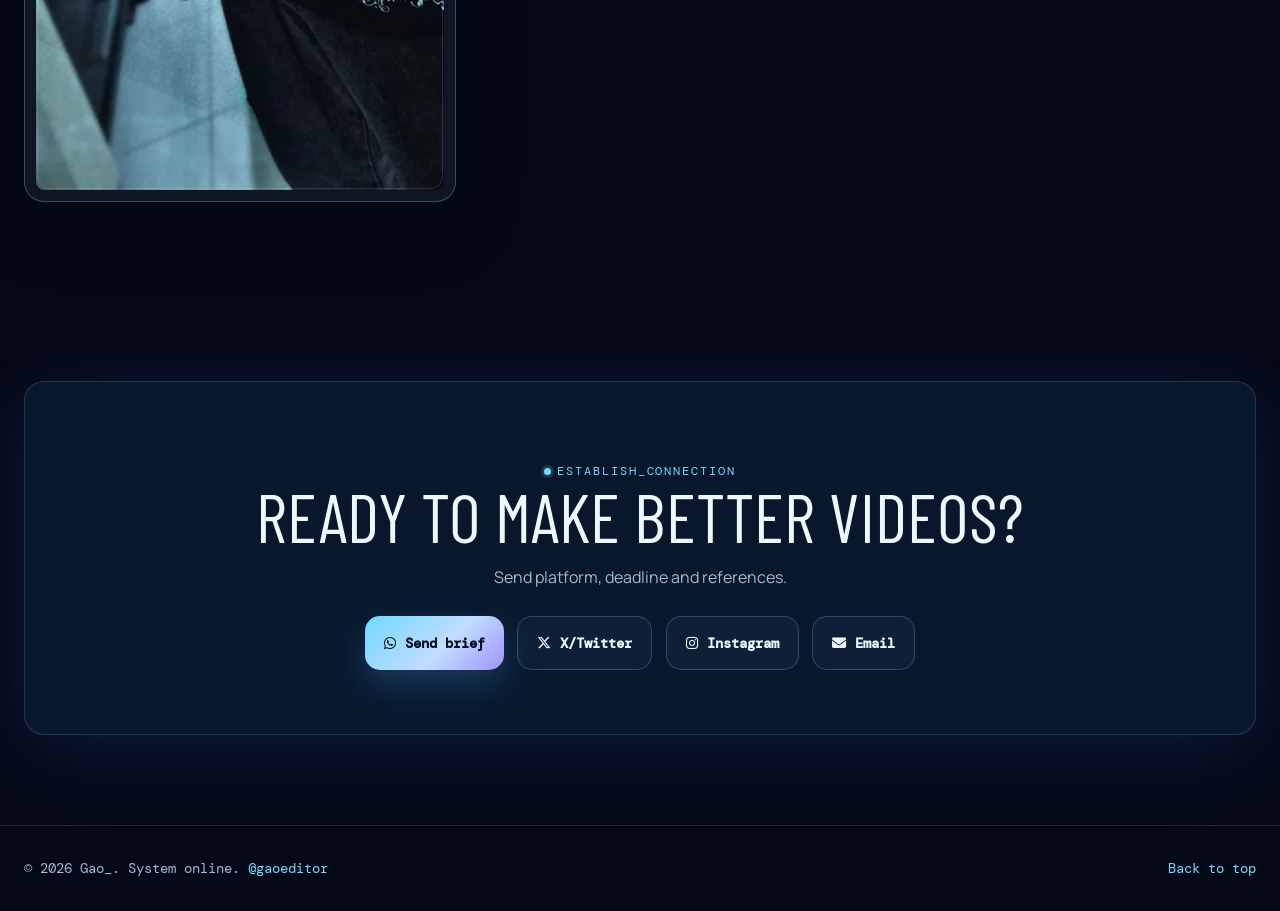
==== commit ae52f574: "Place services directly after the work gallery" ====
--- a/index.html
+++ b/index.html
@@ -360,49 +360,6 @@
 
 
 
-<section class="about section-pad" id="about">
-<div class="container about__grid">
-<div class="about__image reveal">
-<picture>
-<source srcset="imagens/optimized/20260430-194126.webp" type="image/webp"/>
-<img alt="Gao, video editor, motion designer and thumbnail designer" decoding="async" height="1100" loading="lazy" src="imagens/20260430_194126.png" width="769"/>
-</picture>
-</div>
-<div class="about__copy reveal">
-<p class="eyebrow">ENTITY_PROFILE</p>
-<h2><span data-lang="en">Internet visuals. Retention logic.</span><span data-lang="pt">Visual de internet. Lógica de retenção.</span></h2>
-<p><span data-lang="en">Video editing, motion design and sound — with a focus on gaming, storytelling and internet culture.</span><span data-lang="pt">Edição de vídeo, motion design e som — com foco em games, storytelling e cultura da internet.</span></p>
-<div aria-label="Tools and skills" class="chips">
-<span>Premiere Pro</span><span>After Effects</span><span>Blender</span><span>Motion Design</span><span>Sound Design</span><span>Video Editing</span>
-</div>
-<div class="client-proof reveal" id="clients">
-<h3><span data-lang="en">Worked with</span><span data-lang="pt">Com quem trabalhei</span></h3>
-<div class="client-grid" aria-label="Creators and channels already served">
-<span><b>agoodgamer</b><small><span data-lang="en">Platinum gaming • millions of views</span><span data-lang="pt">Platina gaming • milhões de views</span></small></span>
-<span><b>Zedin</b><small><span data-lang="en">Horror/lore • 1.7M+ views</span><span data-lang="pt">Terror/lore • 1,7M+ views</span></small></span>
-<span><b>Rentune</b><small><span data-lang="en">Gaming storytelling</span><span data-lang="pt">Storytelling gaming</span></small></span>
-<span><b>Xoazh</b><small><span data-lang="en">Gaming content</span><span data-lang="pt">Conteúdo gaming</span></small></span>
-<span><b>Fortflix</b><small><span data-lang="en">Fortnite / YouTube</span><span data-lang="pt">Fortnite / YouTube</span></small></span>
-<span><b>SaoriKim</b><small><span data-lang="en">Social content</span><span data-lang="pt">Conteúdo social</span></small></span>
-</div>
-</div>
-</div>
-</div>
-</section>
-
-<section class="contact section-pad" id="contact">
-<div class="container contact__box reveal">
-<p class="eyebrow">ESTABLISH_CONNECTION</p>
-<h2><span data-lang="en">Ready to make better videos?</span><span data-lang="pt">Pronto para vídeos melhores?</span></h2>
-<p><span data-lang="en">Send platform, deadline and references.</span><span data-lang="pt">Envie plataforma, prazo e referências.</span></p>
-<div class="contact__actions">
-<a class="btn btn--primary contact-choice-trigger" href="#"><i aria-hidden="true" class="fab fa-whatsapp"></i><span data-lang="en">Send brief</span><span data-lang="pt">Enviar briefing</span></a>
-<a class="btn btn--ghost" href="https://x.com/gaoeditor" rel="noopener" target="_blank"><i aria-hidden="true" class="fab fa-x-twitter"></i> X/Twitter</a>
-<a class="btn btn--ghost" href="https://instagram.com/angelismo_gao" rel="noopener" target="_blank"><i aria-hidden="true" class="fab fa-instagram"></i> Instagram</a>
-<a class="btn btn--ghost" href="mailto:autenticogums@gmail.com"><i aria-hidden="true" class="fas fa-envelope"></i> Email</a>
-</div>
-</div>
-</section>
 <section class="services section-pad" id="services">
 <div class="container">
 <div class="section-head">
@@ -436,6 +393,50 @@
 </div>
 </div>
 </section>
+<section class="about section-pad" id="about">
+<div class="container about__grid">
+<div class="about__image reveal">
+<picture>
+<source srcset="imagens/optimized/20260430-194126.webp" type="image/webp"/>
+<img alt="Gao, video editor, motion designer and thumbnail designer" decoding="async" height="1100" loading="lazy" src="imagens/20260430_194126.png" width="769"/>
+</picture>
+</div>
+<div class="about__copy reveal">
+<p class="eyebrow">ENTITY_PROFILE</p>
+<h2><span data-lang="en">Internet visuals. Retention logic.</span><span data-lang="pt">Visual de internet. Lógica de retenção.</span></h2>
+<p><span data-lang="en">Video editing, motion design and sound — with a focus on gaming, storytelling and internet culture.</span><span data-lang="pt">Edição de vídeo, motion design e som — com foco em games, storytelling e cultura da internet.</span></p>
+<div aria-label="Tools and skills" class="chips">
+<span>Premiere Pro</span><span>After Effects</span><span>Blender</span><span>Motion Design</span><span>Sound Design</span><span>Video Editing</span>
+</div>
+<div class="client-proof reveal" id="clients">
+<h3><span data-lang="en">Worked with</span><span data-lang="pt">Com quem trabalhei</span></h3>
+<div class="client-grid" aria-label="Creators and channels already served">
+<span><b>agoodgamer</b><small><span data-lang="en">Platinum gaming • millions of views</span><span data-lang="pt">Platina gaming • milhões de views</span></small></span>
+<span><b>Zedin</b><small><span data-lang="en">Horror/lore • 1.7M+ views</span><span data-lang="pt">Terror/lore • 1,7M+ views</span></small></span>
+<span><b>Rentune</b><small><span data-lang="en">Gaming storytelling</span><span data-lang="pt">Storytelling gaming</span></small></span>
+<span><b>Xoazh</b><small><span data-lang="en">Gaming content</span><span data-lang="pt">Conteúdo gaming</span></small></span>
+<span><b>Fortflix</b><small><span data-lang="en">Fortnite / YouTube</span><span data-lang="pt">Fortnite / YouTube</span></small></span>
+<span><b>SaoriKim</b><small><span data-lang="en">Social content</span><span data-lang="pt">Conteúdo social</span></small></span>
+</div>
+</div>
+</div>
+</div>
+</section>
+
+<section class="contact section-pad" id="contact">
+<div class="container contact__box reveal">
+<p class="eyebrow">ESTABLISH_CONNECTION</p>
+<h2><span data-lang="en">Ready to make better videos?</span><span data-lang="pt">Pronto para vídeos melhores?</span></h2>
+<p><span data-lang="en">Send platform, deadline and references.</span><span data-lang="pt">Envie plataforma, prazo e referências.</span></p>
+<div class="contact__actions">
+<a class="btn btn--primary contact-choice-trigger" href="#"><i aria-hidden="true" class="fab fa-whatsapp"></i><span data-lang="en">Send brief</span><span data-lang="pt">Enviar briefing</span></a>
+<a class="btn btn--ghost" href="https://x.com/gaoeditor" rel="noopener" target="_blank"><i aria-hidden="true" class="fab fa-x-twitter"></i> X/Twitter</a>
+<a class="btn btn--ghost" href="https://instagram.com/angelismo_gao" rel="noopener" target="_blank"><i aria-hidden="true" class="fab fa-instagram"></i> Instagram</a>
+<a class="btn btn--ghost" href="mailto:autenticogums@gmail.com"><i aria-hidden="true" class="fas fa-envelope"></i> Email</a>
+</div>
+</div>
+</section>
+
 </main>
 <a aria-label="Choose where to send message" class="float-quote contact-choice-trigger" href="#"><i aria-hidden="true" class="fab fa-whatsapp"></i></a>
 <footer class="footer">
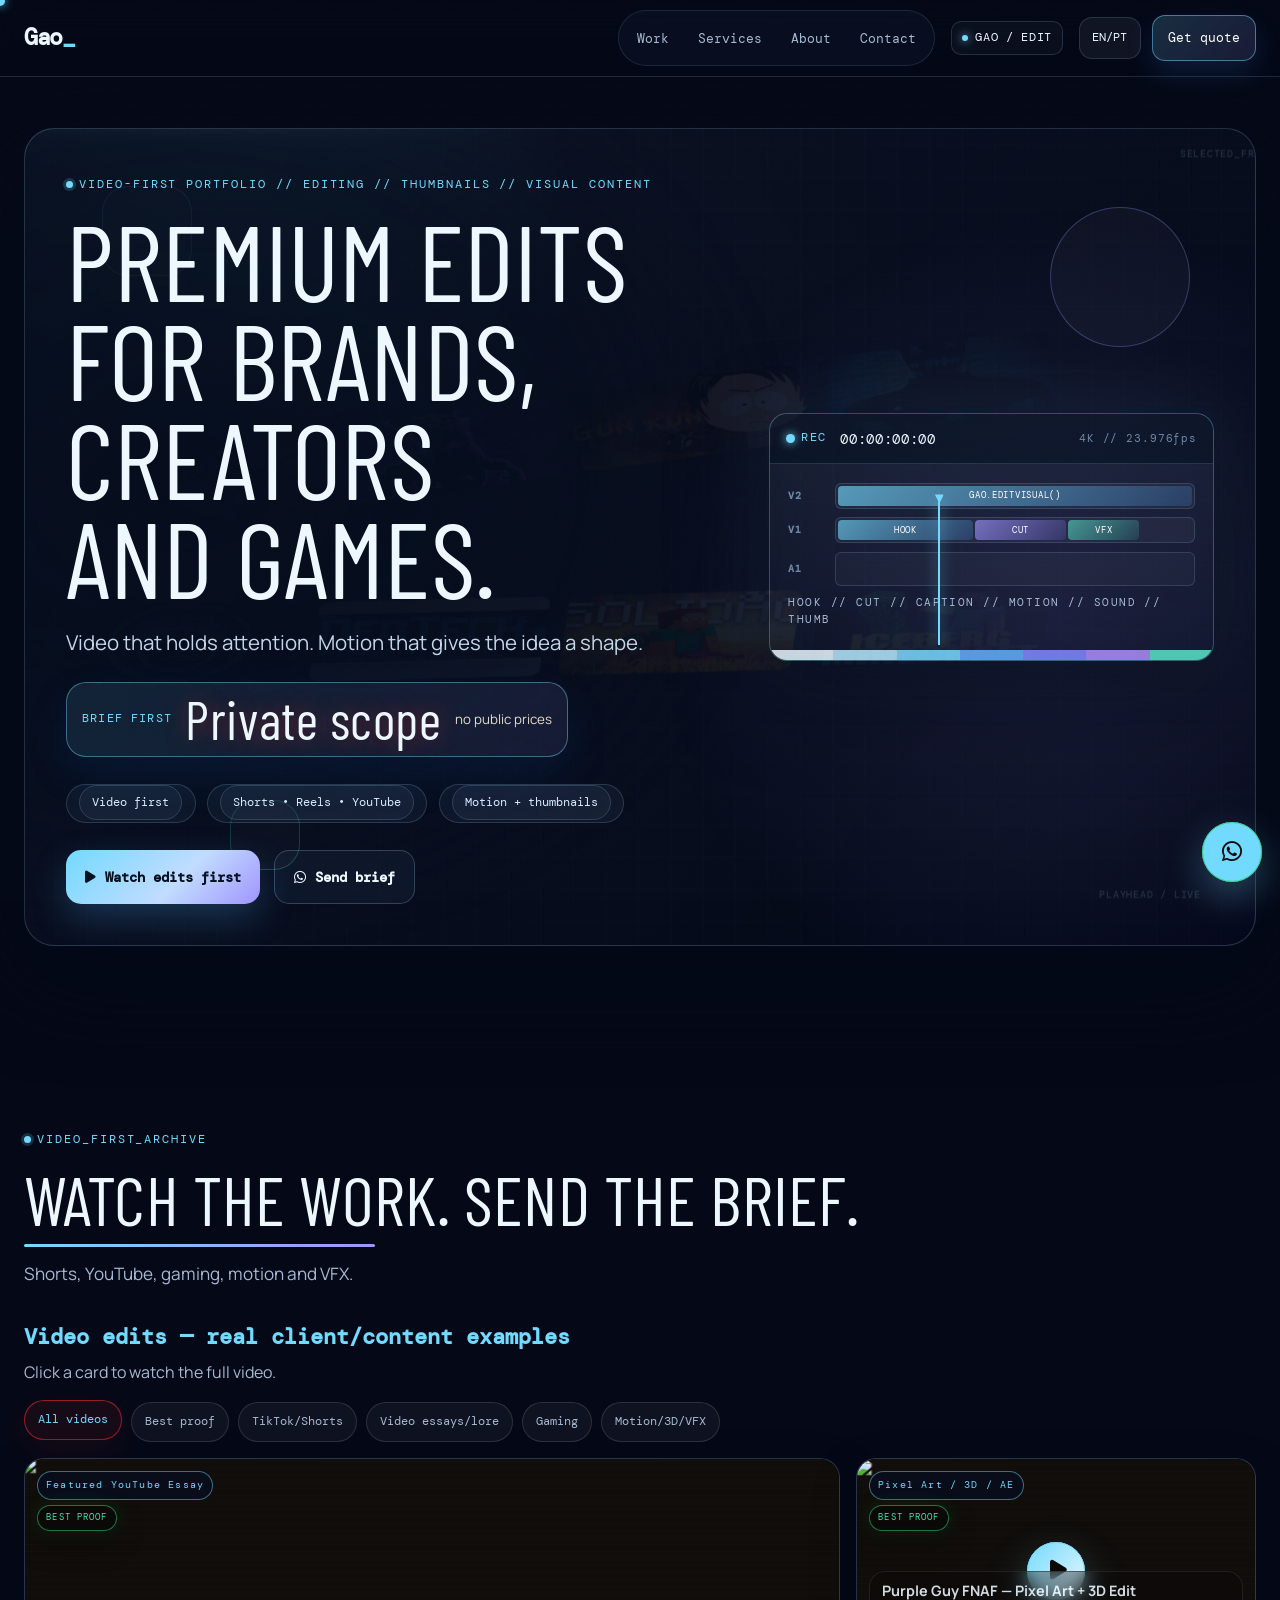
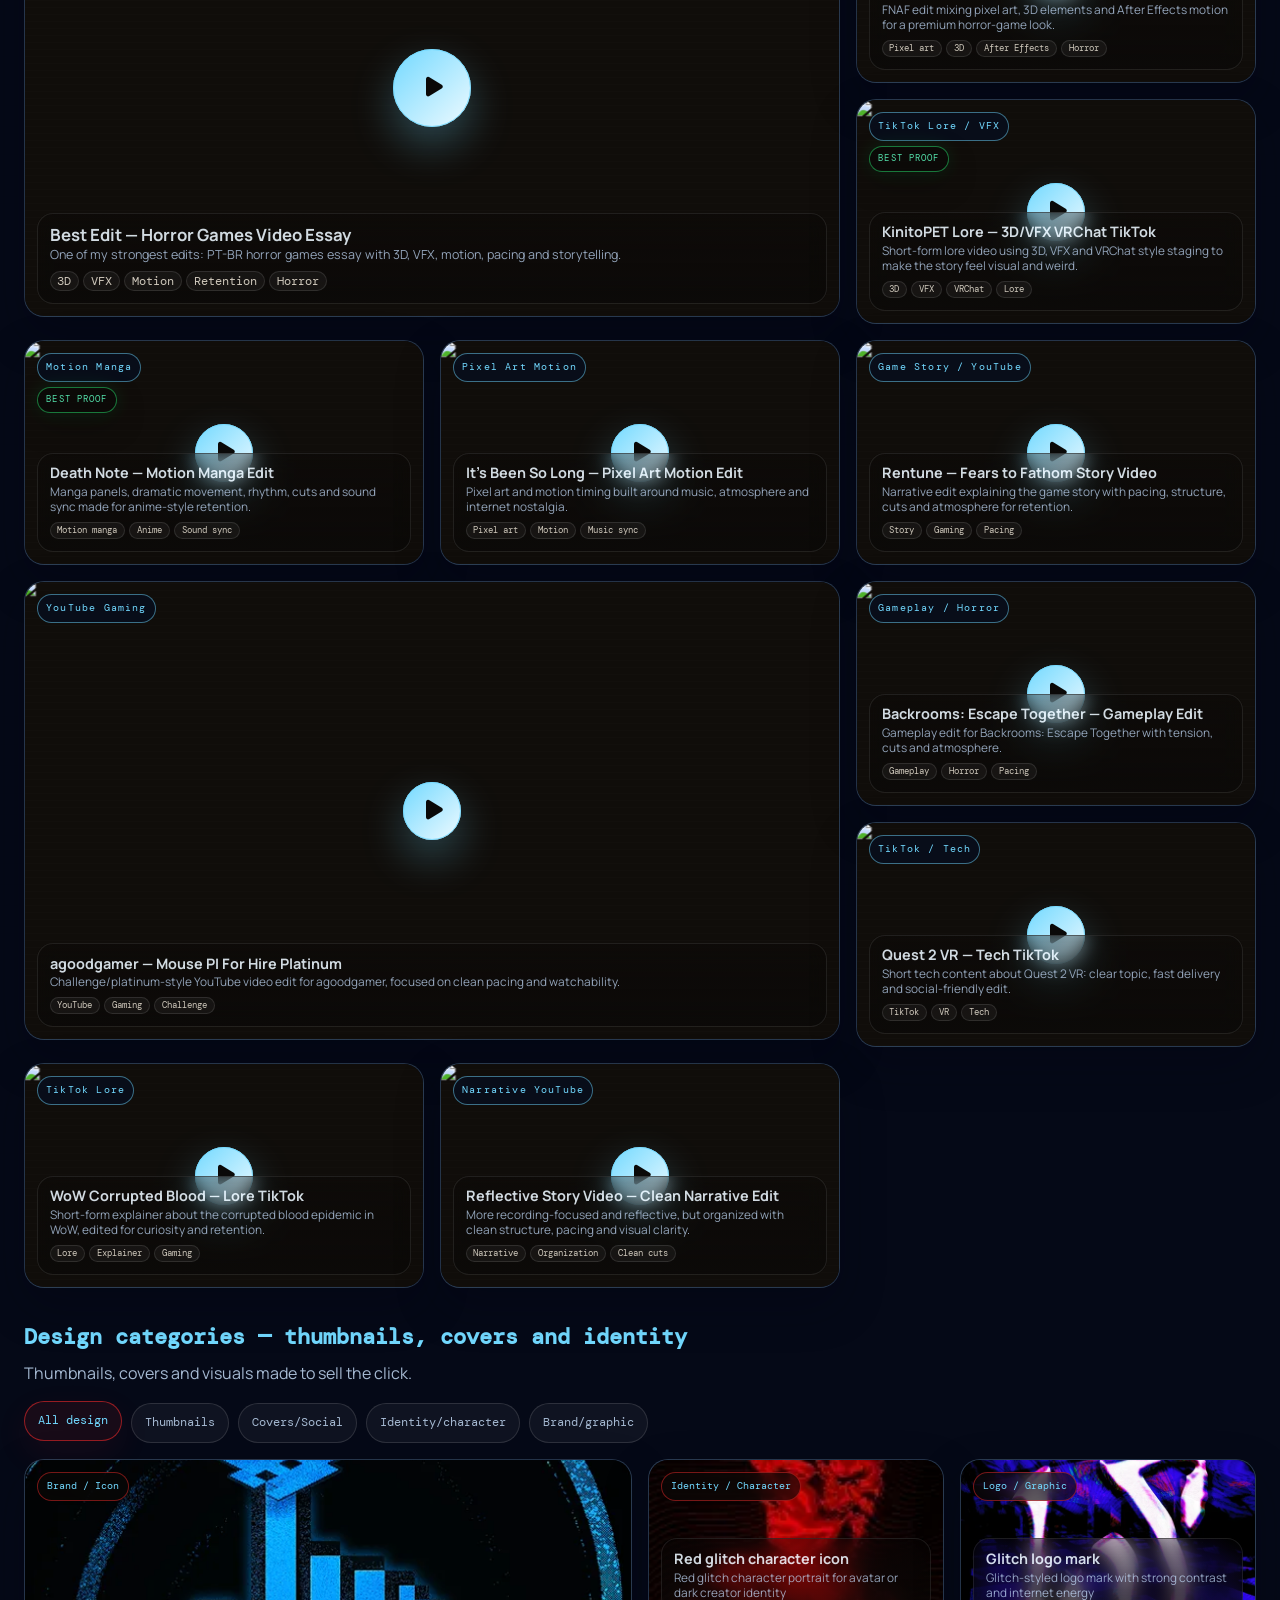
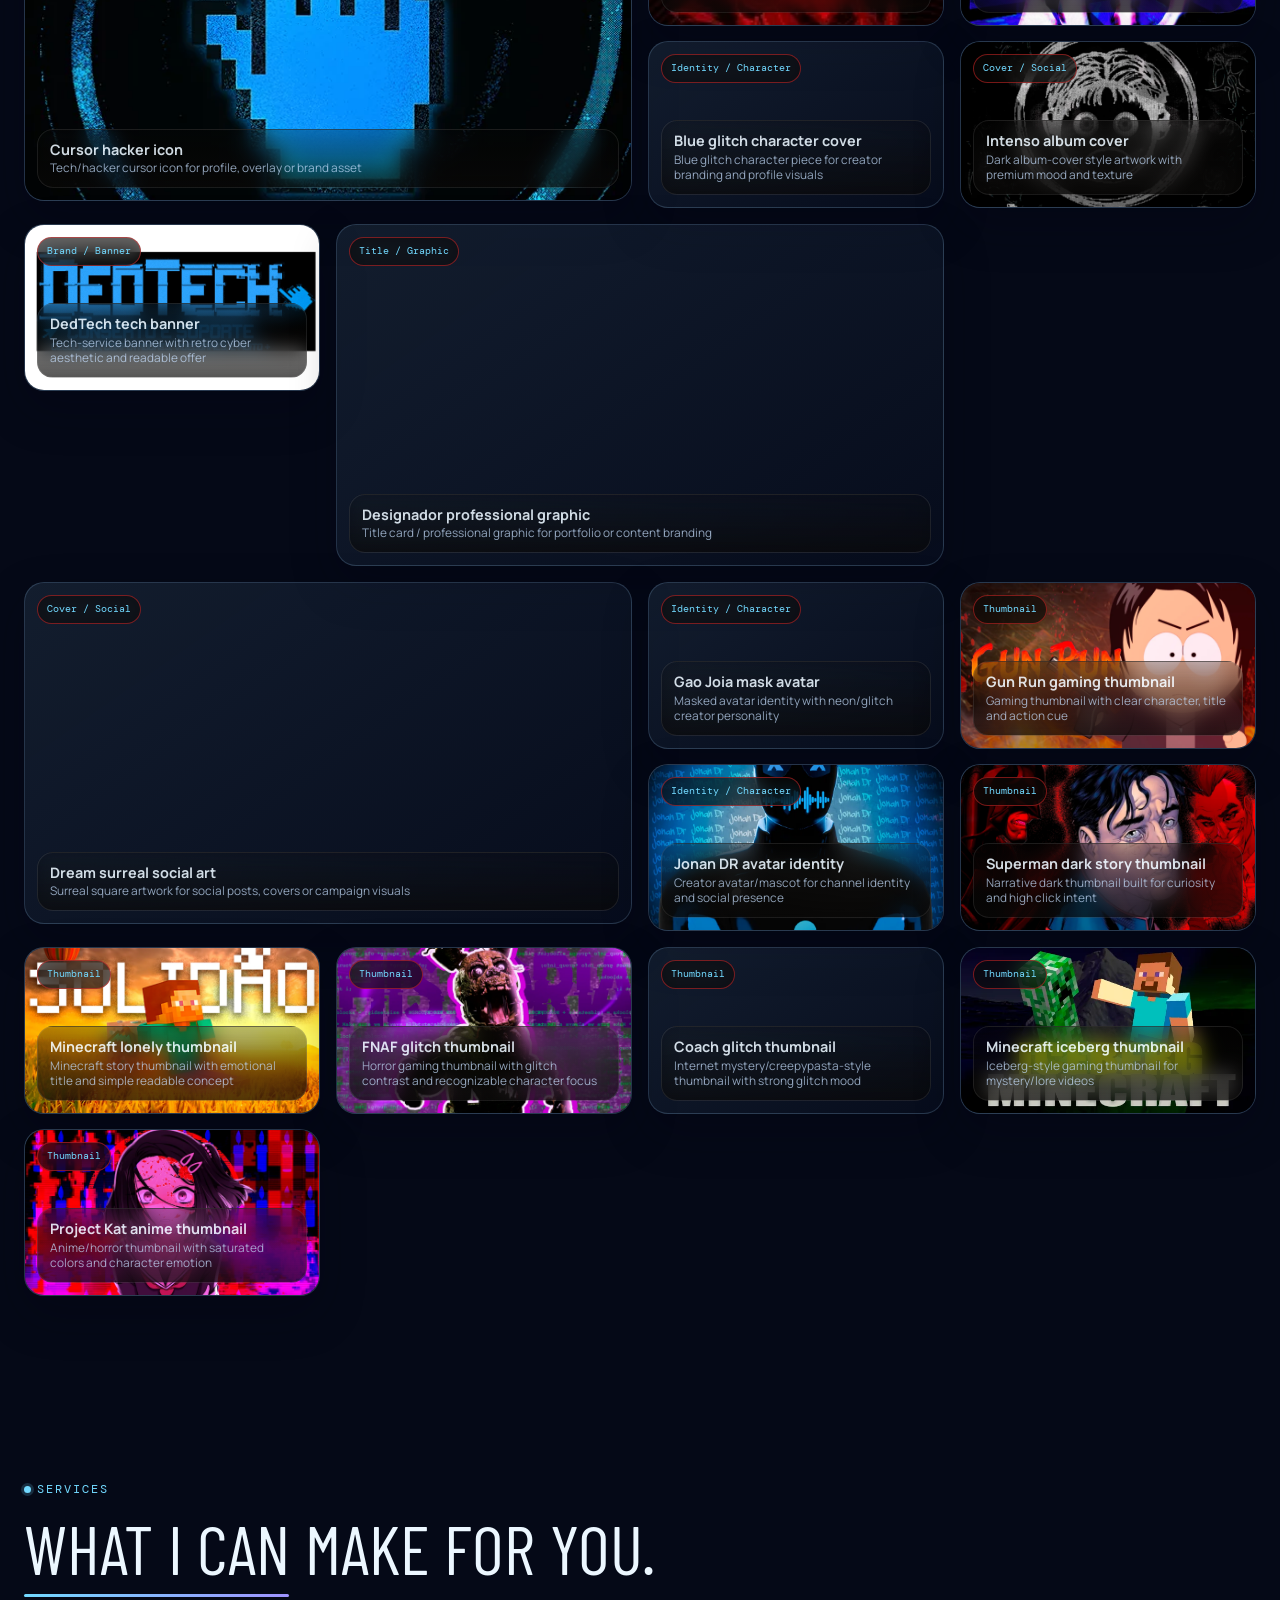
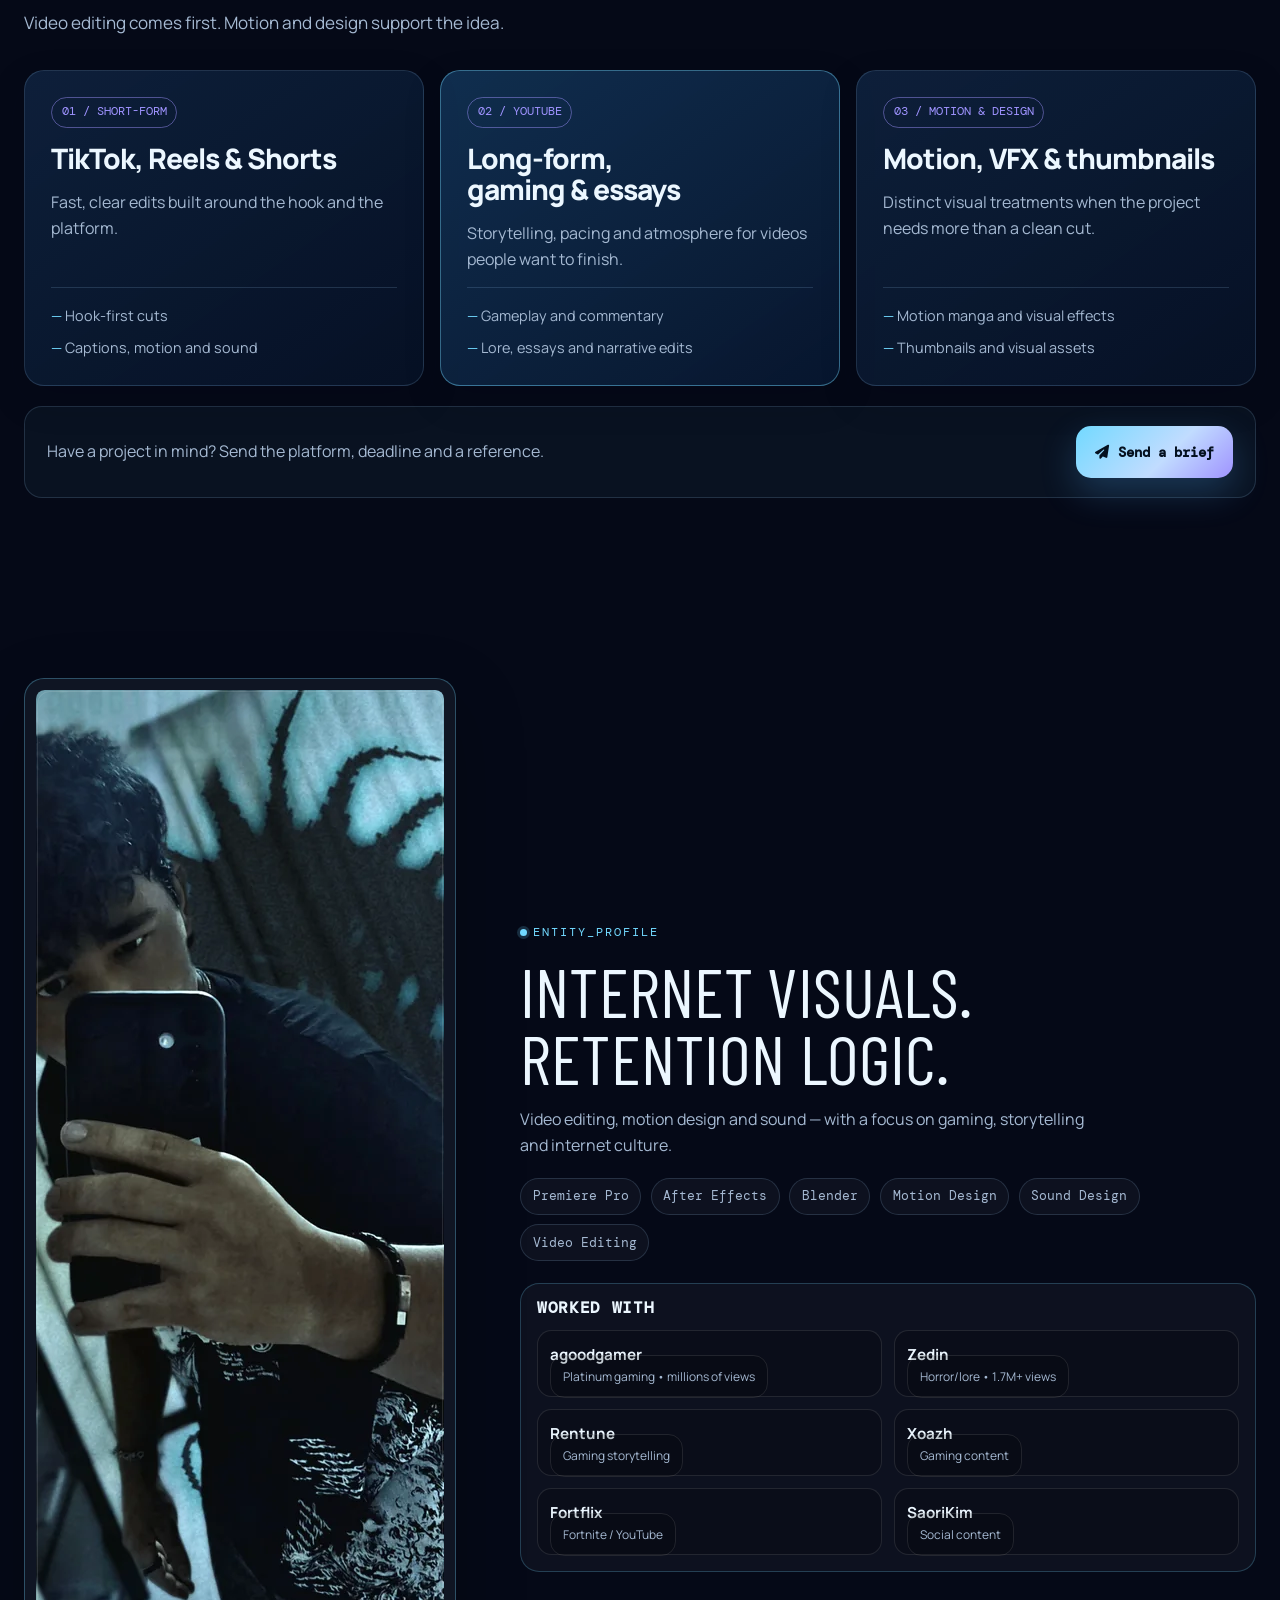
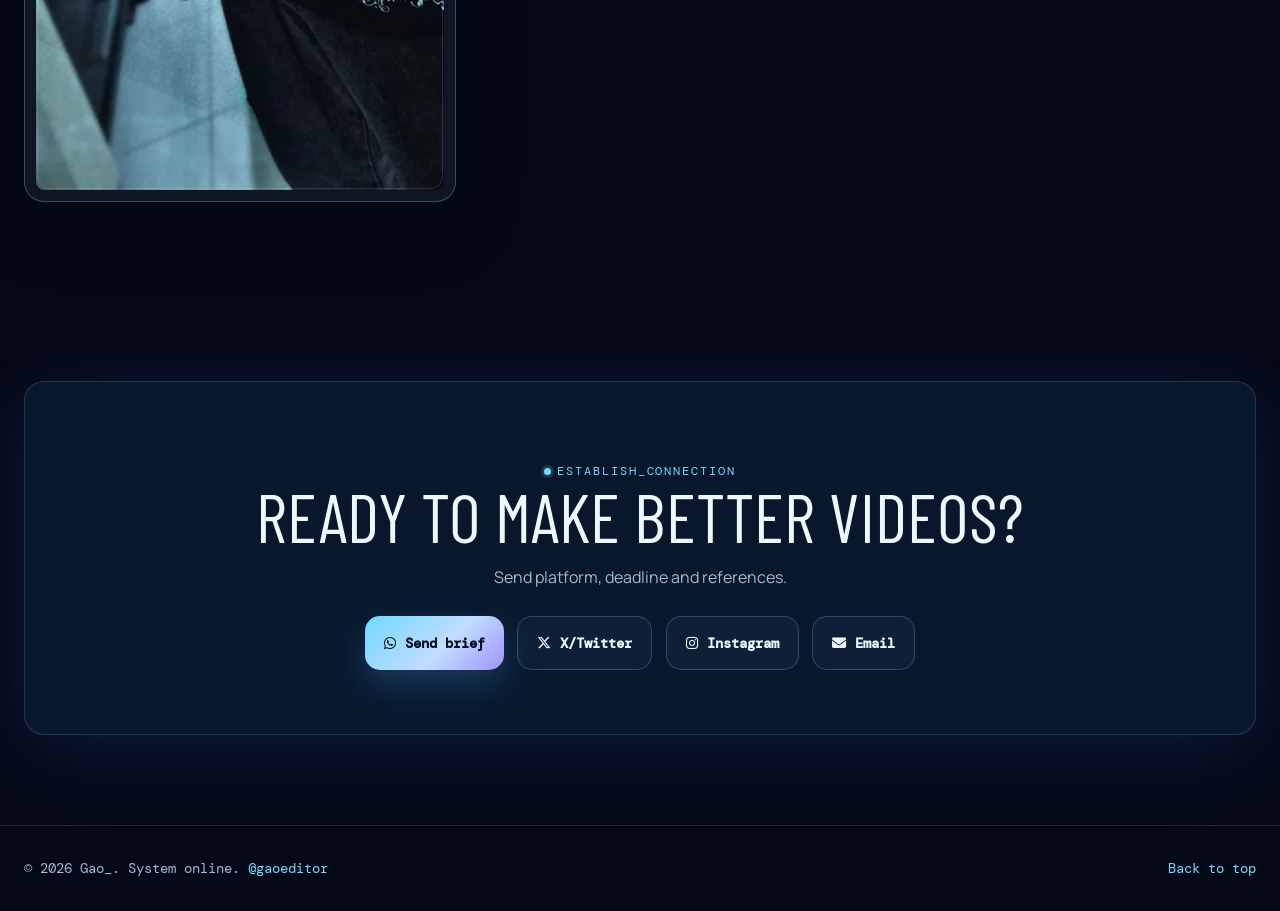
==== commit ee100ad6: "Remove outdated FAQ structured data" ====
--- a/index.html
+++ b/index.html
@@ -118,7 +118,6 @@
         "Thumbnail Design",
         "After Effects",
         "Premiere Pro",
-        "Photoshop",
         "Blender",
         "Motion Manga",
         "Gaming Video Editing",
@@ -160,36 +159,6 @@
         "Lore Video Editing"
       ],
       "description": "High-retention video editing, motion design, VFX and thumbnail support quoted privately by brief, scope, deadline and complexity."
-    },
-    {
-      "@type": "FAQPage",
-      "@id": "https://gaoportfolio.vercel.app/#faq",
-      "mainEntity": [
-        {
-          "@type": "Question",
-          "name": "Do you work internationally?",
-          "acceptedAnswer": {
-            "@type": "Answer",
-            "text": "Yes. Gao works with clients internationally and can communicate in English or Portuguese."
-          }
-        },
-        {
-          "@type": "Question",
-          "name": "What services does Gao offer?",
-          "acceptedAnswer": {
-            "@type": "Answer",
-            "text": "Gao focuses on video editing first: YouTube videos, TikToks, Shorts, gaming edits, lore content, motion manga, 3D/VFX and pixel art edits. He also offers thumbnails, social design and visual identity assets when they support the video."
-          }
-        },
-        {
-          "@type": "Question",
-          "name": "How do I request a quote?",
-          "acceptedAnswer": {
-            "@type": "Answer",
-            "text": "Send platform, video length, deadline, quantity and references. Gao replies privately with a quote based on project scope, complexity and revision needs."
-          }
-        }
-      ]
     }
   ]
 }
--- a/style.css
+++ b/style.css
@@ -1129,7 +1129,7 @@
 
 /* Respect reduced-motion settings and the explicit ?motion=off option. */
 @media (prefers-reduced-motion: reduce) {
-  html *, html *::before, html *::after {
+  html:not(.motion-on) *, html:not(.motion-on) *::before, html:not(.motion-on) *::after {
     animation-duration: .01ms !important;
     animation-iteration-count: 1 !important;
     scroll-behavior: auto !important;
@@ -1141,3 +1141,7 @@
   transition: none !important;
   scroll-behavior: auto !important;
 }
+
+/* Prevent a bilingual flash before the language preference is applied. */
+html[data-current-lang="en"] [data-lang="pt"] { display: none; }
+html[data-current-lang="pt"] [data-lang="en"] { display: none; }
